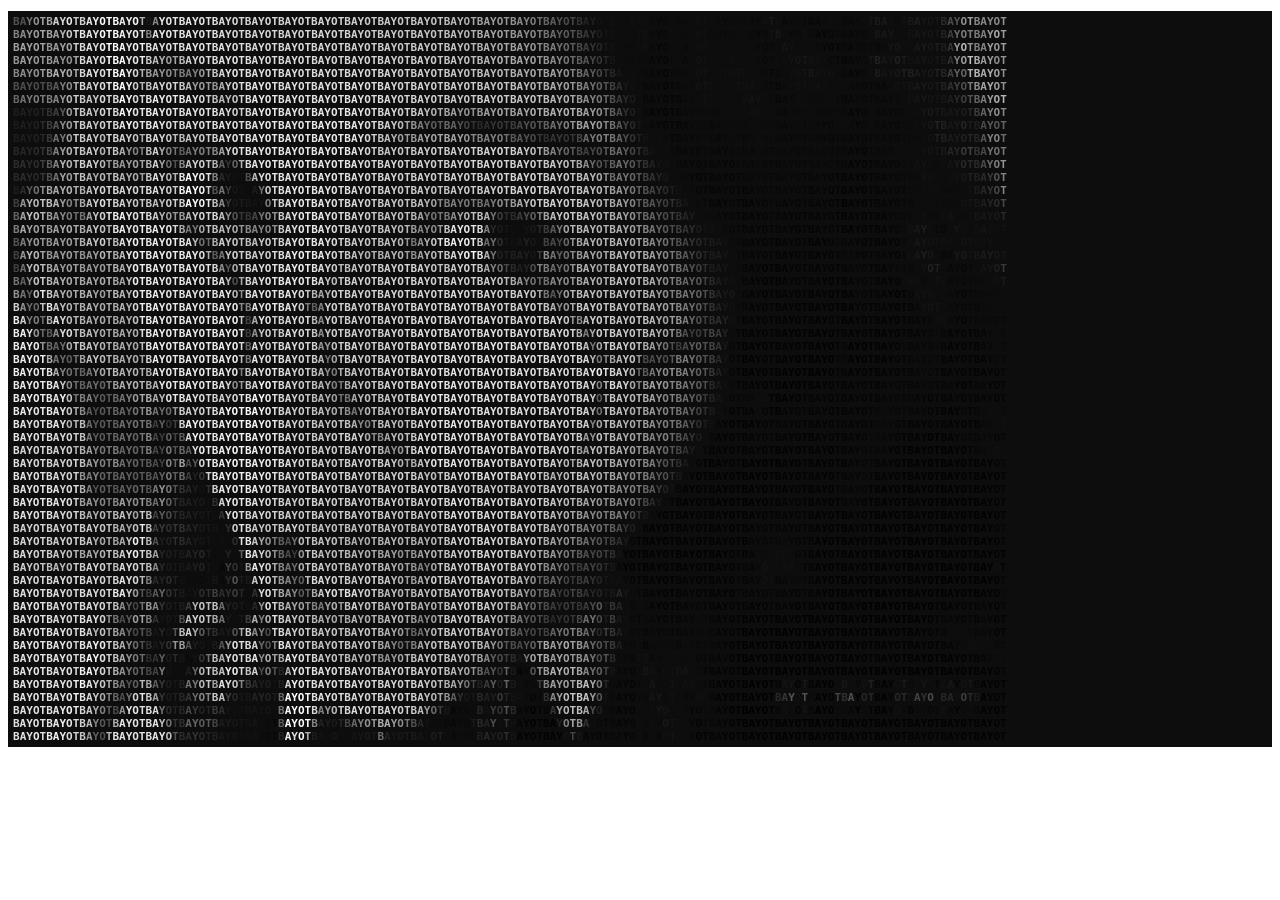
==== index.html @ ec2cb219 "Add files via upload" ====
<!DOCTYPE html>
<html lang="en">
<head>
  <meta charset="UTF-8">
  <meta name="viewport" content="width=device-width, initial-scale=1.0">
  <title>Document</title>
   <link rel="stylesheet" href="style.css">
</head>
<body>
  <pre id="tiresult" style="font-size: 11px; background-color: #0d0d0d; font-weight: bold; padding: 4px 5px; --fs: 11px;"><b style="color:#525252">B</b><b style="color:#515151">A</b><b style="color:#747474">Y</b><b style="color:#909090">O</b><b style="color:#9F9F9F">T</b><b style="color:#A5A5A5">B</b><b style="color:#D4D4D4">A</b><b style="color:#D8D8D8">Y</b><b style="color:#E9E9E9">O</b><b style="color:#CBCBCB">T</b><b style="color:#D2D2D2">B</b><b style="color:#E3E3E3">A</b><b style="color:#F0F0F0">Y</b><b style="color:#FFFFFF">OT</b><b style="color:#FBFBFB">B</b><b style="color:#EAEAEA">A</b><b style="color:#EEEEEE">Y</b><b style="color:#F7F7F7">O</b><b style="color:#AEAEAE">T</b><b style="color:#191919">B</b><b style="color:#878787">A</b><b style="color:#E6E6E6">Y</b><b style="color:#E7E7E7">O</b><b style="color:#E5E5E5">T</b><b style="color:#E4E4E4">BA</b><b style="color:#E3E3E3">YO</b><b style="color:#E0E0E0">T</b><b style="color:#DEDEDE">B</b><b style="color:#DADADA">A</b><b style="color:#D8D8D8">Y</b><b style="color:#D7D7D7">O</b><b style="color:#D5D5D5">TBAYO</b><b style="color:#D6D6D6">T</b><b style="color:#D5D5D5">BAYO</b><b style="color:#D8D8D8">TB</b><b style="color:#D7D7D7">A</b><b style="color:#D6D6D6">Y</b><b style="color:#D5D5D5">O</b><b style="color:#D4D4D4">T</b><b style="color:#D2D2D2">B</b><b style="color:#D0D0D0">A</b><b style="color:#CECECE">Y</b><b style="color:#CCCCCC">O</b><b style="color:#CBCBCB">T</b><b style="color:#CACACA">BAYO</b><b style="color:#C7C7C7">T</b><b style="color:#C6C6C6">BA</b><b style="color:#C5C5C5">Y</b><b style="color:#C3C3C3">O</b><b style="color:#C1C1C1">T</b><b style="color:#BDBDBD">B</b><b style="color:#B8B8B8">A</b><b style="color:#B6B6B6">Y</b><b style="color:#AEAEAE">O</b><b style="color:#A8A8A8">T</b><b style="color:#A4A4A4">B</b><b style="color:#A1A1A1">A</b><b style="color:#9E9E9E">Y</b><b style="color:#999999">O</b><b style="color:#969696">T</b><b style="color:#929292">B</b><b style="color:#8B8B8B">A</b><b style="color:#858585">Y</b><b style="color:#7A7A7A">O</b><b style="color:#6F6F6F">T</b><b style="color:#676767">B</b><b style="color:#5E5E5E">A</b><b style="color:#555555">Y</b><b style="color:#4B4B4B">O</b><b style="color:#454545">T</b><b style="color:#333333">B</b><b style="color:#232323">A</b><b style="color:#1E1E1E">Y</b><b style="color:#121212">O</b><b style="color:#101010">T</b><b style="color:#111111">B</b><b style="color:#0F0F0F">A</b><b style="color:#0D0D0D">Y</b><b style="color:#111111">OT</b><b style="color:#101010">B</b><b style="color:#0B0B0B">A</b><b style="color:#090909">Y</b><b style="color:#0B0B0B">O</b><b style="color:#0D0D0D">T</b><b style="color:#0C0C0C">BA</b><b style="color:#0E0E0E">Y</b><b style="color:#111111">OT</b><b style="color:#0E0E0E">B</b><b style="color:#0C0C0C">A</b><b style="color:#0A0A0A">Y</b><b style="color:#0C0C0C">OTB</b><b style="color:#0A0A0A">AY</b><b style="color:#111111">O</b><b style="color:#181818">T</b><b style="color:#111111">B</b><b style="color:#090909">A</b><b style="color:#0A0A0A">Y</b><b style="color:#0C0C0C">O</b><b style="color:#0A0A0A">T</b><b style="color:#080808">BA</b><b style="color:#0C0C0C">Y</b><b style="color:#0E0E0E">O</b><b style="color:#0C0C0C">T</b><b style="color:#090909">BA</b><b style="color:#0A0A0A">Y</b><b style="color:#0E0E0E">O</b><b style="color:#151515">T</b><b style="color:#1B1B1B">B</b><b style="color:#1A1A1A">A</b><b style="color:#101010">Y</b><b style="color:#0C0C0C">O</b><b style="color:#121212">T</b><b style="color:#191919">B</b><b style="color:#1D1D1D">A</b><b style="color:#171717">Y</b><b style="color:#161616">O</b><b style="color:#171717">T</b><b style="color:#2B2B2B">B</b><b style="color:#4B4B4B">A</b><b style="color:#545454">Y</b><b style="color:#8E8E8E">O</b><b style="color:#A1A1A1">T</b><b style="color:#878787">BA</b><b style="color:#8A8A8A">YO</b><b style="color:#939393">T</b>
<b style="color:#828282">B</b><b style="color:#8A8A8A">A</b><b style="color:#959595">Y</b><b style="color:#9E9E9E">O</b><b style="color:#A8A8A8">T</b><b style="color:#A4A4A4">B</b><b style="color:#A1A1A1">A</b><b style="color:#B3B3B3">Y</b><b style="color:#CCCCCC">O</b><b style="color:#DDDDDD">T</b><b style="color:#E8E8E8">B</b><b style="color:#E5E5E5">A</b><b style="color:#E3E3E3">Y</b><b style="color:#FEFEFE">O</b><b style="color:#FFFFFF">T</b><b style="color:#FDFDFD">B</b><b style="color:#F0F0F0">A</b><b style="color:#E8E8E8">Y</b><b style="color:#EDEDED">O</b><b style="color:#DADADA">T</b><b style="color:#828282">B</b><b style="color:#E0E0E0">A</b><b style="color:#EAEAEA">Y</b><b style="color:#E8E8E8">O</b><b style="color:#E6E6E6">T</b><b style="color:#E3E3E3">BA</b><b style="color:#E4E4E4">Y</b><b style="color:#E3E3E3">O</b><b style="color:#E2E2E2">T</b><b style="color:#DFDFDF">B</b><b style="color:#DDDDDD">A</b><b style="color:#DADADA">Y</b><b style="color:#D9D9D9">O</b><b style="color:#D7D7D7">TB</b><b style="color:#D6D6D6">A</b><b style="color:#D7D7D7">Y</b><b style="color:#D6D6D6">OTBA</b><b style="color:#D7D7D7">YOT</b><b style="color:#D8D8D8">BAY</b><b style="color:#D6D6D6">O</b><b style="color:#D5D5D5">T</b><b style="color:#D4D4D4">B</b><b style="color:#D1D1D1">A</b><b style="color:#CFCFCF">Y</b><b style="color:#CECECE">O</b><b style="color:#CBCBCB">TB</b><b style="color:#CACACA">AYO</b><b style="color:#C9C9C9">TBA</b><b style="color:#C6C6C6">YO</b><b style="color:#C3C3C3">T</b><b style="color:#BFBFBF">B</b><b style="color:#BEBEBE">A</b><b style="color:#BABABA">Y</b><b style="color:#B4B4B4">O</b><b style="color:#B1B1B1">T</b><b style="color:#B0B0B0">B</b><b style="color:#AAAAAA">A</b><b style="color:#A5A5A5">Y</b><b style="color:#A1A1A1">O</b><b style="color:#9C9C9C">T</b><b style="color:#989898">B</b><b style="color:#929292">A</b><b style="color:#8D8D8D">Y</b><b style="color:#888888">O</b><b style="color:#7F7F7F">T</b><b style="color:#757575">B</b><b style="color:#6D6D6D">A</b><b style="color:#616161">Y</b><b style="color:#5B5B5B">O</b><b style="color:#545454">T</b><b style="color:#454545">B</b><b style="color:#383838">A</b><b style="color:#2E2E2E">Y</b><b style="color:#1D1D1D">O</b><b style="color:#131313">T</b><b style="color:#111111">B</b><b style="color:#0E0E0E">A</b><b style="color:#0D0D0D">Y</b><b style="color:#0E0E0E">O</b><b style="color:#111111">TB</b><b style="color:#0B0B0B">A</b><b style="color:#080808">Y</b><b style="color:#0A0A0A">O</b><b style="color:#101010">T</b><b style="color:#0E0E0E">B</b><b style="color:#0C0C0C">A</b><b style="color:#0F0F0F">Y</b><b style="color:#111111">OT</b><b style="color:#0E0E0E">B</b><b style="color:#0C0C0C">A</b><b style="color:#0B0B0B">Y</b><b style="color:#0C0C0C">O</b><b style="color:#0E0E0E">TB</b><b style="color:#0B0B0B">A</b><b style="color:#080808">Y</b><b style="color:#0A0A0A">O</b><b style="color:#121212">T</b><b style="color:#171717">B</b><b style="color:#0E0E0E">A</b><b style="color:#090909">Y</b><b style="color:#0B0B0B">O</b><b style="color:#111111">T</b><b style="color:#0B0B0B">B</b><b style="color:#070707">A</b><b style="color:#060606">Y</b><b style="color:#080808">O</b><b style="color:#0A0A0A">TB</b><b style="color:#080808">A</b><b style="color:#090909">Y</b><b style="color:#0A0A0A">O</b><b style="color:#0E0E0E">T</b><b style="color:#171717">B</b><b style="color:#181818">A</b><b style="color:#161616">Y</b><b style="color:#0E0E0E">OT</b><b style="color:#131313">B</b><b style="color:#171717">AY</b><b style="color:#161616">O</b><b style="color:#151515">T</b><b style="color:#232323">B</b><b style="color:#3C3C3C">A</b><b style="color:#666666">Y</b><b style="color:#7D7D7D">O</b><b style="color:#7F7F7F">T</b><b style="color:#7C7C7C">B</b><b style="color:#7F7F7F">A</b><b style="color:#9B9B9B">Y</b><b style="color:#A8A8A8">O</b><b style="color:#9C9C9C">T</b>
<b style="color:#9F9F9F">B</b><b style="color:#A4A4A4">A</b><b style="color:#A5A5A5">Y</b><b style="color:#A4A4A4">O</b><b style="color:#A1A1A1">T</b><b style="color:#959595">B</b><b style="color:#9C9C9C">A</b><b style="color:#A1A1A1">Y</b><b style="color:#ABABAB">O</b><b style="color:#CFCFCF">T</b><b style="color:#DADADA">B</b><b style="color:#E0E0E0">A</b><b style="color:#D7D7D7">Y</b><b style="color:#F5F5F5">O</b><b style="color:#FFFFFF">TB</b><b style="color:#F6F6F6">A</b><b style="color:#E4E4E4">Y</b><b style="color:#F4F4F4">O</b><b style="color:#F3F3F3">T</b><b style="color:#E2E2E2">BA</b><b style="color:#E1E1E1">Y</b><b style="color:#E2E2E2">O</b><b style="color:#E4E4E4">TB</b><b style="color:#E5E5E5">A</b><b style="color:#E6E6E6">Y</b><b style="color:#E5E5E5">O</b><b style="color:#E4E4E4">T</b><b style="color:#E1E1E1">BAY</b><b style="color:#DFDFDF">O</b><b style="color:#DCDCDC">T</b><b style="color:#D9D9D9">BAY</b><b style="color:#D8D8D8">OTBA</b><b style="color:#D9D9D9">YOTBAY</b><b style="color:#D7D7D7">O</b><b style="color:#D4D4D4">T</b><b style="color:#D2D2D2">B</b><b style="color:#D1D1D1">A</b><b style="color:#D0D0D0">YOT</b><b style="color:#CFCFCF">B</b><b style="color:#CECECE">A</b><b style="color:#CCCCCC">Y</b><b style="color:#CBCBCB">OT</b><b style="color:#CCCCCC">B</b><b style="color:#CBCBCB">A</b><b style="color:#CACACA">Y</b><b style="color:#C7C7C7">O</b><b style="color:#C6C6C6">T</b><b style="color:#C3C3C3">BA</b><b style="color:#C1C1C1">Y</b><b style="color:#BBBBBB">O</b><b style="color:#B7B7B7">T</b><b style="color:#B3B3B3">BA</b><b style="color:#ADADAD">Y</b><b style="color:#AAAAAA">O</b><b style="color:#A7A7A7">T</b><b style="color:#A2A2A2">B</b><b style="color:#9C9C9C">A</b><b style="color:#999999">Y</b><b style="color:#939393">O</b><b style="color:#8A8A8A">T</b><b style="color:#828282">B</b><b style="color:#7C7C7C">A</b><b style="color:#757575">Y</b><b style="color:#6A6A6A">O</b><b style="color:#5B5B5B">T</b><b style="color:#4C4C4C">B</b><b style="color:#3E3E3E">A</b><b style="color:#343434">Y</b><b style="color:#282828">O</b><b style="color:#191919">T</b><b style="color:#121212">B</b><b style="color:#0E0E0E">A</b><b style="color:#0C0C0C">YO</b><b style="color:#0E0E0E">T</b><b style="color:#111111">B</b><b style="color:#0A0A0A">A</b><b style="color:#060606">Y</b><b style="color:#080808">O</b><b style="color:#0E0E0E">TB</b><b style="color:#0A0A0A">A</b><b style="color:#0E0E0E">Y</b><b style="color:#111111">OT</b><b style="color:#0E0E0E">B</b><b style="color:#0D0D0D">A</b><b style="color:#0E0E0E">YOTB</b><b style="color:#0D0D0D">A</b><b style="color:#0A0A0A">Y</b><b style="color:#090909">O</b><b style="color:#0A0A0A">T</b><b style="color:#0E0E0E">B</b><b style="color:#141414">A</b><b style="color:#111111">Y</b><b style="color:#0C0C0C">O</b><b style="color:#0D0D0D">T</b><b style="color:#0F0F0F">B</b><b style="color:#0C0C0C">A</b><b style="color:#080808">Y</b><b style="color:#060606">OT</b><b style="color:#090909">B</b><b style="color:#080808">A</b><b style="color:#090909">Y</b><b style="color:#0A0A0A">O</b><b style="color:#0B0B0B">T</b><b style="color:#090909">B</b><b style="color:#0C0C0C">A</b><b style="color:#161616">Y</b><b style="color:#171717">O</b><b style="color:#0F0F0F">T</b><b style="color:#101010">B</b><b style="color:#181818">A</b><b style="color:#1B1B1B">Y</b><b style="color:#171717">O</b><b style="color:#1D1D1D">T</b><b style="color:#1E1E1E">B</b><b style="color:#343434">A</b><b style="color:#969696">Y</b><b style="color:#B6B6B6">O</b><b style="color:#959595">T</b><b style="color:#7F7F7F">B</b><b style="color:#828282">A</b><b style="color:#A1A1A1">Y</b><b style="color:#989898">O</b><b style="color:#9E9E9E">T</b>
<b style="color:#969696">B</b><b style="color:#9E9E9E">A</b><b style="color:#9F9F9F">Y</b><b style="color:#989898">O</b><b style="color:#959595">T</b><b style="color:#999999">B</b><b style="color:#959595">A</b><b style="color:#8E8E8E">Y</b><b style="color:#909090">O</b><b style="color:#A5A5A5">T</b><b style="color:#D9D9D9">B</b><b style="color:#DFDFDF">A</b><b style="color:#DADADA">Y</b><b style="color:#E4E4E4">O</b><b style="color:#FDFDFD">T</b><b style="color:#FFFFFF">B</b><b style="color:#FBFBFB">A</b><b style="color:#E8E8E8">YO</b><b style="color:#EAEAEA">T</b><b style="color:#CBCBCB">B</b><b style="color:#BBBBBB">A</b><b style="color:#B0B0B0">Y</b><b style="color:#9F9F9F">O</b><b style="color:#A4A4A4">T</b><b style="color:#B8B8B8">B</b><b style="color:#CACACA">A</b><b style="color:#D5D5D5">Y</b><b style="color:#DADADA">O</b><b style="color:#DDDDDD">TB</b><b style="color:#E0E0E0">A</b><b style="color:#E4E4E4">Y</b><b style="color:#E3E3E3">O</b><b style="color:#E0E0E0">T</b><b style="color:#DEDEDE">B</b><b style="color:#DDDDDD">A</b><b style="color:#DADADA">YOTB</b><b style="color:#D9D9D9">A</b><b style="color:#DCDCDC">YO</b><b style="color:#DADADA">T</b><b style="color:#D8D8D8">BA</b><b style="color:#D9D9D9">Y</b><b style="color:#D8D8D8">O</b><b style="color:#D6D6D6">TB</b><b style="color:#D5D5D5">A</b><b style="color:#D6D6D6">YO</b><b style="color:#D4D4D4">TB</b><b style="color:#D2D2D2">A</b><b style="color:#D1D1D1">Y</b><b style="color:#CFCFCF">O</b><b style="color:#CECECE">TBAYO</b><b style="color:#C9C9C9">T</b><b style="color:#C5C5C5">BA</b><b style="color:#C3C3C3">Y</b><b style="color:#BFBFBF">O</b><b style="color:#BDBDBD">T</b><b style="color:#BBBBBB">B</b><b style="color:#B7B7B7">A</b><b style="color:#B4B4B4">Y</b><b style="color:#B3B3B3">O</b><b style="color:#AEAEAE">T</b><b style="color:#ABABAB">B</b><b style="color:#A8A8A8">A</b><b style="color:#A4A4A4">Y</b><b style="color:#A1A1A1">O</b><b style="color:#9B9B9B">T</b><b style="color:#959595">B</b><b style="color:#8D8D8D">A</b><b style="color:#878787">Y</b><b style="color:#777777">O</b><b style="color:#6A6A6A">T</b><b style="color:#606060">B</b><b style="color:#555555">A</b><b style="color:#484848">Y</b><b style="color:#363636">O</b><b style="color:#262626">T</b><b style="color:#161616">B</b><b style="color:#0E0E0E">A</b><b style="color:#0C0C0C">YO</b><b style="color:#0D0D0D">TB</b><b style="color:#080808">A</b><b style="color:#070707">YO</b><b style="color:#0C0C0C">T</b><b style="color:#0E0E0E">B</b><b style="color:#0A0A0A">A</b><b style="color:#0E0E0E">Y</b><b style="color:#121212">O</b><b style="color:#111111">T</b><b style="color:#0E0E0E">BA</b><b style="color:#0F0F0F">Y</b><b style="color:#101010">O</b><b style="color:#0F0F0F">T</b><b style="color:#0E0E0E">BA</b><b style="color:#0C0C0C">Y</b><b style="color:#090909">O</b><b style="color:#0A0A0A">T</b><b style="color:#0D0D0D">B</b><b style="color:#0E0E0E">A</b><b style="color:#131313">Y</b><b style="color:#151515">O</b><b style="color:#161616">T</b><b style="color:#121212">B</b><b style="color:#101010">AY</b><b style="color:#0B0B0B">O</b><b style="color:#070707">T</b><b style="color:#060606">B</b><b style="color:#080808">A</b><b style="color:#090909">Y</b><b style="color:#0C0C0C">O</b><b style="color:#161616">T</b><b style="color:#212121">B</b><b style="color:#171717">A</b><b style="color:#161616">Y</b><b style="color:#202020">O</b><b style="color:#1A1A1A">T</b><b style="color:#121212">B</b><b style="color:#131313">A</b><b style="color:#171717">Y</b><b style="color:#131313">O</b><b style="color:#161616">T</b><b style="color:#191919">B</b><b style="color:#303030">A</b><b style="color:#7F7F7F">Y</b><b style="color:#9C9C9C">O</b><b style="color:#C2C2C2">T</b><b style="color:#B0B0B0">B</b><b style="color:#999999">A</b><b style="color:#9F9F9F">Y</b><b style="color:#8D8D8D">O</b><b style="color:#939393">T</b>
<b style="color:#878787">B</b><b style="color:#8B8B8B">A</b><b style="color:#8D8D8D">Y</b><b style="color:#939393">O</b><b style="color:#9C9C9C">T</b><b style="color:#A5A5A5">B</b><b style="color:#B4B4B4">A</b><b style="color:#B1B1B1">Y</b><b style="color:#B0B0B0">O</b><b style="color:#A7A7A7">T</b><b style="color:#D6D6D6">B</b><b style="color:#E0E0E0">A</b><b style="color:#E4E4E4">Y</b><b style="color:#E0E0E0">O</b><b style="color:#F8F8F8">T</b><b style="color:#FFFFFF">B</b><b style="color:#FCFCFC">A</b><b style="color:#EAEAEA">Y</b><b style="color:#D5D5D5">O</b><b style="color:#B3B3B3">T</b><b style="color:#A2A2A2">B</b><b style="color:#969696">A</b><b style="color:#929292">Y</b><b style="color:#8B8B8B">O</b><b style="color:#858585">T</b><b style="color:#7F7F7F">B</b><b style="color:#7A7A7A">A</b><b style="color:#7F7F7F">Y</b><b style="color:#999999">O</b><b style="color:#B3B3B3">T</b><b style="color:#C7C7C7">B</b><b style="color:#D6D6D6">A</b><b style="color:#DEDEDE">Y</b><b style="color:#E4E4E4">O</b><b style="color:#E5E5E5">T</b><b style="color:#E2E2E2">B</b><b style="color:#E1E1E1">A</b><b style="color:#E0E0E0">Y</b><b style="color:#DFDFDF">O</b><b style="color:#DEDEDE">T</b><b style="color:#DDDDDD">B</b><b style="color:#DCDCDC">AYOT</b><b style="color:#DADADA">B</b><b style="color:#DDDDDD">A</b><b style="color:#DEDEDE">Y</b><b style="color:#DDDDDD">O</b><b style="color:#DADADA">T</b><b style="color:#DCDCDC">B</b><b style="color:#DDDDDD">A</b><b style="color:#DCDCDC">Y</b><b style="color:#DADADA">O</b><b style="color:#D9D9D9">T</b><b style="color:#D7D7D7">B</b><b style="color:#D6D6D6">A</b><b style="color:#D4D4D4">Y</b><b style="color:#D2D2D2">O</b><b style="color:#D1D1D1">T</b><b style="color:#D0D0D0">B</b><b style="color:#CFCFCF">AY</b><b style="color:#CCCCCC">O</b><b style="color:#CACACA">T</b><b style="color:#C9C9C9">B</b><b style="color:#C7C7C7">A</b><b style="color:#C6C6C6">Y</b><b style="color:#C5C5C5">O</b><b style="color:#C2C2C2">T</b><b style="color:#C1C1C1">B</b><b style="color:#BEBEBE">A</b><b style="color:#BBBBBB">Y</b><b style="color:#BABABA">O</b><b style="color:#B6B6B6">T</b><b style="color:#B3B3B3">B</b><b style="color:#AEAEAE">A</b><b style="color:#ADADAD">Y</b><b style="color:#A8A8A8">O</b><b style="color:#A4A4A4">TB</b><b style="color:#A1A1A1">A</b><b style="color:#9E9E9E">Y</b><b style="color:#929292">O</b><b style="color:#838383">T</b><b style="color:#747474">B</b><b style="color:#646464">A</b><b style="color:#5A5A5A">Y</b><b style="color:#484848">O</b><b style="color:#363636">T</b><b style="color:#272727">B</b><b style="color:#161616">A</b><b style="color:#0E0E0E">Y</b><b style="color:#0F0F0F">O</b><b style="color:#0C0C0C">T</b><b style="color:#0B0B0B">B</b><b style="color:#090909">A</b><b style="color:#080808">Y</b><b style="color:#060606">O</b><b style="color:#0A0A0A">T</b><b style="color:#0C0C0C">BA</b><b style="color:#0D0D0D">Y</b><b style="color:#121212">OT</b><b style="color:#0E0E0E">B</b><b style="color:#0F0F0F">A</b><b style="color:#111111">YOT</b><b style="color:#101010">B</b><b style="color:#0F0F0F">A</b><b style="color:#0D0D0D">Y</b><b style="color:#0B0B0B">O</b><b style="color:#080808">T</b><b style="color:#0A0A0A">B</b><b style="color:#0D0D0D">A</b><b style="color:#101010">Y</b><b style="color:#121212">O</b><b style="color:#141414">T</b><b style="color:#171717">B</b><b style="color:#121212">A</b><b style="color:#101010">Y</b><b style="color:#121212">O</b><b style="color:#0E0E0E">T</b><b style="color:#090909">B</b><b style="color:#080808">AY</b><b style="color:#0A0A0A">O</b><b style="color:#101010">T</b><b style="color:#1B1B1B">B</b><b style="color:#151515">AY</b><b style="color:#191919">O</b><b style="color:#1F1F1F">T</b><b style="color:#212121">B</b><b style="color:#1A1A1A">A</b><b style="color:#161616">Y</b><b style="color:#191919">O</b><b style="color:#212121">T</b><b style="color:#262626">B</b><b style="color:#404040">A</b><b style="color:#606060">Y</b><b style="color:#666666">O</b><b style="color:#B0B0B0">T</b><b style="color:#B7B7B7">B</b><b style="color:#AAAAAA">A</b><b style="color:#B1B1B1">Y</b><b style="color:#9F9F9F">O</b><b style="color:#8E8E8E">T</b>
<b style="color:#4F4F4F">B</b><b style="color:#4E4E4E">AY</b><b style="color:#4C4C4C">O</b><b style="color:#4B4B4B">T</b><b style="color:#4E4E4E">B</b><b style="color:#5B5B5B">A</b><b style="color:#7A7A7A">Y</b><b style="color:#8A8A8A">O</b><b style="color:#B4B4B4">T</b><b style="color:#DADADA">B</b><b style="color:#C7C7C7">A</b><b style="color:#D6D6D6">Y</b><b style="color:#DDDDDD">O</b><b style="color:#EAEAEA">T</b><b style="color:#F7F7F7">B</b><b style="color:#FEFEFE">A</b><b style="color:#EFEFEF">Y</b><b style="color:#CCCCCC">O</b><b style="color:#B8B8B8">T</b><b style="color:#C3C3C3">B</b><b style="color:#CFCFCF">A</b><b style="color:#D5D5D5">Y</b><b style="color:#D7D7D7">O</b><b style="color:#D5D5D5">T</b><b style="color:#CBCBCB">B</b><b style="color:#B4B4B4">A</b><b style="color:#999999">Y</b><b style="color:#9C9C9C">O</b><b style="color:#999999">T</b><b style="color:#969696">B</b><b style="color:#AEAEAE">A</b><b style="color:#C9C9C9">Y</b><b style="color:#D9D9D9">O</b><b style="color:#DEDEDE">T</b><b style="color:#E2E2E2">B</b><b style="color:#E5E5E5">AY</b><b style="color:#E3E3E3">O</b><b style="color:#DFDFDF">T</b><b style="color:#DEDEDE">BAY</b><b style="color:#DFDFDF">OTB</b><b style="color:#E0E0E0">A</b><b style="color:#E1E1E1">Y</b><b style="color:#E0E0E0">OT</b><b style="color:#E2E2E2">B</b><b style="color:#E1E1E1">A</b><b style="color:#DEDEDE">Y</b><b style="color:#DDDDDD">O</b><b style="color:#DCDCDC">TB</b><b style="color:#D9D9D9">A</b><b style="color:#D7D7D7">Y</b><b style="color:#D5D5D5">OTB</b><b style="color:#D2D2D2">A</b><b style="color:#D1D1D1">Y</b><b style="color:#CFCFCF">O</b><b style="color:#CECECE">T</b><b style="color:#CCCCCC">B</b><b style="color:#CBCBCB">AYOT</b><b style="color:#CACACA">B</b><b style="color:#C7C7C7">A</b><b style="color:#C6C6C6">Y</b><b style="color:#C5C5C5">O</b><b style="color:#C3C3C3">T</b><b style="color:#C2C2C2">B</b><b style="color:#BFBFBF">A</b><b style="color:#BABABA">Y</b><b style="color:#B4B4B4">OT</b><b style="color:#B0B0B0">B</b><b style="color:#ADADAD">A</b><b style="color:#A7A7A7">Y</b><b style="color:#9F9F9F">O</b><b style="color:#959595">T</b><b style="color:#8A8A8A">B</b><b style="color:#7D7D7D">A</b><b style="color:#717171">Y</b><b style="color:#616161">O</b><b style="color:#545454">T</b><b style="color:#414141">B</b><b style="color:#2D2D2D">A</b><b style="color:#181818">Y</b><b style="color:#111111">O</b><b style="color:#0D0D0D">T</b><b style="color:#090909">BA</b><b style="color:#080808">Y</b><b style="color:#060606">O</b><b style="color:#080808">T</b><b style="color:#0A0A0A">B</b><b style="color:#0C0C0C">AY</b><b style="color:#121212">O</b><b style="color:#141414">T</b><b style="color:#101010">B</b><b style="color:#0E0E0E">A</b><b style="color:#0F0F0F">Y</b><b style="color:#0E0E0E">O</b><b style="color:#111111">T</b><b style="color:#121212">B</b><b style="color:#111111">A</b><b style="color:#0F0F0F">Y</b><b style="color:#0C0C0C">O</b><b style="color:#090909">T</b><b style="color:#080808">B</b><b style="color:#0B0B0B">A</b><b style="color:#101010">Y</b><b style="color:#121212">O</b><b style="color:#111111">T</b><b style="color:#101010">B</b><b style="color:#111111">AY</b><b style="color:#0E0E0E">OT</b><b style="color:#0D0D0D">B</b><b style="color:#0A0A0A">A</b><b style="color:#090909">YO</b><b style="color:#0A0A0A">T</b><b style="color:#090909">BA</b><b style="color:#0D0D0D">Y</b><b style="color:#121212">O</b><b style="color:#141414">T</b><b style="color:#151515">B</b><b style="color:#191919">A</b><b style="color:#181818">Y</b><b style="color:#171717">O</b><b style="color:#191919">T</b><b style="color:#222222">B</b><b style="color:#2F2F2F">A</b><b style="color:#414141">Y</b><b style="color:#4F4F4F">O</b><b style="color:#7A7A7A">T</b><b style="color:#8E8E8E">B</b><b style="color:#A1A1A1">A</b><b style="color:#AEAEAE">Y</b><b style="color:#9B9B9B">O</b><b style="color:#909090">T</b>
<b style="color:#676767">B</b><b style="color:#727272">A</b><b style="color:#7A7A7A">Y</b><b style="color:#7D7D7D">OT</b><b style="color:#7F7F7F">B</b><b style="color:#858585">A</b><b style="color:#959595">Y</b><b style="color:#B3B3B3">O</b><b style="color:#CFCFCF">T</b><b style="color:#CBCBCB">B</b><b style="color:#C2C2C2">A</b><b style="color:#C6C6C6">Y</b><b style="color:#DDDDDD">O</b><b style="color:#D8D8D8">T</b><b style="color:#DDDDDD">B</b><b style="color:#FDFDFD">A</b><b style="color:#F7F7F7">Y</b><b style="color:#DCDCDC">O</b><b style="color:#D8D8D8">T</b><b style="color:#E5E5E5">B</b><b style="color:#ECECEC">AY</b><b style="color:#E9E9E9">O</b><b style="color:#E8E8E8">T</b><b style="color:#E7E7E7">B</b><b style="color:#E4E4E4">A</b><b style="color:#DFDFDF">Y</b><b style="color:#D8D8D8">O</b><b style="color:#CFCFCF">T</b><b style="color:#C2C2C2">B</b><b style="color:#B8B8B8">A</b><b style="color:#BBBBBB">Y</b><b style="color:#C7C7C7">O</b><b style="color:#D4D4D4">T</b><b style="color:#DFDFDF">B</b><b style="color:#E7E7E7">A</b><b style="color:#E8E8E8">Y</b><b style="color:#E6E6E6">O</b><b style="color:#E5E5E5">T</b><b style="color:#E1E1E1">B</b><b style="color:#E0E0E0">A</b><b style="color:#E2E2E2">Y</b><b style="color:#E1E1E1">OT</b><b style="color:#E3E3E3">B</b><b style="color:#E5E5E5">AY</b><b style="color:#E6E6E6">O</b><b style="color:#E5E5E5">T</b><b style="color:#E6E6E6">B</b><b style="color:#E4E4E4">A</b><b style="color:#E1E1E1">Y</b><b style="color:#DEDEDE">OTB</b><b style="color:#D9D9D9">A</b><b style="color:#D7D7D7">Y</b><b style="color:#D5D5D5">OTB</b><b style="color:#D1D1D1">A</b><b style="color:#CFCFCF">Y</b><b style="color:#CCCCCC">OT</b><b style="color:#CBCBCB">B</b><b style="color:#CACACA">A</b><b style="color:#C9C9C9">Y</b><b style="color:#CACACA">O</b><b style="color:#CECECE">T</b><b style="color:#CFCFCF">B</b><b style="color:#CECECE">A</b><b style="color:#CCCCCC">Y</b><b style="color:#CECECE">O</b><b style="color:#CCCCCC">T</b><b style="color:#C9C9C9">B</b><b style="color:#C6C6C6">A</b><b style="color:#C3C3C3">Y</b><b style="color:#C2C2C2">OT</b><b style="color:#BEBEBE">B</b><b style="color:#B8B8B8">A</b><b style="color:#B4B4B4">Y</b><b style="color:#B0B0B0">O</b><b style="color:#A7A7A7">T</b><b style="color:#9B9B9B">B</b><b style="color:#8E8E8E">A</b><b style="color:#828282">Y</b><b style="color:#787878">O</b><b style="color:#696969">T</b><b style="color:#525252">B</b><b style="color:#3A3A3A">A</b><b style="color:#292929">Y</b><b style="color:#1A1A1A">O</b><b style="color:#0E0E0E">T</b><b style="color:#080808">B</b><b style="color:#070707">A</b><b style="color:#080808">Y</b><b style="color:#060606">O</b><b style="color:#070707">T</b><b style="color:#080808">B</b><b style="color:#0B0B0B">A</b><b style="color:#0C0C0C">Y</b><b style="color:#0F0F0F">O</b><b style="color:#111111">T</b><b style="color:#0F0F0F">B</b><b style="color:#0E0E0E">A</b><b style="color:#0F0F0F">Y</b><b style="color:#0E0E0E">O</b><b style="color:#0D0D0D">T</b><b style="color:#111111">B</b><b style="color:#141414">A</b><b style="color:#131313">Y</b><b style="color:#0E0E0E">O</b><b style="color:#0B0B0B">T</b><b style="color:#080808">B</b><b style="color:#090909">A</b><b style="color:#0B0B0B">Y</b><b style="color:#0E0E0E">OT</b><b style="color:#0D0D0D">B</b><b style="color:#0C0C0C">A</b><b style="color:#0E0E0E">YO</b><b style="color:#0A0A0A">T</b><b style="color:#080808">BA</b><b style="color:#090909">YO</b><b style="color:#0A0A0A">TB</b><b style="color:#090909">AY</b><b style="color:#0C0C0C">O</b><b style="color:#0F0F0F">T</b><b style="color:#111111">B</b><b style="color:#151515">A</b><b style="color:#181818">Y</b><b style="color:#151515">O</b><b style="color:#141414">T</b><b style="color:#171717">B</b><b style="color:#1F1F1F">A</b><b style="color:#292929">Y</b><b style="color:#3E3E3E">O</b><b style="color:#525252">T</b><b style="color:#636363">B</b><b style="color:#7C7C7C">A</b><b style="color:#9B9B9B">Y</b><b style="color:#ADADAD">O</b><b style="color:#B6B6B6">T</b>
<b style="color:#1E1E1E">B</b><b style="color:#212121">AY</b><b style="color:#202020">O</b><b style="color:#282828">T</b><b style="color:#343434">B</b><b style="color:#404040">A</b><b style="color:#5A5A5A">Y</b><b style="color:#999999">O</b><b style="color:#C6C6C6">T</b><b style="color:#CACACA">B</b><b style="color:#C7C7C7">A</b><b style="color:#BEBEBE">Y</b><b style="color:#D8D8D8">O</b><b style="color:#DDDDDD">T</b><b style="color:#D9D9D9">B</b><b style="color:#F9F9F9">A</b><b style="color:#FDFDFD">Y</b><b style="color:#E5E5E5">O</b><b style="color:#E6E6E6">T</b><b style="color:#EEEEEE">BA</b><b style="color:#E9E9E9">Y</b><b style="color:#E6E6E6">O</b><b style="color:#E3E3E3">T</b><b style="color:#E1E1E1">B</b><b style="color:#E0E0E0">A</b><b style="color:#E1E1E1">YOTB</b><b style="color:#DCDCDC">A</b><b style="color:#D7D7D7">Y</b><b style="color:#CFCFCF">OT</b><b style="color:#D9D9D9">B</b><b style="color:#E4E4E4">A</b><b style="color:#E9E9E9">YO</b><b style="color:#E8E8E8">T</b><b style="color:#E5E5E5">B</b><b style="color:#E4E4E4">AYOT</b><b style="color:#E6E6E6">B</b><b style="color:#E8E8E8">AYOTB</b><b style="color:#E4E4E4">A</b><b style="color:#E2E2E2">Y</b><b style="color:#E0E0E0">O</b><b style="color:#DDDDDD">T</b><b style="color:#DADADA">B</b><b style="color:#D9D9D9">A</b><b style="color:#D6D6D6">Y</b><b style="color:#D4D4D4">O</b><b style="color:#D2D2D2">T</b><b style="color:#CFCFCF">B</b><b style="color:#C6C6C6">A</b><b style="color:#BFBFBF">Y</b><b style="color:#B3B3B3">O</b><b style="color:#AEAEAE">T</b><b style="color:#A8A8A8">B</b><b style="color:#9F9F9F">A</b><b style="color:#969696">Y</b><b style="color:#939393">OT</b><b style="color:#999999">B</b><b style="color:#A1A1A1">A</b><b style="color:#9F9F9F">Y</b><b style="color:#A5A5A5">O</b><b style="color:#A2A2A2">TB</b><b style="color:#A5A5A5">A</b><b style="color:#A8A8A8">Y</b><b style="color:#AEAEAE">O</b><b style="color:#B0B0B0">T</b><b style="color:#AEAEAE">B</b><b style="color:#B3B3B3">A</b><b style="color:#B4B4B4">Y</b><b style="color:#B6B6B6">OT</b><b style="color:#ADADAD">B</b><b style="color:#A2A2A2">A</b><b style="color:#9B9B9B">Y</b><b style="color:#8E8E8E">O</b><b style="color:#7C7C7C">T</b><b style="color:#636363">B</b><b style="color:#4B4B4B">A</b><b style="color:#313131">Y</b><b style="color:#1E1E1E">O</b><b style="color:#111111">T</b><b style="color:#090909">B</b><b style="color:#060606">AY</b><b style="color:#050505">O</b><b style="color:#060606">T</b><b style="color:#080808">B</b><b style="color:#0A0A0A">A</b><b style="color:#0B0B0B">Y</b><b style="color:#0C0C0C">O</b><b style="color:#0D0D0D">T</b><b style="color:#0C0C0C">BA</b><b style="color:#0E0E0E">YO</b><b style="color:#0D0D0D">T</b><b style="color:#0F0F0F">B</b><b style="color:#111111">AY</b><b style="color:#101010">O</b><b style="color:#0D0D0D">T</b><b style="color:#0A0A0A">B</b><b style="color:#090909">A</b><b style="color:#0C0C0C">YOT</b><b style="color:#0E0E0E">B</b><b style="color:#0C0C0C">A</b><b style="color:#0B0B0B">Y</b><b style="color:#0C0C0C">OT</b><b style="color:#0A0A0A">B</b><b style="color:#070707">A</b><b style="color:#060606">Y</b><b style="color:#090909">O</b><b style="color:#0E0E0E">T</b><b style="color:#0A0A0A">B</b><b style="color:#090909">AY</b><b style="color:#0A0A0A">O</b><b style="color:#0C0C0C">T</b><b style="color:#0E0E0E">B</b><b style="color:#101010">A</b><b style="color:#171717">Y</b><b style="color:#1A1A1A">O</b><b style="color:#171717">TBA</b><b style="color:#1A1A1A">Y</b><b style="color:#1D1D1D">O</b><b style="color:#272727">T</b><b style="color:#3D3D3D">B</b><b style="color:#646464">A</b><b style="color:#808080">Y</b><b style="color:#8D8D8D">O</b><b style="color:#878787">T</b>
<b style="color:#1C1C1C">B</b><b style="color:#1F1F1F">AY</b><b style="color:#212121">O</b><b style="color:#2B2B2B">T</b><b style="color:#3E3E3E">B</b><b style="color:#555555">A</b><b style="color:#8A8A8A">Y</b><b style="color:#9C9C9C">O</b><b style="color:#BEBEBE">T</b><b style="color:#CECECE">B</b><b style="color:#CCCCCC">A</b><b style="color:#C1C1C1">Y</b><b style="color:#D1D1D1">O</b><b style="color:#DEDEDE">T</b><b style="color:#D8D8D8">B</b><b style="color:#E6E6E6">A</b><b style="color:#FAFAFA">Y</b><b style="color:#E4E4E4">O</b><b style="color:#E1E1E1">T</b><b style="color:#E8E8E8">B</b><b style="color:#E6E6E6">A</b><b style="color:#E0E0E0">Y</b><b style="color:#DDDDDD">O</b><b style="color:#DCDCDC">T</b><b style="color:#DADADA">BA</b><b style="color:#DDDDDD">Y</b><b style="color:#DEDEDE">OT</b><b style="color:#DFDFDF">B</b><b style="color:#E2E2E2">AY</b><b style="color:#DFDFDF">O</b><b style="color:#DADADA">T</b><b style="color:#DCDCDC">B</b><b style="color:#E2E2E2">A</b><b style="color:#E8E8E8">Y</b><b style="color:#E9E9E9">OT</b><b style="color:#E8E8E8">B</b><b style="color:#E7E7E7">A</b><b style="color:#E6E6E6">YOT</b><b style="color:#E8E8E8">B</b><b style="color:#E9E9E9">A</b><b style="color:#EAEAEA">Y</b><b style="color:#EBEBEB">O</b><b style="color:#EAEAEA">T</b><b style="color:#E8E8E8">B</b><b style="color:#E6E6E6">A</b><b style="color:#E3E3E3">Y</b><b style="color:#DEDEDE">O</b><b style="color:#D9D9D9">T</b><b style="color:#D5D5D5">B</b><b style="color:#CFCFCF">A</b><b style="color:#CACACA">Y</b><b style="color:#BFBFBF">O</b><b style="color:#A8A8A8">T</b><b style="color:#959595">B</b><b style="color:#7D7D7D">A</b><b style="color:#6F6F6F">Y</b><b style="color:#5D5D5D">OT</b><b style="color:#6A6A6A">B</b><b style="color:#616161">A</b><b style="color:#555555">Y</b><b style="color:#424242">O</b><b style="color:#343434">T</b><b style="color:#2A2A2A">B</b><b style="color:#2D2D2D">A</b><b style="color:#343434">Y</b><b style="color:#393939">O</b><b style="color:#383838">T</b><b style="color:#3D3D3D">B</b><b style="color:#484848">A</b><b style="color:#515151">Y</b><b style="color:#545454">O</b><b style="color:#5A5A5A">T</b><b style="color:#636363">B</b><b style="color:#6F6F6F">A</b><b style="color:#757575">Y</b><b style="color:#808080">O</b><b style="color:#939393">T</b><b style="color:#A2A2A2">BA</b><b style="color:#A1A1A1">Y</b><b style="color:#989898">O</b><b style="color:#878787">T</b><b style="color:#717171">B</b><b style="color:#585858">A</b><b style="color:#404040">Y</b><b style="color:#292929">O</b><b style="color:#171717">T</b><b style="color:#0C0C0C">B</b><b style="color:#090909">A</b><b style="color:#080808">Y</b><b style="color:#060606">OTB</b><b style="color:#090909">A</b><b style="color:#0A0A0A">Y</b><b style="color:#0C0C0C">OT</b><b style="color:#090909">B</b><b style="color:#0A0A0A">A</b><b style="color:#0C0C0C">Y</b><b style="color:#0D0D0D">O</b><b style="color:#0C0C0C">TB</b><b style="color:#0E0E0E">A</b><b style="color:#0D0D0D">YO</b><b style="color:#0C0C0C">T</b><b style="color:#0A0A0A">B</b><b style="color:#090909">A</b><b style="color:#0A0A0A">Y</b><b style="color:#0C0C0C">O</b><b style="color:#0A0A0A">T</b><b style="color:#0C0C0C">B</b><b style="color:#0A0A0A">A</b><b style="color:#090909">YO</b><b style="color:#0C0C0C">T</b><b style="color:#0E0E0E">B</b><b style="color:#0B0B0B">A</b><b style="color:#070707">Y</b><b style="color:#0A0A0A">O</b><b style="color:#0E0E0E">T</b><b style="color:#0A0A0A">B</b><b style="color:#090909">AYO</b><b style="color:#0C0C0C">TB</b><b style="color:#0E0E0E">A</b><b style="color:#131313">Y</b><b style="color:#171717">O</b><b style="color:#222222">T</b><b style="color:#212121">B</b><b style="color:#171717">A</b><b style="color:#1A1A1A">Y</b><b style="color:#252525">O</b><b style="color:#1C1C1C">T</b><b style="color:#1E1E1E">B</b><b style="color:#484848">A</b><b style="color:#585858">Y</b><b style="color:#545454">O</b><b style="color:#646464">T</b>
<b style="color:#1E1E1E">B</b><b style="color:#1F1F1F">AY</b><b style="color:#212121">O</b><b style="color:#272727">T</b><b style="color:#3A3A3A">B</b><b style="color:#6F6F6F">A</b><b style="color:#757575">Y</b><b style="color:#9F9F9F">O</b><b style="color:#CECECE">T</b><b style="color:#CBCBCB">B</b><b style="color:#CACACA">A</b><b style="color:#C7C7C7">Y</b><b style="color:#BBBBBB">O</b><b style="color:#D9D9D9">T</b><b style="color:#D5D5D5">B</b><b style="color:#D0D0D0">AY</b><b style="color:#C7C7C7">O</b><b style="color:#B0B0B0">T</b><b style="color:#D8D8D8">B</b><b style="color:#DADADA">A</b><b style="color:#D5D5D5">Y</b><b style="color:#CBCBCB">O</b><b style="color:#BFBFBF">T</b><b style="color:#BEBEBE">B</b><b style="color:#C2C2C2">A</b><b style="color:#C7C7C7">Y</b><b style="color:#CBCBCB">O</b><b style="color:#D1D1D1">T</b><b style="color:#D6D6D6">B</b><b style="color:#DCDCDC">A</b><b style="color:#E1E1E1">Y</b><b style="color:#E4E4E4">O</b><b style="color:#E5E5E5">T</b><b style="color:#E4E4E4">BA</b><b style="color:#E6E6E6">Y</b><b style="color:#E8E8E8">OTB</b><b style="color:#E7E7E7">A</b><b style="color:#E6E6E6">YOT</b><b style="color:#E8E8E8">B</b><b style="color:#E9E9E9">A</b><b style="color:#EBEBEB">YOT</b><b style="color:#E9E9E9">B</b><b style="color:#E7E7E7">A</b><b style="color:#E2E2E2">Y</b><b style="color:#D9D9D9">O</b><b style="color:#D0D0D0">T</b><b style="color:#C7C7C7">B</b><b style="color:#BFBFBF">A</b><b style="color:#B3B3B3">Y</b><b style="color:#A4A4A4">O</b><b style="color:#9B9B9B">T</b><b style="color:#999999">B</b><b style="color:#9E9E9E">A</b><b style="color:#A4A4A4">Y</b><b style="color:#A5A5A5">O</b><b style="color:#A8A8A8">T</b><b style="color:#AAAAAA">B</b><b style="color:#A2A2A2">A</b><b style="color:#A1A1A1">Y</b><b style="color:#969696">O</b><b style="color:#8A8A8A">T</b><b style="color:#828282">B</b><b style="color:#7F7F7F">A</b><b style="color:#838383">Y</b><b style="color:#808080">O</b><b style="color:#6F6F6F">T</b><b style="color:#5B5B5B">B</b><b style="color:#575757">A</b><b style="color:#525252">Y</b><b style="color:#494949">O</b><b style="color:#393939">T</b><b style="color:#2F2F2F">B</b><b style="color:#353535">A</b><b style="color:#3C3C3C">Y</b><b style="color:#353535">O</b><b style="color:#363636">T</b><b style="color:#474747">B</b><b style="color:#6A6A6A">A</b><b style="color:#787878">Y</b><b style="color:#828282">O</b><b style="color:#858585">T</b><b style="color:#757575">B</b><b style="color:#636363">A</b><b style="color:#4E4E4E">Y</b><b style="color:#353535">O</b><b style="color:#212121">T</b><b style="color:#131313">B</b><b style="color:#0E0E0E">AY</b><b style="color:#0B0B0B">O</b><b style="color:#080808">TB</b><b style="color:#090909">AY</b><b style="color:#0B0B0B">O</b><b style="color:#0C0C0C">T</b><b style="color:#0A0A0A">B</b><b style="color:#080808">A</b><b style="color:#0A0A0A">Y</b><b style="color:#0C0C0C">OT</b><b style="color:#0A0A0A">B</b><b style="color:#0C0C0C">A</b><b style="color:#0E0E0E">Y</b><b style="color:#0B0B0B">O</b><b style="color:#0C0C0C">T</b><b style="color:#0A0A0A">B</b><b style="color:#090909">AY</b><b style="color:#0A0A0A">OT</b><b style="color:#0B0B0B">B</b><b style="color:#0A0A0A">A</b><b style="color:#090909">Y</b><b style="color:#080808">O</b><b style="color:#090909">T</b><b style="color:#0A0A0A">B</b><b style="color:#090909">A</b><b style="color:#080808">Y</b><b style="color:#090909">OT</b><b style="color:#0A0A0A">BA</b><b style="color:#090909">YO</b><b style="color:#0B0B0B">T</b><b style="color:#0C0C0C">BA</b><b style="color:#111111">Y</b><b style="color:#131313">O</b><b style="color:#212121">TB</b><b style="color:#1A1A1A">A</b><b style="color:#1C1C1C">Y</b><b style="color:#232323">O</b><b style="color:#252525">TB</b><b style="color:#545454">A</b><b style="color:#7F7F7F">Y</b><b style="color:#838383">O</b><b style="color:#6D6D6D">T</b>
<b style="color:#282828">B</b><b style="color:#272727">AY</b><b style="color:#2B2B2B">O</b><b style="color:#333333">T</b><b style="color:#474747">B</b><b style="color:#828282">A</b><b style="color:#9C9C9C">Y</b><b style="color:#B4B4B4">O</b><b style="color:#C7C7C7">T</b><b style="color:#C6C6C6">B</b><b style="color:#C9C9C9">AY</b><b style="color:#B3B3B3">O</b><b style="color:#C7C7C7">TB</b><b style="color:#AEAEAE">A</b><b style="color:#929292">Y</b><b style="color:#828282">OT</b><b style="color:#BFBFBF">B</b><b style="color:#D1D1D1">A</b><b style="color:#ADADAD">Y</b><b style="color:#828282">O</b><b style="color:#717171">T</b><b style="color:#606060">B</b><b style="color:#6D6D6D">A</b><b style="color:#7D7D7D">Y</b><b style="color:#7F7F7F">O</b><b style="color:#838383">T</b><b style="color:#8B8B8B">B</b><b style="color:#A2A2A2">A</b><b style="color:#C7C7C7">Y</b><b style="color:#DDDDDD">O</b><b style="color:#E3E3E3">T</b><b style="color:#E6E6E6">B</b><b style="color:#E8E8E8">AYOTB</b><b style="color:#E7E7E7">A</b><b style="color:#E6E6E6">Y</b><b style="color:#E7E7E7">O</b><b style="color:#E8E8E8">TB</b><b style="color:#E9E9E9">A</b><b style="color:#EBEBEB">Y</b><b style="color:#EAEAEA">OT</b><b style="color:#E8E8E8">B</b><b style="color:#E4E4E4">A</b><b style="color:#DFDFDF">Y</b><b style="color:#D8D8D8">O</b><b style="color:#CFCFCF">T</b><b style="color:#CACACA">B</b><b style="color:#C6C6C6">AY</b><b style="color:#C7C7C7">O</b><b style="color:#CACACA">T</b><b style="color:#C9C9C9">B</b><b style="color:#CECECE">A</b><b style="color:#D0D0D0">Y</b><b style="color:#CCCCCC">OT</b><b style="color:#CACACA">BA</b><b style="color:#CCCCCC">Y</b><b style="color:#CFCFCF">O</b><b style="color:#D0D0D0">T</b><b style="color:#D2D2D2">B</b><b style="color:#D4D4D4">A</b><b style="color:#D6D6D6">Y</b><b style="color:#D5D5D5">O</b><b style="color:#D2D2D2">T</b><b style="color:#D0D0D0">B</b><b style="color:#CCCCCC">A</b><b style="color:#C5C5C5">Y</b><b style="color:#BDBDBD">O</b><b style="color:#B0B0B0">T</b><b style="color:#9B9B9B">B</b><b style="color:#838383">A</b><b style="color:#717171">Y</b><b style="color:#666666">O</b><b style="color:#5B5B5B">T</b><b style="color:#4B4B4B">B</b><b style="color:#404040">A</b><b style="color:#454545">Y</b><b style="color:#4F4F4F">O</b><b style="color:#5B5B5B">T</b><b style="color:#6D6D6D">B</b><b style="color:#6A6A6A">A</b><b style="color:#5B5B5B">Y</b><b style="color:#454545">O</b><b style="color:#333333">T</b><b style="color:#202020">B</b><b style="color:#121212">A</b><b style="color:#0F0F0F">YO</b><b style="color:#0A0A0A">T</b><b style="color:#090909">BAYO</b><b style="color:#0A0A0A">TB</b><b style="color:#080808">AY</b><b style="color:#0A0A0A">O</b><b style="color:#0B0B0B">T</b><b style="color:#090909">B</b><b style="color:#0A0A0A">A</b><b style="color:#0E0E0E">Y</b><b style="color:#0A0A0A">O</b><b style="color:#090909">T</b><b style="color:#0A0A0A">BA</b><b style="color:#090909">YOT</b><b style="color:#0A0A0A">BAY</b><b style="color:#090909">OTB</b><b style="color:#060606">AYO</b><b style="color:#0A0A0A">TBA</b><b style="color:#090909">Y</b><b style="color:#0C0C0C">O</b><b style="color:#0E0E0E">T</b><b style="color:#0D0D0D">B</b><b style="color:#0E0E0E">A</b><b style="color:#121212">Y</b><b style="color:#141414">O</b><b style="color:#161616">T</b><b style="color:#191919">B</b><b style="color:#252525">AY</b><b style="color:#3A3A3A">O</b><b style="color:#404040">T</b><b style="color:#333333">B</b><b style="color:#474747">A</b><b style="color:#727272">Y</b><b style="color:#717171">O</b><b style="color:#757575">T</b>
<b style="color:#2D2D2D">BA</b><b style="color:#2B2B2B">Y</b><b style="color:#2E2E2E">O</b><b style="color:#414141">T</b><b style="color:#5E5E5E">B</b><b style="color:#858585">A</b><b style="color:#B6B6B6">Y</b><b style="color:#B4B4B4">O</b><b style="color:#C1C1C1">T</b><b style="color:#D1D1D1">B</b><b style="color:#D2D2D2">A</b><b style="color:#CACACA">Y</b><b style="color:#B7B7B7">O</b><b style="color:#9B9B9B">T</b><b style="color:#9E9E9E">B</b><b style="color:#969696">A</b><b style="color:#9F9F9F">Y</b><b style="color:#A2A2A2">O</b><b style="color:#A4A4A4">T</b><b style="color:#B4B4B4">B</b><b style="color:#D1D1D1">A</b><b style="color:#A2A2A2">Y</b><b style="color:#6C6C6C">O</b><b style="color:#515151">T</b><b style="color:#888888">B</b><b style="color:#C3C3C3">A</b><b style="color:#D2D2D2">Y</b><b style="color:#D0D0D0">O</b><b style="color:#C9C9C9">T</b><b style="color:#B3B3B3">B</b><b style="color:#606060">A</b><b style="color:#363636">Y</b><b style="color:#646464">O</b><b style="color:#B1B1B1">T</b><b style="color:#DDDDDD">B</b><b style="color:#E4E4E4">A</b><b style="color:#E5E5E5">Y</b><b style="color:#E7E7E7">O</b><b style="color:#E8E8E8">TBAYOTB</b><b style="color:#E9E9E9">AY</b><b style="color:#E8E8E8">O</b><b style="color:#E7E7E7">T</b><b style="color:#E5E5E5">B</b><b style="color:#E1E1E1">A</b><b style="color:#DDDDDD">Y</b><b style="color:#D8D8D8">O</b><b style="color:#D5D5D5">TB</b><b style="color:#D4D4D4">A</b><b style="color:#D6D6D6">YO</b><b style="color:#D5D5D5">T</b><b style="color:#D4D4D4">B</b><b style="color:#D2D2D2">A</b><b style="color:#D1D1D1">YO</b><b style="color:#D0D0D0">T</b><b style="color:#D1D1D1">BA</b><b style="color:#D4D4D4">Y</b><b style="color:#D5D5D5">O</b><b style="color:#D6D6D6">TBAY</b><b style="color:#D5D5D5">OT</b><b style="color:#D4D4D4">B</b><b style="color:#D2D2D2">AY</b><b style="color:#CFCFCF">O</b><b style="color:#CCCCCC">T</b><b style="color:#CACACA">BA</b><b style="color:#C3C3C3">Y</b><b style="color:#BDBDBD">O</b><b style="color:#B7B7B7">T</b><b style="color:#AAAAAA">B</b><b style="color:#8D8D8D">A</b><b style="color:#6D6D6D">Y</b><b style="color:#555555">O</b><b style="color:#474747">T</b><b style="color:#616161">B</b><b style="color:#727272">A</b><b style="color:#676767">Y</b><b style="color:#575757">O</b><b style="color:#424242">T</b><b style="color:#313131">B</b><b style="color:#212121">A</b><b style="color:#131313">Y</b><b style="color:#111111">O</b><b style="color:#0D0D0D">T</b><b style="color:#0A0A0A">B</b><b style="color:#090909">A</b><b style="color:#070707">Y</b><b style="color:#080808">OT</b><b style="color:#090909">BA</b><b style="color:#060606">Y</b><b style="color:#070707">O</b><b style="color:#0A0A0A">TB</b><b style="color:#090909">A</b><b style="color:#0B0B0B">Y</b><b style="color:#0A0A0A">O</b><b style="color:#090909">TB</b><b style="color:#0A0A0A">A</b><b style="color:#090909">YOT</b><b style="color:#0A0A0A">BA</b><b style="color:#0B0B0B">YO</b><b style="color:#090909">TB</b><b style="color:#060606">A</b><b style="color:#050505">YO</b><b style="color:#070707">T</b><b style="color:#090909">B</b><b style="color:#080808">AY</b><b style="color:#090909">O</b><b style="color:#0B0B0B">T</b><b style="color:#0D0D0D">B</b><b style="color:#111111">A</b><b style="color:#131313">Y</b><b style="color:#0F0F0F">O</b><b style="color:#0C0C0C">T</b><b style="color:#0F0F0F">B</b><b style="color:#141414">A</b><b style="color:#1C1C1C">Y</b><b style="color:#292929">OT</b><b style="color:#2A2A2A">B</b><b style="color:#484848">A</b><b style="color:#696969">Y</b><b style="color:#7D7D7D">O</b><b style="color:#939393">T</b>
<b style="color:#2A2A2A">B</b><b style="color:#2D2D2D">A</b><b style="color:#2A2A2A">YO</b><b style="color:#363636">T</b><b style="color:#515151">B</b><b style="color:#717171">A</b><b style="color:#A2A2A2">Y</b><b style="color:#9F9F9F">O</b><b style="color:#B7B7B7">T</b><b style="color:#C2C2C2">B</b><b style="color:#B1B1B1">A</b><b style="color:#ABABAB">Y</b><b style="color:#B8B8B8">O</b><b style="color:#B1B1B1">T</b><b style="color:#C1C1C1">B</b><b style="color:#B3B3B3">A</b><b style="color:#B0B0B0">Y</b><b style="color:#ADADAD">O</b><b style="color:#9F9F9F">T</b><b style="color:#CCCCCC">B</b><b style="color:#DEDEDE">A</b><b style="color:#CECECE">Y</b><b style="color:#B7B7B7">O</b><b style="color:#B4B4B4">T</b><b style="color:#E5E5E5">B</b><b style="color:#FAFAFA">A</b><b style="color:#F2F2F2">Y</b><b style="color:#ECECEC">O</b><b style="color:#E0E0E0">T</b><b style="color:#858585">B</b><b style="color:#2A2A2A">A</b><b style="color:#1B1B1B">Y</b><b style="color:#121212">O</b><b style="color:#131313">T</b><b style="color:#4F4F4F">B</b><b style="color:#BABABA">A</b><b style="color:#DEDEDE">Y</b><b style="color:#E1E1E1">O</b><b style="color:#E6E6E6">T</b><b style="color:#E8E8E8">B</b><b style="color:#E7E7E7">A</b><b style="color:#E8E8E8">YOTBAY</b><b style="color:#E6E6E6">O</b><b style="color:#E4E4E4">T</b><b style="color:#E0E0E0">B</b><b style="color:#DEDEDE">A</b><b style="color:#DCDCDC">Y</b><b style="color:#D9D9D9">O</b><b style="color:#D7D7D7">T</b><b style="color:#D6D6D6">B</b><b style="color:#D5D5D5">AY</b><b style="color:#D2D2D2">O</b><b style="color:#D1D1D1">TB</b><b style="color:#D0D0D0">A</b><b style="color:#CFCFCF">YOT</b><b style="color:#D0D0D0">B</b><b style="color:#D2D2D2">AY</b><b style="color:#D5D5D5">O</b><b style="color:#D6D6D6">TB</b><b style="color:#D7D7D7">AY</b><b style="color:#D6D6D6">OT</b><b style="color:#D5D5D5">BAY</b><b style="color:#D4D4D4">O</b><b style="color:#D1D1D1">T</b><b style="color:#CFCFCF">BA</b><b style="color:#CBCBCB">Y</b><b style="color:#C9C9C9">O</b><b style="color:#C6C6C6">T</b><b style="color:#C1C1C1">B</b><b style="color:#BDBDBD">A</b><b style="color:#B7B7B7">Y</b><b style="color:#ADADAD">O</b><b style="color:#8E8E8E">T</b><b style="color:#6C6C6C">B</b><b style="color:#747474">A</b><b style="color:#727272">Y</b><b style="color:#676767">O</b><b style="color:#575757">T</b><b style="color:#414141">B</b><b style="color:#333333">A</b><b style="color:#262626">Y</b><b style="color:#171717">O</b><b style="color:#0F0F0F">T</b><b style="color:#0D0D0D">B</b><b style="color:#0C0C0C">A</b><b style="color:#080808">Y</b><b style="color:#060606">O</b><b style="color:#070707">T</b><b style="color:#080808">B</b><b style="color:#090909">A</b><b style="color:#070707">Y</b><b style="color:#060606">O</b><b style="color:#070707">T</b><b style="color:#090909">BA</b><b style="color:#0A0A0A">YO</b><b style="color:#090909">TBA</b><b style="color:#0A0A0A">Y</b><b style="color:#090909">O</b><b style="color:#080808">T</b><b style="color:#090909">BA</b><b style="color:#080808">Y</b><b style="color:#070707">O</b><b style="color:#060606">TBA</b><b style="color:#040404">Y</b><b style="color:#050505">O</b><b style="color:#070707">T</b><b style="color:#080808">B</b><b style="color:#070707">A</b><b style="color:#080808">Y</b><b style="color:#090909">O</b><b style="color:#0A0A0A">T</b><b style="color:#0B0B0B">B</b><b style="color:#0D0D0D">A</b><b style="color:#131313">Y</b><b style="color:#111111">O</b><b style="color:#0E0E0E">T</b><b style="color:#0C0C0C">B</b><b style="color:#0E0E0E">A</b><b style="color:#121212">Y</b><b style="color:#181818">O</b><b style="color:#212121">T</b><b style="color:#202020">B</b><b style="color:#2A2A2A">A</b><b style="color:#393939">Y</b><b style="color:#525252">O</b><b style="color:#828282">T</b>
<b style="color:#1D1D1D">B</b><b style="color:#2B2B2B">A</b><b style="color:#5B5B5B">Y</b><b style="color:#6F6F6F">O</b><b style="color:#8D8D8D">T</b><b style="color:#A5A5A5">B</b><b style="color:#AAAAAA">A</b><b style="color:#ADADAD">Y</b><b style="color:#B3B3B3">O</b><b style="color:#B0B0B0">TB</b><b style="color:#BFBFBF">A</b><b style="color:#D0D0D0">Y</b><b style="color:#D7D7D7">OT</b><b style="color:#D8D8D8">B</b><b style="color:#D2D2D2">A</b><b style="color:#D6D6D6">Y</b><b style="color:#D5D5D5">O</b><b style="color:#D4D4D4">T</b><b style="color:#DFDFDF">B</b><b style="color:#DCDCDC">A</b><b style="color:#D5D5D5">Y</b><b style="color:#D0D0D0">O</b><b style="color:#C9C9C9">T</b><b style="color:#EFEFEF">B</b><b style="color:#FFFFFF">A</b><b style="color:#FEFEFE">Y</b><b style="color:#F1F1F1">O</b><b style="color:#D0D0D0">T</b><b style="color:#555555">B</b><b style="color:#757575">A</b><b style="color:#3D3D3D">Y</b><b style="color:#171717">O</b><b style="color:#121212">T</b><b style="color:#0E0E0E">B</b><b style="color:#1B1B1B">A</b><b style="color:#6F6F6F">Y</b><b style="color:#CACACA">O</b><b style="color:#DCDCDC">T</b><b style="color:#E2E2E2">B</b><b style="color:#E7E7E7">A</b><b style="color:#E8E8E8">YOT</b><b style="color:#E7E7E7">B</b><b style="color:#E6E6E6">A</b><b style="color:#E4E4E4">Y</b><b style="color:#E3E3E3">O</b><b style="color:#E0E0E0">T</b><b style="color:#DDDDDD">B</b><b style="color:#DADADA">A</b><b style="color:#D8D8D8">Y</b><b style="color:#D7D7D7">O</b><b style="color:#D5D5D5">T</b><b style="color:#D2D2D2">B</b><b style="color:#CFCFCF">A</b><b style="color:#CECECE">Y</b><b style="color:#CBCBCB">O</b><b style="color:#CACACA">T</b><b style="color:#C9C9C9">BA</b><b style="color:#C7C7C7">Y</b><b style="color:#C6C6C6">O</b><b style="color:#C3C3C3">TB</b><b style="color:#C5C5C5">A</b><b style="color:#C6C6C6">Y</b><b style="color:#C9C9C9">OT</b><b style="color:#CBCBCB">B</b><b style="color:#CCCCCC">A</b><b style="color:#CFCFCF">Y</b><b style="color:#D1D1D1">O</b><b style="color:#D4D4D4">T</b><b style="color:#D5D5D5">B</b><b style="color:#D6D6D6">AY</b><b style="color:#D5D5D5">O</b><b style="color:#D4D4D4">T</b><b style="color:#D1D1D1">B</b><b style="color:#D0D0D0">A</b><b style="color:#CECECE">Y</b><b style="color:#CBCBCB">O</b><b style="color:#CACACA">T</b><b style="color:#C9C9C9">B</b><b style="color:#C5C5C5">A</b><b style="color:#BFBFBF">Y</b><b style="color:#B8B8B8">O</b><b style="color:#AEAEAE">T</b><b style="color:#9F9F9F">B</b><b style="color:#989898">A</b><b style="color:#8A8A8A">Y</b><b style="color:#777777">O</b><b style="color:#646464">T</b><b style="color:#545454">B</b><b style="color:#444444">A</b><b style="color:#3A3A3A">Y</b><b style="color:#2B2B2B">O</b><b style="color:#1C1C1C">T</b><b style="color:#111111">B</b><b style="color:#0E0E0E">A</b><b style="color:#0C0C0C">Y</b><b style="color:#080808">OT</b><b style="color:#070707">B</b><b style="color:#080808">A</b><b style="color:#090909">Y</b><b style="color:#070707">O</b><b style="color:#060606">TB</b><b style="color:#080808">A</b><b style="color:#090909">YOTBA</b><b style="color:#080808">Y</b><b style="color:#090909">O</b><b style="color:#080808">T</b><b style="color:#070707">B</b><b style="color:#090909">A</b><b style="color:#080808">Y</b><b style="color:#060606">O</b><b style="color:#050505">TB</b><b style="color:#060606">A</b><b style="color:#040404">Y</b><b style="color:#050505">O</b><b style="color:#060606">TB</b><b style="color:#070707">A</b><b style="color:#080808">YOT</b><b style="color:#0C0C0C">B</b><b style="color:#0D0D0D">A</b><b style="color:#101010">YO</b><b style="color:#0E0E0E">T</b><b style="color:#0C0C0C">BAY</b><b style="color:#0F0F0F">O</b><b style="color:#121212">T</b><b style="color:#1B1B1B">B</b><b style="color:#272727">A</b><b style="color:#333333">Y</b><b style="color:#474747">O</b><b style="color:#858585">T</b>
<b style="color:#414141">B</b><b style="color:#929292">A</b><b style="color:#B6B6B6">YO</b><b style="color:#C3C3C3">TB</b><b style="color:#B8B8B8">A</b><b style="color:#9C9C9C">Y</b><b style="color:#838383">O</b><b style="color:#8B8B8B">T</b><b style="color:#AAAAAA">B</b><b style="color:#C1C1C1">A</b><b style="color:#D2D2D2">Y</b><b style="color:#E3E3E3">O</b><b style="color:#DDDDDD">T</b><b style="color:#D2D2D2">B</b><b style="color:#CECECE">A</b><b style="color:#C9C9C9">Y</b><b style="color:#C6C6C6">O</b><b style="color:#C7C7C7">T</b><b style="color:#C6C6C6">B</b><b style="color:#BDBDBD">AY</b><b style="color:#CCCCCC">O</b><b style="color:#D1D1D1">T</b><b style="color:#CFCFCF">B</b><b style="color:#F8F8F8">A</b><b style="color:#FBFBFB">Y</b><b style="color:#F2F2F2">O</b><b style="color:#EBEBEB">T</b><b style="color:#C3C3C3">B</b><b style="color:#8B8B8B">A</b><b style="color:#393939">Y</b><b style="color:#191919">O</b><b style="color:#1C1C1C">T</b><b style="color:#181818">B</b><b style="color:#131313">A</b><b style="color:#161616">Y</b><b style="color:#7A7A7A">O</b><b style="color:#CBCBCB">T</b><b style="color:#D7D7D7">B</b><b style="color:#E2E2E2">A</b><b style="color:#E8E8E8">Y</b><b style="color:#E9E9E9">O</b><b style="color:#E8E8E8">TB</b><b style="color:#E5E5E5">A</b><b style="color:#E2E2E2">Y</b><b style="color:#E0E0E0">O</b><b style="color:#DDDDDD">T</b><b style="color:#D8D8D8">B</b><b style="color:#D6D6D6">A</b><b style="color:#D5D5D5">Y</b><b style="color:#D1D1D1">O</b><b style="color:#CECECE">T</b><b style="color:#CACACA">B</b><b style="color:#C7C7C7">A</b><b style="color:#C6C6C6">Y</b><b style="color:#C5C5C5">O</b><b style="color:#C2C2C2">T</b><b style="color:#C1C1C1">B</b><b style="color:#BFBFBF">A</b><b style="color:#B6B6B6">Y</b><b style="color:#A2A2A2">O</b><b style="color:#8A8A8A">T</b><b style="color:#808080">B</b><b style="color:#7F7F7F">A</b><b style="color:#7A7A7A">YO</b><b style="color:#7D7D7D">T</b><b style="color:#757575">B</b><b style="color:#6D6D6D">A</b><b style="color:#7C7C7C">Y</b><b style="color:#8B8B8B">O</b><b style="color:#909090">T</b><b style="color:#9C9C9C">B</b><b style="color:#ABABAB">A</b><b style="color:#BABABA">Y</b><b style="color:#C6C6C6">O</b><b style="color:#CFCFCF">T</b><b style="color:#D1D1D1">BA</b><b style="color:#CFCFCF">Y</b><b style="color:#CECECE">O</b><b style="color:#CCCCCC">T</b><b style="color:#CBCBCB">B</b><b style="color:#C5C5C5">A</b><b style="color:#C1C1C1">Y</b><b style="color:#BABABA">O</b><b style="color:#B3B3B3">T</b><b style="color:#AAAAAA">B</b><b style="color:#A4A4A4">A</b><b style="color:#999999">Y</b><b style="color:#858585">O</b><b style="color:#636363">T</b><b style="color:#5B5B5B">B</b><b style="color:#545454">A</b><b style="color:#484848">Y</b><b style="color:#3D3D3D">O</b><b style="color:#303030">T</b><b style="color:#212121">B</b><b style="color:#161616">A</b><b style="color:#0E0E0E">Y</b><b style="color:#0B0B0B">O</b><b style="color:#090909">T</b><b style="color:#070707">B</b><b style="color:#060606">A</b><b style="color:#070707">Y</b><b style="color:#080808">O</b><b style="color:#070707">T</b><b style="color:#060606">BA</b><b style="color:#070707">Y</b><b style="color:#080808">O</b><b style="color:#090909">T</b><b style="color:#080808">B</b><b style="color:#070707">A</b><b style="color:#080808">Y</b><b style="color:#060606">O</b><b style="color:#080808">T</b><b style="color:#070707">B</b><b style="color:#080808">AY</b><b style="color:#060606">O</b><b style="color:#040404">T</b><b style="color:#030303">B</b><b style="color:#050505">AYO</b><b style="color:#060606">T</b><b style="color:#070707">B</b><b style="color:#060606">A</b><b style="color:#070707">YO</b><b style="color:#080808">T</b><b style="color:#0A0A0A">B</b><b style="color:#0E0E0E">AY</b><b style="color:#0D0D0D">O</b><b style="color:#0C0C0C">T</b><b style="color:#0B0B0B">B</b><b style="color:#0C0C0C">A</b><b style="color:#0D0D0D">Y</b><b style="color:#131313">O</b><b style="color:#151515">T</b><b style="color:#171717">B</b><b style="color:#1D1D1D">A</b><b style="color:#252525">Y</b><b style="color:#2A2A2A">O</b><b style="color:#484848">T</b>
<b style="color:#636363">B</b><b style="color:#A2A2A2">A</b><b style="color:#C6C6C6">Y</b><b style="color:#C3C3C3">O</b><b style="color:#B6B6B6">T</b><b style="color:#9E9E9E">B</b><b style="color:#929292">A</b><b style="color:#888888">Y</b><b style="color:#7A7A7A">O</b><b style="color:#6C6C6C">T</b><b style="color:#757575">B</b><b style="color:#9F9F9F">A</b><b style="color:#C3C3C3">Y</b><b style="color:#D1D1D1">O</b><b style="color:#E6E6E6">T</b><b style="color:#EEEEEE">BA</b><b style="color:#E5E5E5">Y</b><b style="color:#E1E1E1">O</b><b style="color:#E6E6E6">T</b><b style="color:#DADADA">B</b><b style="color:#CACACA">A</b><b style="color:#B1B1B1">Y</b><b style="color:#9C9C9C">O</b><b style="color:#989898">T</b><b style="color:#9B9B9B">B</b><b style="color:#B3B3B3">A</b><b style="color:#D0D0D0">Y</b><b style="color:#D5D5D5">O</b><b style="color:#D6D6D6">T</b><b style="color:#D9D9D9">B</b><b style="color:#BFBFBF">A</b><b style="color:#8B8B8B">Y</b><b style="color:#545454">O</b><b style="color:#383838">T</b><b style="color:#343434">B</b><b style="color:#454545">A</b><b style="color:#747474">Y</b><b style="color:#878787">O</b><b style="color:#929292">T</b><b style="color:#CCCCCC">B</b><b style="color:#D8D8D8">A</b><b style="color:#E2E2E2">Y</b><b style="color:#E9E9E9">O</b><b style="color:#EBEBEB">T</b><b style="color:#E8E8E8">B</b><b style="color:#E5E5E5">A</b><b style="color:#E1E1E1">Y</b><b style="color:#DDDDDD">O</b><b style="color:#D9D9D9">T</b><b style="color:#D6D6D6">B</b><b style="color:#D2D2D2">A</b><b style="color:#D0D0D0">Y</b><b style="color:#CCCCCC">O</b><b style="color:#C6C6C6">T</b><b style="color:#C2C2C2">BAYO</b><b style="color:#BFBFBF">T</b><b style="color:#BABABA">B</b><b style="color:#A5A5A5">A</b><b style="color:#838383">Y</b><b style="color:#757575">O</b><b style="color:#777777">T</b><b style="color:#787878">B</b><b style="color:#8A8A8A">A</b><b style="color:#A2A2A2">Y</b><b style="color:#B7B7B7">O</b><b style="color:#C1C1C1">TB</b><b style="color:#B3B3B3">A</b><b style="color:#727272">Y</b><b style="color:#3D3D3D">O</b><b style="color:#2D2D2D">T</b><b style="color:#2B2B2B">B</b><b style="color:#3C3C3C">A</b><b style="color:#4E4E4E">Y</b><b style="color:#616161">O</b><b style="color:#808080">T</b><b style="color:#A5A5A5">B</b><b style="color:#BDBDBD">A</b><b style="color:#C7C7C7">Y</b><b style="color:#CACACA">OT</b><b style="color:#C7C7C7">B</b><b style="color:#C3C3C3">A</b><b style="color:#BEBEBE">Y</b><b style="color:#BABABA">O</b><b style="color:#B4B4B4">T</b><b style="color:#B0B0B0">B</b><b style="color:#AAAAAA">A</b><b style="color:#A1A1A1">Y</b><b style="color:#909090">O</b><b style="color:#757575">T</b><b style="color:#696969">B</b><b style="color:#636363">A</b><b style="color:#575757">Y</b><b style="color:#4B4B4B">O</b><b style="color:#414141">T</b><b style="color:#313131">B</b><b style="color:#262626">A</b><b style="color:#1B1B1B">Y</b><b style="color:#101010">O</b><b style="color:#0D0D0D">T</b><b style="color:#0C0C0C">B</b><b style="color:#090909">A</b><b style="color:#080808">YO</b><b style="color:#070707">T</b><b style="color:#060606">BAY</b><b style="color:#070707">O</b><b style="color:#080808">TB</b><b style="color:#060606">AYOTB</b><b style="color:#070707">A</b><b style="color:#080808">Y</b><b style="color:#070707">O</b><b style="color:#040404">TB</b><b style="color:#050505">AYOT</b><b style="color:#060606">BA</b><b style="color:#080808">Y</b><b style="color:#090909">OT</b><b style="color:#0C0C0C">B</b><b style="color:#0F0F0F">A</b><b style="color:#111111">Y</b><b style="color:#0C0C0C">O</b><b style="color:#0B0B0B">T</b><b style="color:#0F0F0F">B</b><b style="color:#121212">A</b><b style="color:#0D0D0D">Y</b><b style="color:#0C0C0C">O</b><b style="color:#111111">T</b><b style="color:#161616">B</b><b style="color:#171717">AY</b><b style="color:#1A1A1A">O</b><b style="color:#292929">T</b>
<b style="color:#7D7D7D">B</b><b style="color:#AAAAAA">A</b><b style="color:#A5A5A5">Y</b><b style="color:#A1A1A1">O</b><b style="color:#9E9E9E">T</b><b style="color:#9C9C9C">B</b><b style="color:#A2A2A2">A</b><b style="color:#ABABAB">Y</b><b style="color:#ADADAD">O</b><b style="color:#ABABAB">T</b><b style="color:#AEAEAE">B</b><b style="color:#B7B7B7">A</b><b style="color:#C7C7C7">Y</b><b style="color:#C2C2C2">O</b><b style="color:#B8B8B8">T</b><b style="color:#E4E4E4">B</b><b style="color:#ECECEC">A</b><b style="color:#E3E3E3">Y</b><b style="color:#E9E9E9">O</b><b style="color:#EFEFEF">T</b><b style="color:#EBEBEB">BA</b><b style="color:#ECECEC">Y</b><b style="color:#E9E9E9">O</b><b style="color:#D7D7D7">T</b><b style="color:#ADADAD">B</b><b style="color:#7A7A7A">A</b><b style="color:#787878">Y</b><b style="color:#A8A8A8">O</b><b style="color:#C5C5C5">T</b><b style="color:#C3C3C3">B</b><b style="color:#BBBBBB">A</b><b style="color:#B8B8B8">Y</b><b style="color:#ABABAB">O</b><b style="color:#969696">T</b><b style="color:#8A8A8A">B</b><b style="color:#838383">AYO</b><b style="color:#8D8D8D">T</b><b style="color:#CACACA">B</b><b style="color:#D7D7D7">A</b><b style="color:#DEDEDE">Y</b><b style="color:#E7E7E7">O</b><b style="color:#EBEBEB">T</b><b style="color:#E9E9E9">B</b><b style="color:#E6E6E6">A</b><b style="color:#E0E0E0">Y</b><b style="color:#D9D9D9">O</b><b style="color:#D6D6D6">T</b><b style="color:#D1D1D1">B</b><b style="color:#CFCFCF">A</b><b style="color:#CCCCCC">Y</b><b style="color:#CACACA">O</b><b style="color:#C6C6C6">T</b><b style="color:#C5C5C5">B</b><b style="color:#C2C2C2">A</b><b style="color:#C1C1C1">Y</b><b style="color:#BEBEBE">O</b><b style="color:#B8B8B8">T</b><b style="color:#9E9E9E">B</b><b style="color:#858585">A</b><b style="color:#878787">Y</b><b style="color:#8A8A8A">O</b><b style="color:#9E9E9E">T</b><b style="color:#C6C6C6">B</b><b style="color:#E0E0E0">A</b><b style="color:#E8E8E8">YO</b><b style="color:#E6E6E6">T</b><b style="color:#DADADA">B</b><b style="color:#808080">A</b><b style="color:#292929">Y</b><b style="color:#1B1B1B">O</b><b style="color:#151515">T</b><b style="color:#101010">B</b><b style="color:#0E0E0E">A</b><b style="color:#141414">Y</b><b style="color:#1A1A1A">O</b><b style="color:#292929">T</b><b style="color:#3E3E3E">B</b><b style="color:#5A5A5A">A</b><b style="color:#7C7C7C">Y</b><b style="color:#A4A4A4">O</b><b style="color:#B8B8B8">T</b><b style="color:#BABABA">BA</b><b style="color:#B7B7B7">Y</b><b style="color:#B4B4B4">O</b><b style="color:#B3B3B3">TB</b><b style="color:#B0B0B0">A</b><b style="color:#AAAAAA">Y</b><b style="color:#A2A2A2">O</b><b style="color:#969696">T</b><b style="color:#858585">B</b><b style="color:#757575">A</b><b style="color:#666666">Y</b><b style="color:#5B5B5B">O</b><b style="color:#4C4C4C">T</b><b style="color:#404040">B</b><b style="color:#343434">A</b><b style="color:#2D2D2D">Y</b><b style="color:#1B1B1B">O</b><b style="color:#131313">T</b><b style="color:#111111">B</b><b style="color:#0E0E0E">A</b><b style="color:#0B0B0B">Y</b><b style="color:#080808">OT</b><b style="color:#070707">B</b><b style="color:#060606">AYOT</b><b style="color:#070707">B</b><b style="color:#080808">A</b><b style="color:#060606">YOT</b><b style="color:#050505">B</b><b style="color:#060606">A</b><b style="color:#070707">Y</b><b style="color:#080808">O</b><b style="color:#060606">T</b><b style="color:#040404">BA</b><b style="color:#050505">YOTB</b><b style="color:#060606">A</b><b style="color:#070707">Y</b><b style="color:#090909">O</b><b style="color:#0C0C0C">T</b><b style="color:#121212">B</b><b style="color:#171717">A</b><b style="color:#1D1D1D">Y</b><b style="color:#101010">O</b><b style="color:#0A0A0A">T</b><b style="color:#090909">B</b><b style="color:#0E0E0E">A</b><b style="color:#151515">Y</b><b style="color:#101010">O</b><b style="color:#0E0E0E">T</b><b style="color:#111111">B</b><b style="color:#151515">A</b><b style="color:#111111">YO</b><b style="color:#141414">T</b>
<b style="color:#545454">B</b><b style="color:#7D7D7D">A</b><b style="color:#939393">Y</b><b style="color:#9B9B9B">O</b><b style="color:#959595">TB</b><b style="color:#9B9B9B">A</b><b style="color:#999999">Y</b><b style="color:#9C9C9C">O</b><b style="color:#A1A1A1">T</b><b style="color:#B3B3B3">B</b><b style="color:#BFBFBF">A</b><b style="color:#C6C6C6">Y</b><b style="color:#CFCFCF">O</b><b style="color:#BABABA">T</b><b style="color:#BBBBBB">B</b><b style="color:#DCDCDC">A</b><b style="color:#ECECEC">Y</b><b style="color:#F0F0F0">O</b><b style="color:#EEEEEE">T</b><b style="color:#EAEAEA">BA</b><b style="color:#ECECEC">Y</b><b style="color:#EEEEEE">O</b><b style="color:#ECECEC">T</b><b style="color:#E8E8E8">B</b><b style="color:#DFDFDF">A</b><b style="color:#B6B6B6">Y</b><b style="color:#727272">O</b><b style="color:#6A6A6A">T</b><b style="color:#B0B0B0">B</b><b style="color:#D1D1D1">A</b><b style="color:#CACACA">Y</b><b style="color:#C5C5C5">O</b><b style="color:#C1C1C1">T</b><b style="color:#BEBEBE">BA</b><b style="color:#C5C5C5">Y</b><b style="color:#CACACA">O</b><b style="color:#CECECE">T</b><b style="color:#D4D4D4">B</b><b style="color:#DEDEDE">A</b><b style="color:#E4E4E4">Y</b><b style="color:#E8E8E8">O</b><b style="color:#ECECEC">TB</b><b style="color:#E8E8E8">A</b><b style="color:#DFDFDF">Y</b><b style="color:#D9D9D9">O</b><b style="color:#D4D4D4">T</b><b style="color:#CFCFCF">B</b><b style="color:#CACACA">A</b><b style="color:#C9C9C9">Y</b><b style="color:#C7C7C7">O</b><b style="color:#C5C5C5">T</b><b style="color:#C1C1C1">B</b><b style="color:#BEBEBE">AY</b><b style="color:#B8B8B8">O</b><b style="color:#959595">T</b><b style="color:#787878">B</b><b style="color:#909090">A</b><b style="color:#AEAEAE">Y</b><b style="color:#C6C6C6">O</b><b style="color:#DFDFDF">T</b><b style="color:#E8E8E8">B</b><b style="color:#EDEDED">A</b><b style="color:#EBEBEB">Y</b><b style="color:#EEEEEE">OT</b><b style="color:#C3C3C3">B</b><b style="color:#6A6A6A">A</b><b style="color:#6C6C6C">Y</b><b style="color:#2E2E2E">O</b><b style="color:#161616">T</b><b style="color:#111111">B</b><b style="color:#161616">A</b><b style="color:#222222">Y</b><b style="color:#171717">O</b><b style="color:#101010">T</b><b style="color:#454545">B</b><b style="color:#494949">A</b><b style="color:#484848">Y</b><b style="color:#696969">O</b><b style="color:#969696">T</b><b style="color:#A7A7A7">B</b><b style="color:#B1B1B1">A</b><b style="color:#B3B3B3">YOT</b><b style="color:#B4B4B4">B</b><b style="color:#B6B6B6">A</b><b style="color:#B4B4B4">Y</b><b style="color:#AEAEAE">O</b><b style="color:#A8A8A8">T</b><b style="color:#999999">B</b><b style="color:#8A8A8A">A</b><b style="color:#7C7C7C">Y</b><b style="color:#717171">O</b><b style="color:#606060">T</b><b style="color:#525252">B</b><b style="color:#424242">A</b><b style="color:#343434">Y</b><b style="color:#292929">O</b><b style="color:#1D1D1D">T</b><b style="color:#1B1B1B">B</b><b style="color:#171717">A</b><b style="color:#121212">Y</b><b style="color:#0C0C0C">O</b><b style="color:#090909">T</b><b style="color:#080808">B</b><b style="color:#070707">A</b><b style="color:#060606">YOTBAYOT</b><b style="color:#050505">B</b><b style="color:#040404">A</b><b style="color:#050505">Y</b><b style="color:#070707">O</b><b style="color:#090909">TB</b><b style="color:#070707">A</b><b style="color:#060606">YO</b><b style="color:#050505">TBAY</b><b style="color:#060606">O</b><b style="color:#090909">T</b><b style="color:#101010">B</b><b style="color:#161616">AY</b><b style="color:#131313">OT</b><b style="color:#111111">BA</b><b style="color:#0F0F0F">Y</b><b style="color:#131313">O</b><b style="color:#121212">T</b><b style="color:#101010">B</b><b style="color:#111111">A</b><b style="color:#131313">Y</b><b style="color:#0F0F0F">O</b><b style="color:#0D0D0D">T</b>
<b style="color:#424242">B</b><b style="color:#969696">A</b><b style="color:#BDBDBD">Y</b><b style="color:#B6B6B6">O</b><b style="color:#A1A1A1">T</b><b style="color:#969696">B</b><b style="color:#989898">A</b><b style="color:#9B9B9B">Y</b><b style="color:#9C9C9C">O</b><b style="color:#929292">TB</b><b style="color:#959595">A</b><b style="color:#9E9E9E">Y</b><b style="color:#B6B6B6">O</b><b style="color:#BBBBBB">T</b><b style="color:#ABABAB">B</b><b style="color:#BDBDBD">A</b><b style="color:#E8E8E8">Y</b><b style="color:#F1F1F1">O</b><b style="color:#EFEFEF">T</b><b style="color:#EBEBEB">B</b><b style="color:#E9E9E9">AY</b><b style="color:#EAEAEA">O</b><b style="color:#EBEBEB">T</b><b style="color:#E8E8E8">B</b><b style="color:#E6E6E6">AY</b><b style="color:#DFDFDF">O</b><b style="color:#AEAEAE">T</b><b style="color:#5E5E5E">B</b><b style="color:#757575">A</b><b style="color:#C6C6C6">Y</b><b style="color:#D4D4D4">O</b><b style="color:#CFCFCF">T</b><b style="color:#CECECE">B</b><b style="color:#CCCCCC">AY</b><b style="color:#D0D0D0">O</b><b style="color:#D7D7D7">T</b><b style="color:#E0E0E0">B</b><b style="color:#E5E5E5">A</b><b style="color:#ECECEC">Y</b><b style="color:#F0F0F0">O</b><b style="color:#EEEEEE">T</b><b style="color:#EBEBEB">B</b><b style="color:#E6E6E6">A</b><b style="color:#DDDDDD">Y</b><b style="color:#D6D6D6">O</b><b style="color:#D2D2D2">T</b><b style="color:#CACACA">B</b><b style="color:#C1C1C1">A</b><b style="color:#B8B8B8">Y</b><b style="color:#B3B3B3">O</b><b style="color:#B1B1B1">T</b><b style="color:#B0B0B0">B</b><b style="color:#B1B1B1">A</b><b style="color:#B6B6B6">Y</b><b style="color:#B4B4B4">O</b><b style="color:#9B9B9B">T</b><b style="color:#909090">B</b><b style="color:#A1A1A1">A</b><b style="color:#B8B8B8">Y</b><b style="color:#BABABA">O</b><b style="color:#C3C3C3">T</b><b style="color:#CACACA">B</b><b style="color:#D4D4D4">A</b><b style="color:#DADADA">Y</b><b style="color:#F1F1F1">O</b><b style="color:#F9F9F9">T</b><b style="color:#E5E5E5">B</b><b style="color:#B0B0B0">A</b><b style="color:#727272">Y</b><b style="color:#222222">O</b><b style="color:#1F1F1F">T</b><b style="color:#202020">B</b><b style="color:#212121">A</b><b style="color:#202020">Y</b><b style="color:#171717">O</b><b style="color:#393939">T</b><b style="color:#8D8D8D">B</b><b style="color:#727272">A</b><b style="color:#646464">Y</b><b style="color:#6F6F6F">O</b><b style="color:#888888">T</b><b style="color:#989898">B</b><b style="color:#A1A1A1">A</b><b style="color:#A4A4A4">Y</b><b style="color:#A2A2A2">O</b><b style="color:#ABABAB">T</b><b style="color:#B6B6B6">B</b><b style="color:#BBBBBB">A</b><b style="color:#BDBDBD">Y</b><b style="color:#B8B8B8">O</b><b style="color:#B4B4B4">T</b><b style="color:#AAAAAA">B</b><b style="color:#9F9F9F">A</b><b style="color:#959595">Y</b><b style="color:#878787">O</b><b style="color:#777777">T</b><b style="color:#666666">B</b><b style="color:#585858">A</b><b style="color:#444444">Y</b><b style="color:#313131">O</b><b style="color:#232323">T</b><b style="color:#1D1D1D">B</b><b style="color:#1B1B1B">A</b><b style="color:#141414">Y</b><b style="color:#0E0E0E">O</b><b style="color:#0A0A0A">T</b><b style="color:#080808">B</b><b style="color:#060606">AYOTB</b><b style="color:#050505">AY</b><b style="color:#060606">OTB</b><b style="color:#050505">AY</b><b style="color:#060606">O</b><b style="color:#070707">T</b><b style="color:#090909">B</b><b style="color:#0A0A0A">A</b><b style="color:#070707">Y</b><b style="color:#060606">O</b><b style="color:#070707">T</b><b style="color:#080808">BA</b><b style="color:#060606">Y</b><b style="color:#050505">O</b><b style="color:#080808">T</b><b style="color:#0F0F0F">B</b><b style="color:#171717">A</b><b style="color:#1E1E1E">Y</b><b style="color:#161616">O</b><b style="color:#0C0C0C">T</b><b style="color:#080808">B</b><b style="color:#0A0A0A">A</b><b style="color:#191919">Y</b><b style="color:#1A1A1A">O</b><b style="color:#131313">T</b><b style="color:#171717">B</b><b style="color:#1B1B1B">A</b><b style="color:#1D1D1D">Y</b><b style="color:#181818">O</b><b style="color:#161616">T</b>
<b style="color:#414141">B</b><b style="color:#6F6F6F">A</b><b style="color:#BBBBBB">Y</b><b style="color:#C6C6C6">O</b><b style="color:#BDBDBD">T</b><b style="color:#ADADAD">B</b><b style="color:#A4A4A4">A</b><b style="color:#9B9B9B">Y</b><b style="color:#9F9F9F">OT</b><b style="color:#9B9B9B">B</b><b style="color:#929292">A</b><b style="color:#959595">Y</b><b style="color:#9C9C9C">O</b><b style="color:#A4A4A4">T</b><b style="color:#B1B1B1">B</b><b style="color:#ABABAB">A</b><b style="color:#CCCCCC">Y</b><b style="color:#F2F2F2">O</b><b style="color:#EFEFEF">T</b><b style="color:#ECECEC">B</b><b style="color:#E9E9E9">A</b><b style="color:#E8E8E8">YOTB</b><b style="color:#E7E7E7">A</b><b style="color:#E6E6E6">Y</b><b style="color:#E3E3E3">OT</b><b style="color:#D9D9D9">B</b><b style="color:#8E8E8E">A</b><b style="color:#585858">Y</b><b style="color:#B0B0B0">O</b><b style="color:#D7D7D7">T</b><b style="color:#D6D6D6">B</b><b style="color:#D7D7D7">A</b><b style="color:#D9D9D9">Y</b><b style="color:#DFDFDF">O</b><b style="color:#E1E1E1">T</b><b style="color:#E4E4E4">B</b><b style="color:#E8E8E8">A</b><b style="color:#EEEEEE">YO</b><b style="color:#E9E9E9">T</b><b style="color:#E3E3E3">B</b><b style="color:#DCDCDC">A</b><b style="color:#D7D7D7">Y</b><b style="color:#CFCFCF">O</b><b style="color:#BDBDBD">TB</b><b style="color:#C5C5C5">A</b><b style="color:#CACACA">Y</b><b style="color:#CCCCCC">O</b><b style="color:#CECECE">T</b><b style="color:#D0D0D0">B</b><b style="color:#D1D1D1">A</b><b style="color:#D0D0D0">Y</b><b style="color:#D5D5D5">O</b><b style="color:#D7D7D7">T</b><b style="color:#D4D4D4">B</b><b style="color:#CECECE">A</b><b style="color:#C9C9C9">Y</b><b style="color:#C6C6C6">O</b><b style="color:#C2C2C2">T</b><b style="color:#C5C5C5">B</b><b style="color:#CACACA">A</b><b style="color:#CFCFCF">Y</b><b style="color:#D5D5D5">O</b><b style="color:#CFCFCF">T</b><b style="color:#C7C7C7">B</b><b style="color:#A8A8A8">A</b><b style="color:#838383">Y</b><b style="color:#6D6D6D">O</b><b style="color:#494949">T</b><b style="color:#2B2B2B">B</b><b style="color:#1F1F1F">A</b><b style="color:#252525">Y</b><b style="color:#4E4E4E">O</b><b style="color:#858585">T</b><b style="color:#7D7D7D">B</b><b style="color:#6C6C6C">A</b><b style="color:#6A6A6A">Y</b><b style="color:#747474">O</b><b style="color:#939393">T</b><b style="color:#AEAEAE">B</b><b style="color:#B4B4B4">A</b><b style="color:#B0B0B0">Y</b><b style="color:#A1A1A1">O</b><b style="color:#A7A7A7">T</b><b style="color:#B8B8B8">B</b><b style="color:#C2C2C2">A</b><b style="color:#C3C3C3">Y</b><b style="color:#C1C1C1">O</b><b style="color:#BDBDBD">T</b><b style="color:#B7B7B7">B</b><b style="color:#ABABAB">A</b><b style="color:#9C9C9C">Y</b><b style="color:#909090">O</b><b style="color:#828282">T</b><b style="color:#717171">B</b><b style="color:#5E5E5E">A</b><b style="color:#515151">Y</b><b style="color:#404040">O</b><b style="color:#2E2E2E">T</b><b style="color:#1E1E1E">B</b><b style="color:#1A1A1A">A</b><b style="color:#161616">Y</b><b style="color:#0F0F0F">O</b><b style="color:#0A0A0A">T</b><b style="color:#070707">B</b><b style="color:#060606">A</b><b style="color:#050505">Y</b><b style="color:#040404">OTB</b><b style="color:#050505">A</b><b style="color:#060606">Y</b><b style="color:#050505">OT</b><b style="color:#060606">B</b><b style="color:#050505">AYOT</b><b style="color:#060606">B</b><b style="color:#080808">A</b><b style="color:#090909">Y</b><b style="color:#080808">O</b><b style="color:#060606">TBA</b><b style="color:#080808">Y</b><b style="color:#0A0A0A">OT</b><b style="color:#0B0B0B">B</b><b style="color:#0E0E0E">A</b><b style="color:#131313">Y</b><b style="color:#202020">O</b><b style="color:#1F1F1F">T</b><b style="color:#0E0E0E">B</b><b style="color:#090909">A</b><b style="color:#0B0B0B">Y</b><b style="color:#080808">O</b><b style="color:#090909">T</b><b style="color:#0E0E0E">B</b><b style="color:#131313">A</b><b style="color:#171717">Y</b><b style="color:#1F1F1F">O</b><b style="color:#383838">T</b>
<b style="color:#747474">B</b><b style="color:#616161">A</b><b style="color:#909090">Y</b><b style="color:#C5C5C5">O</b><b style="color:#CCCCCC">T</b><b style="color:#BBBBBB">B</b><b style="color:#B4B4B4">A</b><b style="color:#B1B1B1">Y</b><b style="color:#ABABAB">O</b><b style="color:#A7A7A7">T</b><b style="color:#A8A8A8">B</b><b style="color:#AAAAAA">A</b><b style="color:#A5A5A5">Y</b><b style="color:#AEAEAE">O</b><b style="color:#B3B3B3">T</b><b style="color:#A7A7A7">B</b><b style="color:#A4A4A4">A</b><b style="color:#BEBEBE">Y</b><b style="color:#EEEEEE">O</b><b style="color:#EFEFEF">T</b><b style="color:#EEEEEE">B</b><b style="color:#EAEAEA">A</b><b style="color:#E7E7E7">YO</b><b style="color:#E6E6E6">T</b><b style="color:#E5E5E5">B</b><b style="color:#E4E4E4">AYO</b><b style="color:#E2E2E2">T</b><b style="color:#E1E1E1">B</b><b style="color:#E3E3E3">A</b><b style="color:#BABABA">Y</b><b style="color:#4F4F4F">O</b><b style="color:#ABABAB">T</b><b style="color:#D7D7D7">B</b><b style="color:#D6D6D6">A</b><b style="color:#E2E2E2">Y</b><b style="color:#E4E4E4">O</b><b style="color:#E5E5E5">T</b><b style="color:#E8E8E8">B</b><b style="color:#EBEBEB">A</b><b style="color:#E9E9E9">Y</b><b style="color:#E7E7E7">O</b><b style="color:#E4E4E4">T</b><b style="color:#E2E2E2">B</b><b style="color:#DADADA">A</b><b style="color:#C1C1C1">Y</b><b style="color:#BABABA">O</b><b style="color:#CBCBCB">T</b><b style="color:#D1D1D1">B</b><b style="color:#D0D0D0">AY</b><b style="color:#D2D2D2">O</b><b style="color:#D0D0D0">TB</b><b style="color:#D2D2D2">AY</b><b style="color:#D5D5D5">O</b><b style="color:#D7D7D7">T</b><b style="color:#D6D6D6">B</b><b style="color:#D2D2D2">A</b><b style="color:#D0D0D0">YO</b><b style="color:#D2D2D2">TB</b><b style="color:#D4D4D4">A</b><b style="color:#D5D5D5">Y</b><b style="color:#D4D4D4">O</b><b style="color:#D0D0D0">T</b><b style="color:#CECECE">B</b><b style="color:#CFCFCF">A</b><b style="color:#C9C9C9">Y</b><b style="color:#C1C1C1">O</b><b style="color:#BBBBBB">T</b><b style="color:#AEAEAE">B</b><b style="color:#9B9B9B">A</b><b style="color:#828282">Y</b><b style="color:#727272">O</b><b style="color:#676767">T</b><b style="color:#757575">B</b><b style="color:#888888">A</b><b style="color:#8B8B8B">YO</b><b style="color:#989898">T</b><b style="color:#A5A5A5">B</b><b style="color:#AEAEAE">A</b><b style="color:#B1B1B1">Y</b><b style="color:#ADADAD">O</b><b style="color:#B1B1B1">T</b><b style="color:#BBBBBB">B</b><b style="color:#C2C2C2">A</b><b style="color:#C3C3C3">Y</b><b style="color:#C1C1C1">O</b><b style="color:#BBBBBB">T</b><b style="color:#B4B4B4">B</b><b style="color:#ADADAD">A</b><b style="color:#9E9E9E">Y</b><b style="color:#8D8D8D">O</b><b style="color:#808080">T</b><b style="color:#747474">B</b><b style="color:#666666">A</b><b style="color:#5E5E5E">Y</b><b style="color:#555555">O</b><b style="color:#404040">T</b><b style="color:#2B2B2B">B</b><b style="color:#1D1D1D">A</b><b style="color:#151515">Y</b><b style="color:#111111">O</b><b style="color:#0C0C0C">T</b><b style="color:#080808">B</b><b style="color:#060606">A</b><b style="color:#050505">Y</b><b style="color:#030303">OT</b><b style="color:#040404">B</b><b style="color:#050505">A</b><b style="color:#060606">YO</b><b style="color:#050505">T</b><b style="color:#060606">BA</b><b style="color:#050505">Y</b><b style="color:#040404">OT</b><b style="color:#050505">B</b><b style="color:#060606">A</b><b style="color:#080808">YOT</b><b style="color:#060606">B</b><b style="color:#050505">A</b><b style="color:#040404">Y</b><b style="color:#060606">O</b><b style="color:#0E0E0E">T</b><b style="color:#121212">B</b><b style="color:#101010">A</b><b style="color:#0B0B0B">Y</b><b style="color:#0E0E0E">O</b><b style="color:#121212">T</b><b style="color:#101010">B</b><b style="color:#0A0A0A">AY</b><b style="color:#090909">O</b><b style="color:#0A0A0A">T</b><b style="color:#0C0C0C">BA</b><b style="color:#0D0D0D">Y</b><b style="color:#121212">O</b><b style="color:#1B1B1B">T</b>
<b style="color:#929292">B</b><b style="color:#747474">A</b><b style="color:#606060">Y</b><b style="color:#C1C1C1">O</b><b style="color:#E7E7E7">T</b><b style="color:#CACACA">B</b><b style="color:#B8B8B8">A</b><b style="color:#B1B1B1">Y</b><b style="color:#AAAAAA">OT</b><b style="color:#B1B1B1">B</b><b style="color:#B3B3B3">A</b><b style="color:#A2A2A2">Y</b><b style="color:#9E9E9E">O</b><b style="color:#AAAAAA">T</b><b style="color:#B8B8B8">B</b><b style="color:#B7B7B7">A</b><b style="color:#B6B6B6">Y</b><b style="color:#E8E8E8">O</b><b style="color:#F0F0F0">T</b><b style="color:#EEEEEE">B</b><b style="color:#ECECEC">A</b><b style="color:#E8E8E8">Y</b><b style="color:#E6E6E6">O</b><b style="color:#E4E4E4">T</b><b style="color:#E3E3E3">B</b><b style="color:#E2E2E2">AYOTB</b><b style="color:#E4E4E4">A</b><b style="color:#E8E8E8">Y</b><b style="color:#B8B8B8">O</b><b style="color:#8A8A8A">T</b><b style="color:#DFDFDF">B</b><b style="color:#E1E1E1">A</b><b style="color:#E5E5E5">YOT</b><b style="color:#E6E6E6">B</b><b style="color:#E5E5E5">A</b><b style="color:#E1E1E1">Y</b><b style="color:#DDDDDD">O</b><b style="color:#C5C5C5">T</b><b style="color:#B7B7B7">B</b><b style="color:#A5A5A5">A</b><b style="color:#B0B0B0">Y</b><b style="color:#D4D4D4">OT</b><b style="color:#D1D1D1">B</b><b style="color:#D0D0D0">A</b><b style="color:#D1D1D1">Y</b><b style="color:#D2D2D2">OTB</b><b style="color:#D5D5D5">A</b><b style="color:#D6D6D6">YO</b><b style="color:#D8D8D8">TB</b><b style="color:#D5D5D5">A</b><b style="color:#D1D1D1">Y</b><b style="color:#D2D2D2">O</b><b style="color:#D6D6D6">T</b><b style="color:#D9D9D9">B</b><b style="color:#DADADA">A</b><b style="color:#DCDCDC">Y</b><b style="color:#D9D9D9">O</b><b style="color:#D8D8D8">T</b><b style="color:#D6D6D6">B</b><b style="color:#D5D5D5">A</b><b style="color:#D2D2D2">Y</b><b style="color:#D0D0D0">O</b><b style="color:#CFCFCF">T</b><b style="color:#CECECE">BA</b><b style="color:#CACACA">Y</b><b style="color:#C1C1C1">O</b><b style="color:#A7A7A7">T</b><b style="color:#787878">B</b><b style="color:#575757">A</b><b style="color:#6F6F6F">Y</b><b style="color:#9F9F9F">O</b><b style="color:#B8B8B8">T</b><b style="color:#BEBEBE">B</b><b style="color:#BFBFBF">AY</b><b style="color:#BDBDBD">OT</b><b style="color:#BEBEBE">B</b><b style="color:#C2C2C2">AY</b><b style="color:#BFBFBF">O</b><b style="color:#BBBBBB">T</b><b style="color:#B4B4B4">B</b><b style="color:#ABABAB">A</b><b style="color:#9E9E9E">Y</b><b style="color:#909090">O</b><b style="color:#808080">T</b><b style="color:#787878">B</b><b style="color:#757575">A</b><b style="color:#6D6D6D">Y</b><b style="color:#606060">O</b><b style="color:#4C4C4C">T</b><b style="color:#343434">B</b><b style="color:#212121">A</b><b style="color:#181818">Y</b><b style="color:#171717">O</b><b style="color:#0C0C0C">T</b><b style="color:#070707">B</b><b style="color:#050505">AY</b><b style="color:#040404">OT</b><b style="color:#050505">BAY</b><b style="color:#040404">OTB</b><b style="color:#050505">AY</b><b style="color:#040404">OT</b><b style="color:#030303">B</b><b style="color:#050505">A</b><b style="color:#080808">YO</b><b style="color:#060606">T</b><b style="color:#070707">B</b><b style="color:#060606">A</b><b style="color:#040404">Y</b><b style="color:#030303">O</b><b style="color:#040404">T</b><b style="color:#090909">B</b><b style="color:#111111">A</b><b style="color:#131313">Y</b><b style="color:#111111">O</b><b style="color:#0E0E0E">TB</b><b style="color:#0B0B0B">A</b><b style="color:#080808">Y</b><b style="color:#060606">O</b><b style="color:#090909">T</b><b style="color:#0B0B0B">B</b><b style="color:#0C0C0C">AYO</b><b style="color:#0E0E0E">T</b>
<b style="color:#D1D1D1">B</b><b style="color:#909090">A</b><b style="color:#6D6D6D">Y</b><b style="color:#666666">O</b><b style="color:#C3C3C3">T</b><b style="color:#E8E8E8">B</b><b style="color:#CBCBCB">A</b><b style="color:#BDBDBD">Y</b><b style="color:#B4B4B4">O</b><b style="color:#AAAAAA">T</b><b style="color:#B1B1B1">B</b><b style="color:#B3B3B3">A</b><b style="color:#A8A8A8">Y</b><b style="color:#ABABAB">O</b><b style="color:#AAAAAA">T</b><b style="color:#AEAEAE">B</b><b style="color:#B3B3B3">A</b><b style="color:#B4B4B4">Y</b><b style="color:#DADADA">O</b><b style="color:#EFEFEF">T</b><b style="color:#EEEEEE">B</b><b style="color:#ECECEC">A</b><b style="color:#E9E9E9">Y</b><b style="color:#E7E7E7">O</b><b style="color:#E6E6E6">T</b><b style="color:#E4E4E4">B</b><b style="color:#E3E3E3">AYO</b><b style="color:#E4E4E4">T</b><b style="color:#E5E5E5">B</b><b style="color:#E7E7E7">A</b><b style="color:#E8E8E8">Y</b><b style="color:#E9E9E9">O</b><b style="color:#8A8A8A">T</b><b style="color:#828282">B</b><b style="color:#E8E8E8">A</b><b style="color:#DEDEDE">Y</b><b style="color:#E8E8E8">O</b><b style="color:#E5E5E5">T</b><b style="color:#E7E7E7">B</b><b style="color:#E2E2E2">A</b><b style="color:#DFDFDF">Y</b><b style="color:#C9C9C9">O</b><b style="color:#7A7A7A">T</b><b style="color:#616161">B</b><b style="color:#828282">A</b><b style="color:#D2D2D2">Y</b><b style="color:#D4D4D4">O</b><b style="color:#D0D0D0">TBAYO</b><b style="color:#D1D1D1">TB</b><b style="color:#D4D4D4">A</b><b style="color:#D5D5D5">Y</b><b style="color:#D6D6D6">O</b><b style="color:#D8D8D8">TBA</b><b style="color:#D7D7D7">Y</b><b style="color:#D6D6D6">OT</b><b style="color:#D9D9D9">B</b><b style="color:#DCDCDC">A</b><b style="color:#DDDDDD">YO</b><b style="color:#DADADA">TB</b><b style="color:#D8D8D8">A</b><b style="color:#D6D6D6">Y</b><b style="color:#D4D4D4">O</b><b style="color:#D1D1D1">T</b><b style="color:#CFCFCF">B</b><b style="color:#CECECE">A</b><b style="color:#CFCFCF">Y</b><b style="color:#CCCCCC">O</b><b style="color:#CBCBCB">T</b><b style="color:#C6C6C6">B</b><b style="color:#B4B4B4">A</b><b style="color:#8D8D8D">Y</b><b style="color:#959595">O</b><b style="color:#AEAEAE">T</b><b style="color:#C9C9C9">B</b><b style="color:#CECECE">A</b><b style="color:#CBCBCB">Y</b><b style="color:#C9C9C9">O</b><b style="color:#C6C6C6">T</b><b style="color:#C3C3C3">B</b><b style="color:#C1C1C1">A</b><b style="color:#BFBFBF">Y</b><b style="color:#BDBDBD">O</b><b style="color:#BBBBBB">T</b><b style="color:#B7B7B7">B</b><b style="color:#B0B0B0">A</b><b style="color:#A8A8A8">Y</b><b style="color:#A2A2A2">O</b><b style="color:#989898">T</b><b style="color:#878787">B</b><b style="color:#787878">A</b><b style="color:#6F6F6F">Y</b><b style="color:#5E5E5E">O</b><b style="color:#484848">T</b><b style="color:#343434">B</b><b style="color:#202020">A</b><b style="color:#171717">Y</b><b style="color:#111111">O</b><b style="color:#0B0B0B">T</b><b style="color:#080808">B</b><b style="color:#050505">AYOT</b><b style="color:#040404">BAY</b><b style="color:#030303">OT</b><b style="color:#040404">BA</b><b style="color:#050505">YO</b><b style="color:#030303">TBA</b><b style="color:#060606">YO</b><b style="color:#050505">T</b><b style="color:#060606">BA</b><b style="color:#040404">Y</b><b style="color:#030303">O</b><b style="color:#040404">T</b><b style="color:#060606">B</b><b style="color:#0A0A0A">A</b><b style="color:#131313">Y</b><b style="color:#141414">O</b><b style="color:#131313">T</b><b style="color:#0E0E0E">B</b><b style="color:#0A0A0A">A</b><b style="color:#090909">YOTB</b><b style="color:#0C0C0C">A</b><b style="color:#0D0D0D">Y</b><b style="color:#0E0E0E">OT</b>
<b style="color:#F2F2F2">B</b><b style="color:#CFCFCF">A</b><b style="color:#7C7C7C">Y</b><b style="color:#7D7D7D">O</b><b style="color:#6D6D6D">T</b><b style="color:#B0B0B0">B</b><b style="color:#E8E8E8">A</b><b style="color:#D6D6D6">Y</b><b style="color:#BEBEBE">O</b><b style="color:#BABABA">T</b><b style="color:#B1B1B1">B</b><b style="color:#ADADAD">A</b><b style="color:#A8A8A8">Y</b><b style="color:#AAAAAA">OT</b><b style="color:#A8A8A8">B</b><b style="color:#AAAAAA">A</b><b style="color:#AEAEAE">Y</b><b style="color:#C5C5C5">O</b><b style="color:#ECECEC">T</b><b style="color:#EEEEEE">BA</b><b style="color:#EBEBEB">Y</b><b style="color:#E8E8E8">OT</b><b style="color:#E7E7E7">B</b><b style="color:#E6E6E6">A</b><b style="color:#E5E5E5">Y</b><b style="color:#E6E6E6">OT</b><b style="color:#E8E8E8">B</b><b style="color:#E9E9E9">AY</b><b style="color:#EDEDED">O</b><b style="color:#C7C7C7">T</b><b style="color:#424242">B</b><b style="color:#ABABAB">A</b><b style="color:#E6E6E6">Y</b><b style="color:#E0E0E0">O</b><b style="color:#CECECE">T</b><b style="color:#D4D4D4">B</b><b style="color:#DADADA">A</b><b style="color:#DCDCDC">Y</b><b style="color:#D8D8D8">OT</b><b style="color:#B8B8B8">B</b><b style="color:#8B8B8B">A</b><b style="color:#D1D1D1">YO</b><b style="color:#CCCCCC">T</b><b style="color:#CBCBCB">B</b><b style="color:#CFCFCF">AYOTB</b><b style="color:#D1D1D1">A</b><b style="color:#D4D4D4">Y</b><b style="color:#D6D6D6">O</b><b style="color:#DADADA">TB</b><b style="color:#DCDCDC">AYOT</b><b style="color:#DADADA">BA</b><b style="color:#DCDCDC">YOTBA</b><b style="color:#DADADA">Y</b><b style="color:#D8D8D8">O</b><b style="color:#D7D7D7">T</b><b style="color:#D6D6D6">BA</b><b style="color:#D5D5D5">YO</b><b style="color:#D4D4D4">T</b><b style="color:#D5D5D5">B</b><b style="color:#D6D6D6">A</b><b style="color:#D5D5D5">Y</b><b style="color:#C6C6C6">O</b><b style="color:#989898">T</b><b style="color:#8B8B8B">B</b><b style="color:#BBBBBB">A</b><b style="color:#CFCFCF">Y</b><b style="color:#CECECE">O</b><b style="color:#CACACA">T</b><b style="color:#C6C6C6">B</b><b style="color:#C2C2C2">A</b><b style="color:#C3C3C3">YO</b><b style="color:#C2C2C2">T</b><b style="color:#BFBFBF">B</b><b style="color:#B8B8B8">A</b><b style="color:#AEAEAE">Y</b><b style="color:#A5A5A5">O</b><b style="color:#9E9E9E">T</b><b style="color:#939393">B</b><b style="color:#7C7C7C">A</b><b style="color:#666666">Y</b><b style="color:#4F4F4F">O</b><b style="color:#404040">T</b><b style="color:#313131">B</b><b style="color:#2F2F2F">A</b><b style="color:#222222">Y</b><b style="color:#111111">O</b><b style="color:#090909">T</b><b style="color:#060606">BA</b><b style="color:#050505">YOTB</b><b style="color:#040404">A</b><b style="color:#030303">Y</b><b style="color:#040404">OTB</b><b style="color:#030303">AY</b><b style="color:#060606">OT</b><b style="color:#030303">BA</b><b style="color:#040404">Y</b><b style="color:#050505">OTB</b><b style="color:#040404">A</b><b style="color:#030303">YO</b><b style="color:#050505">T</b><b style="color:#060606">BA</b><b style="color:#080808">Y</b><b style="color:#0A0A0A">O</b><b style="color:#0F0F0F">T</b><b style="color:#111111">B</b><b style="color:#0A0A0A">A</b><b style="color:#070707">Y</b><b style="color:#060606">O</b><b style="color:#090909">TB</b><b style="color:#0A0A0A">AYOT</b>
<b style="color:#EEEEEE">B</b><b style="color:#F0F0F0">A</b><b style="color:#E2E2E2">Y</b><b style="color:#959595">O</b><b style="color:#6D6D6D">T</b><b style="color:#5D5D5D">B</b><b style="color:#8B8B8B">A</b><b style="color:#DCDCDC">YO</b><b style="color:#C5C5C5">T</b><b style="color:#BEBEBE">B</b><b style="color:#BABABA">A</b><b style="color:#B3B3B3">Y</b><b style="color:#AEAEAE">O</b><b style="color:#A8A8A8">T</b><b style="color:#AAAAAA">B</b><b style="color:#A8A8A8">A</b><b style="color:#AAAAAA">Y</b><b style="color:#AEAEAE">O</b><b style="color:#DFDFDF">T</b><b style="color:#EFEFEF">B</b><b style="color:#EEEEEE">A</b><b style="color:#ECECEC">Y</b><b style="color:#EBEBEB">O</b><b style="color:#EAEAEA">T</b><b style="color:#E9E9E9">B</b><b style="color:#E8E8E8">A</b><b style="color:#E7E7E7">Y</b><b style="color:#E8E8E8">O</b><b style="color:#E9E9E9">TB</b><b style="color:#EAEAEA">A</b><b style="color:#EBEBEB">Y</b><b style="color:#EDEDED">O</b><b style="color:#DEDEDE">T</b><b style="color:#3D3D3D">B</b><b style="color:#909090">A</b><b style="color:#C2C2C2">Y</b><b style="color:#CBCBCB">O</b><b style="color:#C2C2C2">T</b><b style="color:#CCCCCC">B</b><b style="color:#DCDCDC">A</b><b style="color:#D9D9D9">Y</b><b style="color:#D8D8D8">O</b><b style="color:#D7D7D7">T</b><b style="color:#C7C7C7">B</b><b style="color:#8D8D8D">A</b><b style="color:#CBCBCB">Y</b><b style="color:#D0D0D0">OT</b><b style="color:#CCCCCC">B</b><b style="color:#CBCBCB">A</b><b style="color:#D0D0D0">Y</b><b style="color:#CFCFCF">O</b><b style="color:#CECECE">T</b><b style="color:#CFCFCF">B</b><b style="color:#D0D0D0">A</b><b style="color:#D4D4D4">Y</b><b style="color:#D7D7D7">O</b><b style="color:#DADADA">T</b><b style="color:#DDDDDD">B</b><b style="color:#DFDFDF">AY</b><b style="color:#DEDEDE">OTBAY</b><b style="color:#DFDFDF">OTBAYOT</b><b style="color:#DEDEDE">B</b><b style="color:#DCDCDC">AY</b><b style="color:#DADADA">OT</b><b style="color:#D9D9D9">BAYO</b><b style="color:#D6D6D6">T</b><b style="color:#B0B0B0">B</b><b style="color:#7D7D7D">A</b><b style="color:#ABABAB">Y</b><b style="color:#D0D0D0">O</b><b style="color:#CFCFCF">T</b><b style="color:#CCCCCC">B</b><b style="color:#C9C9C9">A</b><b style="color:#C7C7C7">Y</b><b style="color:#C6C6C6">O</b><b style="color:#C3C3C3">T</b><b style="color:#BFBFBF">B</b><b style="color:#B7B7B7">A</b><b style="color:#B0B0B0">Y</b><b style="color:#A7A7A7">O</b><b style="color:#959595">T</b><b style="color:#6F6F6F">B</b><b style="color:#4E4E4E">A</b><b style="color:#3C3C3C">YO</b><b style="color:#414141">T</b><b style="color:#454545">B</b><b style="color:#393939">A</b><b style="color:#222222">Y</b><b style="color:#0C0C0C">O</b><b style="color:#060606">T</b><b style="color:#050505">B</b><b style="color:#040404">AY</b><b style="color:#050505">OTB</b><b style="color:#030303">AYO</b><b style="color:#040404">TB</b><b style="color:#020202">A</b><b style="color:#030303">Y</b><b style="color:#040404">O</b><b style="color:#060606">TB</b><b style="color:#030303">AY</b><b style="color:#050505">O</b><b style="color:#040404">T</b><b style="color:#030303">BAY</b><b style="color:#040404">O</b><b style="color:#060606">TBA</b><b style="color:#080808">Y</b><b style="color:#090909">O</b><b style="color:#0C0C0C">T</b><b style="color:#090909">B</b><b style="color:#060606">AYOTB</b><b style="color:#070707">A</b><b style="color:#0A0A0A">Y</b><b style="color:#0F0F0F">O</b><b style="color:#0A0A0A">T</b>
<b style="color:#EEEEEE">B</b><b style="color:#EDEDED">A</b><b style="color:#EFEFEF">Y</b><b style="color:#E5E5E5">O</b><b style="color:#969696">T</b><b style="color:#6C6C6C">B</b><b style="color:#646464">A</b><b style="color:#6A6A6A">Y</b><b style="color:#ABABAB">O</b><b style="color:#D0D0D0">T</b><b style="color:#C7C7C7">B</b><b style="color:#C1C1C1">A</b><b style="color:#BBBBBB">Y</b><b style="color:#B4B4B4">O</b><b style="color:#B1B1B1">T</b><b style="color:#ABABAB">B</b><b style="color:#AAAAAA">A</b><b style="color:#A8A8A8">Y</b><b style="color:#A7A7A7">O</b><b style="color:#BFBFBF">T</b><b style="color:#EAEAEA">B</b><b style="color:#EEEEEE">A</b><b style="color:#ECECEC">Y</b><b style="color:#EBEBEB">O</b><b style="color:#EAEAEA">TBA</b><b style="color:#E9E9E9">Y</b><b style="color:#EAEAEA">O</b><b style="color:#EBEBEB">TBAY</b><b style="color:#EDEDED">O</b><b style="color:#D9D9D9">T</b><b style="color:#616161">B</b><b style="color:#DEDEDE">A</b><b style="color:#D6D6D6">Y</b><b style="color:#D0D0D0">O</b><b style="color:#D7D7D7">T</b><b style="color:#DADADA">BA</b><b style="color:#D9D9D9">Y</b><b style="color:#D6D6D6">O</b><b style="color:#D2D2D2">T</b><b style="color:#D0D0D0">B</b><b style="color:#969696">AY</b><b style="color:#C3C3C3">O</b><b style="color:#CCCCCC">T</b><b style="color:#D2D2D2">B</b><b style="color:#D6D6D6">A</b><b style="color:#CACACA">Y</b><b style="color:#C7C7C7">O</b><b style="color:#CCCCCC">T</b><b style="color:#CFCFCF">B</b><b style="color:#D1D1D1">A</b><b style="color:#D6D6D6">Y</b><b style="color:#D9D9D9">O</b><b style="color:#DADADA">T</b><b style="color:#DEDEDE">B</b><b style="color:#E0E0E0">A</b><b style="color:#E1E1E1">YO</b><b style="color:#E0E0E0">T</b><b style="color:#DFDFDF">B</b><b style="color:#DEDEDE">AY</b><b style="color:#E0E0E0">O</b><b style="color:#E2E2E2">T</b><b style="color:#E3E3E3">BA</b><b style="color:#E5E5E5">YO</b><b style="color:#E3E3E3">T</b><b style="color:#E2E2E2">B</b><b style="color:#E1E1E1">A</b><b style="color:#E0E0E0">Y</b><b style="color:#DFDFDF">O</b><b style="color:#DEDEDE">T</b><b style="color:#DCDCDC">B</b><b style="color:#DADADA">AY</b><b style="color:#D9D9D9">O</b><b style="color:#D8D8D8">TB</b><b style="color:#BFBFBF">A</b><b style="color:#747474">Y</b><b style="color:#A8A8A8">O</b><b style="color:#D1D1D1">T</b><b style="color:#CFCFCF">B</b><b style="color:#CBCBCB">A</b><b style="color:#C9C9C9">Y</b><b style="color:#C6C6C6">O</b><b style="color:#C1C1C1">T</b><b style="color:#ADADAD">B</b><b style="color:#9C9C9C">A</b><b style="color:#888888">Y</b><b style="color:#727272">O</b><b style="color:#4F4F4F">T</b><b style="color:#3C3C3C">B</b><b style="color:#494949">A</b><b style="color:#5E5E5E">YO</b><b style="color:#515151">T</b><b style="color:#454545">B</b><b style="color:#343434">A</b><b style="color:#191919">Y</b><b style="color:#090909">O</b><b style="color:#050505">T</b><b style="color:#030303">BAY</b><b style="color:#040404">OTBAYO</b><b style="color:#030303">TB</b><b style="color:#020202">A</b><b style="color:#030303">YO</b><b style="color:#050505">T</b><b style="color:#090909">B</b><b style="color:#030303">AYOT</b><b style="color:#040404">BAY</b><b style="color:#060606">O</b><b style="color:#0A0A0A">T</b><b style="color:#080808">BA</b><b style="color:#090909">YO</b><b style="color:#0B0B0B">T</b><b style="color:#070707">B</b><b style="color:#030303">A</b><b style="color:#040404">Y</b><b style="color:#050505">O</b><b style="color:#040404">T</b><b style="color:#050505">B</b><b style="color:#070707">A</b><b style="color:#090909">Y</b><b style="color:#0E0E0E">O</b><b style="color:#090909">T</b>
<b style="color:#EEEEEE">B</b><b style="color:#EDEDED">AY</b><b style="color:#EFEFEF">O</b><b style="color:#ECECEC">T</b><b style="color:#AEAEAE">B</b><b style="color:#747474">A</b><b style="color:#6A6A6A">Y</b><b style="color:#5E5E5E">O</b><b style="color:#727272">T</b><b style="color:#A4A4A4">B</b><b style="color:#BDBDBD">A</b><b style="color:#C3C3C3">Y</b><b style="color:#BBBBBB">O</b><b style="color:#B6B6B6">T</b><b style="color:#B3B3B3">B</b><b style="color:#ABABAB">A</b><b style="color:#AEAEAE">Y</b><b style="color:#ADADAD">O</b><b style="color:#A8A8A8">T</b><b style="color:#D2D2D2">B</b><b style="color:#ECECEC">A</b><b style="color:#EBEBEB">Y</b><b style="color:#E9E9E9">OTBA</b><b style="color:#EAEAEA">YOTB</b><b style="color:#E9E9E9">AY</b><b style="color:#ECECEC">O</b><b style="color:#BEBEBE">T</b><b style="color:#777777">B</b><b style="color:#E7E7E7">A</b><b style="color:#DEDEDE">YO</b><b style="color:#E2E2E2">T</b><b style="color:#DEDEDE">B</b><b style="color:#D9D9D9">A</b><b style="color:#D7D7D7">Y</b><b style="color:#D4D4D4">O</b><b style="color:#CFCFCF">T</b><b style="color:#CCCCCC">B</b><b style="color:#B8B8B8">A</b><b style="color:#727272">Y</b><b style="color:#A4A4A4">O</b><b style="color:#CACACA">T</b><b style="color:#D2D2D2">B</b><b style="color:#D4D4D4">A</b><b style="color:#C9C9C9">Y</b><b style="color:#CCCCCC">O</b><b style="color:#CFCFCF">T</b><b style="color:#D0D0D0">B</b><b style="color:#D2D2D2">A</b><b style="color:#D6D6D6">Y</b><b style="color:#DADADA">O</b><b style="color:#DDDDDD">T</b><b style="color:#DFDFDF">B</b><b style="color:#E2E2E2">A</b><b style="color:#E4E4E4">Y</b><b style="color:#E5E5E5">O</b><b style="color:#E3E3E3">T</b><b style="color:#E2E2E2">B</b><b style="color:#E1E1E1">A</b><b style="color:#E0E0E0">YOTB</b><b style="color:#E2E2E2">A</b><b style="color:#E3E3E3">Y</b><b style="color:#E2E2E2">OTB</b><b style="color:#E1E1E1">A</b><b style="color:#E0E0E0">Y</b><b style="color:#DFDFDF">O</b><b style="color:#DEDEDE">TB</b><b style="color:#DDDDDD">A</b><b style="color:#DCDCDC">Y</b><b style="color:#DADADA">O</b><b style="color:#D9D9D9">T</b><b style="color:#D8D8D8">B</b><b style="color:#D9D9D9">A</b><b style="color:#B7B7B7">Y</b><b style="color:#787878">O</b><b style="color:#8B8B8B">T</b><b style="color:#A5A5A5">B</b><b style="color:#B6B6B6">A</b><b style="color:#C3C3C3">YO</b><b style="color:#959595">T</b><b style="color:#4B4B4B">B</b><b style="color:#4C4C4C">A</b><b style="color:#5A5A5A">Y</b><b style="color:#4E4E4E">O</b><b style="color:#5A5A5A">T</b><b style="color:#7A7A7A">B</b><b style="color:#7C7C7C">A</b><b style="color:#717171">Y</b><b style="color:#5D5D5D">O</b><b style="color:#515151">T</b><b style="color:#404040">B</b><b style="color:#292929">A</b><b style="color:#141414">Y</b><b style="color:#080808">O</b><b style="color:#040404">T</b><b style="color:#030303">BA</b><b style="color:#040404">Y</b><b style="color:#050505">OT</b><b style="color:#040404">B</b><b style="color:#030303">AY</b><b style="color:#020202">OTBAYO</b><b style="color:#060606">T</b><b style="color:#090909">B</b><b style="color:#030303">A</b><b style="color:#020202">Y</b><b style="color:#030303">OT</b><b style="color:#040404">B</b><b style="color:#030303">AY</b><b style="color:#060606">OT</b><b style="color:#080808">B</b><b style="color:#0A0A0A">A</b><b style="color:#090909">Y</b><b style="color:#0A0A0A">O</b><b style="color:#090909">T</b><b style="color:#060606">B</b><b style="color:#040404">A</b><b style="color:#050505">YO</b><b style="color:#040404">TB</b><b style="color:#050505">A</b><b style="color:#060606">Y</b><b style="color:#0A0A0A">O</b><b style="color:#090909">T</b>
<b style="color:#EDEDED">BA</b><b style="color:#EAEAEA">Y</b><b style="color:#E9E9E9">O</b><b style="color:#EBEBEB">T</b><b style="color:#E5E5E5">B</b><b style="color:#AEAEAE">A</b><b style="color:#828282">Y</b><b style="color:#717171">O</b><b style="color:#6C6C6C">T</b><b style="color:#676767">B</b><b style="color:#757575">A</b><b style="color:#929292">Y</b><b style="color:#AAAAAA">O</b><b style="color:#BBBBBB">TB</b><b style="color:#B3B3B3">A</b><b style="color:#B4B4B4">Y</b><b style="color:#B3B3B3">O</b><b style="color:#AEAEAE">TB</b><b style="color:#DFDFDF">A</b><b style="color:#EAEAEA">Y</b><b style="color:#E8E8E8">OTBAYOT</b><b style="color:#E7E7E7">B</b><b style="color:#E5E5E5">A</b><b style="color:#E6E6E6">Y</b><b style="color:#E1E1E1">O</b><b style="color:#808080">T</b><b style="color:#C2C2C2">B</b><b style="color:#E0E0E0">A</b><b style="color:#DFDFDF">Y</b><b style="color:#E8E8E8">O</b><b style="color:#E6E6E6">T</b><b style="color:#DFDFDF">B</b><b style="color:#D7D7D7">A</b><b style="color:#D2D2D2">Y</b><b style="color:#D0D0D0">O</b><b style="color:#CBCBCB">T</b><b style="color:#C3C3C3">B</b><b style="color:#BABABA">A</b><b style="color:#909090">Y</b><b style="color:#7A7A7A">O</b><b style="color:#B3B3B3">T</b><b style="color:#C1C1C1">B</b><b style="color:#C5C5C5">A</b><b style="color:#C9C9C9">YO</b><b style="color:#CBCBCB">T</b><b style="color:#CFCFCF">B</b><b style="color:#D4D4D4">A</b><b style="color:#D7D7D7">Y</b><b style="color:#D9D9D9">O</b><b style="color:#DDDDDD">T</b><b style="color:#DFDFDF">B</b><b style="color:#E2E2E2">A</b><b style="color:#E4E4E4">Y</b><b style="color:#E6E6E6">O</b><b style="color:#E5E5E5">T</b><b style="color:#E4E4E4">B</b><b style="color:#E3E3E3">A</b><b style="color:#E2E2E2">Y</b><b style="color:#E1E1E1">OT</b><b style="color:#E0E0E0">BA</b><b style="color:#E1E1E1">YO</b><b style="color:#E2E2E2">T</b><b style="color:#E1E1E1">BA</b><b style="color:#E0E0E0">Y</b><b style="color:#DFDFDF">O</b><b style="color:#DEDEDE">T</b><b style="color:#DDDDDD">B</b><b style="color:#DCDCDC">AY</b><b style="color:#DADADA">O</b><b style="color:#D9D9D9">T</b><b style="color:#D7D7D7">B</b><b style="color:#D8D8D8">A</b><b style="color:#F0F0F0">YO</b><b style="color:#DDDDDD">T</b><b style="color:#D5D5D5">B</b><b style="color:#D1D1D1">A</b><b style="color:#CBCBCB">Y</b><b style="color:#ADADAD">O</b><b style="color:#6A6A6A">T</b><b style="color:#5D5D5D">B</b><b style="color:#747474">A</b><b style="color:#888888">Y</b><b style="color:#8D8D8D">O</b><b style="color:#939393">T</b><b style="color:#828282">B</b><b style="color:#7C7C7C">A</b><b style="color:#6F6F6F">Y</b><b style="color:#606060">O</b><b style="color:#545454">T</b><b style="color:#383838">B</b><b style="color:#212121">A</b><b style="color:#121212">Y</b><b style="color:#080808">O</b><b style="color:#040404">T</b><b style="color:#030303">BA</b><b style="color:#040404">YOT</b><b style="color:#030303">B</b><b style="color:#020202">AYOTBAY</b><b style="color:#030303">O</b><b style="color:#060606">T</b><b style="color:#070707">B</b><b style="color:#040404">AY</b><b style="color:#050505">O</b><b style="color:#040404">TB</b><b style="color:#050505">A</b><b style="color:#060606">YOT</b><b style="color:#070707">B</b><b style="color:#090909">A</b><b style="color:#0A0A0A">YO</b><b style="color:#070707">T</b><b style="color:#060606">BA</b><b style="color:#050505">YOT</b><b style="color:#040404">BA</b><b style="color:#050505">Y</b><b style="color:#060606">O</b><b style="color:#080808">T</b>
<b style="color:#E9E9E9">BAYO</b><b style="color:#EAEAEA">T</b><b style="color:#E9E9E9">B</b><b style="color:#E1E1E1">A</b><b style="color:#C5C5C5">Y</b><b style="color:#878787">O</b><b style="color:#6D6D6D">T</b><b style="color:#646464">B</b><b style="color:#6A6A6A">A</b><b style="color:#6C6C6C">Y</b><b style="color:#666666">O</b><b style="color:#828282">T</b><b style="color:#A1A1A1">B</b><b style="color:#ADADAD">A</b><b style="color:#B3B3B3">Y</b><b style="color:#B6B6B6">OT</b><b style="color:#B1B1B1">B</b><b style="color:#B4B4B4">A</b><b style="color:#E3E3E3">Y</b><b style="color:#EAEAEA">O</b><b style="color:#E8E8E8">T</b><b style="color:#E7E7E7">BAY</b><b style="color:#E6E6E6">OT</b><b style="color:#E4E4E4">B</b><b style="color:#E3E3E3">A</b><b style="color:#D4D4D4">Y</b><b style="color:#8D8D8D">O</b><b style="color:#969696">T</b><b style="color:#CCCCCC">B</b><b style="color:#D7D7D7">A</b><b style="color:#F2F2F2">Y</b><b style="color:#F3F3F3">O</b><b style="color:#E3E3E3">T</b><b style="color:#DCDCDC">B</b><b style="color:#D7D7D7">A</b><b style="color:#D2D2D2">Y</b><b style="color:#CCCCCC">O</b><b style="color:#C7C7C7">T</b><b style="color:#BFBFBF">B</b><b style="color:#B6B6B6">A</b><b style="color:#ADADAD">Y</b><b style="color:#808080">O</b><b style="color:#7A7A7A">T</b><b style="color:#AEAEAE">B</b><b style="color:#BEBEBE">A</b><b style="color:#C3C3C3">Y</b><b style="color:#C7C7C7">O</b><b style="color:#CACACA">T</b><b style="color:#CECECE">B</b><b style="color:#D1D1D1">A</b><b style="color:#D6D6D6">Y</b><b style="color:#D8D8D8">O</b><b style="color:#DCDCDC">T</b><b style="color:#E0E0E0">B</b><b style="color:#E3E3E3">A</b><b style="color:#E6E6E6">Y</b><b style="color:#E7E7E7">O</b><b style="color:#E8E8E8">T</b><b style="color:#E7E7E7">B</b><b style="color:#E3E3E3">A</b><b style="color:#E2E2E2">Y</b><b style="color:#E3E3E3">OT</b><b style="color:#E2E2E2">B</b><b style="color:#E0E0E0">A</b><b style="color:#E1E1E1">YOTBA</b><b style="color:#E0E0E0">Y</b><b style="color:#DEDEDE">O</b><b style="color:#DDDDDD">T</b><b style="color:#DCDCDC">B</b><b style="color:#D9D9D9">AY</b><b style="color:#D8D8D8">OTB</b><b style="color:#D7D7D7">A</b><b style="color:#CECECE">Y</b><b style="color:#838383">O</b><b style="color:#BABABA">T</b><b style="color:#D8D8D8">B</b><b style="color:#D5D5D5">A</b><b style="color:#D0D0D0">Y</b><b style="color:#A8A8A8">O</b><b style="color:#858585">T</b><b style="color:#999999">B</b><b style="color:#A5A5A5">A</b><b style="color:#A4A4A4">Y</b><b style="color:#959595">O</b><b style="color:#838383">T</b><b style="color:#808080">B</b><b style="color:#747474">A</b><b style="color:#676767">Y</b><b style="color:#5D5D5D">O</b><b style="color:#4E4E4E">T</b><b style="color:#2A2A2A">B</b><b style="color:#1A1A1A">A</b><b style="color:#111111">Y</b><b style="color:#0A0A0A">O</b><b style="color:#060606">TB</b><b style="color:#050505">A</b><b style="color:#040404">Y</b><b style="color:#030303">OTB</b><b style="color:#020202">AYOT</b><b style="color:#030303">BA</b><b style="color:#040404">Y</b><b style="color:#050505">O</b><b style="color:#060606">TB</b><b style="color:#050505">A</b><b style="color:#060606">YO</b><b style="color:#050505">TB</b><b style="color:#060606">A</b><b style="color:#070707">Y</b><b style="color:#080808">OTBA</b><b style="color:#0A0A0A">Y</b><b style="color:#090909">O</b><b style="color:#070707">T</b><b style="color:#080808">BA</b><b style="color:#050505">Y</b><b style="color:#030303">O</b><b style="color:#050505">T</b><b style="color:#090909">B</b><b style="color:#080808">A</b><b style="color:#050505">YOT</b>
<b style="color:#EDEDED">B</b><b style="color:#EEEEEE">AY</b><b style="color:#ECECEC">O</b><b style="color:#EDEDED">TB</b><b style="color:#E2E2E2">A</b><b style="color:#F0F0F0">Y</b><b style="color:#C1C1C1">O</b><b style="color:#777777">T</b><b style="color:#828282">B</b><b style="color:#808080">A</b><b style="color:#636363">Y</b><b style="color:#5B5B5B">O</b><b style="color:#5A5A5A">T</b><b style="color:#6A6A6A">B</b><b style="color:#727272">A</b><b style="color:#7F7F7F">Y</b><b style="color:#9C9C9C">O</b><b style="color:#ABABAB">T</b><b style="color:#B0B0B0">B</b><b style="color:#ABABAB">A</b><b style="color:#BABABA">Y</b><b style="color:#E7E7E7">O</b><b style="color:#EAEAEA">T</b><b style="color:#E6E6E6">B</b><b style="color:#E3E3E3">A</b><b style="color:#DFDFDF">Y</b><b style="color:#DCDCDC">O</b><b style="color:#D6D6D6">T</b><b style="color:#D5D5D5">B</b><b style="color:#CECECE">A</b><b style="color:#CACACA">Y</b><b style="color:#DADADA">O</b><b style="color:#E6E6E6">T</b><b style="color:#E9E9E9">B</b><b style="color:#F8F8F8">A</b><b style="color:#F9F9F9">Y</b><b style="color:#E9E9E9">O</b><b style="color:#DFDFDF">T</b><b style="color:#D8D8D8">B</b><b style="color:#D5D5D5">A</b><b style="color:#D0D0D0">Y</b><b style="color:#CCCCCC">O</b><b style="color:#C6C6C6">T</b><b style="color:#BFBFBF">B</b><b style="color:#B8B8B8">A</b><b style="color:#B0B0B0">Y</b><b style="color:#9F9F9F">O</b><b style="color:#717171">T</b><b style="color:#757575">B</b><b style="color:#AAAAAA">A</b><b style="color:#BABABA">Y</b><b style="color:#C2C2C2">O</b><b style="color:#C5C5C5">T</b><b style="color:#C3C3C3">B</b><b style="color:#C5C5C5">A</b><b style="color:#CACACA">Y</b><b style="color:#D2D2D2">O</b><b style="color:#D8D8D8">T</b><b style="color:#DDDDDD">B</b><b style="color:#E2E2E2">A</b><b style="color:#E7E7E7">Y</b><b style="color:#E8E8E8">OTB</b><b style="color:#E7E7E7">A</b><b style="color:#E6E6E6">YO</b><b style="color:#E4E4E4">T</b><b style="color:#E3E3E3">B</b><b style="color:#E2E2E2">AYOT</b><b style="color:#E0E0E0">B</b><b style="color:#DEDEDE">A</b><b style="color:#DDDDDD">YO</b><b style="color:#DCDCDC">T</b><b style="color:#DADADA">B</b><b style="color:#D8D8D8">A</b><b style="color:#D9D9D9">Y</b><b style="color:#D7D7D7">O</b><b style="color:#D6D6D6">TBA</b><b style="color:#CACACA">Y</b><b style="color:#5D5D5D">O</b><b style="color:#B1B1B1">T</b><b style="color:#C9C9C9">B</b><b style="color:#C2C2C2">A</b><b style="color:#BDBDBD">Y</b><b style="color:#B8B8B8">OT</b><b style="color:#AEAEAE">B</b><b style="color:#A2A2A2">A</b><b style="color:#959595">Y</b><b style="color:#878787">O</b><b style="color:#828282">T</b><b style="color:#777777">B</b><b style="color:#6D6D6D">A</b><b style="color:#636363">Y</b><b style="color:#525252">O</b><b style="color:#3A3A3A">T</b><b style="color:#252525">B</b><b style="color:#151515">A</b><b style="color:#0D0D0D">Y</b><b style="color:#080808">OT</b><b style="color:#0A0A0A">BA</b><b style="color:#0E0E0E">Y</b><b style="color:#0F0F0F">O</b><b style="color:#030303">T</b><b style="color:#020202">BA</b><b style="color:#030303">Y</b><b style="color:#040404">O</b><b style="color:#050505">T</b><b style="color:#060606">BAYOTBAYOTB</b><b style="color:#080808">A</b><b style="color:#0A0A0A">Y</b><b style="color:#090909">O</b><b style="color:#080808">TB</b><b style="color:#070707">A</b><b style="color:#060606">Y</b><b style="color:#050505">O</b><b style="color:#060606">T</b><b style="color:#050505">B</b><b style="color:#060606">A</b><b style="color:#080808">Y</b><b style="color:#060606">OTB</b><b style="color:#070707">AY</b><b style="color:#060606">OT</b>
<b style="color:#EBEBEB">B</b><b style="color:#EAEAEA">A</b><b style="color:#E7E7E7">Y</b><b style="color:#E6E6E6">O</b><b style="color:#E8E8E8">T</b><b style="color:#EAEAEA">B</b><b style="color:#E9E9E9">A</b><b style="color:#E4E4E4">Y</b><b style="color:#C7C7C7">O</b><b style="color:#ABABAB">T</b><b style="color:#8D8D8D">B</b><b style="color:#5D5D5D">A</b><b style="color:#4B4B4B">Y</b><b style="color:#5A5A5A">O</b><b style="color:#616161">T</b><b style="color:#666666">B</b><b style="color:#676767">A</b><b style="color:#616161">Y</b><b style="color:#757575">O</b><b style="color:#8A8A8A">T</b><b style="color:#969696">B</b><b style="color:#727272">A</b><b style="color:#6A6A6A">YO</b><b style="color:#989898">T</b><b style="color:#CCCCCC">B</b><b style="color:#CACACA">A</b><b style="color:#CCCCCC">Y</b><b style="color:#D0D0D0">O</b><b style="color:#D5D5D5">T</b><b style="color:#DADADA">B</b><b style="color:#E4E4E4">A</b><b style="color:#FAFAFA">YO</b><b style="color:#F9F9F9">T</b><b style="color:#FEFEFE">BA</b><b style="color:#F2F2F2">Y</b><b style="color:#E8E8E8">O</b><b style="color:#DFDFDF">T</b><b style="color:#D9D9D9">B</b><b style="color:#D4D4D4">A</b><b style="color:#CFCFCF">Y</b><b style="color:#CBCBCB">O</b><b style="color:#C6C6C6">T</b><b style="color:#C1C1C1">B</b><b style="color:#BEBEBE">A</b><b style="color:#B4B4B4">Y</b><b style="color:#ABABAB">O</b><b style="color:#A7A7A7">T</b><b style="color:#8D8D8D">B</b><b style="color:#777777">A</b><b style="color:#959595">Y</b><b style="color:#B8B8B8">O</b><b style="color:#C2C2C2">T</b><b style="color:#BFBFBF">B</b><b style="color:#BEBEBE">A</b><b style="color:#BDBDBD">Y</b><b style="color:#C1C1C1">O</b><b style="color:#CCCCCC">T</b><b style="color:#D6D6D6">B</b><b style="color:#DCDCDC">A</b><b style="color:#E2E2E2">Y</b><b style="color:#E6E6E6">O</b><b style="color:#E7E7E7">T</b><b style="color:#E8E8E8">BAY</b><b style="color:#E7E7E7">O</b><b style="color:#E6E6E6">T</b><b style="color:#E5E5E5">B</b><b style="color:#E3E3E3">A</b><b style="color:#E2E2E2">YO</b><b style="color:#E0E0E0">T</b><b style="color:#DFDFDF">B</b><b style="color:#DDDDDD">AY</b><b style="color:#DCDCDC">O</b><b style="color:#D9D9D9">TB</b><b style="color:#D8D8D8">A</b><b style="color:#D7D7D7">Y</b><b style="color:#D6D6D6">O</b><b style="color:#D5D5D5">T</b><b style="color:#D2D2D2">B</b><b style="color:#D5D5D5">A</b><b style="color:#B4B4B4">Y</b><b style="color:#6F6F6F">O</b><b style="color:#C6C6C6">T</b><b style="color:#C5C5C5">B</b><b style="color:#BFBFBF">A</b><b style="color:#BABABA">Y</b><b style="color:#B1B1B1">O</b><b style="color:#ABABAB">T</b><b style="color:#A2A2A2">B</b><b style="color:#999999">A</b><b style="color:#878787">Y</b><b style="color:#828282">O</b><b style="color:#787878">T</b><b style="color:#727272">B</b><b style="color:#666666">A</b><b style="color:#585858">Y</b><b style="color:#414141">O</b><b style="color:#2E2E2E">T</b><b style="color:#1B1B1B">B</b><b style="color:#0F0F0F">A</b><b style="color:#090909">Y</b><b style="color:#050505">O</b><b style="color:#040404">T</b><b style="color:#060606">BA</b><b style="color:#0D0D0D">Y</b><b style="color:#070707">O</b><b style="color:#030303">TB</b><b style="color:#060606">AY</b><b style="color:#070707">OT</b><b style="color:#060606">BAY</b><b style="color:#050505">O</b><b style="color:#040404">T</b><b style="color:#050505">B</b><b style="color:#060606">A</b><b style="color:#050505">Y</b><b style="color:#060606">O</b><b style="color:#070707">T</b><b style="color:#090909">B</b><b style="color:#0C0C0C">A</b><b style="color:#0A0A0A">Y</b><b style="color:#090909">OT</b><b style="color:#080808">BA</b><b style="color:#070707">Y</b><b style="color:#050505">OT</b><b style="color:#040404">B</b><b style="color:#030303">A</b><b style="color:#040404">Y</b><b style="color:#080808">O</b><b style="color:#060606">T</b><b style="color:#080808">B</b><b style="color:#0C0C0C">A</b><b style="color:#111111">Y</b><b style="color:#0F0F0F">O</b><b style="color:#0A0A0A">T</b>
<b style="color:#E8E8E8">B</b><b style="color:#E1E1E1">A</b><b style="color:#DDDDDD">Y</b><b style="color:#DFDFDF">O</b><b style="color:#E0E0E0">T</b><b style="color:#E3E3E3">B</b><b style="color:#E9E9E9">A</b><b style="color:#DADADA">Y</b><b style="color:#B3B3B3">O</b><b style="color:#BBBBBB">T</b><b style="color:#BEBEBE">B</b><b style="color:#6A6A6A">A</b><b style="color:#575757">Y</b><b style="color:#5A5A5A">O</b><b style="color:#606060">T</b><b style="color:#616161">B</b><b style="color:#6F6F6F">A</b><b style="color:#6C6C6C">Y</b><b style="color:#727272">O</b><b style="color:#777777">T</b><b style="color:#717171">B</b><b style="color:#3D3D3D">A</b><b style="color:#5E5E5E">Y</b><b style="color:#333333">O</b><b style="color:#414141">T</b><b style="color:#D2D2D2">B</b><b style="color:#F1F1F1">A</b><b style="color:#EEEEEE">Y</b><b style="color:#EBEBEB">O</b><b style="color:#E8E8E8">T</b><b style="color:#E6E6E6">B</b><b style="color:#E7E7E7">A</b><b style="color:#EEEEEE">Y</b><b style="color:#F1F1F1">O</b><b style="color:#F3F3F3">T</b><b style="color:#F9F9F9">B</b><b style="color:#F7F7F7">A</b><b style="color:#EEEEEE">Y</b><b style="color:#EAEAEA">O</b><b style="color:#E5E5E5">T</b><b style="color:#DCDCDC">B</b><b style="color:#D5D5D5">A</b><b style="color:#D1D1D1">Y</b><b style="color:#CFCFCF">O</b><b style="color:#CBCBCB">T</b><b style="color:#C6C6C6">B</b><b style="color:#C3C3C3">A</b><b style="color:#C1C1C1">Y</b><b style="color:#C3C3C3">O</b><b style="color:#C5C5C5">T</b><b style="color:#C3C3C3">B</b><b style="color:#B0B0B0">A</b><b style="color:#878787">Y</b><b style="color:#7F7F7F">O</b><b style="color:#A4A4A4">T</b><b style="color:#C1C1C1">B</b><b style="color:#C2C2C2">A</b><b style="color:#BDBDBD">Y</b><b style="color:#BBBBBB">O</b><b style="color:#C1C1C1">T</b><b style="color:#CECECE">B</b><b style="color:#D7D7D7">A</b><b style="color:#DEDEDE">Y</b><b style="color:#E0E0E0">O</b><b style="color:#E3E3E3">T</b><b style="color:#E5E5E5">BAY</b><b style="color:#E6E6E6">O</b><b style="color:#E5E5E5">T</b><b style="color:#E4E4E4">B</b><b style="color:#E2E2E2">A</b><b style="color:#E1E1E1">Y</b><b style="color:#E0E0E0">O</b><b style="color:#DFDFDF">T</b><b style="color:#DDDDDD">B</b><b style="color:#DCDCDC">AY</b><b style="color:#D9D9D9">O</b><b style="color:#D8D8D8">T</b><b style="color:#D7D7D7">BA</b><b style="color:#D5D5D5">YO</b><b style="color:#D2D2D2">T</b><b style="color:#D1D1D1">B</b><b style="color:#CFCFCF">A</b><b style="color:#828282">Y</b><b style="color:#A7A7A7">O</b><b style="color:#C5C5C5">T</b><b style="color:#BDBDBD">B</b><b style="color:#B8B8B8">A</b><b style="color:#B1B1B1">Y</b><b style="color:#ABABAB">O</b><b style="color:#A2A2A2">T</b><b style="color:#9E9E9E">B</b><b style="color:#8E8E8E">A</b><b style="color:#7C7C7C">Y</b><b style="color:#7F7F7F">O</b><b style="color:#787878">T</b><b style="color:#6D6D6D">B</b><b style="color:#5A5A5A">A</b><b style="color:#474747">Y</b><b style="color:#2F2F2F">O</b><b style="color:#1C1C1C">T</b><b style="color:#111111">B</b><b style="color:#080808">A</b><b style="color:#040404">Y</b><b style="color:#030303">O</b><b style="color:#020202">T</b><b style="color:#030303">BA</b><b style="color:#040404">Y</b><b style="color:#050505">O</b><b style="color:#070707">TBA</b><b style="color:#060606">Y</b><b style="color:#050505">OTB</b><b style="color:#040404">AY</b><b style="color:#050505">O</b><b style="color:#060606">TB</b><b style="color:#050505">AY</b><b style="color:#060606">O</b><b style="color:#070707">T</b><b style="color:#0B0B0B">BA</b><b style="color:#0A0A0A">Y</b><b style="color:#060606">OT</b><b style="color:#050505">BA</b><b style="color:#040404">Y</b><b style="color:#050505">O</b><b style="color:#060606">T</b><b style="color:#050505">B</b><b style="color:#040404">A</b><b style="color:#030303">Y</b><b style="color:#040404">OT</b><b style="color:#050505">B</b><b style="color:#0A0A0A">A</b><b style="color:#0C0C0C">Y</b><b style="color:#0F0F0F">O</b><b style="color:#111111">T</b>
<b style="color:#E6E6E6">B</b><b style="color:#E1E1E1">A</b><b style="color:#E0E0E0">Y</b><b style="color:#E1E1E1">O</b><b style="color:#E0E0E0">T</b><b style="color:#DFDFDF">B</b><b style="color:#DDDDDD">A</b><b style="color:#DADADA">YO</b><b style="color:#D0D0D0">T</b><b style="color:#C3C3C3">B</b><b style="color:#757575">A</b><b style="color:#5A5A5A">YO</b><b style="color:#616161">T</b><b style="color:#676767">B</b><b style="color:#6F6F6F">A</b><b style="color:#717171">Y</b><b style="color:#646464">O</b><b style="color:#757575">T</b><b style="color:#878787">B</b><b style="color:#454545">A</b><b style="color:#3C3C3C">Y</b><b style="color:#616161">O</b><b style="color:#424242">T</b><b style="color:#606060">B</b><b style="color:#D6D6D6">A</b><b style="color:#F0F0F0">Y</b><b style="color:#EDEDED">O</b><b style="color:#EAEAEA">T</b><b style="color:#E8E8E8">B</b><b style="color:#EAEAEA">A</b><b style="color:#EEEEEE">Y</b><b style="color:#F2F2F2">O</b><b style="color:#F4F4F4">T</b><b style="color:#F1F1F1">B</b><b style="color:#EEEEEE">A</b><b style="color:#ECECEC">Y</b><b style="color:#EAEAEA">O</b><b style="color:#E6E6E6">T</b><b style="color:#DFDFDF">B</b><b style="color:#D9D9D9">A</b><b style="color:#D6D6D6">Y</b><b style="color:#D4D4D4">O</b><b style="color:#CFCFCF">T</b><b style="color:#CCCCCC">B</b><b style="color:#CBCBCB">A</b><b style="color:#CCCCCC">Y</b><b style="color:#D1D1D1">O</b><b style="color:#D4D4D4">TB</b><b style="color:#D2D2D2">A</b><b style="color:#CCCCCC">Y</b><b style="color:#B1B1B1">O</b><b style="color:#8D8D8D">TB</b><b style="color:#A7A7A7">A</b><b style="color:#BDBDBD">Y</b><b style="color:#BFBFBF">O</b><b style="color:#C1C1C1">T</b><b style="color:#CCCCCC">B</b><b style="color:#D9D9D9">A</b><b style="color:#E1E1E1">Y</b><b style="color:#E3E3E3">O</b><b style="color:#E1E1E1">T</b><b style="color:#E0E0E0">B</b><b style="color:#E2E2E2">A</b><b style="color:#E3E3E3">Y</b><b style="color:#E2E2E2">OTB</b><b style="color:#E0E0E0">AY</b><b style="color:#DFDFDF">O</b><b style="color:#DEDEDE">T</b><b style="color:#DCDCDC">BA</b><b style="color:#DADADA">Y</b><b style="color:#D8D8D8">O</b><b style="color:#D7D7D7">T</b><b style="color:#D6D6D6">BA</b><b style="color:#D5D5D5">Y</b><b style="color:#D4D4D4">O</b><b style="color:#D0D0D0">TB</b><b style="color:#9C9C9C">A</b><b style="color:#909090">Y</b><b style="color:#C3C3C3">O</b><b style="color:#BBBBBB">T</b><b style="color:#B7B7B7">B</b><b style="color:#B1B1B1">A</b><b style="color:#ADADAD">Y</b><b style="color:#A4A4A4">O</b><b style="color:#9F9F9F">T</b><b style="color:#969696">B</b><b style="color:#838383">A</b><b style="color:#7F7F7F">Y</b><b style="color:#828282">O</b><b style="color:#6D6D6D">T</b><b style="color:#585858">B</b><b style="color:#484848">A</b><b style="color:#343434">Y</b><b style="color:#1C1C1C">O</b><b style="color:#0E0E0E">T</b><b style="color:#090909">B</b><b style="color:#040404">A</b><b style="color:#030303">Y</b><b style="color:#040404">O</b><b style="color:#050505">TBA</b><b style="color:#060606">YO</b><b style="color:#070707">T</b><b style="color:#050505">BA</b><b style="color:#040404">YO</b><b style="color:#030303">TB</b><b style="color:#040404">A</b><b style="color:#050505">Y</b><b style="color:#060606">O</b><b style="color:#050505">T</b><b style="color:#060606">BA</b><b style="color:#050505">Y</b><b style="color:#070707">O</b><b style="color:#0A0A0A">TB</b><b style="color:#090909">A</b><b style="color:#070707">Y</b><b style="color:#060606">O</b><b style="color:#040404">TBA</b><b style="color:#030303">Y</b><b style="color:#020202">OT</b><b style="color:#030303">B</b><b style="color:#040404">A</b><b style="color:#060606">Y</b><b style="color:#080808">OTB</b><b style="color:#0A0A0A">A</b><b style="color:#090909">Y</b><b style="color:#060606">O</b><b style="color:#070707">T</b>
<b style="color:#E0E0E0">B</b><b style="color:#D6D6D6">A</b><b style="color:#D4D4D4">Y</b><b style="color:#D7D7D7">O</b><b style="color:#D4D4D4">T</b><b style="color:#D5D5D5">B</b><b style="color:#D2D2D2">A</b><b style="color:#CECECE">Y</b><b style="color:#D1D1D1">O</b><b style="color:#B3B3B3">T</b><b style="color:#B4B4B4">B</b><b style="color:#9F9F9F">A</b><b style="color:#838383">Y</b><b style="color:#777777">OT</b><b style="color:#7C7C7C">B</b><b style="color:#666666">A</b><b style="color:#6A6A6A">Y</b><b style="color:#646464">O</b><b style="color:#6D6D6D">T</b><b style="color:#7F7F7F">B</b><b style="color:#484848">A</b><b style="color:#454545">Y</b><b style="color:#777777">O</b><b style="color:#555555">T</b><b style="color:#6C6C6C">B</b><b style="color:#5A5A5A">A</b><b style="color:#D7D7D7">Y</b><b style="color:#F0F0F0">O</b><b style="color:#ECECEC">T</b><b style="color:#EAEAEA">B</b><b style="color:#EDEDED">A</b><b style="color:#F1F1F1">Y</b><b style="color:#F5F5F5">O</b><b style="color:#F6F6F6">T</b><b style="color:#F3F3F3">B</b><b style="color:#EFEFEF">A</b><b style="color:#EDEDED">Y</b><b style="color:#EAEAEA">O</b><b style="color:#E6E6E6">T</b><b style="color:#DFDFDF">B</b><b style="color:#D9D9D9">A</b><b style="color:#D6D6D6">Y</b><b style="color:#D4D4D4">O</b><b style="color:#D0D0D0">T</b><b style="color:#CBCBCB">BA</b><b style="color:#CCCCCC">YO</b><b style="color:#CECECE">TB</b><b style="color:#D0D0D0">A</b><b style="color:#D5D5D5">Y</b><b style="color:#D7D7D7">O</b><b style="color:#D2D2D2">T</b><b style="color:#BEBEBE">B</b><b style="color:#9B9B9B">A</b><b style="color:#8E8E8E">Y</b><b style="color:#9B9B9B">O</b><b style="color:#BBBBBB">T</b><b style="color:#D1D1D1">B</b><b style="color:#DEDEDE">A</b><b style="color:#E6E6E6">Y</b><b style="color:#E8E8E8">O</b><b style="color:#E6E6E6">T</b><b style="color:#E3E3E3">B</b><b style="color:#E1E1E1">A</b><b style="color:#E0E0E0">YO</b><b style="color:#DFDFDF">TB</b><b style="color:#DEDEDE">AY</b><b style="color:#DDDDDD">O</b><b style="color:#DCDCDC">T</b><b style="color:#DADADA">BA</b><b style="color:#D9D9D9">Y</b><b style="color:#D7D7D7">O</b><b style="color:#D5D5D5">T</b><b style="color:#D4D4D4">B</b><b style="color:#D2D2D2">A</b><b style="color:#D0D0D0">YO</b><b style="color:#CACACA">T</b><b style="color:#A7A7A7">B</b><b style="color:#9E9E9E">A</b><b style="color:#BEBEBE">Y</b><b style="color:#BBBBBB">O</b><b style="color:#B7B7B7">T</b><b style="color:#B3B3B3">B</b><b style="color:#ADADAD">A</b><b style="color:#AAAAAA">Y</b><b style="color:#A1A1A1">O</b><b style="color:#939393">T</b><b style="color:#8E8E8E">B</b><b style="color:#838383">A</b><b style="color:#7A7A7A">Y</b><b style="color:#696969">O</b><b style="color:#545454">T</b><b style="color:#474747">B</b><b style="color:#303030">A</b><b style="color:#1B1B1B">Y</b><b style="color:#101010">O</b><b style="color:#080808">T</b><b style="color:#050505">BAYOTBAY</b><b style="color:#040404">O</b><b style="color:#030303">T</b><b style="color:#020202">B</b><b style="color:#030303">AYOT</b><b style="color:#040404">BAY</b><b style="color:#030303">O</b><b style="color:#050505">TB</b><b style="color:#060606">AY</b><b style="color:#090909">OTB</b><b style="color:#080808">A</b><b style="color:#050505">Y</b><b style="color:#040404">OT</b><b style="color:#030303">BAYO</b><b style="color:#020202">TBA</b><b style="color:#030303">Y</b><b style="color:#040404">O</b><b style="color:#060606">T</b><b style="color:#090909">B</b><b style="color:#0B0B0B">A</b><b style="color:#0E0E0E">Y</b><b style="color:#111111">O</b><b style="color:#0E0E0E">T</b>
<b style="color:#E1E1E1">B</b><b style="color:#DDDDDD">A</b><b style="color:#D9D9D9">Y</b><b style="color:#D8D8D8">O</b><b style="color:#D6D6D6">T</b><b style="color:#D5D5D5">B</b><b style="color:#D1D1D1">A</b><b style="color:#CECECE">Y</b><b style="color:#D5D5D5">OT</b><b style="color:#C1C1C1">B</b><b style="color:#9F9F9F">A</b><b style="color:#999999">Y</b><b style="color:#828282">O</b><b style="color:#808080">T</b><b style="color:#8D8D8D">B</b><b style="color:#6D6D6D">A</b><b style="color:#676767">Y</b><b style="color:#636363">O</b><b style="color:#5B5B5B">TB</b><b style="color:#4C4C4C">A</b><b style="color:#414141">Y</b><b style="color:#858585">O</b><b style="color:#696969">T</b><b style="color:#A1A1A1">B</b><b style="color:#484848">A</b><b style="color:#585858">Y</b><b style="color:#D6D6D6">O</b><b style="color:#F0F0F0">T</b><b style="color:#EAEAEA">B</b><b style="color:#ECECEC">A</b><b style="color:#F2F2F2">Y</b><b style="color:#F5F5F5">O</b><b style="color:#F4F4F4">T</b><b style="color:#F1F1F1">B</b><b style="color:#EEEEEE">A</b><b style="color:#EDEDED">Y</b><b style="color:#EBEBEB">O</b><b style="color:#E8E8E8">T</b><b style="color:#E4E4E4">B</b><b style="color:#DFDFDF">A</b><b style="color:#DADADA">Y</b><b style="color:#D7D7D7">O</b><b style="color:#D4D4D4">T</b><b style="color:#CECECE">BA</b><b style="color:#CFCFCF">Y</b><b style="color:#CBCBCB">O</b><b style="color:#CCCCCC">T</b><b style="color:#CECECE">B</b><b style="color:#CFCFCF">A</b><b style="color:#D1D1D1">Y</b><b style="color:#D2D2D2">O</b><b style="color:#D0D0D0">TB</b><b style="color:#CFCFCF">A</b><b style="color:#C7C7C7">Y</b><b style="color:#B4B4B4">O</b><b style="color:#A5A5A5">T</b><b style="color:#B0B0B0">B</b><b style="color:#BFBFBF">A</b><b style="color:#D5D5D5">Y</b><b style="color:#E3E3E3">O</b><b style="color:#E8E8E8">TB</b><b style="color:#E5E5E5">A</b><b style="color:#E4E4E4">Y</b><b style="color:#E3E3E3">O</b><b style="color:#E1E1E1">T</b><b style="color:#DEDEDE">B</b><b style="color:#DDDDDD">A</b><b style="color:#DCDCDC">Y</b><b style="color:#DADADA">O</b><b style="color:#D9D9D9">T</b><b style="color:#D8D8D8">B</b><b style="color:#D7D7D7">A</b><b style="color:#D6D6D6">YO</b><b style="color:#D5D5D5">T</b><b style="color:#D4D4D4">B</b><b style="color:#D1D1D1">A</b><b style="color:#C9C9C9">Y</b><b style="color:#BABABA">O</b><b style="color:#A5A5A5">T</b><b style="color:#B4B4B4">B</b><b style="color:#C6C6C6">A</b><b style="color:#C1C1C1">Y</b><b style="color:#BABABA">O</b><b style="color:#B3B3B3">T</b><b style="color:#ADADAD">B</b><b style="color:#A8A8A8">A</b><b style="color:#9F9F9F">Y</b><b style="color:#969696">O</b><b style="color:#8E8E8E">T</b><b style="color:#888888">B</b><b style="color:#7C7C7C">A</b><b style="color:#606060">Y</b><b style="color:#525252">O</b><b style="color:#454545">T</b><b style="color:#2D2D2D">B</b><b style="color:#1A1A1A">A</b><b style="color:#0C0C0C">Y</b><b style="color:#060606">O</b><b style="color:#030303">TBA</b><b style="color:#040404">Y</b><b style="color:#050505">O</b><b style="color:#040404">T</b><b style="color:#030303">B</b><b style="color:#020202">AYOTB</b><b style="color:#030303">A</b><b style="color:#020202">Y</b><b style="color:#030303">O</b><b style="color:#050505">T</b><b style="color:#040404">B</b><b style="color:#030303">A</b><b style="color:#040404">YOTB</b><b style="color:#060606">AY</b><b style="color:#080808">O</b><b style="color:#090909">T</b><b style="color:#060606">B</b><b style="color:#050505">A</b><b style="color:#040404">Y</b><b style="color:#030303">OTB</b><b style="color:#020202">AYOTBAYO</b><b style="color:#030303">TB</b><b style="color:#040404">AY</b><b style="color:#060606">O</b><b style="color:#080808">T</b>
<b style="color:#E4E4E4">B</b><b style="color:#E3E3E3">A</b><b style="color:#E0E0E0">Y</b><b style="color:#DFDFDF">O</b><b style="color:#DEDEDE">TB</b><b style="color:#DADADA">A</b><b style="color:#D1D1D1">Y</b><b style="color:#D4D4D4">O</b><b style="color:#D2D2D2">T</b><b style="color:#939393">B</b><b style="color:#7A7A7A">A</b><b style="color:#838383">Y</b><b style="color:#616161">O</b><b style="color:#666666">T</b><b style="color:#606060">B</b><b style="color:#616161">A</b><b style="color:#606060">Y</b><b style="color:#5A5A5A">OTB</b><b style="color:#545454">A</b><b style="color:#606060">Y</b><b style="color:#7A7A7A">O</b><b style="color:#606060">T</b><b style="color:#6D6D6D">B</b><b style="color:#3C3C3C">A</b><b style="color:#212121">Y</b><b style="color:#343434">O</b><b style="color:#D1D1D1">T</b><b style="color:#EEEEEE">B</b><b style="color:#EBEBEB">A</b><b style="color:#EDEDED">Y</b><b style="color:#F0F0F0">OT</b><b style="color:#EEEEEE">B</b><b style="color:#EBEBEB">A</b><b style="color:#EAEAEA">Y</b><b style="color:#E8E8E8">O</b><b style="color:#E3E3E3">T</b><b style="color:#DEDEDE">B</b><b style="color:#DCDCDC">A</b><b style="color:#D9D9D9">Y</b><b style="color:#DCDCDC">O</b><b style="color:#DEDEDE">TB</b><b style="color:#DADADA">A</b><b style="color:#D8D8D8">Y</b><b style="color:#D4D4D4">O</b><b style="color:#D2D2D2">T</b><b style="color:#D1D1D1">B</b><b style="color:#D0D0D0">A</b><b style="color:#CFCFCF">Y</b><b style="color:#CECECE">OT</b><b style="color:#D0D0D0">B</b><b style="color:#D1D1D1">A</b><b style="color:#D2D2D2">Y</b><b style="color:#D4D4D4">OT</b><b style="color:#CFCFCF">B</b><b style="color:#C3C3C3">A</b><b style="color:#C1C1C1">YO</b><b style="color:#C6C6C6">T</b><b style="color:#CFCFCF">B</b><b style="color:#D2D2D2">A</b><b style="color:#D8D8D8">Y</b><b style="color:#DDDDDD">O</b><b style="color:#DFDFDF">TB</b><b style="color:#DEDEDE">A</b><b style="color:#DDDDDD">Y</b><b style="color:#DCDCDC">O</b><b style="color:#DADADA">T</b><b style="color:#D8D8D8">B</b><b style="color:#D6D6D6">A</b><b style="color:#D1D1D1">Y</b><b style="color:#CECECE">O</b><b style="color:#C7C7C7">T</b><b style="color:#BDBDBD">B</b><b style="color:#B3B3B3">A</b><b style="color:#B6B6B6">Y</b><b style="color:#BBBBBB">O</b><b style="color:#C6C6C6">T</b><b style="color:#C5C5C5">B</b><b style="color:#BEBEBE">A</b><b style="color:#BABABA">Y</b><b style="color:#B3B3B3">O</b><b style="color:#ABABAB">T</b><b style="color:#A5A5A5">B</b><b style="color:#9E9E9E">A</b><b style="color:#8E8E8E">Y</b><b style="color:#888888">O</b><b style="color:#858585">T</b><b style="color:#7C7C7C">B</b><b style="color:#666666">A</b><b style="color:#575757">Y</b><b style="color:#4E4E4E">O</b><b style="color:#2E2E2E">T</b><b style="color:#181818">B</b><b style="color:#0A0A0A">A</b><b style="color:#040404">Y</b><b style="color:#030303">OTBAYO</b><b style="color:#020202">TBAYO</b><b style="color:#030303">TBAY</b><b style="color:#040404">OTBA</b><b style="color:#030303">Y</b><b style="color:#040404">O</b><b style="color:#050505">T</b><b style="color:#060606">B</b><b style="color:#080808">A</b><b style="color:#060606">Y</b><b style="color:#090909">O</b><b style="color:#080808">T</b><b style="color:#050505">B</b><b style="color:#040404">A</b><b style="color:#030303">YO</b><b style="color:#020202">TBA</b><b style="color:#030303">Y</b><b style="color:#020202">OTBAY</b><b style="color:#030303">OTBAYO</b><b style="color:#040404">T</b>
<b style="color:#E1E1E1">B</b><b style="color:#E2E2E2">AYO</b><b style="color:#E3E3E3">T</b><b style="color:#E4E4E4">BA</b><b style="color:#D0D0D0">Y</b><b style="color:#DDDDDD">O</b><b style="color:#DFDFDF">T</b><b style="color:#B1B1B1">B</b><b style="color:#7C7C7C">A</b><b style="color:#515151">Y</b><b style="color:#5E5E5E">O</b><b style="color:#5D5D5D">T</b><b style="color:#575757">B</b><b style="color:#606060">A</b><b style="color:#5E5E5E">Y</b><b style="color:#646464">O</b><b style="color:#6A6A6A">T</b><b style="color:#555555">B</b><b style="color:#777777">A</b><b style="color:#959595">Y</b><b style="color:#787878">O</b><b style="color:#545454">T</b><b style="color:#353535">B</b><b style="color:#292929">A</b><b style="color:#1D1D1D">Y</b><b style="color:#121212">O</b><b style="color:#2E2E2E">T</b><b style="color:#D2D2D2">B</b><b style="color:#ECECEC">A</b><b style="color:#E6E6E6">Y</b><b style="color:#ECECEC">O</b><b style="color:#EEEEEE">T</b><b style="color:#EDEDED">B</b><b style="color:#E9E9E9">A</b><b style="color:#E6E6E6">Y</b><b style="color:#E0E0E0">O</b><b style="color:#D9D9D9">T</b><b style="color:#D5D5D5">BA</b><b style="color:#D6D6D6">Y</b><b style="color:#D8D8D8">O</b><b style="color:#DCDCDC">T</b><b style="color:#DDDDDD">B</b><b style="color:#D9D9D9">A</b><b style="color:#D7D7D7">Y</b><b style="color:#D4D4D4">O</b><b style="color:#D1D1D1">T</b><b style="color:#D0D0D0">BA</b><b style="color:#CECECE">Y</b><b style="color:#CFCFCF">OT</b><b style="color:#D0D0D0">BAYO</b><b style="color:#D1D1D1">T</b><b style="color:#D2D2D2">B</b><b style="color:#D4D4D4">A</b><b style="color:#D6D6D6">Y</b><b style="color:#D7D7D7">O</b><b style="color:#D6D6D6">TB</b><b style="color:#D5D5D5">A</b><b style="color:#D1D1D1">Y</b><b style="color:#CFCFCF">O</b><b style="color:#CCCCCC">T</b><b style="color:#CBCBCB">B</b><b style="color:#CACACA">AY</b><b style="color:#C9C9C9">O</b><b style="color:#C6C6C6">TB</b><b style="color:#C2C2C2">A</b><b style="color:#BFBFBF">Y</b><b style="color:#C1C1C1">O</b><b style="color:#C2C2C2">T</b><b style="color:#C5C5C5">B</b><b style="color:#CACACA">A</b><b style="color:#CBCBCB">Y</b><b style="color:#C6C6C6">O</b><b style="color:#BEBEBE">T</b><b style="color:#B7B7B7">B</b><b style="color:#B3B3B3">A</b><b style="color:#AEAEAE">Y</b><b style="color:#A7A7A7">O</b><b style="color:#9E9E9E">T</b><b style="color:#929292">B</b><b style="color:#888888">A</b><b style="color:#828282">Y</b><b style="color:#808080">O</b><b style="color:#7A7A7A">T</b><b style="color:#696969">B</b><b style="color:#5B5B5B">A</b><b style="color:#3D3D3D">Y</b><b style="color:#212121">O</b><b style="color:#111111">T</b><b style="color:#070707">B</b><b style="color:#030303">A</b><b style="color:#020202">Y</b><b style="color:#030303">OT</b><b style="color:#040404">B</b><b style="color:#030303">A</b><b style="color:#020202">YOTBAYO</b><b style="color:#030303">T</b><b style="color:#040404">B</b><b style="color:#030303">A</b><b style="color:#040404">YO</b><b style="color:#030303">TB</b><b style="color:#040404">AYO</b><b style="color:#060606">T</b><b style="color:#080808">BA</b><b style="color:#090909">Y</b><b style="color:#080808">O</b><b style="color:#040404">T</b><b style="color:#030303">B</b><b style="color:#020202">AYOTB</b><b style="color:#030303">AY</b><b style="color:#020202">OTBAYO</b><b style="color:#030303">TB</b><b style="color:#040404">A</b><b style="color:#050505">YO</b><b style="color:#060606">T</b>
<b style="color:#E6E6E6">BAYO</b><b style="color:#E7E7E7">T</b><b style="color:#E9E9E9">B</b><b style="color:#E7E7E7">A</b><b style="color:#E6E6E6">Y</b><b style="color:#DFDFDF">O</b><b style="color:#CFCFCF">T</b><b style="color:#A1A1A1">B</b><b style="color:#9C9C9C">A</b><b style="color:#8E8E8E">Y</b><b style="color:#858585">O</b><b style="color:#7A7A7A">T</b><b style="color:#8A8A8A">B</b><b style="color:#A1A1A1">A</b><b style="color:#909090">Y</b><b style="color:#8E8E8E">O</b><b style="color:#9B9B9B">T</b><b style="color:#7F7F7F">B</b><b style="color:#6C6C6C">A</b><b style="color:#909090">Y</b><b style="color:#616161">O</b><b style="color:#404040">T</b><b style="color:#252525">B</b><b style="color:#202020">A</b><b style="color:#1C1C1C">Y</b><b style="color:#191919">O</b><b style="color:#111111">T</b><b style="color:#303030">B</b><b style="color:#D4D4D4">A</b><b style="color:#E8E8E8">Y</b><b style="color:#E5E5E5">O</b><b style="color:#E7E7E7">T</b><b style="color:#E6E6E6">B</b><b style="color:#E2E2E2">A</b><b style="color:#DDDDDD">Y</b><b style="color:#D9D9D9">O</b><b style="color:#D6D6D6">T</b><b style="color:#D2D2D2">B</b><b style="color:#CECECE">A</b><b style="color:#CCCCCC">Y</b><b style="color:#CECECE">O</b><b style="color:#D2D2D2">T</b><b style="color:#D5D5D5">B</b><b style="color:#D2D2D2">A</b><b style="color:#D1D1D1">Y</b><b style="color:#CFCFCF">OT</b><b style="color:#CECECE">BA</b><b style="color:#CCCCCC">YO</b><b style="color:#CECECE">TBAY</b><b style="color:#CBCBCB">O</b><b style="color:#CCCCCC">T</b><b style="color:#CECECE">B</b><b style="color:#CFCFCF">A</b><b style="color:#D1D1D1">Y</b><b style="color:#D4D4D4">O</b><b style="color:#D6D6D6">T</b><b style="color:#DADADA">B</b><b style="color:#DFDFDF">A</b><b style="color:#E2E2E2">Y</b><b style="color:#E3E3E3">O</b><b style="color:#E2E2E2">T</b><b style="color:#DFDFDF">B</b><b style="color:#DDDDDD">A</b><b style="color:#DADADA">Y</b><b style="color:#D9D9D9">O</b><b style="color:#D7D7D7">T</b><b style="color:#D6D6D6">BA</b><b style="color:#D5D5D5">Y</b><b style="color:#D2D2D2">O</b><b style="color:#D0D0D0">T</b><b style="color:#CCCCCC">B</b><b style="color:#C7C7C7">A</b><b style="color:#C2C2C2">Y</b><b style="color:#BDBDBD">O</b><b style="color:#B4B4B4">T</b><b style="color:#ADADAD">B</b><b style="color:#A5A5A5">A</b><b style="color:#9F9F9F">Y</b><b style="color:#959595">O</b><b style="color:#8B8B8B">T</b><b style="color:#878787">B</b><b style="color:#7F7F7F">A</b><b style="color:#808080">Y</b><b style="color:#777777">O</b><b style="color:#5D5D5D">T</b><b style="color:#474747">B</b><b style="color:#2A2A2A">A</b><b style="color:#181818">Y</b><b style="color:#0B0B0B">O</b><b style="color:#050505">T</b><b style="color:#030303">B</b><b style="color:#020202">AY</b><b style="color:#030303">OTBA</b><b style="color:#020202">YOTBA</b><b style="color:#030303">Y</b><b style="color:#020202">O</b><b style="color:#040404">TBA</b><b style="color:#050505">YO</b><b style="color:#040404">T</b><b style="color:#030303">B</b><b style="color:#040404">AYOT</b><b style="color:#060606">B</b><b style="color:#090909">A</b><b style="color:#060606">Y</b><b style="color:#040404">O</b><b style="color:#030303">TB</b><b style="color:#020202">AYOT</b><b style="color:#030303">B</b><b style="color:#040404">A</b><b style="color:#020202">YOTBAYOTB</b><b style="color:#030303">A</b><b style="color:#040404">Y</b><b style="color:#050505">O</b><b style="color:#040404">T</b>
<b style="color:#E2E2E2">B</b><b style="color:#E0E0E0">AY</b><b style="color:#DEDEDE">OT</b><b style="color:#E0E0E0">B</b><b style="color:#D9D9D9">A</b><b style="color:#D5D5D5">YO</b><b style="color:#D4D4D4">T</b><b style="color:#BEBEBE">B</b><b style="color:#AAAAAA">A</b><b style="color:#ADADAD">Y</b><b style="color:#B7B7B7">O</b><b style="color:#AEAEAE">T</b><b style="color:#B8B8B8">B</b><b style="color:#C3C3C3">A</b><b style="color:#BBBBBB">Y</b><b style="color:#A2A2A2">O</b><b style="color:#CCCCCC">T</b><b style="color:#BFBFBF">B</b><b style="color:#414141">A</b><b style="color:#5B5B5B">Y</b><b style="color:#4C4C4C">O</b><b style="color:#333333">T</b><b style="color:#252525">B</b><b style="color:#212121">A</b><b style="color:#1D1D1D">Y</b><b style="color:#171717">OT</b><b style="color:#111111">B</b><b style="color:#333333">A</b><b style="color:#D1D1D1">Y</b><b style="color:#E8E8E8">O</b><b style="color:#DADADA">T</b><b style="color:#D7D7D7">B</b><b style="color:#D8D8D8">A</b><b style="color:#D7D7D7">Y</b><b style="color:#D4D4D4">O</b><b style="color:#D2D2D2">TB</b><b style="color:#D0D0D0">A</b><b style="color:#CCCCCC">Y</b><b style="color:#CACACA">O</b><b style="color:#CCCCCC">T</b><b style="color:#CFCFCF">B</b><b style="color:#CECECE">A</b><b style="color:#CBCBCB">YOTBA</b><b style="color:#CACACA">YO</b><b style="color:#CBCBCB">TB</b><b style="color:#C9C9C9">A</b><b style="color:#C7C7C7">Y</b><b style="color:#C6C6C6">OT</b><b style="color:#C9C9C9">B</b><b style="color:#C7C7C7">A</b><b style="color:#C9C9C9">Y</b><b style="color:#CCCCCC">O</b><b style="color:#D1D1D1">T</b><b style="color:#D6D6D6">B</b><b style="color:#DADADA">A</b><b style="color:#DEDEDE">YOT</b><b style="color:#DDDDDD">B</b><b style="color:#DCDCDC">A</b><b style="color:#D9D9D9">Y</b><b style="color:#D8D8D8">O</b><b style="color:#D6D6D6">T</b><b style="color:#D5D5D5">B</b><b style="color:#D2D2D2">A</b><b style="color:#D0D0D0">Y</b><b style="color:#CFCFCF">O</b><b style="color:#CBCBCB">T</b><b style="color:#C6C6C6">B</b><b style="color:#BEBEBE">A</b><b style="color:#B7B7B7">Y</b><b style="color:#B0B0B0">O</b><b style="color:#A8A8A8">T</b><b style="color:#9E9E9E">B</b><b style="color:#909090">A</b><b style="color:#888888">Y</b><b style="color:#838383">O</b><b style="color:#7D7D7D">T</b><b style="color:#7C7C7C">BA</b><b style="color:#717171">Y</b><b style="color:#4C4C4C">O</b><b style="color:#333333">T</b><b style="color:#171717">B</b><b style="color:#0B0B0B">A</b><b style="color:#050505">Y</b><b style="color:#030303">OTB</b><b style="color:#020202">A</b><b style="color:#030303">Y</b><b style="color:#040404">O</b><b style="color:#030303">TBA</b><b style="color:#020202">YOTB</b><b style="color:#030303">A</b><b style="color:#040404">YO</b><b style="color:#050505">TBAY</b><b style="color:#060606">O</b><b style="color:#050505">T</b><b style="color:#040404">B</b><b style="color:#030303">AYO</b><b style="color:#020202">T</b><b style="color:#030303">B</b><b style="color:#040404">A</b><b style="color:#050505">Y</b><b style="color:#040404">O</b><b style="color:#030303">T</b><b style="color:#020202">BAYOTB</b><b style="color:#030303">AY</b><b style="color:#020202">OTBAYOTB</b><b style="color:#030303">AY</b><b style="color:#040404">O</b><b style="color:#030303">T</b>
<b style="color:#D5D5D5">B</b><b style="color:#D1D1D1">AY</b><b style="color:#D2D2D2">OT</b><b style="color:#D1D1D1">BA</b><b style="color:#D0D0D0">Y</b><b style="color:#D1D1D1">O</b><b style="color:#CFCFCF">T</b><b style="color:#CECECE">B</b><b style="color:#C6C6C6">A</b><b style="color:#C3C3C3">Y</b><b style="color:#C9C9C9">O</b><b style="color:#C5C5C5">T</b><b style="color:#B3B3B3">B</b><b style="color:#ABABAB">A</b><b style="color:#A7A7A7">Y</b><b style="color:#C5C5C5">O</b><b style="color:#ECECEC">T</b><b style="color:#BEBEBE">B</b><b style="color:#3D3D3D">A</b><b style="color:#393939">Y</b><b style="color:#303030">O</b><b style="color:#363636">T</b><b style="color:#343434">B</b><b style="color:#252525">A</b><b style="color:#232323">Y</b><b style="color:#1A1A1A">O</b><b style="color:#171717">T</b><b style="color:#141414">B</b><b style="color:#0E0E0E">A</b><b style="color:#2D2D2D">Y</b><b style="color:#CFCFCF">O</b><b style="color:#E9E9E9">T</b><b style="color:#DADADA">B</b><b style="color:#C9C9C9">A</b><b style="color:#C5C5C5">YO</b><b style="color:#C3C3C3">T</b><b style="color:#CACACA">B</b><b style="color:#D0D0D0">A</b><b style="color:#D1D1D1">Y</b><b style="color:#C6C6C6">O</b><b style="color:#C3C3C3">T</b><b style="color:#C5C5C5">B</b><b style="color:#C3C3C3">A</b><b style="color:#C1C1C1">YO</b><b style="color:#BFBFBF">T</b><b style="color:#C1C1C1">BA</b><b style="color:#C2C2C2">Y</b><b style="color:#C5C5C5">OT</b><b style="color:#C3C3C3">B</b><b style="color:#C1C1C1">A</b><b style="color:#C2C2C2">YO</b><b style="color:#BFBFBF">T</b><b style="color:#BEBEBE">B</b><b style="color:#BBBBBB">A</b><b style="color:#BEBEBE">Y</b><b style="color:#C3C3C3">O</b><b style="color:#C9C9C9">T</b><b style="color:#CFCFCF">B</b><b style="color:#D6D6D6">A</b><b style="color:#DADADA">Y</b><b style="color:#DCDCDC">OTB</b><b style="color:#DADADA">A</b><b style="color:#D8D8D8">Y</b><b style="color:#D6D6D6">O</b><b style="color:#D5D5D5">T</b><b style="color:#D4D4D4">B</b><b style="color:#D0D0D0">A</b><b style="color:#CCCCCC">Y</b><b style="color:#CACACA">O</b><b style="color:#C3C3C3">T</b><b style="color:#BEBEBE">B</b><b style="color:#B3B3B3">A</b><b style="color:#A8A8A8">Y</b><b style="color:#A1A1A1">O</b><b style="color:#969696">T</b><b style="color:#8B8B8B">B</b><b style="color:#808080">A</b><b style="color:#7A7A7A">Y</b><b style="color:#727272">O</b><b style="color:#6A6A6A">T</b><b style="color:#606060">B</b><b style="color:#4F4F4F">A</b><b style="color:#353535">Y</b><b style="color:#1E1E1E">O</b><b style="color:#0C0C0C">T</b><b style="color:#050505">B</b><b style="color:#020202">AYO</b><b style="color:#030303">TBAYOTBAY</b><b style="color:#020202">OT</b><b style="color:#030303">B</b><b style="color:#050505">A</b><b style="color:#060606">YOT</b><b style="color:#070707">B</b><b style="color:#060606">A</b><b style="color:#050505">Y</b><b style="color:#060606">OT</b><b style="color:#050505">B</b><b style="color:#030303">A</b><b style="color:#020202">Y</b><b style="color:#030303">O</b><b style="color:#020202">TB</b><b style="color:#030303">A</b><b style="color:#040404">YO</b><b style="color:#030303">T</b><b style="color:#020202">BAYO</b><b style="color:#010101">T</b><b style="color:#020202">BAY</b><b style="color:#030303">O</b><b style="color:#020202">TBAYOTB</b><b style="color:#030303">A</b><b style="color:#040404">Y</b><b style="color:#060606">OT</b>
<b style="color:#D9D9D9">B</b><b style="color:#D7D7D7">A</b><b style="color:#D5D5D5">Y</b><b style="color:#D4D4D4">O</b><b style="color:#D1D1D1">T</b><b style="color:#D0D0D0">B</b><b style="color:#CECECE">A</b><b style="color:#CFCFCF">Y</b><b style="color:#D1D1D1">O</b><b style="color:#CFCFCF">T</b><b style="color:#CCCCCC">B</b><b style="color:#C5C5C5">A</b><b style="color:#B0B0B0">Y</b><b style="color:#A8A8A8">O</b><b style="color:#A7A7A7">T</b><b style="color:#A4A4A4">B</b><b style="color:#AAAAAA">A</b><b style="color:#C3C3C3">Y</b><b style="color:#F1F1F1">O</b><b style="color:#E6E6E6">T</b><b style="color:#B7B7B7">B</b><b style="color:#525252">A</b><b style="color:#1D1D1D">Y</b><b style="color:#222222">O</b><b style="color:#2E2E2E">T</b><b style="color:#2D2D2D">B</b><b style="color:#232323">A</b><b style="color:#1A1A1A">Y</b><b style="color:#161616">O</b><b style="color:#151515">T</b><b style="color:#0F0F0F">B</b><b style="color:#101010">A</b><b style="color:#0D0D0D">Y</b><b style="color:#2E2E2E">O</b><b style="color:#E1E1E1">T</b><b style="color:#E8E8E8">B</b><b style="color:#C7C7C7">A</b><b style="color:#A7A7A7">Y</b><b style="color:#929292">O</b><b style="color:#777777">T</b><b style="color:#636363">B</b><b style="color:#515151">A</b><b style="color:#6F6F6F">Y</b><b style="color:#BBBBBB">O</b><b style="color:#C5C5C5">T</b><b style="color:#C1C1C1">BA</b><b style="color:#C5C5C5">Y</b><b style="color:#BFBFBF">O</b><b style="color:#BABABA">T</b><b style="color:#B3B3B3">B</b><b style="color:#AEAEAE">A</b><b style="color:#ADADAD">YO</b><b style="color:#B1B1B1">T</b><b style="color:#B4B4B4">B</b><b style="color:#B7B7B7">AYO</b><b style="color:#B3B3B3">T</b><b style="color:#B0B0B0">B</b><b style="color:#AEAEAE">A</b><b style="color:#B0B0B0">Y</b><b style="color:#B4B4B4">O</b><b style="color:#BBBBBB">T</b><b style="color:#C5C5C5">B</b><b style="color:#D0D0D0">A</b><b style="color:#D4D4D4">Y</b><b style="color:#D7D7D7">O</b><b style="color:#D9D9D9">TB</b><b style="color:#D8D8D8">A</b><b style="color:#D6D6D6">Y</b><b style="color:#D5D5D5">O</b><b style="color:#D2D2D2">T</b><b style="color:#D0D0D0">B</b><b style="color:#CCCCCC">A</b><b style="color:#CBCBCB">Y</b><b style="color:#C5C5C5">O</b><b style="color:#B8B8B8">T</b><b style="color:#ADADAD">B</b><b style="color:#A4A4A4">A</b><b style="color:#999999">Y</b><b style="color:#929292">O</b><b style="color:#878787">T</b><b style="color:#787878">B</b><b style="color:#6D6D6D">A</b><b style="color:#606060">Y</b><b style="color:#545454">O</b><b style="color:#474747">T</b><b style="color:#3C3C3C">B</b><b style="color:#2F2F2F">A</b><b style="color:#1A1A1A">Y</b><b style="color:#080808">O</b><b style="color:#030303">TB</b><b style="color:#020202">AY</b><b style="color:#030303">OTBAY</b><b style="color:#020202">O</b><b style="color:#030303">TBAYOTB</b><b style="color:#070707">A</b><b style="color:#080808">YO</b><b style="color:#090909">TB</b><b style="color:#0B0B0B">A</b><b style="color:#080808">Y</b><b style="color:#060606">OTB</b><b style="color:#030303">A</b><b style="color:#020202">Y</b><b style="color:#030303">O</b><b style="color:#020202">TB</b><b style="color:#030303">A</b><b style="color:#020202">Y</b><b style="color:#030303">OT</b><b style="color:#020202">BAYO</b><b style="color:#010101">TBAY</b><b style="color:#020202">OTBAYOTB</b><b style="color:#030303">AY</b><b style="color:#040404">O</b><b style="color:#060606">T</b>
<b style="color:#DADADA">BA</b><b style="color:#D7D7D7">Y</b><b style="color:#D2D2D2">O</b><b style="color:#D0D0D0">T</b><b style="color:#CFCFCF">B</b><b style="color:#CACACA">A</b><b style="color:#C5C5C5">Y</b><b style="color:#BFBFBF">O</b><b style="color:#B4B4B4">T</b><b style="color:#A8A8A8">B</b><b style="color:#AAAAAA">A</b><b style="color:#A8A8A8">Y</b><b style="color:#B4B4B4">O</b><b style="color:#C3C3C3">T</b><b style="color:#BDBDBD">B</b><b style="color:#CCCCCC">A</b><b style="color:#EBEBEB">Y</b><b style="color:#EEEEEE">O</b><b style="color:#D9D9D9">T</b><b style="color:#C5C5C5">B</b><b style="color:#9F9F9F">A</b><b style="color:#272727">Y</b><b style="color:#1E1E1E">O</b><b style="color:#1B1B1B">T</b><b style="color:#1A1A1A">B</b><b style="color:#222222">A</b><b style="color:#232323">Y</b><b style="color:#282828">O</b><b style="color:#181818">T</b><b style="color:#0D0D0D">B</b><b style="color:#0E0E0E">A</b><b style="color:#232323">Y</b><b style="color:#101010">O</b><b style="color:#5E5E5E">T</b><b style="color:#ECECEC">B</b><b style="color:#DDDDDD">A</b><b style="color:#CFCFCF">Y</b><b style="color:#B8B8B8">O</b><b style="color:#939393">T</b><b style="color:#6C6C6C">B</b><b style="color:#4B4B4B">A</b><b style="color:#383838">Y</b><b style="color:#969696">O</b><b style="color:#C7C7C7">T</b><b style="color:#C6C6C6">B</b><b style="color:#BDBDBD">A</b><b style="color:#B8B8B8">Y</b><b style="color:#BBBBBB">O</b><b style="color:#BDBDBD">T</b><b style="color:#B8B8B8">B</b><b style="color:#B7B7B7">A</b><b style="color:#B3B3B3">Y</b><b style="color:#B0B0B0">O</b><b style="color:#AAAAAA">T</b><b style="color:#A5A5A5">B</b><b style="color:#A4A4A4">A</b><b style="color:#9E9E9E">Y</b><b style="color:#939393">O</b><b style="color:#929292">T</b><b style="color:#959595">B</b><b style="color:#9E9E9E">A</b><b style="color:#AAAAAA">Y</b><b style="color:#B6B6B6">O</b><b style="color:#BABABA">T</b><b style="color:#C2C2C2">B</b><b style="color:#C9C9C9">A</b><b style="color:#CFCFCF">Y</b><b style="color:#D1D1D1">O</b><b style="color:#D7D7D7">T</b><b style="color:#D8D8D8">B</b><b style="color:#D6D6D6">A</b><b style="color:#D5D5D5">Y</b><b style="color:#D4D4D4">O</b><b style="color:#D0D0D0">T</b><b style="color:#CECECE">B</b><b style="color:#CACACA">A</b><b style="color:#C3C3C3">Y</b><b style="color:#BBBBBB">O</b><b style="color:#B0B0B0">T</b><b style="color:#A4A4A4">B</b><b style="color:#999999">A</b><b style="color:#8B8B8B">Y</b><b style="color:#7A7A7A">O</b><b style="color:#6D6D6D">T</b><b style="color:#5E5E5E">B</b><b style="color:#4E4E4E">A</b><b style="color:#454545">Y</b><b style="color:#444444">O</b><b style="color:#3D3D3D">T</b><b style="color:#303030">B</b><b style="color:#131313">A</b><b style="color:#040404">Y</b><b style="color:#030303">OTB</b><b style="color:#020202">AY</b><b style="color:#030303">OT</b><b style="color:#020202">B</b><b style="color:#030303">AY</b><b style="color:#020202">O</b><b style="color:#030303">TB</b><b style="color:#020202">A</b><b style="color:#030303">Y</b><b style="color:#060606">OT</b><b style="color:#050505">B</b><b style="color:#070707">A</b><b style="color:#0D0D0D">Y</b><b style="color:#0C0C0C">O</b><b style="color:#0D0D0D">T</b><b style="color:#0F0F0F">B</b><b style="color:#101010">A</b><b style="color:#0E0E0E">Y</b><b style="color:#080808">O</b><b style="color:#060606">T</b><b style="color:#050505">B</b><b style="color:#030303">A</b><b style="color:#020202">Y</b><b style="color:#030303">OTB</b><b style="color:#020202">AY</b><b style="color:#030303">OT</b><b style="color:#020202">BAYO</b><b style="color:#010101">TBAYO</b><b style="color:#020202">TBAYO</b><b style="color:#030303">TBAY</b><b style="color:#040404">OT</b>
<b style="color:#D0D0D0">B</b><b style="color:#CFCFCF">A</b><b style="color:#C9C9C9">Y</b><b style="color:#C6C6C6">O</b><b style="color:#C3C3C3">T</b><b style="color:#BEBEBE">B</b><b style="color:#BABABA">AY</b><b style="color:#BBBBBB">O</b><b style="color:#CBCBCB">T</b><b style="color:#CCCCCC">B</b><b style="color:#D0D0D0">A</b><b style="color:#D4D4D4">Y</b><b style="color:#D0D0D0">O</b><b style="color:#C1C1C1">T</b><b style="color:#BBBBBB">B</b><b style="color:#D9D9D9">A</b><b style="color:#DDDDDD">Y</b><b style="color:#D6D6D6">O</b><b style="color:#CACACA">T</b><b style="color:#BFBFBF">B</b><b style="color:#878787">A</b><b style="color:#2A2A2A">Y</b><b style="color:#1A1A1A">O</b><b style="color:#171717">TB</b><b style="color:#1A1A1A">A</b><b style="color:#1F1F1F">Y</b><b style="color:#232323">O</b><b style="color:#141414">T</b><b style="color:#101010">B</b><b style="color:#090909">A</b><b style="color:#404040">Y</b><b style="color:#313131">O</b><b style="color:#161616">T</b><b style="color:#9B9B9B">B</b><b style="color:#EBEBEB">A</b><b style="color:#DDDDDD">Y</b><b style="color:#D2D2D2">O</b><b style="color:#ADADAD">T</b><b style="color:#8B8B8B">B</b><b style="color:#717171">A</b><b style="color:#6C6C6C">Y</b><b style="color:#B3B3B3">O</b><b style="color:#C9C9C9">T</b><b style="color:#CCCCCC">B</b><b style="color:#CBCBCB">A</b><b style="color:#C5C5C5">Y</b><b style="color:#C2C2C2">O</b><b style="color:#C1C1C1">T</b><b style="color:#BEBEBE">B</b><b style="color:#BDBDBD">A</b><b style="color:#C2C2C2">Y</b><b style="color:#C5C5C5">O</b><b style="color:#C2C2C2">T</b><b style="color:#BDBDBD">B</b><b style="color:#B8B8B8">A</b><b style="color:#B1B1B1">Y</b><b style="color:#A7A7A7">O</b><b style="color:#9E9E9E">T</b><b style="color:#959595">B</b><b style="color:#828282">A</b><b style="color:#7C7C7C">Y</b><b style="color:#A7A7A7">O</b><b style="color:#C9C9C9">T</b><b style="color:#C7C7C7">B</b><b style="color:#CBCBCB">A</b><b style="color:#CECECE">Y</b><b style="color:#D2D2D2">O</b><b style="color:#D8D8D8">TB</b><b style="color:#D5D5D5">A</b><b style="color:#D4D4D4">Y</b><b style="color:#D0D0D0">O</b><b style="color:#CCCCCC">T</b><b style="color:#CACACA">B</b><b style="color:#C3C3C3">A</b><b style="color:#BABABA">Y</b><b style="color:#AEAEAE">O</b><b style="color:#9F9F9F">T</b><b style="color:#8A8A8A">B</b><b style="color:#808080">A</b><b style="color:#757575">Y</b><b style="color:#606060">O</b><b style="color:#494949">T</b><b style="color:#3E3E3E">B</b><b style="color:#454545">A</b><b style="color:#424242">Y</b><b style="color:#383838">O</b><b style="color:#282828">T</b><b style="color:#171717">B</b><b style="color:#080808">A</b><b style="color:#030303">YO</b><b style="color:#040404">T</b><b style="color:#030303">BA</b><b style="color:#020202">Y</b><b style="color:#030303">O</b><b style="color:#040404">T</b><b style="color:#030303">BA</b><b style="color:#040404">Y</b><b style="color:#030303">OTBAY</b><b style="color:#050505">O</b><b style="color:#060606">T</b><b style="color:#070707">B</b><b style="color:#060606">A</b><b style="color:#0A0A0A">Y</b><b style="color:#131313">O</b><b style="color:#0D0D0D">TB</b><b style="color:#101010">A</b><b style="color:#111111">Y</b><b style="color:#0C0C0C">O</b><b style="color:#060606">T</b><b style="color:#050505">B</b><b style="color:#030303">A</b><b style="color:#020202">YOTB</b><b style="color:#030303">AYO</b><b style="color:#020202">TBAY</b><b style="color:#010101">OTB</b><b style="color:#020202">AYOTBAYOTB</b><b style="color:#010101">A</b><b style="color:#030303">Y</b><b style="color:#111111">O</b><b style="color:#030303">T</b>
<b style="color:#DDDDDD">B</b><b style="color:#DCDCDC">A</b><b style="color:#D7D7D7">YO</b><b style="color:#D9D9D9">T</b><b style="color:#DADADA">BA</b><b style="color:#DCDCDC">Y</b><b style="color:#D6D6D6">O</b><b style="color:#DCDCDC">T</b><b style="color:#DADADA">B</b><b style="color:#D5D5D5">A</b><b style="color:#D8D8D8">Y</b><b style="color:#D6D6D6">O</b><b style="color:#C7C7C7">T</b><b style="color:#D2D2D2">B</b><b style="color:#E5E5E5">A</b><b style="color:#DDDDDD">Y</b><b style="color:#D6D6D6">O</b><b style="color:#B8B8B8">T</b><b style="color:#808080">B</b><b style="color:#2A2A2A">A</b><b style="color:#222222">Y</b><b style="color:#2B2B2B">O</b><b style="color:#1E1E1E">T</b><b style="color:#111111">B</b><b style="color:#0D0D0D">A</b><b style="color:#0B0B0B">YO</b><b style="color:#101010">T</b><b style="color:#161616">B</b><b style="color:#0A0A0A">A</b><b style="color:#292929">Y</b><b style="color:#525252">O</b><b style="color:#1B1B1B">T</b><b style="color:#1A1A1A">B</b><b style="color:#CBCBCB">A</b><b style="color:#E6E6E6">Y</b><b style="color:#D9D9D9">O</b><b style="color:#BABABA">T</b><b style="color:#999999">B</b><b style="color:#888888">A</b><b style="color:#6A6A6A">Y</b><b style="color:#5E5E5E">O</b><b style="color:#C2C2C2">T</b><b style="color:#DADADA">B</b><b style="color:#D6D6D6">AY</b><b style="color:#D2D2D2">O</b><b style="color:#CFCFCF">T</b><b style="color:#CBCBCB">B</b><b style="color:#C7C7C7">A</b><b style="color:#CECECE">Y</b><b style="color:#D4D4D4">O</b><b style="color:#D1D1D1">T</b><b style="color:#CBCBCB">B</b><b style="color:#C5C5C5">A</b><b style="color:#BEBEBE">Y</b><b style="color:#B4B4B4">O</b><b style="color:#A1A1A1">T</b><b style="color:#9E9E9E">B</b><b style="color:#A8A8A8">A</b><b style="color:#B6B6B6">Y</b><b style="color:#CFCFCF">O</b><b style="color:#D2D2D2">T</b><b style="color:#CBCBCB">BA</b><b style="color:#CFCFCF">Y</b><b style="color:#D4D4D4">O</b><b style="color:#D7D7D7">TB</b><b style="color:#D4D4D4">A</b><b style="color:#D0D0D0">Y</b><b style="color:#CBCBCB">O</b><b style="color:#C5C5C5">T</b><b style="color:#C1C1C1">B</b><b style="color:#B8B8B8">A</b><b style="color:#AAAAAA">Y</b><b style="color:#8E8E8E">O</b><b style="color:#646464">T</b><b style="color:#606060">B</b><b style="color:#666666">A</b><b style="color:#606060">Y</b><b style="color:#444444">O</b><b style="color:#383838">T</b><b style="color:#3D3D3D">B</b><b style="color:#3E3E3E">A</b><b style="color:#333333">Y</b><b style="color:#252525">O</b><b style="color:#171717">T</b><b style="color:#111111">B</b><b style="color:#101010">A</b><b style="color:#090909">Y</b><b style="color:#050505">OTBA</b><b style="color:#030303">YOT</b><b style="color:#050505">BAY</b><b style="color:#040404">OTBA</b><b style="color:#030303">Y</b><b style="color:#040404">O</b><b style="color:#080808">T</b><b style="color:#060606">B</b><b style="color:#090909">A</b><b style="color:#080808">Y</b><b style="color:#111111">O</b><b style="color:#101010">T</b><b style="color:#080808">BA</b><b style="color:#0A0A0A">Y</b><b style="color:#0B0B0B">O</b><b style="color:#090909">T</b><b style="color:#060606">B</b><b style="color:#040404">A</b><b style="color:#030303">Y</b><b style="color:#020202">OTBA</b><b style="color:#030303">Y</b><b style="color:#020202">OTBAYOTBAYOT</b><b style="color:#010101">BAY</b><b style="color:#020202">OTBAY</b><b style="color:#040404">O</b><b style="color:#080808">T</b>
<b style="color:#E2E2E2">B</b><b style="color:#E1E1E1">A</b><b style="color:#E0E0E0">YO</b><b style="color:#DEDEDE">T</b><b style="color:#E0E0E0">B</b><b style="color:#DEDEDE">A</b><b style="color:#DCDCDC">Y</b><b style="color:#D0D0D0">O</b><b style="color:#D9D9D9">T</b><b style="color:#DDDDDD">B</b><b style="color:#DCDCDC">A</b><b style="color:#DADADA">Y</b><b style="color:#D6D6D6">O</b><b style="color:#DADADA">T</b><b style="color:#EBEBEB">B</b><b style="color:#E8E8E8">A</b><b style="color:#CFCFCF">Y</b><b style="color:#9C9C9C">O</b><b style="color:#555555">T</b><b style="color:#3D3D3D">B</b><b style="color:#585858">A</b><b style="color:#666666">Y</b><b style="color:#333333">O</b><b style="color:#272727">T</b><b style="color:#1B1B1B">B</b><b style="color:#111111">A</b><b style="color:#171717">Y</b><b style="color:#2D2D2D">O</b><b style="color:#2F2F2F">T</b><b style="color:#414141">B</b><b style="color:#2D2D2D">A</b><b style="color:#303030">Y</b><b style="color:#3D3D3D">O</b><b style="color:#282828">T</b><b style="color:#0E0E0E">B</b><b style="color:#313131">A</b><b style="color:#DCDCDC">Y</b><b style="color:#DFDFDF">O</b><b style="color:#C7C7C7">T</b><b style="color:#ADADAD">B</b><b style="color:#999999">A</b><b style="color:#858585">Y</b><b style="color:#5B5B5B">O</b><b style="color:#666666">T</b><b style="color:#ABABAB">B</b><b style="color:#C7C7C7">A</b><b style="color:#E2E2E2">Y</b><b style="color:#DFDFDF">O</b><b style="color:#D8D8D8">T</b><b style="color:#E3E3E3">B</b><b style="color:#D9D9D9">A</b><b style="color:#CFCFCF">YO</b><b style="color:#CCCCCC">T</b><b style="color:#BEBEBE">B</b><b style="color:#B6B6B6">A</b><b style="color:#BFBFBF">Y</b><b style="color:#B8B8B8">O</b><b style="color:#B0B0B0">T</b><b style="color:#BBBBBB">B</b><b style="color:#C2C2C2">A</b><b style="color:#BDBDBD">Y</b><b style="color:#C9C9C9">O</b><b style="color:#C1C1C1">T</b><b style="color:#C2C2C2">B</b><b style="color:#CACACA">A</b><b style="color:#D0D0D0">Y</b><b style="color:#D1D1D1">O</b><b style="color:#D5D5D5">TB</b><b style="color:#D0D0D0">A</b><b style="color:#CBCBCB">Y</b><b style="color:#C6C6C6">O</b><b style="color:#BEBEBE">T</b><b style="color:#B3B3B3">B</b><b style="color:#A7A7A7">A</b><b style="color:#989898">Y</b><b style="color:#787878">O</b><b style="color:#636363">T</b><b style="color:#5B5B5B">B</b><b style="color:#555555">A</b><b style="color:#3C3C3C">Y</b><b style="color:#393939">O</b><b style="color:#454545">T</b><b style="color:#414141">B</b><b style="color:#333333">A</b><b style="color:#272727">Y</b><b style="color:#252525">O</b><b style="color:#171717">T</b><b style="color:#181818">B</b><b style="color:#282828">A</b><b style="color:#171717">Y</b><b style="color:#0C0C0C">O</b><b style="color:#090909">T</b><b style="color:#070707">B</b><b style="color:#060606">A</b><b style="color:#040404">Y</b><b style="color:#030303">OT</b><b style="color:#050505">B</b><b style="color:#060606">AY</b><b style="color:#050505">OT</b><b style="color:#040404">BAYO</b><b style="color:#090909">T</b><b style="color:#070707">B</b><b style="color:#060606">AY</b><b style="color:#080808">O</b><b style="color:#090909">T</b><b style="color:#080808">B</b><b style="color:#060606">AYO</b><b style="color:#070707">T</b><b style="color:#060606">B</b><b style="color:#050505">A</b><b style="color:#030303">Y</b><b style="color:#020202">OTB</b><b style="color:#030303">A</b><b style="color:#020202">YO</b><b style="color:#010101">T</b><b style="color:#020202">B</b><b style="color:#010101">AY</b><b style="color:#020202">OTBAYOTBAYOTB</b><b style="color:#030303">AY</b><b style="color:#040404">O</b><b style="color:#0A0A0A">T</b>
<b style="color:#E4E4E4">B</b><b style="color:#E5E5E5">AY</b><b style="color:#E4E4E4">O</b><b style="color:#E3E3E3">T</b><b style="color:#DEDEDE">B</b><b style="color:#D9D9D9">A</b><b style="color:#DEDEDE">Y</b><b style="color:#D4D4D4">O</b><b style="color:#D8D8D8">T</b><b style="color:#DCDCDC">B</b><b style="color:#D8D8D8">A</b><b style="color:#D7D7D7">YO</b><b style="color:#CFCFCF">T</b><b style="color:#C1C1C1">B</b><b style="color:#8D8D8D">A</b><b style="color:#616161">Y</b><b style="color:#444444">O</b><b style="color:#727272">T</b><b style="color:#9B9B9B">B</b><b style="color:#838383">A</b><b style="color:#343434">Y</b><b style="color:#1D1D1D">O</b><b style="color:#171717">T</b><b style="color:#1E1E1E">B</b><b style="color:#3A3A3A">A</b><b style="color:#B1B1B1">Y</b><b style="color:#C6C6C6">O</b><b style="color:#BEBEBE">T</b><b style="color:#C2C2C2">B</b><b style="color:#6D6D6D">A</b><b style="color:#252525">Y</b><b style="color:#1E1E1E">O</b><b style="color:#181818">T</b><b style="color:#111111">B</b><b style="color:#272727">A</b><b style="color:#939393">Y</b><b style="color:#E1E1E1">O</b><b style="color:#D5D5D5">T</b><b style="color:#BEBEBE">B</b><b style="color:#AEAEAE">A</b><b style="color:#A7A7A7">Y</b><b style="color:#A1A1A1">O</b><b style="color:#939393">T</b><b style="color:#838383">B</b><b style="color:#777777">A</b><b style="color:#9F9F9F">Y</b><b style="color:#B3B3B3">O</b><b style="color:#9E9E9E">T</b><b style="color:#C3C3C3">B</b><b style="color:#D2D2D2">A</b><b style="color:#BBBBBB">Y</b><b style="color:#C3C3C3">O</b><b style="color:#C9C9C9">T</b><b style="color:#BDBDBD">B</b><b style="color:#B0B0B0">A</b><b style="color:#BFBFBF">Y</b><b style="color:#C5C5C5">O</b><b style="color:#C6C6C6">T</b><b style="color:#B8B8B8">B</b><b style="color:#ADADAD">AY</b><b style="color:#AEAEAE">OT</b><b style="color:#C1C1C1">B</b><b style="color:#CACACA">A</b><b style="color:#CFCFCF">YOTB</b><b style="color:#CCCCCC">A</b><b style="color:#C9C9C9">Y</b><b style="color:#BFBFBF">O</b><b style="color:#B4B4B4">T</b><b style="color:#A4A4A4">B</b><b style="color:#939393">A</b><b style="color:#7C7C7C">Y</b><b style="color:#666666">O</b><b style="color:#585858">T</b><b style="color:#4C4C4C">B</b><b style="color:#3D3D3D">A</b><b style="color:#343434">Y</b><b style="color:#3D3D3D">O</b><b style="color:#3A3A3A">T</b><b style="color:#353535">B</b><b style="color:#3C3C3C">A</b><b style="color:#4C4C4C">Y</b><b style="color:#585858">O</b><b style="color:#1A1A1A">T</b><b style="color:#343434">B</b><b style="color:#262626">A</b><b style="color:#0E0E0E">Y</b><b style="color:#0B0B0B">O</b><b style="color:#0E0E0E">T</b><b style="color:#0B0B0B">B</b><b style="color:#060606">A</b><b style="color:#040404">YO</b><b style="color:#030303">T</b><b style="color:#050505">B</b><b style="color:#060606">A</b><b style="color:#090909">YO</b><b style="color:#060606">T</b><b style="color:#050505">B</b><b style="color:#030303">A</b><b style="color:#040404">Y</b><b style="color:#060606">O</b><b style="color:#050505">T</b><b style="color:#060606">B</b><b style="color:#040404">A</b><b style="color:#030303">Y</b><b style="color:#050505">O</b><b style="color:#060606">TBA</b><b style="color:#050505">Y</b><b style="color:#030303">OT</b><b style="color:#040404">BA</b><b style="color:#030303">Y</b><b style="color:#020202">OTB</b><b style="color:#030303">A</b><b style="color:#020202">Y</b><b style="color:#010101">OTBAYO</b><b style="color:#020202">TBAYO</b><b style="color:#030303">T</b><b style="color:#040404">BA</b><b style="color:#050505">Y</b><b style="color:#060606">O</b><b style="color:#040404">T</b><b style="color:#060606">B</b><b style="color:#080808">A</b><b style="color:#050505">YO</b><b style="color:#060606">T</b>
<b style="color:#E1E1E1">BA</b><b style="color:#E0E0E0">Y</b><b style="color:#DFDFDF">O</b><b style="color:#E1E1E1">T</b><b style="color:#E0E0E0">B</b><b style="color:#DEDEDE">A</b><b style="color:#DDDDDD">Y</b><b style="color:#D4D4D4">OT</b><b style="color:#E2E2E2">B</b><b style="color:#DDDDDD">A</b><b style="color:#DFDFDF">Y</b><b style="color:#D2D2D2">O</b><b style="color:#939393">T</b><b style="color:#757575">B</b><b style="color:#4B4B4B">A</b><b style="color:#5B5B5B">Y</b><b style="color:#9C9C9C">O</b><b style="color:#A4A4A4">T</b><b style="color:#7F7F7F">B</b><b style="color:#313131">A</b><b style="color:#151515">Y</b><b style="color:#171717">O</b><b style="color:#151515">T</b><b style="color:#515151">B</b><b style="color:#BFBFBF">A</b><b style="color:#D2D2D2">Y</b><b style="color:#CCCCCC">O</b><b style="color:#C2C2C2">T</b><b style="color:#AAAAAA">B</b><b style="color:#717171">A</b><b style="color:#191919">Y</b><b style="color:#111111">O</b><b style="color:#191919">T</b><b style="color:#414141">B</b><b style="color:#B1B1B1">A</b><b style="color:#808080">Y</b><b style="color:#B4B4B4">O</b><b style="color:#DFDFDF">T</b><b style="color:#D1D1D1">B</b><b style="color:#C9C9C9">A</b><b style="color:#C5C5C5">Y</b><b style="color:#C1C1C1">O</b><b style="color:#BABABA">T</b><b style="color:#B6B6B6">B</b><b style="color:#AEAEAE">A</b><b style="color:#AAAAAA">Y</b><b style="color:#A8A8A8">O</b><b style="color:#A5A5A5">T</b><b style="color:#ABABAB">B</b><b style="color:#B7B7B7">A</b><b style="color:#ABABAB">Y</b><b style="color:#ADADAD">O</b><b style="color:#B6B6B6">T</b><b style="color:#B1B1B1">B</b><b style="color:#B8B8B8">A</b><b style="color:#BFBFBF">Y</b><b style="color:#B8B8B8">O</b><b style="color:#AEAEAE">T</b><b style="color:#9C9C9C">B</b><b style="color:#808080">A</b><b style="color:#888888">Y</b><b style="color:#9E9E9E">O</b><b style="color:#B8B8B8">T</b><b style="color:#CACACA">B</b><b style="color:#CCCCCC">AY</b><b style="color:#CECECE">O</b><b style="color:#CBCBCB">T</b><b style="color:#CACACA">B</b><b style="color:#C6C6C6">A</b><b style="color:#BFBFBF">Y</b><b style="color:#AEAEAE">O</b><b style="color:#9E9E9E">T</b><b style="color:#8E8E8E">B</b><b style="color:#787878">A</b><b style="color:#606060">Y</b><b style="color:#545454">O</b><b style="color:#4C4C4C">T</b><b style="color:#3E3E3E">B</b><b style="color:#292929">A</b><b style="color:#333333">Y</b><b style="color:#353535">O</b><b style="color:#363636">T</b><b style="color:#484848">B</b><b style="color:#6D6D6D">A</b><b style="color:#747474">Y</b><b style="color:#484848">O</b><b style="color:#1D1D1D">T</b><b style="color:#3C3C3C">B</b><b style="color:#181818">A</b><b style="color:#121212">Y</b><b style="color:#0A0A0A">O</b><b style="color:#080808">T</b><b style="color:#0C0C0C">B</b><b style="color:#090909">A</b><b style="color:#060606">YOT</b><b style="color:#070707">B</b><b style="color:#080808">A</b><b style="color:#090909">Y</b><b style="color:#0C0C0C">O</b><b style="color:#0B0B0B">T</b><b style="color:#080808">B</b><b style="color:#050505">AYOT</b><b style="color:#040404">B</b><b style="color:#030303">A</b><b style="color:#020202">Y</b><b style="color:#030303">OTBA</b><b style="color:#040404">Y</b><b style="color:#030303">O</b><b style="color:#020202">TBAYOTBAYO</b><b style="color:#010101">TBAYOT</b><b style="color:#020202">BA</b><b style="color:#030303">Y</b><b style="color:#040404">O</b><b style="color:#050505">T</b><b style="color:#070707">B</b><b style="color:#080808">A</b><b style="color:#060606">YO</b><b style="color:#080808">T</b><b style="color:#060606">B</b><b style="color:#080808">A</b><b style="color:#060606">Y</b><b style="color:#050505">OT</b>
<b style="color:#E2E2E2">BA</b><b style="color:#E4E4E4">Y</b><b style="color:#E5E5E5">O</b><b style="color:#E3E3E3">T</b><b style="color:#E5E5E5">BA</b><b style="color:#E4E4E4">Y</b><b style="color:#DADADA">O</b><b style="color:#D4D4D4">T</b><b style="color:#E3E3E3">B</b><b style="color:#CACACA">A</b><b style="color:#B6B6B6">Y</b><b style="color:#C3C3C3">O</b><b style="color:#A8A8A8">T</b><b style="color:#A1A1A1">B</b><b style="color:#888888">A</b><b style="color:#636363">Y</b><b style="color:#474747">O</b><b style="color:#575757">T</b><b style="color:#414141">B</b><b style="color:#161616">A</b><b style="color:#282828">Y</b><b style="color:#161616">O</b><b style="color:#545454">T</b><b style="color:#BDBDBD">B</b><b style="color:#D2D2D2">A</b><b style="color:#A8A8A8">Y</b><b style="color:#5D5D5D">O</b><b style="color:#3D3D3D">T</b><b style="color:#2F2F2F">B</b><b style="color:#1A1A1A">A</b><b style="color:#1C1C1C">Y</b><b style="color:#545454">O</b><b style="color:#ABABAB">T</b><b style="color:#D4D4D4">B</b><b style="color:#8B8B8B">A</b><b style="color:#7C7C7C">Y</b><b style="color:#4B4B4B">O</b><b style="color:#D8D8D8">T</b><b style="color:#DCDCDC">B</b><b style="color:#D1D1D1">A</b><b style="color:#CECECE">Y</b><b style="color:#CBCBCB">OT</b><b style="color:#C6C6C6">B</b><b style="color:#C5C5C5">AYO</b><b style="color:#C6C6C6">T</b><b style="color:#C2C2C2">BA</b><b style="color:#C9C9C9">YO</b><b style="color:#C2C2C2">T</b><b style="color:#BBBBBB">B</b><b style="color:#B1B1B1">A</b><b style="color:#A8A8A8">Y</b><b style="color:#9F9F9F">O</b><b style="color:#808080">T</b><b style="color:#666666">B</b><b style="color:#6C6C6C">A</b><b style="color:#929292">Y</b><b style="color:#B7B7B7">O</b><b style="color:#C6C6C6">T</b><b style="color:#CBCBCB">B</b><b style="color:#CACACA">A</b><b style="color:#C9C9C9">YOT</b><b style="color:#C6C6C6">B</b><b style="color:#BEBEBE">A</b><b style="color:#B0B0B0">Y</b><b style="color:#9B9B9B">O</b><b style="color:#808080">T</b><b style="color:#666666">B</b><b style="color:#575757">A</b><b style="color:#4C4C4C">Y</b><b style="color:#454545">O</b><b style="color:#404040">T</b><b style="color:#424242">B</b><b style="color:#636363">A</b><b style="color:#747474">YO</b><b style="color:#858585">T</b><b style="color:#7C7C7C">B</b><b style="color:#6A6A6A">A</b><b style="color:#515151">Y</b><b style="color:#2B2B2B">O</b><b style="color:#424242">T</b><b style="color:#363636">B</b><b style="color:#202020">A</b><b style="color:#111111">Y</b><b style="color:#0A0A0A">OT</b><b style="color:#080808">B</b><b style="color:#0A0A0A">A</b><b style="color:#080808">Y</b><b style="color:#090909">O</b><b style="color:#070707">T</b><b style="color:#080808">B</b><b style="color:#090909">AY</b><b style="color:#0B0B0B">O</b><b style="color:#0D0D0D">T</b><b style="color:#0A0A0A">B</b><b style="color:#060606">A</b><b style="color:#050505">Y</b><b style="color:#060606">O</b><b style="color:#050505">T</b><b style="color:#020202">BAYOTBAYOT</b><b style="color:#010101">B</b><b style="color:#020202">AYOTBAYOTBAY</b><b style="color:#030303">OTBA</b><b style="color:#040404">Y</b><b style="color:#050505">O</b><b style="color:#060606">T</b><b style="color:#090909">B</b><b style="color:#0E0E0E">AYO</b><b style="color:#0B0B0B">T</b><b style="color:#090909">BA</b><b style="color:#080808">Y</b><b style="color:#050505">OT</b>
<b style="color:#E4E4E4">BAYOT</b><b style="color:#E5E5E5">B</b><b style="color:#E4E4E4">AY</b><b style="color:#DFDFDF">O</b><b style="color:#CECECE">T</b><b style="color:#E4E4E4">B</b><b style="color:#E0E0E0">A</b><b style="color:#F1F1F1">Y</b><b style="color:#EBEBEB">O</b><b style="color:#D7D7D7">T</b><b style="color:#C7C7C7">B</b><b style="color:#B0B0B0">A</b><b style="color:#8D8D8D">Y</b><b style="color:#6C6C6C">O</b><b style="color:#515151">T</b><b style="color:#313131">B</b><b style="color:#191919">A</b><b style="color:#272727">Y</b><b style="color:#333333">O</b><b style="color:#969696">T</b><b style="color:#9E9E9E">B</b><b style="color:#4F4F4F">A</b><b style="color:#1E1E1E">Y</b><b style="color:#151515">O</b><b style="color:#0F0F0F">T</b><b style="color:#1B1B1B">B</b><b style="color:#545454">A</b><b style="color:#9B9B9B">Y</b><b style="color:#E1E1E1">O</b><b style="color:#DEDEDE">TB</b><b style="color:#D2D2D2">A</b><b style="color:#696969">Y</b><b style="color:#525252">O</b><b style="color:#838383">T</b><b style="color:#E8E8E8">B</b><b style="color:#DEDEDE">A</b><b style="color:#D2D2D2">Y</b><b style="color:#CCCCCC">O</b><b style="color:#C9C9C9">T</b><b style="color:#C3C3C3">B</b><b style="color:#C1C1C1">A</b><b style="color:#BEBEBE">Y</b><b style="color:#C9C9C9">O</b><b style="color:#CACACA">T</b><b style="color:#CCCCCC">B</b><b style="color:#C1C1C1">A</b><b style="color:#C5C5C5">YO</b><b style="color:#BDBDBD">T</b><b style="color:#AAAAAA">B</b><b style="color:#9C9C9C">A</b><b style="color:#828282">Y</b><b style="color:#6D6D6D">O</b><b style="color:#676767">T</b><b style="color:#7F7F7F">B</b><b style="color:#A5A5A5">A</b><b style="color:#BDBDBD">Y</b><b style="color:#C5C5C5">O</b><b style="color:#C9C9C9">TB</b><b style="color:#C6C6C6">A</b><b style="color:#C3C3C3">Y</b><b style="color:#C2C2C2">O</b><b style="color:#C3C3C3">T</b><b style="color:#BDBDBD">B</b><b style="color:#B0B0B0">A</b><b style="color:#959595">Y</b><b style="color:#747474">O</b><b style="color:#585858">T</b><b style="color:#4E4E4E">B</b><b style="color:#494949">A</b><b style="color:#515151">Y</b><b style="color:#616161">O</b><b style="color:#858585">T</b><b style="color:#ABABAB">B</b><b style="color:#9C9C9C">AY</b><b style="color:#ABABAB">O</b><b style="color:#9F9F9F">T</b><b style="color:#999999">B</b><b style="color:#828282">A</b><b style="color:#696969">Y</b><b style="color:#545454">O</b><b style="color:#484848">T</b><b style="color:#3A3A3A">B</b><b style="color:#1D1D1D">A</b><b style="color:#0A0A0A">Y</b><b style="color:#090909">O</b><b style="color:#0E0E0E">T</b><b style="color:#070707">B</b><b style="color:#0B0B0B">A</b><b style="color:#0C0C0C">YO</b><b style="color:#0B0B0B">T</b><b style="color:#090909">B</b><b style="color:#0C0C0C">AY</b><b style="color:#090909">O</b><b style="color:#0A0A0A">T</b><b style="color:#090909">B</b><b style="color:#080808">A</b><b style="color:#060606">Y</b><b style="color:#050505">O</b><b style="color:#030303">T</b><b style="color:#020202">BAYOTB</b><b style="color:#010101">A</b><b style="color:#020202">YO</b><b style="color:#010101">TBAY</b><b style="color:#020202">OTBAY</b><b style="color:#030303">OTBAYOT</b><b style="color:#040404">B</b><b style="color:#030303">AYO</b><b style="color:#040404">T</b><b style="color:#050505">B</b><b style="color:#060606">A</b><b style="color:#090909">Y</b><b style="color:#0D0D0D">O</b><b style="color:#101010">T</b><b style="color:#0F0F0F">B</b><b style="color:#0E0E0E">A</b><b style="color:#0D0D0D">Y</b><b style="color:#0A0A0A">O</b><b style="color:#090909">T</b>
<b style="color:#E3E3E3">B</b><b style="color:#E2E2E2">AY</b><b style="color:#E3E3E3">O</b><b style="color:#E4E4E4">T</b><b style="color:#E3E3E3">BAY</b><b style="color:#E2E2E2">O</b><b style="color:#D6D6D6">T</b><b style="color:#E2E2E2">B</b><b style="color:#F3F3F3">A</b><b style="color:#F5F5F5">Y</b><b style="color:#E2E2E2">O</b><b style="color:#D2D2D2">T</b><b style="color:#C3C3C3">B</b><b style="color:#ADADAD">A</b><b style="color:#969696">Y</b><b style="color:#7C7C7C">O</b><b style="color:#6C6C6C">T</b><b style="color:#2D2D2D">B</b><b style="color:#343434">A</b><b style="color:#5E5E5E">Y</b><b style="color:#1C1C1C">O</b><b style="color:#2A2A2A">T</b><b style="color:#161616">B</b><b style="color:#0B0B0B">A</b><b style="color:#131313">Y</b><b style="color:#353535">O</b><b style="color:#727272">T</b><b style="color:#BEBEBE">B</b><b style="color:#ADADAD">A</b><b style="color:#DDDDDD">Y</b><b style="color:#DFDFDF">O</b><b style="color:#D6D6D6">T</b><b style="color:#DCDCDC">B</b><b style="color:#E7E7E7">A</b><b style="color:#8A8A8A">Y</b><b style="color:#B1B1B1">O</b><b style="color:#A2A2A2">T</b><b style="color:#AAAAAA">B</b><b style="color:#E9E9E9">A</b><b style="color:#E4E4E4">Y</b><b style="color:#E0E0E0">O</b><b style="color:#D9D9D9">T</b><b style="color:#D4D4D4">B</b><b style="color:#CACACA">A</b><b style="color:#C5C5C5">Y</b><b style="color:#C6C6C6">O</b><b style="color:#BEBEBE">T</b><b style="color:#BFBFBF">B</b><b style="color:#B7B7B7">A</b><b style="color:#B6B6B6">Y</b><b style="color:#B1B1B1">O</b><b style="color:#ABABAB">T</b><b style="color:#969696">B</b><b style="color:#909090">A</b><b style="color:#989898">Y</b><b style="color:#A7A7A7">O</b><b style="color:#B7B7B7">T</b><b style="color:#C2C2C2">B</b><b style="color:#C7C7C7">A</b><b style="color:#CACACA">YO</b><b style="color:#C6C6C6">T</b><b style="color:#C3C3C3">B</b><b style="color:#C2C2C2">A</b><b style="color:#BBBBBB">Y</b><b style="color:#B8B8B8">O</b><b style="color:#B1B1B1">T</b><b style="color:#A4A4A4">B</b><b style="color:#888888">A</b><b style="color:#616161">Y</b><b style="color:#4E4E4E">O</b><b style="color:#3D3D3D">T</b><b style="color:#2E2E2E">B</b><b style="color:#171717">A</b><b style="color:#777777">Y</b><b style="color:#A2A2A2">O</b><b style="color:#B3B3B3">T</b><b style="color:#ADADAD">B</b><b style="color:#9C9C9C">A</b><b style="color:#AAAAAA">Y</b><b style="color:#A1A1A1">O</b><b style="color:#959595">TB</b><b style="color:#8D8D8D">A</b><b style="color:#757575">Y</b><b style="color:#4C4C4C">O</b><b style="color:#545454">T</b><b style="color:#2B2B2B">B</b><b style="color:#0C0C0C">A</b><b style="color:#090909">YO</b><b style="color:#111111">T</b><b style="color:#101010">B</b><b style="color:#0A0A0A">A</b><b style="color:#0B0B0B">Y</b><b style="color:#0E0E0E">OTB</b><b style="color:#0C0C0C">A</b><b style="color:#0E0E0E">Y</b><b style="color:#090909">O</b><b style="color:#080808">TB</b><b style="color:#070707">A</b><b style="color:#080808">Y</b><b style="color:#040404">O</b><b style="color:#020202">TBAYOTBA</b><b style="color:#010101">YOTB</b><b style="color:#020202">AYOTBA</b><b style="color:#030303">Y</b><b style="color:#040404">OTBA</b><b style="color:#030303">Y</b><b style="color:#020202">OTBAYOTBA</b><b style="color:#030303">Y</b><b style="color:#040404">O</b><b style="color:#050505">TB</b><b style="color:#070707">A</b><b style="color:#0A0A0A">Y</b><b style="color:#0D0D0D">O</b><b style="color:#0C0C0C">T</b>
<b style="color:#E3E3E3">BAY</b><b style="color:#E4E4E4">OT</b><b style="color:#E3E3E3">BAY</b><b style="color:#E4E4E4">O</b><b style="color:#D7D7D7">T</b><b style="color:#F1F1F1">B</b><b style="color:#F5F5F5">A</b><b style="color:#E5E5E5">Y</b><b style="color:#D7D7D7">O</b><b style="color:#C5C5C5">T</b><b style="color:#B0B0B0">B</b><b style="color:#929292">A</b><b style="color:#787878">Y</b><b style="color:#636363">OT</b><b style="color:#484848">B</b><b style="color:#444444">A</b><b style="color:#7D7D7D">Y</b><b style="color:#121212">O</b><b style="color:#0E0E0E">T</b><b style="color:#0F0F0F">B</b><b style="color:#1E1E1E">A</b><b style="color:#676767">Y</b><b style="color:#B4B4B4">O</b><b style="color:#D7D7D7">T</b><b style="color:#BEBEBE">B</b><b style="color:#C1C1C1">A</b><b style="color:#EEEEEE">Y</b><b style="color:#E8E8E8">O</b><b style="color:#D8D8D8">T</b><b style="color:#C3C3C3">B</b><b style="color:#D1D1D1">A</b><b style="color:#4B4B4B">Y</b><b style="color:#7C7C7C">O</b><b style="color:#545454">T</b><b style="color:#272727">B</b><b style="color:#B1B1B1">A</b><b style="color:#E7E7E7">Y</b><b style="color:#E2E2E2">O</b><b style="color:#E3E3E3">T</b><b style="color:#E1E1E1">B</b><b style="color:#DFDFDF">A</b><b style="color:#DDDDDD">Y</b><b style="color:#D9D9D9">OT</b><b style="color:#D7D7D7">B</b><b style="color:#D5D5D5">A</b><b style="color:#D2D2D2">Y</b><b style="color:#D1D1D1">O</b><b style="color:#CFCFCF">TB</b><b style="color:#D0D0D0">AYO</b><b style="color:#D1D1D1">T</b><b style="color:#D0D0D0">B</b><b style="color:#CECECE">A</b><b style="color:#CCCCCC">Y</b><b style="color:#C9C9C9">O</b><b style="color:#C3C3C3">T</b><b style="color:#BDBDBD">B</b><b style="color:#B6B6B6">A</b><b style="color:#AEAEAE">Y</b><b style="color:#A5A5A5">O</b><b style="color:#939393">T</b><b style="color:#717171">B</b><b style="color:#515151">A</b><b style="color:#575757">Y</b><b style="color:#363636">O</b><b style="color:#646464">T</b><b style="color:#1A1A1A">B</b><b style="color:#060606">A</b><b style="color:#0A0A0A">Y</b><b style="color:#555555">O</b><b style="color:#939393">T</b><b style="color:#9F9F9F">B</b><b style="color:#B1B1B1">A</b><b style="color:#B6B6B6">Y</b><b style="color:#ABABAB">O</b><b style="color:#B7B7B7">T</b><b style="color:#A5A5A5">B</b><b style="color:#858585">A</b><b style="color:#6F6F6F">Y</b><b style="color:#606060">O</b><b style="color:#444444">T</b><b style="color:#151515">B</b><b style="color:#090909">A</b><b style="color:#070707">Y</b><b style="color:#080808">O</b><b style="color:#0C0C0C">T</b><b style="color:#151515">B</b><b style="color:#111111">A</b><b style="color:#0B0B0B">Y</b><b style="color:#101010">O</b><b style="color:#111111">T</b><b style="color:#131313">B</b><b style="color:#141414">A</b><b style="color:#0D0D0D">Y</b><b style="color:#0C0C0C">O</b><b style="color:#070707">T</b><b style="color:#060606">B</b><b style="color:#050505">AYO</b><b style="color:#030303">T</b><b style="color:#020202">BAYOT</b><b style="color:#010101">BA</b><b style="color:#000000">Y</b><b style="color:#010101">OT</b><b style="color:#020202">BAYO</b><b style="color:#010101">TBA</b><b style="color:#020202">YO</b><b style="color:#010101">T</b><b style="color:#020202">BAY</b><b style="color:#010101">OT</b><b style="color:#020202">B</b><b style="color:#010101">A</b><b style="color:#020202">YOTBAYOT</b><b style="color:#030303">BAY</b><b style="color:#050505">O</b><b style="color:#070707">T</b>
<b style="color:#E3E3E3">BAYO</b><b style="color:#E4E4E4">TBA</b><b style="color:#E3E3E3">Y</b><b style="color:#E1E1E1">O</b><b style="color:#EEEEEE">T</b><b style="color:#F7F7F7">B</b><b style="color:#E6E6E6">A</b><b style="color:#D6D6D6">Y</b><b style="color:#CACACA">O</b><b style="color:#B1B1B1">T</b><b style="color:#8D8D8D">B</b><b style="color:#6D6D6D">A</b><b style="color:#575757">Y</b><b style="color:#606060">O</b><b style="color:#BBBBBB">T</b><b style="color:#A7A7A7">B</b><b style="color:#5D5D5D">A</b><b style="color:#383838">Y</b><b style="color:#1D1D1D">O</b><b style="color:#161616">T</b><b style="color:#212121">B</b><b style="color:#717171">A</b><b style="color:#787878">Y</b><b style="color:#B7B7B7">O</b><b style="color:#C7C7C7">T</b><b style="color:#A1A1A1">B</b><b style="color:#E2E2E2">A</b><b style="color:#DEDEDE">Y</b><b style="color:#C5C5C5">O</b><b style="color:#888888">T</b><b style="color:#3D3D3D">B</b><b style="color:#2B2B2B">A</b><b style="color:#1E1E1E">YO</b><b style="color:#121212">T</b><b style="color:#212121">B</b><b style="color:#D8D8D8">A</b><b style="color:#F4F4F4">Y</b><b style="color:#E8E8E8">O</b><b style="color:#E0E0E0">TBA</b><b style="color:#DEDEDE">YO</b><b style="color:#DFDFDF">TB</b><b style="color:#DDDDDD">A</b><b style="color:#DCDCDC">Y</b><b style="color:#D9D9D9">O</b><b style="color:#D7D7D7">T</b><b style="color:#D6D6D6">B</b><b style="color:#D2D2D2">AYO</b><b style="color:#D5D5D5">T</b><b style="color:#D4D4D4">B</b><b style="color:#CFCFCF">A</b><b style="color:#C9C9C9">Y</b><b style="color:#C2C2C2">O</b><b style="color:#BABABA">T</b><b style="color:#B0B0B0">B</b><b style="color:#A7A7A7">A</b><b style="color:#969696">Y</b><b style="color:#717171">O</b><b style="color:#444444">T</b><b style="color:#222222">B</b><b style="color:#3A3A3A">A</b><b style="color:#5B5B5B">Y</b><b style="color:#1E1E1E">O</b><b style="color:#646464">T</b><b style="color:#1A1A1A">B</b><b style="color:#0E0E0E">A</b><b style="color:#090909">Y</b><b style="color:#0C0C0C">O</b><b style="color:#3E3E3E">T</b><b style="color:#838383">B</b><b style="color:#9E9E9E">A</b><b style="color:#9F9F9F">YO</b><b style="color:#A2A2A2">T</b><b style="color:#BABABA">B</b><b style="color:#BFBFBF">A</b><b style="color:#A8A8A8">Y</b><b style="color:#747474">O</b><b style="color:#272727">T</b><b style="color:#0C0C0C">B</b><b style="color:#070707">A</b><b style="color:#050505">Y</b><b style="color:#060606">O</b><b style="color:#0B0B0B">T</b><b style="color:#0E0E0E">B</b><b style="color:#161616">A</b><b style="color:#0D0D0D">Y</b><b style="color:#0C0C0C">O</b><b style="color:#121212">T</b><b style="color:#0E0E0E">B</b><b style="color:#111111">AY</b><b style="color:#0D0D0D">O</b><b style="color:#090909">T</b><b style="color:#060606">B</b><b style="color:#040404">A</b><b style="color:#020202">YO</b><b style="color:#030303">T</b><b style="color:#020202">B</b><b style="color:#010101">A</b><b style="color:#020202">Y</b><b style="color:#010101">OT</b><b style="color:#060606">B</b><b style="color:#141414">A</b><b style="color:#151515">Y</b><b style="color:#050505">O</b><b style="color:#171717">T</b><b style="color:#040404">B</b><b style="color:#020202">AYO</b><b style="color:#0D0D0D">T</b><b style="color:#161616">B</b><b style="color:#0E0E0E">A</b><b style="color:#080808">Y</b><b style="color:#111111">O</b><b style="color:#1F1F1F">T</b><b style="color:#060606">B</b><b style="color:#020202">A</b><b style="color:#040404">Y</b><b style="color:#101010">O</b><b style="color:#1A1A1A">T</b><b style="color:#0B0B0B">B</b><b style="color:#0E0E0E">A</b><b style="color:#171717">Y</b><b style="color:#0E0E0E">O</b><b style="color:#060606">T</b><b style="color:#111111">B</b><b style="color:#171717">A</b><b style="color:#060606">Y</b><b style="color:#121212">O</b><b style="color:#161616">T</b><b style="color:#080808">B</b><b style="color:#030303">A</b><b style="color:#040404">YO</b><b style="color:#030303">T</b>
<b style="color:#E3E3E3">BAYO</b><b style="color:#E4E4E4">T</b><b style="color:#E3E3E3">BA</b><b style="color:#E1E1E1">Y</b><b style="color:#EAEAEA">O</b><b style="color:#F6F6F6">T</b><b style="color:#E6E6E6">B</b><b style="color:#D5D5D5">A</b><b style="color:#C7C7C7">Y</b><b style="color:#ADADAD">O</b><b style="color:#878787">T</b><b style="color:#696969">B</b><b style="color:#4C4C4C">A</b><b style="color:#6F6F6F">Y</b><b style="color:#D4D4D4">O</b><b style="color:#E7E7E7">T</b><b style="color:#CECECE">B</b><b style="color:#9F9F9F">A</b><b style="color:#343434">Y</b><b style="color:#1B1B1B">O</b><b style="color:#1E1E1E">T</b><b style="color:#292929">B</b><b style="color:#353535">A</b><b style="color:#676767">Y</b><b style="color:#888888">OT</b><b style="color:#C7C7C7">B</b><b style="color:#C5C5C5">A</b><b style="color:#444444">Y</b><b style="color:#292929">O</b><b style="color:#181818">T</b><b style="color:#171717">B</b><b style="color:#232323">A</b><b style="color:#262626">Y</b><b style="color:#232323">O</b><b style="color:#1C1C1C">T</b><b style="color:#696969">B</b><b style="color:#FFFFFF">AYO</b><b style="color:#F5F5F5">T</b><b style="color:#E3E3E3">B</b><b style="color:#E0E0E0">A</b><b style="color:#E2E2E2">Y</b><b style="color:#E0E0E0">O</b><b style="color:#DEDEDE">T</b><b style="color:#DADADA">B</b><b style="color:#D9D9D9">A</b><b style="color:#D8D8D8">Y</b><b style="color:#D7D7D7">O</b><b style="color:#D5D5D5">TBAY</b><b style="color:#D6D6D6">O</b><b style="color:#D5D5D5">T</b><b style="color:#D1D1D1">B</b><b style="color:#CACACA">A</b><b style="color:#C1C1C1">Y</b><b style="color:#B7B7B7">O</b><b style="color:#ABABAB">T</b><b style="color:#929292">B</b><b style="color:#5E5E5E">A</b><b style="color:#303030">Y</b><b style="color:#171717">OT</b><b style="color:#2B2B2B">B</b><b style="color:#202020">A</b><b style="color:#1F1F1F">Y</b><b style="color:#383838">O</b><b style="color:#252525">T</b><b style="color:#141414">B</b><b style="color:#111111">A</b><b style="color:#0C0C0C">Y</b><b style="color:#070707">O</b><b style="color:#0A0A0A">T</b><b style="color:#313131">B</b><b style="color:#878787">A</b><b style="color:#A1A1A1">Y</b><b style="color:#BFBFBF">O</b><b style="color:#C5C5C5">T</b><b style="color:#CCCCCC">B</b><b style="color:#C2C2C2">A</b><b style="color:#9B9B9B">Y</b><b style="color:#545454">O</b><b style="color:#141414">T</b><b style="color:#0A0A0A">B</b><b style="color:#060606">A</b><b style="color:#050505">Y</b><b style="color:#060606">O</b><b style="color:#0B0B0B">T</b><b style="color:#0C0C0C">B</b><b style="color:#151515">A</b><b style="color:#171717">Y</b><b style="color:#0B0B0B">O</b><b style="color:#111111">T</b><b style="color:#0D0D0D">B</b><b style="color:#090909">A</b><b style="color:#0B0B0B">Y</b><b style="color:#111111">O</b><b style="color:#0E0E0E">T</b><b style="color:#090909">B</b><b style="color:#040404">A</b><b style="color:#020202">YOTBA</b><b style="color:#010101">YO</b><b style="color:#000000">T</b><b style="color:#272727">B</b><b style="color:#343434">A</b><b style="color:#545454">Y</b><b style="color:#101010">O</b><b style="color:#515151">T</b><b style="color:#0B0B0B">B</b><b style="color:#020202">AY</b><b style="color:#040404">O</b><b style="color:#424242">T</b><b style="color:#303030">B</b><b style="color:#4E4E4E">A</b><b style="color:#020202">Y</b><b style="color:#272727">O</b><b style="color:#252525">T</b><b style="color:#030303">B</b><b style="color:#020202">A</b><b style="color:#060606">Y</b><b style="color:#262626">O</b><b style="color:#292929">T</b><b style="color:#111111">B</b><b style="color:#424242">A</b><b style="color:#303030">Y</b><b style="color:#4B4B4B">O</b><b style="color:#0E0E0E">T</b><b style="color:#272727">B</b><b style="color:#262626">A</b><b style="color:#121212">Y</b><b style="color:#3E3E3E">O</b><b style="color:#2A2A2A">T</b><b style="color:#1A1A1A">B</b><b style="color:#020202">A</b><b style="color:#030303">Y</b><b style="color:#040404">O</b><b style="color:#030303">T</b>
<b style="color:#E2E2E2">B</b><b style="color:#E3E3E3">A</b><b style="color:#E2E2E2">Y</b><b style="color:#E3E3E3">O</b><b style="color:#E4E4E4">T</b><b style="color:#E3E3E3">B</b><b style="color:#E2E2E2">A</b><b style="color:#EAEAEA">Y</b><b style="color:#F3F3F3">O</b><b style="color:#E7E7E7">T</b><b style="color:#D6D6D6">B</b><b style="color:#CACACA">A</b><b style="color:#AEAEAE">Y</b><b style="color:#7F7F7F">O</b><b style="color:#5E5E5E">T</b><b style="color:#4B4B4B">B</b><b style="color:#8E8E8E">A</b><b style="color:#E2E2E2">Y</b><b style="color:#E7E7E7">O</b><b style="color:#E1E1E1">TB</b><b style="color:#D8D8D8">A</b><b style="color:#717171">Y</b><b style="color:#2D2D2D">O</b><b style="color:#212121">T</b><b style="color:#282828">B</b><b style="color:#474747">A</b><b style="color:#393939">Y</b><b style="color:#222222">O</b><b style="color:#232323">T</b><b style="color:#3A3A3A">B</b><b style="color:#2D2D2D">A</b><b style="color:#151515">Y</b><b style="color:#111111">OT</b><b style="color:#141414">BA</b><b style="color:#131313">Y</b><b style="color:#161616">O</b><b style="color:#0F0F0F">T</b><b style="color:#727272">B</b><b style="color:#FFFFFF">A</b><b style="color:#FEFEFE">Y</b><b style="color:#FFFFFF">O</b><b style="color:#FCFCFC">T</b><b style="color:#DADADA">B</b><b style="color:#808080">A</b><b style="color:#969696">Y</b><b style="color:#B7B7B7">O</b><b style="color:#D1D1D1">T</b><b style="color:#DADADA">B</b><b style="color:#DDDDDD">AY</b><b style="color:#DADADA">O</b><b style="color:#D7D7D7">T</b><b style="color:#D4D4D4">B</b><b style="color:#D5D5D5">A</b><b style="color:#D7D7D7">YO</b><b style="color:#D2D2D2">T</b><b style="color:#CACACA">B</b><b style="color:#BBBBBB">A</b><b style="color:#9C9C9C">Y</b><b style="color:#6C6C6C">O</b><b style="color:#3A3A3A">T</b><b style="color:#171717">B</b><b style="color:#060606">A</b><b style="color:#0A0A0A">Y</b><b style="color:#0B0B0B">O</b><b style="color:#0D0D0D">T</b><b style="color:#262626">B</b><b style="color:#121212">A</b><b style="color:#3D3D3D">Y</b><b style="color:#343434">O</b><b style="color:#555555">T</b><b style="color:#2A2A2A">B</b><b style="color:#080808">A</b><b style="color:#060606">Y</b><b style="color:#030303">O</b><b style="color:#060606">T</b><b style="color:#070707">B</b><b style="color:#333333">A</b><b style="color:#A4A4A4">Y</b><b style="color:#BABABA">O</b><b style="color:#C3C3C3">T</b><b style="color:#C2C2C2">B</b><b style="color:#AAAAAA">A</b><b style="color:#4C4C4C">Y</b><b style="color:#202020">O</b><b style="color:#0B0B0B">T</b><b style="color:#090909">B</b><b style="color:#060606">AYO</b><b style="color:#0E0E0E">TB</b><b style="color:#0F0F0F">A</b><b style="color:#171717">Y</b><b style="color:#141414">O</b><b style="color:#0D0D0D">T</b><b style="color:#0F0F0F">B</b><b style="color:#0C0C0C">A</b><b style="color:#060606">Y</b><b style="color:#080808">O</b><b style="color:#0C0C0C">T</b><b style="color:#0B0B0B">B</b><b style="color:#060606">A</b><b style="color:#040404">Y</b><b style="color:#020202">OT</b><b style="color:#010101">BAYO</b><b style="color:#020202">T</b><b style="color:#080808">B</b><b style="color:#101010">A</b><b style="color:#0E0E0E">Y</b><b style="color:#050505">O</b><b style="color:#131313">T</b><b style="color:#080808">B</b><b style="color:#010101">A</b><b style="color:#020202">YO</b><b style="color:#0B0B0B">T</b><b style="color:#0C0C0C">B</b><b style="color:#090909">A</b><b style="color:#020202">Y</b><b style="color:#0C0C0C">O</b><b style="color:#060606">T</b><b style="color:#020202">BA</b><b style="color:#050505">Y</b><b style="color:#111111">O</b><b style="color:#0A0A0A">T</b><b style="color:#050505">B</b><b style="color:#0C0C0C">A</b><b style="color:#0D0D0D">Y</b><b style="color:#090909">O</b><b style="color:#0A0A0A">T</b><b style="color:#111111">B</b><b style="color:#090909">A</b><b style="color:#040404">Y</b><b style="color:#0C0C0C">O</b><b style="color:#0E0E0E">T</b><b style="color:#090909">B</b><b style="color:#030303">AY</b><b style="color:#040404">O</b><b style="color:#030303">T</b>
<b style="color:#E2E2E2">BA</b><b style="color:#E3E3E3">YO</b><b style="color:#E4E4E4">T</b><b style="color:#E5E5E5">B</b><b style="color:#F0F0F0">A</b><b style="color:#F3F3F3">Y</b><b style="color:#E8E8E8">O</b><b style="color:#DADADA">T</b><b style="color:#CFCFCF">B</b><b style="color:#BABABA">A</b><b style="color:#828282">Y</b><b style="color:#5A5A5A">O</b><b style="color:#4C4C4C">T</b><b style="color:#B0B0B0">B</b><b style="color:#E7E7E7">A</b><b style="color:#E4E4E4">YO</b><b style="color:#E3E3E3">T</b><b style="color:#E4E4E4">B</b><b style="color:#E6E6E6">A</b><b style="color:#BFBFBF">Y</b><b style="color:#6F6F6F">O</b><b style="color:#333333">T</b><b style="color:#303030">B</b><b style="color:#636363">A</b><b style="color:#676767">Y</b><b style="color:#5B5B5B">O</b><b style="color:#5A5A5A">T</b><b style="color:#454545">B</b><b style="color:#1B1B1B">AY</b><b style="color:#171717">O</b><b style="color:#161616">T</b><b style="color:#131313">B</b><b style="color:#141414">A</b><b style="color:#101010">Y</b><b style="color:#0B0B0B">O</b><b style="color:#080808">T</b><b style="color:#5B5B5B">B</b><b style="color:#FFFFFF">A</b><b style="color:#FBFBFB">Y</b><b style="color:#FEFEFE">O</b><b style="color:#FDFDFD">T</b><b style="color:#858585">B</b><b style="color:#222222">A</b><b style="color:#1E1E1E">Y</b><b style="color:#1B1B1B">O</b><b style="color:#282828">T</b><b style="color:#474747">B</b><b style="color:#676767">A</b><b style="color:#7F7F7F">Y</b><b style="color:#929292">O</b><b style="color:#969696">T</b><b style="color:#B0B0B0">B</b><b style="color:#ADADAD">A</b><b style="color:#9B9B9B">Y</b><b style="color:#8D8D8D">O</b><b style="color:#757575">T</b><b style="color:#515151">B</b><b style="color:#282828">A</b><b style="color:#131313">Y</b><b style="color:#0C0C0C">O</b><b style="color:#0B0B0B">T</b><b style="color:#090909">B</b><b style="color:#080808">A</b><b style="color:#0A0A0A">YO</b><b style="color:#1A1A1A">T</b><b style="color:#2B2B2B">B</b><b style="color:#212121">A</b><b style="color:#4E4E4E">Y</b><b style="color:#111111">O</b><b style="color:#343434">T</b><b style="color:#111111">B</b><b style="color:#060606">A</b><b style="color:#040404">Y</b><b style="color:#030303">O</b><b style="color:#050505">T</b><b style="color:#030303">B</b><b style="color:#020202">A</b><b style="color:#222222">Y</b><b style="color:#808080">O</b><b style="color:#A8A8A8">T</b><b style="color:#959595">B</b><b style="color:#313131">A</b><b style="color:#0E0E0E">Y</b><b style="color:#090909">O</b><b style="color:#070707">T</b><b style="color:#090909">B</b><b style="color:#070707">A</b><b style="color:#060606">Y</b><b style="color:#090909">O</b><b style="color:#0F0F0F">T</b><b style="color:#0B0B0B">B</b><b style="color:#0E0E0E">A</b><b style="color:#0C0C0C">Y</b><b style="color:#181818">O</b><b style="color:#131313">T</b><b style="color:#0F0F0F">B</b><b style="color:#0E0E0E">A</b><b style="color:#080808">Y</b><b style="color:#050505">O</b><b style="color:#080808">T</b><b style="color:#090909">B</b><b style="color:#060606">AY</b><b style="color:#040404">O</b><b style="color:#020202">TB</b><b style="color:#010101">AY</b><b style="color:#020202">O</b><b style="color:#030303">T</b><b style="color:#020202">BAYO</b><b style="color:#010101">TBA</b><b style="color:#020202">YO</b><b style="color:#010101">T</b><b style="color:#020202">BAYOTBAYOTBAYOTBAYOT</b><b style="color:#030303">BAYOT</b>
<b style="color:#E3E3E3">B</b><b style="color:#E2E2E2">A</b><b style="color:#E3E3E3">Y</b><b style="color:#ECECEC">O</b><b style="color:#DFDFDF">T</b><b style="color:#EDEDED">B</b><b style="color:#F3F3F3">A</b><b style="color:#EBEBEB">Y</b><b style="color:#DCDCDC">O</b><b style="color:#D2D2D2">T</b><b style="color:#C6C6C6">B</b><b style="color:#929292">A</b><b style="color:#606060">Y</b><b style="color:#4F4F4F">O</b><b style="color:#B6B6B6">T</b><b style="color:#E8E8E8">B</b><b style="color:#E3E3E3">A</b><b style="color:#E4E4E4">YOTBA</b><b style="color:#E5E5E5">Y</b><b style="color:#BFBFBF">O</b><b style="color:#525252">T</b><b style="color:#2B2B2B">B</b><b style="color:#2A2A2A">A</b><b style="color:#363636">Y</b><b style="color:#2A2A2A">O</b><b style="color:#232323">T</b><b style="color:#212121">B</b><b style="color:#171717">A</b><b style="color:#151515">Y</b><b style="color:#141414">O</b><b style="color:#101010">T</b><b style="color:#111111">B</b><b style="color:#121212">A</b><b style="color:#0C0C0C">Y</b><b style="color:#090909">O</b><b style="color:#080808">T</b><b style="color:#232323">B</b><b style="color:#F7F7F7">A</b><b style="color:#E0E0E0">Y</b><b style="color:#F8F8F8">O</b><b style="color:#B0B0B0">T</b><b style="color:#1C1C1C">B</b><b style="color:#121212">A</b><b style="color:#101010">Y</b><b style="color:#161616">O</b><b style="color:#0F0F0F">TB</b><b style="color:#151515">A</b><b style="color:#171717">Y</b><b style="color:#1A1A1A">O</b><b style="color:#181818">T</b><b style="color:#6D6D6D">B</b><b style="color:#232323">A</b><b style="color:#171717">Y</b><b style="color:#191919">OT</b><b style="color:#1A1A1A">B</b><b style="color:#161616">A</b><b style="color:#0F0F0F">Y</b><b style="color:#1C1C1C">O</b><b style="color:#1E1E1E">T</b><b style="color:#0D0D0D">B</b><b style="color:#090909">A</b><b style="color:#0C0C0C">YOT</b><b style="color:#1E1E1E">B</b><b style="color:#272727">A</b><b style="color:#1D1D1D">Y</b><b style="color:#202020">O</b><b style="color:#2E2E2E">T</b><b style="color:#151515">B</b><b style="color:#040404">A</b><b style="color:#030303">YO</b><b style="color:#040404">T</b><b style="color:#030303">BAY</b><b style="color:#131313">O</b><b style="color:#424242">T</b><b style="color:#161616">B</b><b style="color:#060606">A</b><b style="color:#090909">Y</b><b style="color:#070707">O</b><b style="color:#080808">T</b><b style="color:#090909">BA</b><b style="color:#060606">Y</b><b style="color:#080808">O</b><b style="color:#0F0F0F">T</b><b style="color:#090909">B</b><b style="color:#0E0E0E">A</b><b style="color:#090909">Y</b><b style="color:#101010">O</b><b style="color:#141414">T</b><b style="color:#0F0F0F">B</b><b style="color:#0E0E0E">A</b><b style="color:#0A0A0A">Y</b><b style="color:#030303">OT</b><b style="color:#060606">BA</b><b style="color:#040404">Y</b><b style="color:#030303">O</b><b style="color:#040404">T</b><b style="color:#030303">B</b><b style="color:#020202">AYOT</b><b style="color:#030303">B</b><b style="color:#020202">AY</b><b style="color:#010101">OTB</b><b style="color:#020202">AYOTB</b><b style="color:#030303">A</b><b style="color:#020202">Y</b><b style="color:#030303">OT</b><b style="color:#020202">BAYOT</b><b style="color:#030303">BAYO</b><b style="color:#040404">TB</b><b style="color:#030303">AYOTBAYOT</b>
</pre>
 <script src="script.js"></script>
</body>
</html>
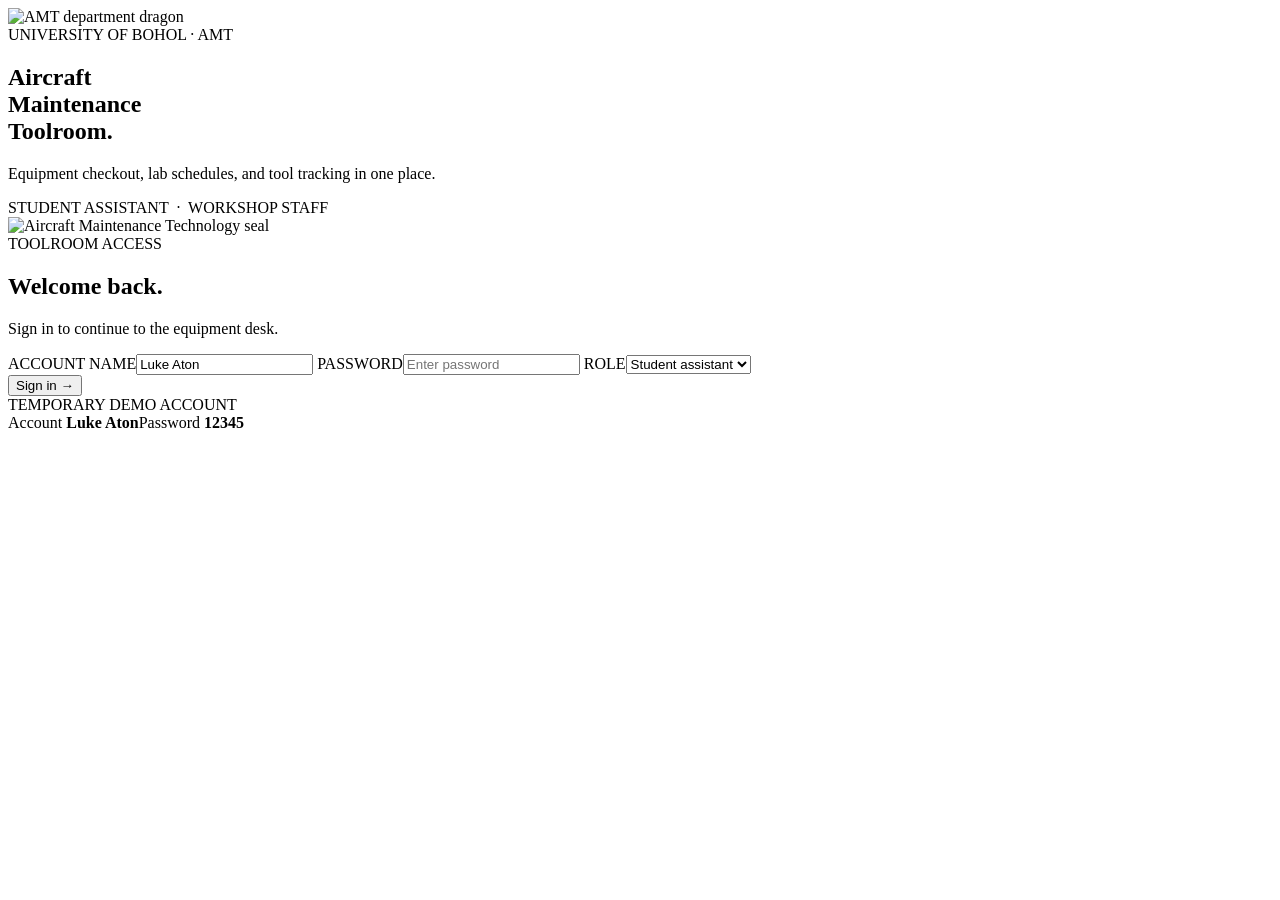
==== commit 1fde8e10: "Add files via upload" ====
--- a/index.html
+++ b/index.html
@@ -1,69 +1,41 @@
-<!DOCTYPE html>
-<html lang="en">
-<head>
-  <meta charset="UTF-8">
-  <meta name="viewport" content="width=device-width, initial-scale=1.0">
-  <title>Document</title>
-   <link rel="stylesheet" href="style.css">
-</head>
-<body>
-  <pre id="tiresult" style="font-size: 11px; background-color: #0d0d0d; font-weight: bold; padding: 4px 5px; --fs: 11px;"><b style="color:#525252">B</b><b style="color:#515151">A</b><b style="color:#747474">Y</b><b style="color:#909090">O</b><b style="color:#9F9F9F">T</b><b style="color:#A5A5A5">B</b><b style="color:#D4D4D4">A</b><b style="color:#D8D8D8">Y</b><b style="color:#E9E9E9">O</b><b style="color:#CBCBCB">T</b><b style="color:#D2D2D2">B</b><b style="color:#E3E3E3">A</b><b style="color:#F0F0F0">Y</b><b style="color:#FFFFFF">OT</b><b style="color:#FBFBFB">B</b><b style="color:#EAEAEA">A</b><b style="color:#EEEEEE">Y</b><b style="color:#F7F7F7">O</b><b style="color:#AEAEAE">T</b><b style="color:#191919">B</b><b style="color:#878787">A</b><b style="color:#E6E6E6">Y</b><b style="color:#E7E7E7">O</b><b style="color:#E5E5E5">T</b><b style="color:#E4E4E4">BA</b><b style="color:#E3E3E3">YO</b><b style="color:#E0E0E0">T</b><b style="color:#DEDEDE">B</b><b style="color:#DADADA">A</b><b style="color:#D8D8D8">Y</b><b style="color:#D7D7D7">O</b><b style="color:#D5D5D5">TBAYO</b><b style="color:#D6D6D6">T</b><b style="color:#D5D5D5">BAYO</b><b style="color:#D8D8D8">TB</b><b style="color:#D7D7D7">A</b><b style="color:#D6D6D6">Y</b><b style="color:#D5D5D5">O</b><b style="color:#D4D4D4">T</b><b style="color:#D2D2D2">B</b><b style="color:#D0D0D0">A</b><b style="color:#CECECE">Y</b><b style="color:#CCCCCC">O</b><b style="color:#CBCBCB">T</b><b style="color:#CACACA">BAYO</b><b style="color:#C7C7C7">T</b><b style="color:#C6C6C6">BA</b><b style="color:#C5C5C5">Y</b><b style="color:#C3C3C3">O</b><b style="color:#C1C1C1">T</b><b style="color:#BDBDBD">B</b><b style="color:#B8B8B8">A</b><b style="color:#B6B6B6">Y</b><b style="color:#AEAEAE">O</b><b style="color:#A8A8A8">T</b><b style="color:#A4A4A4">B</b><b style="color:#A1A1A1">A</b><b style="color:#9E9E9E">Y</b><b style="color:#999999">O</b><b style="color:#969696">T</b><b style="color:#929292">B</b><b style="color:#8B8B8B">A</b><b style="color:#858585">Y</b><b style="color:#7A7A7A">O</b><b style="color:#6F6F6F">T</b><b style="color:#676767">B</b><b style="color:#5E5E5E">A</b><b style="color:#555555">Y</b><b style="color:#4B4B4B">O</b><b style="color:#454545">T</b><b style="color:#333333">B</b><b style="color:#232323">A</b><b style="color:#1E1E1E">Y</b><b style="color:#121212">O</b><b style="color:#101010">T</b><b style="color:#111111">B</b><b style="color:#0F0F0F">A</b><b style="color:#0D0D0D">Y</b><b style="color:#111111">OT</b><b style="color:#101010">B</b><b style="color:#0B0B0B">A</b><b style="color:#090909">Y</b><b style="color:#0B0B0B">O</b><b style="color:#0D0D0D">T</b><b style="color:#0C0C0C">BA</b><b style="color:#0E0E0E">Y</b><b style="color:#111111">OT</b><b style="color:#0E0E0E">B</b><b style="color:#0C0C0C">A</b><b style="color:#0A0A0A">Y</b><b style="color:#0C0C0C">OTB</b><b style="color:#0A0A0A">AY</b><b style="color:#111111">O</b><b style="color:#181818">T</b><b style="color:#111111">B</b><b style="color:#090909">A</b><b style="color:#0A0A0A">Y</b><b style="color:#0C0C0C">O</b><b style="color:#0A0A0A">T</b><b style="color:#080808">BA</b><b style="color:#0C0C0C">Y</b><b style="color:#0E0E0E">O</b><b style="color:#0C0C0C">T</b><b style="color:#090909">BA</b><b style="color:#0A0A0A">Y</b><b style="color:#0E0E0E">O</b><b style="color:#151515">T</b><b style="color:#1B1B1B">B</b><b style="color:#1A1A1A">A</b><b style="color:#101010">Y</b><b style="color:#0C0C0C">O</b><b style="color:#121212">T</b><b style="color:#191919">B</b><b style="color:#1D1D1D">A</b><b style="color:#171717">Y</b><b style="color:#161616">O</b><b style="color:#171717">T</b><b style="color:#2B2B2B">B</b><b style="color:#4B4B4B">A</b><b style="color:#545454">Y</b><b style="color:#8E8E8E">O</b><b style="color:#A1A1A1">T</b><b style="color:#878787">BA</b><b style="color:#8A8A8A">YO</b><b style="color:#939393">T</b>
-<b style="color:#828282">B</b><b style="color:#8A8A8A">A</b><b style="color:#959595">Y</b><b style="color:#9E9E9E">O</b><b style="color:#A8A8A8">T</b><b style="color:#A4A4A4">B</b><b style="color:#A1A1A1">A</b><b style="color:#B3B3B3">Y</b><b style="color:#CCCCCC">O</b><b style="color:#DDDDDD">T</b><b style="color:#E8E8E8">B</b><b style="color:#E5E5E5">A</b><b style="color:#E3E3E3">Y</b><b style="color:#FEFEFE">O</b><b style="color:#FFFFFF">T</b><b style="color:#FDFDFD">B</b><b style="color:#F0F0F0">A</b><b style="color:#E8E8E8">Y</b><b style="color:#EDEDED">O</b><b style="color:#DADADA">T</b><b style="color:#828282">B</b><b style="color:#E0E0E0">A</b><b style="color:#EAEAEA">Y</b><b style="color:#E8E8E8">O</b><b style="color:#E6E6E6">T</b><b style="color:#E3E3E3">BA</b><b style="color:#E4E4E4">Y</b><b style="color:#E3E3E3">O</b><b style="color:#E2E2E2">T</b><b style="color:#DFDFDF">B</b><b style="color:#DDDDDD">A</b><b style="color:#DADADA">Y</b><b style="color:#D9D9D9">O</b><b style="color:#D7D7D7">TB</b><b style="color:#D6D6D6">A</b><b style="color:#D7D7D7">Y</b><b style="color:#D6D6D6">OTBA</b><b style="color:#D7D7D7">YOT</b><b style="color:#D8D8D8">BAY</b><b style="color:#D6D6D6">O</b><b style="color:#D5D5D5">T</b><b style="color:#D4D4D4">B</b><b style="color:#D1D1D1">A</b><b style="color:#CFCFCF">Y</b><b style="color:#CECECE">O</b><b style="color:#CBCBCB">TB</b><b style="color:#CACACA">AYO</b><b style="color:#C9C9C9">TBA</b><b style="color:#C6C6C6">YO</b><b style="color:#C3C3C3">T</b><b style="color:#BFBFBF">B</b><b style="color:#BEBEBE">A</b><b style="color:#BABABA">Y</b><b style="color:#B4B4B4">O</b><b style="color:#B1B1B1">T</b><b style="color:#B0B0B0">B</b><b style="color:#AAAAAA">A</b><b style="color:#A5A5A5">Y</b><b style="color:#A1A1A1">O</b><b style="color:#9C9C9C">T</b><b style="color:#989898">B</b><b style="color:#929292">A</b><b style="color:#8D8D8D">Y</b><b style="color:#888888">O</b><b style="color:#7F7F7F">T</b><b style="color:#757575">B</b><b style="color:#6D6D6D">A</b><b style="color:#616161">Y</b><b style="color:#5B5B5B">O</b><b style="color:#545454">T</b><b style="color:#454545">B</b><b style="color:#383838">A</b><b style="color:#2E2E2E">Y</b><b style="color:#1D1D1D">O</b><b style="color:#131313">T</b><b style="color:#111111">B</b><b style="color:#0E0E0E">A</b><b style="color:#0D0D0D">Y</b><b style="color:#0E0E0E">O</b><b style="color:#111111">TB</b><b style="color:#0B0B0B">A</b><b style="color:#080808">Y</b><b style="color:#0A0A0A">O</b><b style="color:#101010">T</b><b style="color:#0E0E0E">B</b><b style="color:#0C0C0C">A</b><b style="color:#0F0F0F">Y</b><b style="color:#111111">OT</b><b style="color:#0E0E0E">B</b><b style="color:#0C0C0C">A</b><b style="color:#0B0B0B">Y</b><b style="color:#0C0C0C">O</b><b style="color:#0E0E0E">TB</b><b style="color:#0B0B0B">A</b><b style="color:#080808">Y</b><b style="color:#0A0A0A">O</b><b style="color:#121212">T</b><b style="color:#171717">B</b><b style="color:#0E0E0E">A</b><b style="color:#090909">Y</b><b style="color:#0B0B0B">O</b><b style="color:#111111">T</b><b style="color:#0B0B0B">B</b><b style="color:#070707">A</b><b style="color:#060606">Y</b><b style="color:#080808">O</b><b style="color:#0A0A0A">TB</b><b style="color:#080808">A</b><b style="color:#090909">Y</b><b style="color:#0A0A0A">O</b><b style="color:#0E0E0E">T</b><b style="color:#171717">B</b><b style="color:#181818">A</b><b style="color:#161616">Y</b><b style="color:#0E0E0E">OT</b><b style="color:#131313">B</b><b style="color:#171717">AY</b><b style="color:#161616">O</b><b style="color:#151515">T</b><b style="color:#232323">B</b><b style="color:#3C3C3C">A</b><b style="color:#666666">Y</b><b style="color:#7D7D7D">O</b><b style="color:#7F7F7F">T</b><b style="color:#7C7C7C">B</b><b style="color:#7F7F7F">A</b><b style="color:#9B9B9B">Y</b><b style="color:#A8A8A8">O</b><b style="color:#9C9C9C">T</b>
-<b style="color:#9F9F9F">B</b><b style="color:#A4A4A4">A</b><b style="color:#A5A5A5">Y</b><b style="color:#A4A4A4">O</b><b style="color:#A1A1A1">T</b><b style="color:#959595">B</b><b style="color:#9C9C9C">A</b><b style="color:#A1A1A1">Y</b><b style="color:#ABABAB">O</b><b style="color:#CFCFCF">T</b><b style="color:#DADADA">B</b><b style="color:#E0E0E0">A</b><b style="color:#D7D7D7">Y</b><b style="color:#F5F5F5">O</b><b style="color:#FFFFFF">TB</b><b style="color:#F6F6F6">A</b><b style="color:#E4E4E4">Y</b><b style="color:#F4F4F4">O</b><b style="color:#F3F3F3">T</b><b style="color:#E2E2E2">BA</b><b style="color:#E1E1E1">Y</b><b style="color:#E2E2E2">O</b><b style="color:#E4E4E4">TB</b><b style="color:#E5E5E5">A</b><b style="color:#E6E6E6">Y</b><b style="color:#E5E5E5">O</b><b style="color:#E4E4E4">T</b><b style="color:#E1E1E1">BAY</b><b style="color:#DFDFDF">O</b><b style="color:#DCDCDC">T</b><b style="color:#D9D9D9">BAY</b><b style="color:#D8D8D8">OTBA</b><b style="color:#D9D9D9">YOTBAY</b><b style="color:#D7D7D7">O</b><b style="color:#D4D4D4">T</b><b style="color:#D2D2D2">B</b><b style="color:#D1D1D1">A</b><b style="color:#D0D0D0">YOT</b><b style="color:#CFCFCF">B</b><b style="color:#CECECE">A</b><b style="color:#CCCCCC">Y</b><b style="color:#CBCBCB">OT</b><b style="color:#CCCCCC">B</b><b style="color:#CBCBCB">A</b><b style="color:#CACACA">Y</b><b style="color:#C7C7C7">O</b><b style="color:#C6C6C6">T</b><b style="color:#C3C3C3">BA</b><b style="color:#C1C1C1">Y</b><b style="color:#BBBBBB">O</b><b style="color:#B7B7B7">T</b><b style="color:#B3B3B3">BA</b><b style="color:#ADADAD">Y</b><b style="color:#AAAAAA">O</b><b style="color:#A7A7A7">T</b><b style="color:#A2A2A2">B</b><b style="color:#9C9C9C">A</b><b style="color:#999999">Y</b><b style="color:#939393">O</b><b style="color:#8A8A8A">T</b><b style="color:#828282">B</b><b style="color:#7C7C7C">A</b><b style="color:#757575">Y</b><b style="color:#6A6A6A">O</b><b style="color:#5B5B5B">T</b><b style="color:#4C4C4C">B</b><b style="color:#3E3E3E">A</b><b style="color:#343434">Y</b><b style="color:#282828">O</b><b style="color:#191919">T</b><b style="color:#121212">B</b><b style="color:#0E0E0E">A</b><b style="color:#0C0C0C">YO</b><b style="color:#0E0E0E">T</b><b style="color:#111111">B</b><b style="color:#0A0A0A">A</b><b style="color:#060606">Y</b><b style="color:#080808">O</b><b style="color:#0E0E0E">TB</b><b style="color:#0A0A0A">A</b><b style="color:#0E0E0E">Y</b><b style="color:#111111">OT</b><b style="color:#0E0E0E">B</b><b style="color:#0D0D0D">A</b><b style="color:#0E0E0E">YOTB</b><b style="color:#0D0D0D">A</b><b style="color:#0A0A0A">Y</b><b style="color:#090909">O</b><b style="color:#0A0A0A">T</b><b style="color:#0E0E0E">B</b><b style="color:#141414">A</b><b style="color:#111111">Y</b><b style="color:#0C0C0C">O</b><b style="color:#0D0D0D">T</b><b style="color:#0F0F0F">B</b><b style="color:#0C0C0C">A</b><b style="color:#080808">Y</b><b style="color:#060606">OT</b><b style="color:#090909">B</b><b style="color:#080808">A</b><b style="color:#090909">Y</b><b style="color:#0A0A0A">O</b><b style="color:#0B0B0B">T</b><b style="color:#090909">B</b><b style="color:#0C0C0C">A</b><b style="color:#161616">Y</b><b style="color:#171717">O</b><b style="color:#0F0F0F">T</b><b style="color:#101010">B</b><b style="color:#181818">A</b><b style="color:#1B1B1B">Y</b><b style="color:#171717">O</b><b style="color:#1D1D1D">T</b><b style="color:#1E1E1E">B</b><b style="color:#343434">A</b><b style="color:#969696">Y</b><b style="color:#B6B6B6">O</b><b style="color:#959595">T</b><b style="color:#7F7F7F">B</b><b style="color:#828282">A</b><b style="color:#A1A1A1">Y</b><b style="color:#989898">O</b><b style="color:#9E9E9E">T</b>
-<b style="color:#969696">B</b><b style="color:#9E9E9E">A</b><b style="color:#9F9F9F">Y</b><b style="color:#989898">O</b><b style="color:#959595">T</b><b style="color:#999999">B</b><b style="color:#959595">A</b><b style="color:#8E8E8E">Y</b><b style="color:#909090">O</b><b style="color:#A5A5A5">T</b><b style="color:#D9D9D9">B</b><b style="color:#DFDFDF">A</b><b style="color:#DADADA">Y</b><b style="color:#E4E4E4">O</b><b style="color:#FDFDFD">T</b><b style="color:#FFFFFF">B</b><b style="color:#FBFBFB">A</b><b style="color:#E8E8E8">YO</b><b style="color:#EAEAEA">T</b><b style="color:#CBCBCB">B</b><b style="color:#BBBBBB">A</b><b style="color:#B0B0B0">Y</b><b style="color:#9F9F9F">O</b><b style="color:#A4A4A4">T</b><b style="color:#B8B8B8">B</b><b style="color:#CACACA">A</b><b style="color:#D5D5D5">Y</b><b style="color:#DADADA">O</b><b style="color:#DDDDDD">TB</b><b style="color:#E0E0E0">A</b><b style="color:#E4E4E4">Y</b><b style="color:#E3E3E3">O</b><b style="color:#E0E0E0">T</b><b style="color:#DEDEDE">B</b><b style="color:#DDDDDD">A</b><b style="color:#DADADA">YOTB</b><b style="color:#D9D9D9">A</b><b style="color:#DCDCDC">YO</b><b style="color:#DADADA">T</b><b style="color:#D8D8D8">BA</b><b style="color:#D9D9D9">Y</b><b style="color:#D8D8D8">O</b><b style="color:#D6D6D6">TB</b><b style="color:#D5D5D5">A</b><b style="color:#D6D6D6">YO</b><b style="color:#D4D4D4">TB</b><b style="color:#D2D2D2">A</b><b style="color:#D1D1D1">Y</b><b style="color:#CFCFCF">O</b><b style="color:#CECECE">TBAYO</b><b style="color:#C9C9C9">T</b><b style="color:#C5C5C5">BA</b><b style="color:#C3C3C3">Y</b><b style="color:#BFBFBF">O</b><b style="color:#BDBDBD">T</b><b style="color:#BBBBBB">B</b><b style="color:#B7B7B7">A</b><b style="color:#B4B4B4">Y</b><b style="color:#B3B3B3">O</b><b style="color:#AEAEAE">T</b><b style="color:#ABABAB">B</b><b style="color:#A8A8A8">A</b><b style="color:#A4A4A4">Y</b><b style="color:#A1A1A1">O</b><b style="color:#9B9B9B">T</b><b style="color:#959595">B</b><b style="color:#8D8D8D">A</b><b style="color:#878787">Y</b><b style="color:#777777">O</b><b style="color:#6A6A6A">T</b><b style="color:#606060">B</b><b style="color:#555555">A</b><b style="color:#484848">Y</b><b style="color:#363636">O</b><b style="color:#262626">T</b><b style="color:#161616">B</b><b style="color:#0E0E0E">A</b><b style="color:#0C0C0C">YO</b><b style="color:#0D0D0D">TB</b><b style="color:#080808">A</b><b style="color:#070707">YO</b><b style="color:#0C0C0C">T</b><b style="color:#0E0E0E">B</b><b style="color:#0A0A0A">A</b><b style="color:#0E0E0E">Y</b><b style="color:#121212">O</b><b style="color:#111111">T</b><b style="color:#0E0E0E">BA</b><b style="color:#0F0F0F">Y</b><b style="color:#101010">O</b><b style="color:#0F0F0F">T</b><b style="color:#0E0E0E">BA</b><b style="color:#0C0C0C">Y</b><b style="color:#090909">O</b><b style="color:#0A0A0A">T</b><b style="color:#0D0D0D">B</b><b style="color:#0E0E0E">A</b><b style="color:#131313">Y</b><b style="color:#151515">O</b><b style="color:#161616">T</b><b style="color:#121212">B</b><b style="color:#101010">AY</b><b style="color:#0B0B0B">O</b><b style="color:#070707">T</b><b style="color:#060606">B</b><b style="color:#080808">A</b><b style="color:#090909">Y</b><b style="color:#0C0C0C">O</b><b style="color:#161616">T</b><b style="color:#212121">B</b><b style="color:#171717">A</b><b style="color:#161616">Y</b><b style="color:#202020">O</b><b style="color:#1A1A1A">T</b><b style="color:#121212">B</b><b style="color:#131313">A</b><b style="color:#171717">Y</b><b style="color:#131313">O</b><b style="color:#161616">T</b><b style="color:#191919">B</b><b style="color:#303030">A</b><b style="color:#7F7F7F">Y</b><b style="color:#9C9C9C">O</b><b style="color:#C2C2C2">T</b><b style="color:#B0B0B0">B</b><b style="color:#999999">A</b><b style="color:#9F9F9F">Y</b><b style="color:#8D8D8D">O</b><b style="color:#939393">T</b>
-<b style="color:#878787">B</b><b style="color:#8B8B8B">A</b><b style="color:#8D8D8D">Y</b><b style="color:#939393">O</b><b style="color:#9C9C9C">T</b><b style="color:#A5A5A5">B</b><b style="color:#B4B4B4">A</b><b style="color:#B1B1B1">Y</b><b style="color:#B0B0B0">O</b><b style="color:#A7A7A7">T</b><b style="color:#D6D6D6">B</b><b style="color:#E0E0E0">A</b><b style="color:#E4E4E4">Y</b><b style="color:#E0E0E0">O</b><b style="color:#F8F8F8">T</b><b style="color:#FFFFFF">B</b><b style="color:#FCFCFC">A</b><b style="color:#EAEAEA">Y</b><b style="color:#D5D5D5">O</b><b style="color:#B3B3B3">T</b><b style="color:#A2A2A2">B</b><b style="color:#969696">A</b><b style="color:#929292">Y</b><b style="color:#8B8B8B">O</b><b style="color:#858585">T</b><b style="color:#7F7F7F">B</b><b style="color:#7A7A7A">A</b><b style="color:#7F7F7F">Y</b><b style="color:#999999">O</b><b style="color:#B3B3B3">T</b><b style="color:#C7C7C7">B</b><b style="color:#D6D6D6">A</b><b style="color:#DEDEDE">Y</b><b style="color:#E4E4E4">O</b><b style="color:#E5E5E5">T</b><b style="color:#E2E2E2">B</b><b style="color:#E1E1E1">A</b><b style="color:#E0E0E0">Y</b><b style="color:#DFDFDF">O</b><b style="color:#DEDEDE">T</b><b style="color:#DDDDDD">B</b><b style="color:#DCDCDC">AYOT</b><b style="color:#DADADA">B</b><b style="color:#DDDDDD">A</b><b style="color:#DEDEDE">Y</b><b style="color:#DDDDDD">O</b><b style="color:#DADADA">T</b><b style="color:#DCDCDC">B</b><b style="color:#DDDDDD">A</b><b style="color:#DCDCDC">Y</b><b style="color:#DADADA">O</b><b style="color:#D9D9D9">T</b><b style="color:#D7D7D7">B</b><b style="color:#D6D6D6">A</b><b style="color:#D4D4D4">Y</b><b style="color:#D2D2D2">O</b><b style="color:#D1D1D1">T</b><b style="color:#D0D0D0">B</b><b style="color:#CFCFCF">AY</b><b style="color:#CCCCCC">O</b><b style="color:#CACACA">T</b><b style="color:#C9C9C9">B</b><b style="color:#C7C7C7">A</b><b style="color:#C6C6C6">Y</b><b style="color:#C5C5C5">O</b><b style="color:#C2C2C2">T</b><b style="color:#C1C1C1">B</b><b style="color:#BEBEBE">A</b><b style="color:#BBBBBB">Y</b><b style="color:#BABABA">O</b><b style="color:#B6B6B6">T</b><b style="color:#B3B3B3">B</b><b style="color:#AEAEAE">A</b><b style="color:#ADADAD">Y</b><b style="color:#A8A8A8">O</b><b style="color:#A4A4A4">TB</b><b style="color:#A1A1A1">A</b><b style="color:#9E9E9E">Y</b><b style="color:#929292">O</b><b style="color:#838383">T</b><b style="color:#747474">B</b><b style="color:#646464">A</b><b style="color:#5A5A5A">Y</b><b style="color:#484848">O</b><b style="color:#363636">T</b><b style="color:#272727">B</b><b style="color:#161616">A</b><b style="color:#0E0E0E">Y</b><b style="color:#0F0F0F">O</b><b style="color:#0C0C0C">T</b><b style="color:#0B0B0B">B</b><b style="color:#090909">A</b><b style="color:#080808">Y</b><b style="color:#060606">O</b><b style="color:#0A0A0A">T</b><b style="color:#0C0C0C">BA</b><b style="color:#0D0D0D">Y</b><b style="color:#121212">OT</b><b style="color:#0E0E0E">B</b><b style="color:#0F0F0F">A</b><b style="color:#111111">YOT</b><b style="color:#101010">B</b><b style="color:#0F0F0F">A</b><b style="color:#0D0D0D">Y</b><b style="color:#0B0B0B">O</b><b style="color:#080808">T</b><b style="color:#0A0A0A">B</b><b style="color:#0D0D0D">A</b><b style="color:#101010">Y</b><b style="color:#121212">O</b><b style="color:#141414">T</b><b style="color:#171717">B</b><b style="color:#121212">A</b><b style="color:#101010">Y</b><b style="color:#121212">O</b><b style="color:#0E0E0E">T</b><b style="color:#090909">B</b><b style="color:#080808">AY</b><b style="color:#0A0A0A">O</b><b style="color:#101010">T</b><b style="color:#1B1B1B">B</b><b style="color:#151515">AY</b><b style="color:#191919">O</b><b style="color:#1F1F1F">T</b><b style="color:#212121">B</b><b style="color:#1A1A1A">A</b><b style="color:#161616">Y</b><b style="color:#191919">O</b><b style="color:#212121">T</b><b style="color:#262626">B</b><b style="color:#404040">A</b><b style="color:#606060">Y</b><b style="color:#666666">O</b><b style="color:#B0B0B0">T</b><b style="color:#B7B7B7">B</b><b style="color:#AAAAAA">A</b><b style="color:#B1B1B1">Y</b><b style="color:#9F9F9F">O</b><b style="color:#8E8E8E">T</b>
-<b style="color:#4F4F4F">B</b><b style="color:#4E4E4E">AY</b><b style="color:#4C4C4C">O</b><b style="color:#4B4B4B">T</b><b style="color:#4E4E4E">B</b><b style="color:#5B5B5B">A</b><b style="color:#7A7A7A">Y</b><b style="color:#8A8A8A">O</b><b style="color:#B4B4B4">T</b><b style="color:#DADADA">B</b><b style="color:#C7C7C7">A</b><b style="color:#D6D6D6">Y</b><b style="color:#DDDDDD">O</b><b style="color:#EAEAEA">T</b><b style="color:#F7F7F7">B</b><b style="color:#FEFEFE">A</b><b style="color:#EFEFEF">Y</b><b style="color:#CCCCCC">O</b><b style="color:#B8B8B8">T</b><b style="color:#C3C3C3">B</b><b style="color:#CFCFCF">A</b><b style="color:#D5D5D5">Y</b><b style="color:#D7D7D7">O</b><b style="color:#D5D5D5">T</b><b style="color:#CBCBCB">B</b><b style="color:#B4B4B4">A</b><b style="color:#999999">Y</b><b style="color:#9C9C9C">O</b><b style="color:#999999">T</b><b style="color:#969696">B</b><b style="color:#AEAEAE">A</b><b style="color:#C9C9C9">Y</b><b style="color:#D9D9D9">O</b><b style="color:#DEDEDE">T</b><b style="color:#E2E2E2">B</b><b style="color:#E5E5E5">AY</b><b style="color:#E3E3E3">O</b><b style="color:#DFDFDF">T</b><b style="color:#DEDEDE">BAY</b><b style="color:#DFDFDF">OTB</b><b style="color:#E0E0E0">A</b><b style="color:#E1E1E1">Y</b><b style="color:#E0E0E0">OT</b><b style="color:#E2E2E2">B</b><b style="color:#E1E1E1">A</b><b style="color:#DEDEDE">Y</b><b style="color:#DDDDDD">O</b><b style="color:#DCDCDC">TB</b><b style="color:#D9D9D9">A</b><b style="color:#D7D7D7">Y</b><b style="color:#D5D5D5">OTB</b><b style="color:#D2D2D2">A</b><b style="color:#D1D1D1">Y</b><b style="color:#CFCFCF">O</b><b style="color:#CECECE">T</b><b style="color:#CCCCCC">B</b><b style="color:#CBCBCB">AYOT</b><b style="color:#CACACA">B</b><b style="color:#C7C7C7">A</b><b style="color:#C6C6C6">Y</b><b style="color:#C5C5C5">O</b><b style="color:#C3C3C3">T</b><b style="color:#C2C2C2">B</b><b style="color:#BFBFBF">A</b><b style="color:#BABABA">Y</b><b style="color:#B4B4B4">OT</b><b style="color:#B0B0B0">B</b><b style="color:#ADADAD">A</b><b style="color:#A7A7A7">Y</b><b style="color:#9F9F9F">O</b><b style="color:#959595">T</b><b style="color:#8A8A8A">B</b><b style="color:#7D7D7D">A</b><b style="color:#717171">Y</b><b style="color:#616161">O</b><b style="color:#545454">T</b><b style="color:#414141">B</b><b style="color:#2D2D2D">A</b><b style="color:#181818">Y</b><b style="color:#111111">O</b><b style="color:#0D0D0D">T</b><b style="color:#090909">BA</b><b style="color:#080808">Y</b><b style="color:#060606">O</b><b style="color:#080808">T</b><b style="color:#0A0A0A">B</b><b style="color:#0C0C0C">AY</b><b style="color:#121212">O</b><b style="color:#141414">T</b><b style="color:#101010">B</b><b style="color:#0E0E0E">A</b><b style="color:#0F0F0F">Y</b><b style="color:#0E0E0E">O</b><b style="color:#111111">T</b><b style="color:#121212">B</b><b style="color:#111111">A</b><b style="color:#0F0F0F">Y</b><b style="color:#0C0C0C">O</b><b style="color:#090909">T</b><b style="color:#080808">B</b><b style="color:#0B0B0B">A</b><b style="color:#101010">Y</b><b style="color:#121212">O</b><b style="color:#111111">T</b><b style="color:#101010">B</b><b style="color:#111111">AY</b><b style="color:#0E0E0E">OT</b><b style="color:#0D0D0D">B</b><b style="color:#0A0A0A">A</b><b style="color:#090909">YO</b><b style="color:#0A0A0A">T</b><b style="color:#090909">BA</b><b style="color:#0D0D0D">Y</b><b style="color:#121212">O</b><b style="color:#141414">T</b><b style="color:#151515">B</b><b style="color:#191919">A</b><b style="color:#181818">Y</b><b style="color:#171717">O</b><b style="color:#191919">T</b><b style="color:#222222">B</b><b style="color:#2F2F2F">A</b><b style="color:#414141">Y</b><b style="color:#4F4F4F">O</b><b style="color:#7A7A7A">T</b><b style="color:#8E8E8E">B</b><b style="color:#A1A1A1">A</b><b style="color:#AEAEAE">Y</b><b style="color:#9B9B9B">O</b><b style="color:#909090">T</b>
-<b style="color:#676767">B</b><b style="color:#727272">A</b><b style="color:#7A7A7A">Y</b><b style="color:#7D7D7D">OT</b><b style="color:#7F7F7F">B</b><b style="color:#858585">A</b><b style="color:#959595">Y</b><b style="color:#B3B3B3">O</b><b style="color:#CFCFCF">T</b><b style="color:#CBCBCB">B</b><b style="color:#C2C2C2">A</b><b style="color:#C6C6C6">Y</b><b style="color:#DDDDDD">O</b><b style="color:#D8D8D8">T</b><b style="color:#DDDDDD">B</b><b style="color:#FDFDFD">A</b><b style="color:#F7F7F7">Y</b><b style="color:#DCDCDC">O</b><b style="color:#D8D8D8">T</b><b style="color:#E5E5E5">B</b><b style="color:#ECECEC">AY</b><b style="color:#E9E9E9">O</b><b style="color:#E8E8E8">T</b><b style="color:#E7E7E7">B</b><b style="color:#E4E4E4">A</b><b style="color:#DFDFDF">Y</b><b style="color:#D8D8D8">O</b><b style="color:#CFCFCF">T</b><b style="color:#C2C2C2">B</b><b style="color:#B8B8B8">A</b><b style="color:#BBBBBB">Y</b><b style="color:#C7C7C7">O</b><b style="color:#D4D4D4">T</b><b style="color:#DFDFDF">B</b><b style="color:#E7E7E7">A</b><b style="color:#E8E8E8">Y</b><b style="color:#E6E6E6">O</b><b style="color:#E5E5E5">T</b><b style="color:#E1E1E1">B</b><b style="color:#E0E0E0">A</b><b style="color:#E2E2E2">Y</b><b style="color:#E1E1E1">OT</b><b style="color:#E3E3E3">B</b><b style="color:#E5E5E5">AY</b><b style="color:#E6E6E6">O</b><b style="color:#E5E5E5">T</b><b style="color:#E6E6E6">B</b><b style="color:#E4E4E4">A</b><b style="color:#E1E1E1">Y</b><b style="color:#DEDEDE">OTB</b><b style="color:#D9D9D9">A</b><b style="color:#D7D7D7">Y</b><b style="color:#D5D5D5">OTB</b><b style="color:#D1D1D1">A</b><b style="color:#CFCFCF">Y</b><b style="color:#CCCCCC">OT</b><b style="color:#CBCBCB">B</b><b style="color:#CACACA">A</b><b style="color:#C9C9C9">Y</b><b style="color:#CACACA">O</b><b style="color:#CECECE">T</b><b style="color:#CFCFCF">B</b><b style="color:#CECECE">A</b><b style="color:#CCCCCC">Y</b><b style="color:#CECECE">O</b><b style="color:#CCCCCC">T</b><b style="color:#C9C9C9">B</b><b style="color:#C6C6C6">A</b><b style="color:#C3C3C3">Y</b><b style="color:#C2C2C2">OT</b><b style="color:#BEBEBE">B</b><b style="color:#B8B8B8">A</b><b style="color:#B4B4B4">Y</b><b style="color:#B0B0B0">O</b><b style="color:#A7A7A7">T</b><b style="color:#9B9B9B">B</b><b style="color:#8E8E8E">A</b><b style="color:#828282">Y</b><b style="color:#787878">O</b><b style="color:#696969">T</b><b style="color:#525252">B</b><b style="color:#3A3A3A">A</b><b style="color:#292929">Y</b><b style="color:#1A1A1A">O</b><b style="color:#0E0E0E">T</b><b style="color:#080808">B</b><b style="color:#070707">A</b><b style="color:#080808">Y</b><b style="color:#060606">O</b><b style="color:#070707">T</b><b style="color:#080808">B</b><b style="color:#0B0B0B">A</b><b style="color:#0C0C0C">Y</b><b style="color:#0F0F0F">O</b><b style="color:#111111">T</b><b style="color:#0F0F0F">B</b><b style="color:#0E0E0E">A</b><b style="color:#0F0F0F">Y</b><b style="color:#0E0E0E">O</b><b style="color:#0D0D0D">T</b><b style="color:#111111">B</b><b style="color:#141414">A</b><b style="color:#131313">Y</b><b style="color:#0E0E0E">O</b><b style="color:#0B0B0B">T</b><b style="color:#080808">B</b><b style="color:#090909">A</b><b style="color:#0B0B0B">Y</b><b style="color:#0E0E0E">OT</b><b style="color:#0D0D0D">B</b><b style="color:#0C0C0C">A</b><b style="color:#0E0E0E">YO</b><b style="color:#0A0A0A">T</b><b style="color:#080808">BA</b><b style="color:#090909">YO</b><b style="color:#0A0A0A">TB</b><b style="color:#090909">AY</b><b style="color:#0C0C0C">O</b><b style="color:#0F0F0F">T</b><b style="color:#111111">B</b><b style="color:#151515">A</b><b style="color:#181818">Y</b><b style="color:#151515">O</b><b style="color:#141414">T</b><b style="color:#171717">B</b><b style="color:#1F1F1F">A</b><b style="color:#292929">Y</b><b style="color:#3E3E3E">O</b><b style="color:#525252">T</b><b style="color:#636363">B</b><b style="color:#7C7C7C">A</b><b style="color:#9B9B9B">Y</b><b style="color:#ADADAD">O</b><b style="color:#B6B6B6">T</b>
-<b style="color:#1E1E1E">B</b><b style="color:#212121">AY</b><b style="color:#202020">O</b><b style="color:#282828">T</b><b style="color:#343434">B</b><b style="color:#404040">A</b><b style="color:#5A5A5A">Y</b><b style="color:#999999">O</b><b style="color:#C6C6C6">T</b><b style="color:#CACACA">B</b><b style="color:#C7C7C7">A</b><b style="color:#BEBEBE">Y</b><b style="color:#D8D8D8">O</b><b style="color:#DDDDDD">T</b><b style="color:#D9D9D9">B</b><b style="color:#F9F9F9">A</b><b style="color:#FDFDFD">Y</b><b style="color:#E5E5E5">O</b><b style="color:#E6E6E6">T</b><b style="color:#EEEEEE">BA</b><b style="color:#E9E9E9">Y</b><b style="color:#E6E6E6">O</b><b style="color:#E3E3E3">T</b><b style="color:#E1E1E1">B</b><b style="color:#E0E0E0">A</b><b style="color:#E1E1E1">YOTB</b><b style="color:#DCDCDC">A</b><b style="color:#D7D7D7">Y</b><b style="color:#CFCFCF">OT</b><b style="color:#D9D9D9">B</b><b style="color:#E4E4E4">A</b><b style="color:#E9E9E9">YO</b><b style="color:#E8E8E8">T</b><b style="color:#E5E5E5">B</b><b style="color:#E4E4E4">AYOT</b><b style="color:#E6E6E6">B</b><b style="color:#E8E8E8">AYOTB</b><b style="color:#E4E4E4">A</b><b style="color:#E2E2E2">Y</b><b style="color:#E0E0E0">O</b><b style="color:#DDDDDD">T</b><b style="color:#DADADA">B</b><b style="color:#D9D9D9">A</b><b style="color:#D6D6D6">Y</b><b style="color:#D4D4D4">O</b><b style="color:#D2D2D2">T</b><b style="color:#CFCFCF">B</b><b style="color:#C6C6C6">A</b><b style="color:#BFBFBF">Y</b><b style="color:#B3B3B3">O</b><b style="color:#AEAEAE">T</b><b style="color:#A8A8A8">B</b><b style="color:#9F9F9F">A</b><b style="color:#969696">Y</b><b style="color:#939393">OT</b><b style="color:#999999">B</b><b style="color:#A1A1A1">A</b><b style="color:#9F9F9F">Y</b><b style="color:#A5A5A5">O</b><b style="color:#A2A2A2">TB</b><b style="color:#A5A5A5">A</b><b style="color:#A8A8A8">Y</b><b style="color:#AEAEAE">O</b><b style="color:#B0B0B0">T</b><b style="color:#AEAEAE">B</b><b style="color:#B3B3B3">A</b><b style="color:#B4B4B4">Y</b><b style="color:#B6B6B6">OT</b><b style="color:#ADADAD">B</b><b style="color:#A2A2A2">A</b><b style="color:#9B9B9B">Y</b><b style="color:#8E8E8E">O</b><b style="color:#7C7C7C">T</b><b style="color:#636363">B</b><b style="color:#4B4B4B">A</b><b style="color:#313131">Y</b><b style="color:#1E1E1E">O</b><b style="color:#111111">T</b><b style="color:#090909">B</b><b style="color:#060606">AY</b><b style="color:#050505">O</b><b style="color:#060606">T</b><b style="color:#080808">B</b><b style="color:#0A0A0A">A</b><b style="color:#0B0B0B">Y</b><b style="color:#0C0C0C">O</b><b style="color:#0D0D0D">T</b><b style="color:#0C0C0C">BA</b><b style="color:#0E0E0E">YO</b><b style="color:#0D0D0D">T</b><b style="color:#0F0F0F">B</b><b style="color:#111111">AY</b><b style="color:#101010">O</b><b style="color:#0D0D0D">T</b><b style="color:#0A0A0A">B</b><b style="color:#090909">A</b><b style="color:#0C0C0C">YOT</b><b style="color:#0E0E0E">B</b><b style="color:#0C0C0C">A</b><b style="color:#0B0B0B">Y</b><b style="color:#0C0C0C">OT</b><b style="color:#0A0A0A">B</b><b style="color:#070707">A</b><b style="color:#060606">Y</b><b style="color:#090909">O</b><b style="color:#0E0E0E">T</b><b style="color:#0A0A0A">B</b><b style="color:#090909">AY</b><b style="color:#0A0A0A">O</b><b style="color:#0C0C0C">T</b><b style="color:#0E0E0E">B</b><b style="color:#101010">A</b><b style="color:#171717">Y</b><b style="color:#1A1A1A">O</b><b style="color:#171717">TBA</b><b style="color:#1A1A1A">Y</b><b style="color:#1D1D1D">O</b><b style="color:#272727">T</b><b style="color:#3D3D3D">B</b><b style="color:#646464">A</b><b style="color:#808080">Y</b><b style="color:#8D8D8D">O</b><b style="color:#878787">T</b>
-<b style="color:#1C1C1C">B</b><b style="color:#1F1F1F">AY</b><b style="color:#212121">O</b><b style="color:#2B2B2B">T</b><b style="color:#3E3E3E">B</b><b style="color:#555555">A</b><b style="color:#8A8A8A">Y</b><b style="color:#9C9C9C">O</b><b style="color:#BEBEBE">T</b><b style="color:#CECECE">B</b><b style="color:#CCCCCC">A</b><b style="color:#C1C1C1">Y</b><b style="color:#D1D1D1">O</b><b style="color:#DEDEDE">T</b><b style="color:#D8D8D8">B</b><b style="color:#E6E6E6">A</b><b style="color:#FAFAFA">Y</b><b style="color:#E4E4E4">O</b><b style="color:#E1E1E1">T</b><b style="color:#E8E8E8">B</b><b style="color:#E6E6E6">A</b><b style="color:#E0E0E0">Y</b><b style="color:#DDDDDD">O</b><b style="color:#DCDCDC">T</b><b style="color:#DADADA">BA</b><b style="color:#DDDDDD">Y</b><b style="color:#DEDEDE">OT</b><b style="color:#DFDFDF">B</b><b style="color:#E2E2E2">AY</b><b style="color:#DFDFDF">O</b><b style="color:#DADADA">T</b><b style="color:#DCDCDC">B</b><b style="color:#E2E2E2">A</b><b style="color:#E8E8E8">Y</b><b style="color:#E9E9E9">OT</b><b style="color:#E8E8E8">B</b><b style="color:#E7E7E7">A</b><b style="color:#E6E6E6">YOT</b><b style="color:#E8E8E8">B</b><b style="color:#E9E9E9">A</b><b style="color:#EAEAEA">Y</b><b style="color:#EBEBEB">O</b><b style="color:#EAEAEA">T</b><b style="color:#E8E8E8">B</b><b style="color:#E6E6E6">A</b><b style="color:#E3E3E3">Y</b><b style="color:#DEDEDE">O</b><b style="color:#D9D9D9">T</b><b style="color:#D5D5D5">B</b><b style="color:#CFCFCF">A</b><b style="color:#CACACA">Y</b><b style="color:#BFBFBF">O</b><b style="color:#A8A8A8">T</b><b style="color:#959595">B</b><b style="color:#7D7D7D">A</b><b style="color:#6F6F6F">Y</b><b style="color:#5D5D5D">OT</b><b style="color:#6A6A6A">B</b><b style="color:#616161">A</b><b style="color:#555555">Y</b><b style="color:#424242">O</b><b style="color:#343434">T</b><b style="color:#2A2A2A">B</b><b style="color:#2D2D2D">A</b><b style="color:#343434">Y</b><b style="color:#393939">O</b><b style="color:#383838">T</b><b style="color:#3D3D3D">B</b><b style="color:#484848">A</b><b style="color:#515151">Y</b><b style="color:#545454">O</b><b style="color:#5A5A5A">T</b><b style="color:#636363">B</b><b style="color:#6F6F6F">A</b><b style="color:#757575">Y</b><b style="color:#808080">O</b><b style="color:#939393">T</b><b style="color:#A2A2A2">BA</b><b style="color:#A1A1A1">Y</b><b style="color:#989898">O</b><b style="color:#878787">T</b><b style="color:#717171">B</b><b style="color:#585858">A</b><b style="color:#404040">Y</b><b style="color:#292929">O</b><b style="color:#171717">T</b><b style="color:#0C0C0C">B</b><b style="color:#090909">A</b><b style="color:#080808">Y</b><b style="color:#060606">OTB</b><b style="color:#090909">A</b><b style="color:#0A0A0A">Y</b><b style="color:#0C0C0C">OT</b><b style="color:#090909">B</b><b style="color:#0A0A0A">A</b><b style="color:#0C0C0C">Y</b><b style="color:#0D0D0D">O</b><b style="color:#0C0C0C">TB</b><b style="color:#0E0E0E">A</b><b style="color:#0D0D0D">YO</b><b style="color:#0C0C0C">T</b><b style="color:#0A0A0A">B</b><b style="color:#090909">A</b><b style="color:#0A0A0A">Y</b><b style="color:#0C0C0C">O</b><b style="color:#0A0A0A">T</b><b style="color:#0C0C0C">B</b><b style="color:#0A0A0A">A</b><b style="color:#090909">YO</b><b style="color:#0C0C0C">T</b><b style="color:#0E0E0E">B</b><b style="color:#0B0B0B">A</b><b style="color:#070707">Y</b><b style="color:#0A0A0A">O</b><b style="color:#0E0E0E">T</b><b style="color:#0A0A0A">B</b><b style="color:#090909">AYO</b><b style="color:#0C0C0C">TB</b><b style="color:#0E0E0E">A</b><b style="color:#131313">Y</b><b style="color:#171717">O</b><b style="color:#222222">T</b><b style="color:#212121">B</b><b style="color:#171717">A</b><b style="color:#1A1A1A">Y</b><b style="color:#252525">O</b><b style="color:#1C1C1C">T</b><b style="color:#1E1E1E">B</b><b style="color:#484848">A</b><b style="color:#585858">Y</b><b style="color:#545454">O</b><b style="color:#646464">T</b>
-<b style="color:#1E1E1E">B</b><b style="color:#1F1F1F">AY</b><b style="color:#212121">O</b><b style="color:#272727">T</b><b style="color:#3A3A3A">B</b><b style="color:#6F6F6F">A</b><b style="color:#757575">Y</b><b style="color:#9F9F9F">O</b><b style="color:#CECECE">T</b><b style="color:#CBCBCB">B</b><b style="color:#CACACA">A</b><b style="color:#C7C7C7">Y</b><b style="color:#BBBBBB">O</b><b style="color:#D9D9D9">T</b><b style="color:#D5D5D5">B</b><b style="color:#D0D0D0">AY</b><b style="color:#C7C7C7">O</b><b style="color:#B0B0B0">T</b><b style="color:#D8D8D8">B</b><b style="color:#DADADA">A</b><b style="color:#D5D5D5">Y</b><b style="color:#CBCBCB">O</b><b style="color:#BFBFBF">T</b><b style="color:#BEBEBE">B</b><b style="color:#C2C2C2">A</b><b style="color:#C7C7C7">Y</b><b style="color:#CBCBCB">O</b><b style="color:#D1D1D1">T</b><b style="color:#D6D6D6">B</b><b style="color:#DCDCDC">A</b><b style="color:#E1E1E1">Y</b><b style="color:#E4E4E4">O</b><b style="color:#E5E5E5">T</b><b style="color:#E4E4E4">BA</b><b style="color:#E6E6E6">Y</b><b style="color:#E8E8E8">OTB</b><b style="color:#E7E7E7">A</b><b style="color:#E6E6E6">YOT</b><b style="color:#E8E8E8">B</b><b style="color:#E9E9E9">A</b><b style="color:#EBEBEB">YOT</b><b style="color:#E9E9E9">B</b><b style="color:#E7E7E7">A</b><b style="color:#E2E2E2">Y</b><b style="color:#D9D9D9">O</b><b style="color:#D0D0D0">T</b><b style="color:#C7C7C7">B</b><b style="color:#BFBFBF">A</b><b style="color:#B3B3B3">Y</b><b style="color:#A4A4A4">O</b><b style="color:#9B9B9B">T</b><b style="color:#999999">B</b><b style="color:#9E9E9E">A</b><b style="color:#A4A4A4">Y</b><b style="color:#A5A5A5">O</b><b style="color:#A8A8A8">T</b><b style="color:#AAAAAA">B</b><b style="color:#A2A2A2">A</b><b style="color:#A1A1A1">Y</b><b style="color:#969696">O</b><b style="color:#8A8A8A">T</b><b style="color:#828282">B</b><b style="color:#7F7F7F">A</b><b style="color:#838383">Y</b><b style="color:#808080">O</b><b style="color:#6F6F6F">T</b><b style="color:#5B5B5B">B</b><b style="color:#575757">A</b><b style="color:#525252">Y</b><b style="color:#494949">O</b><b style="color:#393939">T</b><b style="color:#2F2F2F">B</b><b style="color:#353535">A</b><b style="color:#3C3C3C">Y</b><b style="color:#353535">O</b><b style="color:#363636">T</b><b style="color:#474747">B</b><b style="color:#6A6A6A">A</b><b style="color:#787878">Y</b><b style="color:#828282">O</b><b style="color:#858585">T</b><b style="color:#757575">B</b><b style="color:#636363">A</b><b style="color:#4E4E4E">Y</b><b style="color:#353535">O</b><b style="color:#212121">T</b><b style="color:#131313">B</b><b style="color:#0E0E0E">AY</b><b style="color:#0B0B0B">O</b><b style="color:#080808">TB</b><b style="color:#090909">AY</b><b style="color:#0B0B0B">O</b><b style="color:#0C0C0C">T</b><b style="color:#0A0A0A">B</b><b style="color:#080808">A</b><b style="color:#0A0A0A">Y</b><b style="color:#0C0C0C">OT</b><b style="color:#0A0A0A">B</b><b style="color:#0C0C0C">A</b><b style="color:#0E0E0E">Y</b><b style="color:#0B0B0B">O</b><b style="color:#0C0C0C">T</b><b style="color:#0A0A0A">B</b><b style="color:#090909">AY</b><b style="color:#0A0A0A">OT</b><b style="color:#0B0B0B">B</b><b style="color:#0A0A0A">A</b><b style="color:#090909">Y</b><b style="color:#080808">O</b><b style="color:#090909">T</b><b style="color:#0A0A0A">B</b><b style="color:#090909">A</b><b style="color:#080808">Y</b><b style="color:#090909">OT</b><b style="color:#0A0A0A">BA</b><b style="color:#090909">YO</b><b style="color:#0B0B0B">T</b><b style="color:#0C0C0C">BA</b><b style="color:#111111">Y</b><b style="color:#131313">O</b><b style="color:#212121">TB</b><b style="color:#1A1A1A">A</b><b style="color:#1C1C1C">Y</b><b style="color:#232323">O</b><b style="color:#252525">TB</b><b style="color:#545454">A</b><b style="color:#7F7F7F">Y</b><b style="color:#838383">O</b><b style="color:#6D6D6D">T</b>
-<b style="color:#282828">B</b><b style="color:#272727">AY</b><b style="color:#2B2B2B">O</b><b style="color:#333333">T</b><b style="color:#474747">B</b><b style="color:#828282">A</b><b style="color:#9C9C9C">Y</b><b style="color:#B4B4B4">O</b><b style="color:#C7C7C7">T</b><b style="color:#C6C6C6">B</b><b style="color:#C9C9C9">AY</b><b style="color:#B3B3B3">O</b><b style="color:#C7C7C7">TB</b><b style="color:#AEAEAE">A</b><b style="color:#929292">Y</b><b style="color:#828282">OT</b><b style="color:#BFBFBF">B</b><b style="color:#D1D1D1">A</b><b style="color:#ADADAD">Y</b><b style="color:#828282">O</b><b style="color:#717171">T</b><b style="color:#606060">B</b><b style="color:#6D6D6D">A</b><b style="color:#7D7D7D">Y</b><b style="color:#7F7F7F">O</b><b style="color:#838383">T</b><b style="color:#8B8B8B">B</b><b style="color:#A2A2A2">A</b><b style="color:#C7C7C7">Y</b><b style="color:#DDDDDD">O</b><b style="color:#E3E3E3">T</b><b style="color:#E6E6E6">B</b><b style="color:#E8E8E8">AYOTB</b><b style="color:#E7E7E7">A</b><b style="color:#E6E6E6">Y</b><b style="color:#E7E7E7">O</b><b style="color:#E8E8E8">TB</b><b style="color:#E9E9E9">A</b><b style="color:#EBEBEB">Y</b><b style="color:#EAEAEA">OT</b><b style="color:#E8E8E8">B</b><b style="color:#E4E4E4">A</b><b style="color:#DFDFDF">Y</b><b style="color:#D8D8D8">O</b><b style="color:#CFCFCF">T</b><b style="color:#CACACA">B</b><b style="color:#C6C6C6">AY</b><b style="color:#C7C7C7">O</b><b style="color:#CACACA">T</b><b style="color:#C9C9C9">B</b><b style="color:#CECECE">A</b><b style="color:#D0D0D0">Y</b><b style="color:#CCCCCC">OT</b><b style="color:#CACACA">BA</b><b style="color:#CCCCCC">Y</b><b style="color:#CFCFCF">O</b><b style="color:#D0D0D0">T</b><b style="color:#D2D2D2">B</b><b style="color:#D4D4D4">A</b><b style="color:#D6D6D6">Y</b><b style="color:#D5D5D5">O</b><b style="color:#D2D2D2">T</b><b style="color:#D0D0D0">B</b><b style="color:#CCCCCC">A</b><b style="color:#C5C5C5">Y</b><b style="color:#BDBDBD">O</b><b style="color:#B0B0B0">T</b><b style="color:#9B9B9B">B</b><b style="color:#838383">A</b><b style="color:#717171">Y</b><b style="color:#666666">O</b><b style="color:#5B5B5B">T</b><b style="color:#4B4B4B">B</b><b style="color:#404040">A</b><b style="color:#454545">Y</b><b style="color:#4F4F4F">O</b><b style="color:#5B5B5B">T</b><b style="color:#6D6D6D">B</b><b style="color:#6A6A6A">A</b><b style="color:#5B5B5B">Y</b><b style="color:#454545">O</b><b style="color:#333333">T</b><b style="color:#202020">B</b><b style="color:#121212">A</b><b style="color:#0F0F0F">YO</b><b style="color:#0A0A0A">T</b><b style="color:#090909">BAYO</b><b style="color:#0A0A0A">TB</b><b style="color:#080808">AY</b><b style="color:#0A0A0A">O</b><b style="color:#0B0B0B">T</b><b style="color:#090909">B</b><b style="color:#0A0A0A">A</b><b style="color:#0E0E0E">Y</b><b style="color:#0A0A0A">O</b><b style="color:#090909">T</b><b style="color:#0A0A0A">BA</b><b style="color:#090909">YOT</b><b style="color:#0A0A0A">BAY</b><b style="color:#090909">OTB</b><b style="color:#060606">AYO</b><b style="color:#0A0A0A">TBA</b><b style="color:#090909">Y</b><b style="color:#0C0C0C">O</b><b style="color:#0E0E0E">T</b><b style="color:#0D0D0D">B</b><b style="color:#0E0E0E">A</b><b style="color:#121212">Y</b><b style="color:#141414">O</b><b style="color:#161616">T</b><b style="color:#191919">B</b><b style="color:#252525">AY</b><b style="color:#3A3A3A">O</b><b style="color:#404040">T</b><b style="color:#333333">B</b><b style="color:#474747">A</b><b style="color:#727272">Y</b><b style="color:#717171">O</b><b style="color:#757575">T</b>
-<b style="color:#2D2D2D">BA</b><b style="color:#2B2B2B">Y</b><b style="color:#2E2E2E">O</b><b style="color:#414141">T</b><b style="color:#5E5E5E">B</b><b style="color:#858585">A</b><b style="color:#B6B6B6">Y</b><b style="color:#B4B4B4">O</b><b style="color:#C1C1C1">T</b><b style="color:#D1D1D1">B</b><b style="color:#D2D2D2">A</b><b style="color:#CACACA">Y</b><b style="color:#B7B7B7">O</b><b style="color:#9B9B9B">T</b><b style="color:#9E9E9E">B</b><b style="color:#969696">A</b><b style="color:#9F9F9F">Y</b><b style="color:#A2A2A2">O</b><b style="color:#A4A4A4">T</b><b style="color:#B4B4B4">B</b><b style="color:#D1D1D1">A</b><b style="color:#A2A2A2">Y</b><b style="color:#6C6C6C">O</b><b style="color:#515151">T</b><b style="color:#888888">B</b><b style="color:#C3C3C3">A</b><b style="color:#D2D2D2">Y</b><b style="color:#D0D0D0">O</b><b style="color:#C9C9C9">T</b><b style="color:#B3B3B3">B</b><b style="color:#606060">A</b><b style="color:#363636">Y</b><b style="color:#646464">O</b><b style="color:#B1B1B1">T</b><b style="color:#DDDDDD">B</b><b style="color:#E4E4E4">A</b><b style="color:#E5E5E5">Y</b><b style="color:#E7E7E7">O</b><b style="color:#E8E8E8">TBAYOTB</b><b style="color:#E9E9E9">AY</b><b style="color:#E8E8E8">O</b><b style="color:#E7E7E7">T</b><b style="color:#E5E5E5">B</b><b style="color:#E1E1E1">A</b><b style="color:#DDDDDD">Y</b><b style="color:#D8D8D8">O</b><b style="color:#D5D5D5">TB</b><b style="color:#D4D4D4">A</b><b style="color:#D6D6D6">YO</b><b style="color:#D5D5D5">T</b><b style="color:#D4D4D4">B</b><b style="color:#D2D2D2">A</b><b style="color:#D1D1D1">YO</b><b style="color:#D0D0D0">T</b><b style="color:#D1D1D1">BA</b><b style="color:#D4D4D4">Y</b><b style="color:#D5D5D5">O</b><b style="color:#D6D6D6">TBAY</b><b style="color:#D5D5D5">OT</b><b style="color:#D4D4D4">B</b><b style="color:#D2D2D2">AY</b><b style="color:#CFCFCF">O</b><b style="color:#CCCCCC">T</b><b style="color:#CACACA">BA</b><b style="color:#C3C3C3">Y</b><b style="color:#BDBDBD">O</b><b style="color:#B7B7B7">T</b><b style="color:#AAAAAA">B</b><b style="color:#8D8D8D">A</b><b style="color:#6D6D6D">Y</b><b style="color:#555555">O</b><b style="color:#474747">T</b><b style="color:#616161">B</b><b style="color:#727272">A</b><b style="color:#676767">Y</b><b style="color:#575757">O</b><b style="color:#424242">T</b><b style="color:#313131">B</b><b style="color:#212121">A</b><b style="color:#131313">Y</b><b style="color:#111111">O</b><b style="color:#0D0D0D">T</b><b style="color:#0A0A0A">B</b><b style="color:#090909">A</b><b style="color:#070707">Y</b><b style="color:#080808">OT</b><b style="color:#090909">BA</b><b style="color:#060606">Y</b><b style="color:#070707">O</b><b style="color:#0A0A0A">TB</b><b style="color:#090909">A</b><b style="color:#0B0B0B">Y</b><b style="color:#0A0A0A">O</b><b style="color:#090909">TB</b><b style="color:#0A0A0A">A</b><b style="color:#090909">YOT</b><b style="color:#0A0A0A">BA</b><b style="color:#0B0B0B">YO</b><b style="color:#090909">TB</b><b style="color:#060606">A</b><b style="color:#050505">YO</b><b style="color:#070707">T</b><b style="color:#090909">B</b><b style="color:#080808">AY</b><b style="color:#090909">O</b><b style="color:#0B0B0B">T</b><b style="color:#0D0D0D">B</b><b style="color:#111111">A</b><b style="color:#131313">Y</b><b style="color:#0F0F0F">O</b><b style="color:#0C0C0C">T</b><b style="color:#0F0F0F">B</b><b style="color:#141414">A</b><b style="color:#1C1C1C">Y</b><b style="color:#292929">OT</b><b style="color:#2A2A2A">B</b><b style="color:#484848">A</b><b style="color:#696969">Y</b><b style="color:#7D7D7D">O</b><b style="color:#939393">T</b>
-<b style="color:#2A2A2A">B</b><b style="color:#2D2D2D">A</b><b style="color:#2A2A2A">YO</b><b style="color:#363636">T</b><b style="color:#515151">B</b><b style="color:#717171">A</b><b style="color:#A2A2A2">Y</b><b style="color:#9F9F9F">O</b><b style="color:#B7B7B7">T</b><b style="color:#C2C2C2">B</b><b style="color:#B1B1B1">A</b><b style="color:#ABABAB">Y</b><b style="color:#B8B8B8">O</b><b style="color:#B1B1B1">T</b><b style="color:#C1C1C1">B</b><b style="color:#B3B3B3">A</b><b style="color:#B0B0B0">Y</b><b style="color:#ADADAD">O</b><b style="color:#9F9F9F">T</b><b style="color:#CCCCCC">B</b><b style="color:#DEDEDE">A</b><b style="color:#CECECE">Y</b><b style="color:#B7B7B7">O</b><b style="color:#B4B4B4">T</b><b style="color:#E5E5E5">B</b><b style="color:#FAFAFA">A</b><b style="color:#F2F2F2">Y</b><b style="color:#ECECEC">O</b><b style="color:#E0E0E0">T</b><b style="color:#858585">B</b><b style="color:#2A2A2A">A</b><b style="color:#1B1B1B">Y</b><b style="color:#121212">O</b><b style="color:#131313">T</b><b style="color:#4F4F4F">B</b><b style="color:#BABABA">A</b><b style="color:#DEDEDE">Y</b><b style="color:#E1E1E1">O</b><b style="color:#E6E6E6">T</b><b style="color:#E8E8E8">B</b><b style="color:#E7E7E7">A</b><b style="color:#E8E8E8">YOTBAY</b><b style="color:#E6E6E6">O</b><b style="color:#E4E4E4">T</b><b style="color:#E0E0E0">B</b><b style="color:#DEDEDE">A</b><b style="color:#DCDCDC">Y</b><b style="color:#D9D9D9">O</b><b style="color:#D7D7D7">T</b><b style="color:#D6D6D6">B</b><b style="color:#D5D5D5">AY</b><b style="color:#D2D2D2">O</b><b style="color:#D1D1D1">TB</b><b style="color:#D0D0D0">A</b><b style="color:#CFCFCF">YOT</b><b style="color:#D0D0D0">B</b><b style="color:#D2D2D2">AY</b><b style="color:#D5D5D5">O</b><b style="color:#D6D6D6">TB</b><b style="color:#D7D7D7">AY</b><b style="color:#D6D6D6">OT</b><b style="color:#D5D5D5">BAY</b><b style="color:#D4D4D4">O</b><b style="color:#D1D1D1">T</b><b style="color:#CFCFCF">BA</b><b style="color:#CBCBCB">Y</b><b style="color:#C9C9C9">O</b><b style="color:#C6C6C6">T</b><b style="color:#C1C1C1">B</b><b style="color:#BDBDBD">A</b><b style="color:#B7B7B7">Y</b><b style="color:#ADADAD">O</b><b style="color:#8E8E8E">T</b><b style="color:#6C6C6C">B</b><b style="color:#747474">A</b><b style="color:#727272">Y</b><b style="color:#676767">O</b><b style="color:#575757">T</b><b style="color:#414141">B</b><b style="color:#333333">A</b><b style="color:#262626">Y</b><b style="color:#171717">O</b><b style="color:#0F0F0F">T</b><b style="color:#0D0D0D">B</b><b style="color:#0C0C0C">A</b><b style="color:#080808">Y</b><b style="color:#060606">O</b><b style="color:#070707">T</b><b style="color:#080808">B</b><b style="color:#090909">A</b><b style="color:#070707">Y</b><b style="color:#060606">O</b><b style="color:#070707">T</b><b style="color:#090909">BA</b><b style="color:#0A0A0A">YO</b><b style="color:#090909">TBA</b><b style="color:#0A0A0A">Y</b><b style="color:#090909">O</b><b style="color:#080808">T</b><b style="color:#090909">BA</b><b style="color:#080808">Y</b><b style="color:#070707">O</b><b style="color:#060606">TBA</b><b style="color:#040404">Y</b><b style="color:#050505">O</b><b style="color:#070707">T</b><b style="color:#080808">B</b><b style="color:#070707">A</b><b style="color:#080808">Y</b><b style="color:#090909">O</b><b style="color:#0A0A0A">T</b><b style="color:#0B0B0B">B</b><b style="color:#0D0D0D">A</b><b style="color:#131313">Y</b><b style="color:#111111">O</b><b style="color:#0E0E0E">T</b><b style="color:#0C0C0C">B</b><b style="color:#0E0E0E">A</b><b style="color:#121212">Y</b><b style="color:#181818">O</b><b style="color:#212121">T</b><b style="color:#202020">B</b><b style="color:#2A2A2A">A</b><b style="color:#393939">Y</b><b style="color:#525252">O</b><b style="color:#828282">T</b>
-<b style="color:#1D1D1D">B</b><b style="color:#2B2B2B">A</b><b style="color:#5B5B5B">Y</b><b style="color:#6F6F6F">O</b><b style="color:#8D8D8D">T</b><b style="color:#A5A5A5">B</b><b style="color:#AAAAAA">A</b><b style="color:#ADADAD">Y</b><b style="color:#B3B3B3">O</b><b style="color:#B0B0B0">TB</b><b style="color:#BFBFBF">A</b><b style="color:#D0D0D0">Y</b><b style="color:#D7D7D7">OT</b><b style="color:#D8D8D8">B</b><b style="color:#D2D2D2">A</b><b style="color:#D6D6D6">Y</b><b style="color:#D5D5D5">O</b><b style="color:#D4D4D4">T</b><b style="color:#DFDFDF">B</b><b style="color:#DCDCDC">A</b><b style="color:#D5D5D5">Y</b><b style="color:#D0D0D0">O</b><b style="color:#C9C9C9">T</b><b style="color:#EFEFEF">B</b><b style="color:#FFFFFF">A</b><b style="color:#FEFEFE">Y</b><b style="color:#F1F1F1">O</b><b style="color:#D0D0D0">T</b><b style="color:#555555">B</b><b style="color:#757575">A</b><b style="color:#3D3D3D">Y</b><b style="color:#171717">O</b><b style="color:#121212">T</b><b style="color:#0E0E0E">B</b><b style="color:#1B1B1B">A</b><b style="color:#6F6F6F">Y</b><b style="color:#CACACA">O</b><b style="color:#DCDCDC">T</b><b style="color:#E2E2E2">B</b><b style="color:#E7E7E7">A</b><b style="color:#E8E8E8">YOT</b><b style="color:#E7E7E7">B</b><b style="color:#E6E6E6">A</b><b style="color:#E4E4E4">Y</b><b style="color:#E3E3E3">O</b><b style="color:#E0E0E0">T</b><b style="color:#DDDDDD">B</b><b style="color:#DADADA">A</b><b style="color:#D8D8D8">Y</b><b style="color:#D7D7D7">O</b><b style="color:#D5D5D5">T</b><b style="color:#D2D2D2">B</b><b style="color:#CFCFCF">A</b><b style="color:#CECECE">Y</b><b style="color:#CBCBCB">O</b><b style="color:#CACACA">T</b><b style="color:#C9C9C9">BA</b><b style="color:#C7C7C7">Y</b><b style="color:#C6C6C6">O</b><b style="color:#C3C3C3">TB</b><b style="color:#C5C5C5">A</b><b style="color:#C6C6C6">Y</b><b style="color:#C9C9C9">OT</b><b style="color:#CBCBCB">B</b><b style="color:#CCCCCC">A</b><b style="color:#CFCFCF">Y</b><b style="color:#D1D1D1">O</b><b style="color:#D4D4D4">T</b><b style="color:#D5D5D5">B</b><b style="color:#D6D6D6">AY</b><b style="color:#D5D5D5">O</b><b style="color:#D4D4D4">T</b><b style="color:#D1D1D1">B</b><b style="color:#D0D0D0">A</b><b style="color:#CECECE">Y</b><b style="color:#CBCBCB">O</b><b style="color:#CACACA">T</b><b style="color:#C9C9C9">B</b><b style="color:#C5C5C5">A</b><b style="color:#BFBFBF">Y</b><b style="color:#B8B8B8">O</b><b style="color:#AEAEAE">T</b><b style="color:#9F9F9F">B</b><b style="color:#989898">A</b><b style="color:#8A8A8A">Y</b><b style="color:#777777">O</b><b style="color:#646464">T</b><b style="color:#545454">B</b><b style="color:#444444">A</b><b style="color:#3A3A3A">Y</b><b style="color:#2B2B2B">O</b><b style="color:#1C1C1C">T</b><b style="color:#111111">B</b><b style="color:#0E0E0E">A</b><b style="color:#0C0C0C">Y</b><b style="color:#080808">OT</b><b style="color:#070707">B</b><b style="color:#080808">A</b><b style="color:#090909">Y</b><b style="color:#070707">O</b><b style="color:#060606">TB</b><b style="color:#080808">A</b><b style="color:#090909">YOTBA</b><b style="color:#080808">Y</b><b style="color:#090909">O</b><b style="color:#080808">T</b><b style="color:#070707">B</b><b style="color:#090909">A</b><b style="color:#080808">Y</b><b style="color:#060606">O</b><b style="color:#050505">TB</b><b style="color:#060606">A</b><b style="color:#040404">Y</b><b style="color:#050505">O</b><b style="color:#060606">TB</b><b style="color:#070707">A</b><b style="color:#080808">YOT</b><b style="color:#0C0C0C">B</b><b style="color:#0D0D0D">A</b><b style="color:#101010">YO</b><b style="color:#0E0E0E">T</b><b style="color:#0C0C0C">BAY</b><b style="color:#0F0F0F">O</b><b style="color:#121212">T</b><b style="color:#1B1B1B">B</b><b style="color:#272727">A</b><b style="color:#333333">Y</b><b style="color:#474747">O</b><b style="color:#858585">T</b>
-<b style="color:#414141">B</b><b style="color:#929292">A</b><b style="color:#B6B6B6">YO</b><b style="color:#C3C3C3">TB</b><b style="color:#B8B8B8">A</b><b style="color:#9C9C9C">Y</b><b style="color:#838383">O</b><b style="color:#8B8B8B">T</b><b style="color:#AAAAAA">B</b><b style="color:#C1C1C1">A</b><b style="color:#D2D2D2">Y</b><b style="color:#E3E3E3">O</b><b style="color:#DDDDDD">T</b><b style="color:#D2D2D2">B</b><b style="color:#CECECE">A</b><b style="color:#C9C9C9">Y</b><b style="color:#C6C6C6">O</b><b style="color:#C7C7C7">T</b><b style="color:#C6C6C6">B</b><b style="color:#BDBDBD">AY</b><b style="color:#CCCCCC">O</b><b style="color:#D1D1D1">T</b><b style="color:#CFCFCF">B</b><b style="color:#F8F8F8">A</b><b style="color:#FBFBFB">Y</b><b style="color:#F2F2F2">O</b><b style="color:#EBEBEB">T</b><b style="color:#C3C3C3">B</b><b style="color:#8B8B8B">A</b><b style="color:#393939">Y</b><b style="color:#191919">O</b><b style="color:#1C1C1C">T</b><b style="color:#181818">B</b><b style="color:#131313">A</b><b style="color:#161616">Y</b><b style="color:#7A7A7A">O</b><b style="color:#CBCBCB">T</b><b style="color:#D7D7D7">B</b><b style="color:#E2E2E2">A</b><b style="color:#E8E8E8">Y</b><b style="color:#E9E9E9">O</b><b style="color:#E8E8E8">TB</b><b style="color:#E5E5E5">A</b><b style="color:#E2E2E2">Y</b><b style="color:#E0E0E0">O</b><b style="color:#DDDDDD">T</b><b style="color:#D8D8D8">B</b><b style="color:#D6D6D6">A</b><b style="color:#D5D5D5">Y</b><b style="color:#D1D1D1">O</b><b style="color:#CECECE">T</b><b style="color:#CACACA">B</b><b style="color:#C7C7C7">A</b><b style="color:#C6C6C6">Y</b><b style="color:#C5C5C5">O</b><b style="color:#C2C2C2">T</b><b style="color:#C1C1C1">B</b><b style="color:#BFBFBF">A</b><b style="color:#B6B6B6">Y</b><b style="color:#A2A2A2">O</b><b style="color:#8A8A8A">T</b><b style="color:#808080">B</b><b style="color:#7F7F7F">A</b><b style="color:#7A7A7A">YO</b><b style="color:#7D7D7D">T</b><b style="color:#757575">B</b><b style="color:#6D6D6D">A</b><b style="color:#7C7C7C">Y</b><b style="color:#8B8B8B">O</b><b style="color:#909090">T</b><b style="color:#9C9C9C">B</b><b style="color:#ABABAB">A</b><b style="color:#BABABA">Y</b><b style="color:#C6C6C6">O</b><b style="color:#CFCFCF">T</b><b style="color:#D1D1D1">BA</b><b style="color:#CFCFCF">Y</b><b style="color:#CECECE">O</b><b style="color:#CCCCCC">T</b><b style="color:#CBCBCB">B</b><b style="color:#C5C5C5">A</b><b style="color:#C1C1C1">Y</b><b style="color:#BABABA">O</b><b style="color:#B3B3B3">T</b><b style="color:#AAAAAA">B</b><b style="color:#A4A4A4">A</b><b style="color:#999999">Y</b><b style="color:#858585">O</b><b style="color:#636363">T</b><b style="color:#5B5B5B">B</b><b style="color:#545454">A</b><b style="color:#484848">Y</b><b style="color:#3D3D3D">O</b><b style="color:#303030">T</b><b style="color:#212121">B</b><b style="color:#161616">A</b><b style="color:#0E0E0E">Y</b><b style="color:#0B0B0B">O</b><b style="color:#090909">T</b><b style="color:#070707">B</b><b style="color:#060606">A</b><b style="color:#070707">Y</b><b style="color:#080808">O</b><b style="color:#070707">T</b><b style="color:#060606">BA</b><b style="color:#070707">Y</b><b style="color:#080808">O</b><b style="color:#090909">T</b><b style="color:#080808">B</b><b style="color:#070707">A</b><b style="color:#080808">Y</b><b style="color:#060606">O</b><b style="color:#080808">T</b><b style="color:#070707">B</b><b style="color:#080808">AY</b><b style="color:#060606">O</b><b style="color:#040404">T</b><b style="color:#030303">B</b><b style="color:#050505">AYO</b><b style="color:#060606">T</b><b style="color:#070707">B</b><b style="color:#060606">A</b><b style="color:#070707">YO</b><b style="color:#080808">T</b><b style="color:#0A0A0A">B</b><b style="color:#0E0E0E">AY</b><b style="color:#0D0D0D">O</b><b style="color:#0C0C0C">T</b><b style="color:#0B0B0B">B</b><b style="color:#0C0C0C">A</b><b style="color:#0D0D0D">Y</b><b style="color:#131313">O</b><b style="color:#151515">T</b><b style="color:#171717">B</b><b style="color:#1D1D1D">A</b><b style="color:#252525">Y</b><b style="color:#2A2A2A">O</b><b style="color:#484848">T</b>
-<b style="color:#636363">B</b><b style="color:#A2A2A2">A</b><b style="color:#C6C6C6">Y</b><b style="color:#C3C3C3">O</b><b style="color:#B6B6B6">T</b><b style="color:#9E9E9E">B</b><b style="color:#929292">A</b><b style="color:#888888">Y</b><b style="color:#7A7A7A">O</b><b style="color:#6C6C6C">T</b><b style="color:#757575">B</b><b style="color:#9F9F9F">A</b><b style="color:#C3C3C3">Y</b><b style="color:#D1D1D1">O</b><b style="color:#E6E6E6">T</b><b style="color:#EEEEEE">BA</b><b style="color:#E5E5E5">Y</b><b style="color:#E1E1E1">O</b><b style="color:#E6E6E6">T</b><b style="color:#DADADA">B</b><b style="color:#CACACA">A</b><b style="color:#B1B1B1">Y</b><b style="color:#9C9C9C">O</b><b style="color:#989898">T</b><b style="color:#9B9B9B">B</b><b style="color:#B3B3B3">A</b><b style="color:#D0D0D0">Y</b><b style="color:#D5D5D5">O</b><b style="color:#D6D6D6">T</b><b style="color:#D9D9D9">B</b><b style="color:#BFBFBF">A</b><b style="color:#8B8B8B">Y</b><b style="color:#545454">O</b><b style="color:#383838">T</b><b style="color:#343434">B</b><b style="color:#454545">A</b><b style="color:#747474">Y</b><b style="color:#878787">O</b><b style="color:#929292">T</b><b style="color:#CCCCCC">B</b><b style="color:#D8D8D8">A</b><b style="color:#E2E2E2">Y</b><b style="color:#E9E9E9">O</b><b style="color:#EBEBEB">T</b><b style="color:#E8E8E8">B</b><b style="color:#E5E5E5">A</b><b style="color:#E1E1E1">Y</b><b style="color:#DDDDDD">O</b><b style="color:#D9D9D9">T</b><b style="color:#D6D6D6">B</b><b style="color:#D2D2D2">A</b><b style="color:#D0D0D0">Y</b><b style="color:#CCCCCC">O</b><b style="color:#C6C6C6">T</b><b style="color:#C2C2C2">BAYO</b><b style="color:#BFBFBF">T</b><b style="color:#BABABA">B</b><b style="color:#A5A5A5">A</b><b style="color:#838383">Y</b><b style="color:#757575">O</b><b style="color:#777777">T</b><b style="color:#787878">B</b><b style="color:#8A8A8A">A</b><b style="color:#A2A2A2">Y</b><b style="color:#B7B7B7">O</b><b style="color:#C1C1C1">TB</b><b style="color:#B3B3B3">A</b><b style="color:#727272">Y</b><b style="color:#3D3D3D">O</b><b style="color:#2D2D2D">T</b><b style="color:#2B2B2B">B</b><b style="color:#3C3C3C">A</b><b style="color:#4E4E4E">Y</b><b style="color:#616161">O</b><b style="color:#808080">T</b><b style="color:#A5A5A5">B</b><b style="color:#BDBDBD">A</b><b style="color:#C7C7C7">Y</b><b style="color:#CACACA">OT</b><b style="color:#C7C7C7">B</b><b style="color:#C3C3C3">A</b><b style="color:#BEBEBE">Y</b><b style="color:#BABABA">O</b><b style="color:#B4B4B4">T</b><b style="color:#B0B0B0">B</b><b style="color:#AAAAAA">A</b><b style="color:#A1A1A1">Y</b><b style="color:#909090">O</b><b style="color:#757575">T</b><b style="color:#696969">B</b><b style="color:#636363">A</b><b style="color:#575757">Y</b><b style="color:#4B4B4B">O</b><b style="color:#414141">T</b><b style="color:#313131">B</b><b style="color:#262626">A</b><b style="color:#1B1B1B">Y</b><b style="color:#101010">O</b><b style="color:#0D0D0D">T</b><b style="color:#0C0C0C">B</b><b style="color:#090909">A</b><b style="color:#080808">YO</b><b style="color:#070707">T</b><b style="color:#060606">BAY</b><b style="color:#070707">O</b><b style="color:#080808">TB</b><b style="color:#060606">AYOTB</b><b style="color:#070707">A</b><b style="color:#080808">Y</b><b style="color:#070707">O</b><b style="color:#040404">TB</b><b style="color:#050505">AYOT</b><b style="color:#060606">BA</b><b style="color:#080808">Y</b><b style="color:#090909">OT</b><b style="color:#0C0C0C">B</b><b style="color:#0F0F0F">A</b><b style="color:#111111">Y</b><b style="color:#0C0C0C">O</b><b style="color:#0B0B0B">T</b><b style="color:#0F0F0F">B</b><b style="color:#121212">A</b><b style="color:#0D0D0D">Y</b><b style="color:#0C0C0C">O</b><b style="color:#111111">T</b><b style="color:#161616">B</b><b style="color:#171717">AY</b><b style="color:#1A1A1A">O</b><b style="color:#292929">T</b>
-<b style="color:#7D7D7D">B</b><b style="color:#AAAAAA">A</b><b style="color:#A5A5A5">Y</b><b style="color:#A1A1A1">O</b><b style="color:#9E9E9E">T</b><b style="color:#9C9C9C">B</b><b style="color:#A2A2A2">A</b><b style="color:#ABABAB">Y</b><b style="color:#ADADAD">O</b><b style="color:#ABABAB">T</b><b style="color:#AEAEAE">B</b><b style="color:#B7B7B7">A</b><b style="color:#C7C7C7">Y</b><b style="color:#C2C2C2">O</b><b style="color:#B8B8B8">T</b><b style="color:#E4E4E4">B</b><b style="color:#ECECEC">A</b><b style="color:#E3E3E3">Y</b><b style="color:#E9E9E9">O</b><b style="color:#EFEFEF">T</b><b style="color:#EBEBEB">BA</b><b style="color:#ECECEC">Y</b><b style="color:#E9E9E9">O</b><b style="color:#D7D7D7">T</b><b style="color:#ADADAD">B</b><b style="color:#7A7A7A">A</b><b style="color:#787878">Y</b><b style="color:#A8A8A8">O</b><b style="color:#C5C5C5">T</b><b style="color:#C3C3C3">B</b><b style="color:#BBBBBB">A</b><b style="color:#B8B8B8">Y</b><b style="color:#ABABAB">O</b><b style="color:#969696">T</b><b style="color:#8A8A8A">B</b><b style="color:#838383">AYO</b><b style="color:#8D8D8D">T</b><b style="color:#CACACA">B</b><b style="color:#D7D7D7">A</b><b style="color:#DEDEDE">Y</b><b style="color:#E7E7E7">O</b><b style="color:#EBEBEB">T</b><b style="color:#E9E9E9">B</b><b style="color:#E6E6E6">A</b><b style="color:#E0E0E0">Y</b><b style="color:#D9D9D9">O</b><b style="color:#D6D6D6">T</b><b style="color:#D1D1D1">B</b><b style="color:#CFCFCF">A</b><b style="color:#CCCCCC">Y</b><b style="color:#CACACA">O</b><b style="color:#C6C6C6">T</b><b style="color:#C5C5C5">B</b><b style="color:#C2C2C2">A</b><b style="color:#C1C1C1">Y</b><b style="color:#BEBEBE">O</b><b style="color:#B8B8B8">T</b><b style="color:#9E9E9E">B</b><b style="color:#858585">A</b><b style="color:#878787">Y</b><b style="color:#8A8A8A">O</b><b style="color:#9E9E9E">T</b><b style="color:#C6C6C6">B</b><b style="color:#E0E0E0">A</b><b style="color:#E8E8E8">YO</b><b style="color:#E6E6E6">T</b><b style="color:#DADADA">B</b><b style="color:#808080">A</b><b style="color:#292929">Y</b><b style="color:#1B1B1B">O</b><b style="color:#151515">T</b><b style="color:#101010">B</b><b style="color:#0E0E0E">A</b><b style="color:#141414">Y</b><b style="color:#1A1A1A">O</b><b style="color:#292929">T</b><b style="color:#3E3E3E">B</b><b style="color:#5A5A5A">A</b><b style="color:#7C7C7C">Y</b><b style="color:#A4A4A4">O</b><b style="color:#B8B8B8">T</b><b style="color:#BABABA">BA</b><b style="color:#B7B7B7">Y</b><b style="color:#B4B4B4">O</b><b style="color:#B3B3B3">TB</b><b style="color:#B0B0B0">A</b><b style="color:#AAAAAA">Y</b><b style="color:#A2A2A2">O</b><b style="color:#969696">T</b><b style="color:#858585">B</b><b style="color:#757575">A</b><b style="color:#666666">Y</b><b style="color:#5B5B5B">O</b><b style="color:#4C4C4C">T</b><b style="color:#404040">B</b><b style="color:#343434">A</b><b style="color:#2D2D2D">Y</b><b style="color:#1B1B1B">O</b><b style="color:#131313">T</b><b style="color:#111111">B</b><b style="color:#0E0E0E">A</b><b style="color:#0B0B0B">Y</b><b style="color:#080808">OT</b><b style="color:#070707">B</b><b style="color:#060606">AYOT</b><b style="color:#070707">B</b><b style="color:#080808">A</b><b style="color:#060606">YOT</b><b style="color:#050505">B</b><b style="color:#060606">A</b><b style="color:#070707">Y</b><b style="color:#080808">O</b><b style="color:#060606">T</b><b style="color:#040404">BA</b><b style="color:#050505">YOTB</b><b style="color:#060606">A</b><b style="color:#070707">Y</b><b style="color:#090909">O</b><b style="color:#0C0C0C">T</b><b style="color:#121212">B</b><b style="color:#171717">A</b><b style="color:#1D1D1D">Y</b><b style="color:#101010">O</b><b style="color:#0A0A0A">T</b><b style="color:#090909">B</b><b style="color:#0E0E0E">A</b><b style="color:#151515">Y</b><b style="color:#101010">O</b><b style="color:#0E0E0E">T</b><b style="color:#111111">B</b><b style="color:#151515">A</b><b style="color:#111111">YO</b><b style="color:#141414">T</b>
-<b style="color:#545454">B</b><b style="color:#7D7D7D">A</b><b style="color:#939393">Y</b><b style="color:#9B9B9B">O</b><b style="color:#959595">TB</b><b style="color:#9B9B9B">A</b><b style="color:#999999">Y</b><b style="color:#9C9C9C">O</b><b style="color:#A1A1A1">T</b><b style="color:#B3B3B3">B</b><b style="color:#BFBFBF">A</b><b style="color:#C6C6C6">Y</b><b style="color:#CFCFCF">O</b><b style="color:#BABABA">T</b><b style="color:#BBBBBB">B</b><b style="color:#DCDCDC">A</b><b style="color:#ECECEC">Y</b><b style="color:#F0F0F0">O</b><b style="color:#EEEEEE">T</b><b style="color:#EAEAEA">BA</b><b style="color:#ECECEC">Y</b><b style="color:#EEEEEE">O</b><b style="color:#ECECEC">T</b><b style="color:#E8E8E8">B</b><b style="color:#DFDFDF">A</b><b style="color:#B6B6B6">Y</b><b style="color:#727272">O</b><b style="color:#6A6A6A">T</b><b style="color:#B0B0B0">B</b><b style="color:#D1D1D1">A</b><b style="color:#CACACA">Y</b><b style="color:#C5C5C5">O</b><b style="color:#C1C1C1">T</b><b style="color:#BEBEBE">BA</b><b style="color:#C5C5C5">Y</b><b style="color:#CACACA">O</b><b style="color:#CECECE">T</b><b style="color:#D4D4D4">B</b><b style="color:#DEDEDE">A</b><b style="color:#E4E4E4">Y</b><b style="color:#E8E8E8">O</b><b style="color:#ECECEC">TB</b><b style="color:#E8E8E8">A</b><b style="color:#DFDFDF">Y</b><b style="color:#D9D9D9">O</b><b style="color:#D4D4D4">T</b><b style="color:#CFCFCF">B</b><b style="color:#CACACA">A</b><b style="color:#C9C9C9">Y</b><b style="color:#C7C7C7">O</b><b style="color:#C5C5C5">T</b><b style="color:#C1C1C1">B</b><b style="color:#BEBEBE">AY</b><b style="color:#B8B8B8">O</b><b style="color:#959595">T</b><b style="color:#787878">B</b><b style="color:#909090">A</b><b style="color:#AEAEAE">Y</b><b style="color:#C6C6C6">O</b><b style="color:#DFDFDF">T</b><b style="color:#E8E8E8">B</b><b style="color:#EDEDED">A</b><b style="color:#EBEBEB">Y</b><b style="color:#EEEEEE">OT</b><b style="color:#C3C3C3">B</b><b style="color:#6A6A6A">A</b><b style="color:#6C6C6C">Y</b><b style="color:#2E2E2E">O</b><b style="color:#161616">T</b><b style="color:#111111">B</b><b style="color:#161616">A</b><b style="color:#222222">Y</b><b style="color:#171717">O</b><b style="color:#101010">T</b><b style="color:#454545">B</b><b style="color:#494949">A</b><b style="color:#484848">Y</b><b style="color:#696969">O</b><b style="color:#969696">T</b><b style="color:#A7A7A7">B</b><b style="color:#B1B1B1">A</b><b style="color:#B3B3B3">YOT</b><b style="color:#B4B4B4">B</b><b style="color:#B6B6B6">A</b><b style="color:#B4B4B4">Y</b><b style="color:#AEAEAE">O</b><b style="color:#A8A8A8">T</b><b style="color:#999999">B</b><b style="color:#8A8A8A">A</b><b style="color:#7C7C7C">Y</b><b style="color:#717171">O</b><b style="color:#606060">T</b><b style="color:#525252">B</b><b style="color:#424242">A</b><b style="color:#343434">Y</b><b style="color:#292929">O</b><b style="color:#1D1D1D">T</b><b style="color:#1B1B1B">B</b><b style="color:#171717">A</b><b style="color:#121212">Y</b><b style="color:#0C0C0C">O</b><b style="color:#090909">T</b><b style="color:#080808">B</b><b style="color:#070707">A</b><b style="color:#060606">YOTBAYOT</b><b style="color:#050505">B</b><b style="color:#040404">A</b><b style="color:#050505">Y</b><b style="color:#070707">O</b><b style="color:#090909">TB</b><b style="color:#070707">A</b><b style="color:#060606">YO</b><b style="color:#050505">TBAY</b><b style="color:#060606">O</b><b style="color:#090909">T</b><b style="color:#101010">B</b><b style="color:#161616">AY</b><b style="color:#131313">OT</b><b style="color:#111111">BA</b><b style="color:#0F0F0F">Y</b><b style="color:#131313">O</b><b style="color:#121212">T</b><b style="color:#101010">B</b><b style="color:#111111">A</b><b style="color:#131313">Y</b><b style="color:#0F0F0F">O</b><b style="color:#0D0D0D">T</b>
-<b style="color:#424242">B</b><b style="color:#969696">A</b><b style="color:#BDBDBD">Y</b><b style="color:#B6B6B6">O</b><b style="color:#A1A1A1">T</b><b style="color:#969696">B</b><b style="color:#989898">A</b><b style="color:#9B9B9B">Y</b><b style="color:#9C9C9C">O</b><b style="color:#929292">TB</b><b style="color:#959595">A</b><b style="color:#9E9E9E">Y</b><b style="color:#B6B6B6">O</b><b style="color:#BBBBBB">T</b><b style="color:#ABABAB">B</b><b style="color:#BDBDBD">A</b><b style="color:#E8E8E8">Y</b><b style="color:#F1F1F1">O</b><b style="color:#EFEFEF">T</b><b style="color:#EBEBEB">B</b><b style="color:#E9E9E9">AY</b><b style="color:#EAEAEA">O</b><b style="color:#EBEBEB">T</b><b style="color:#E8E8E8">B</b><b style="color:#E6E6E6">AY</b><b style="color:#DFDFDF">O</b><b style="color:#AEAEAE">T</b><b style="color:#5E5E5E">B</b><b style="color:#757575">A</b><b style="color:#C6C6C6">Y</b><b style="color:#D4D4D4">O</b><b style="color:#CFCFCF">T</b><b style="color:#CECECE">B</b><b style="color:#CCCCCC">AY</b><b style="color:#D0D0D0">O</b><b style="color:#D7D7D7">T</b><b style="color:#E0E0E0">B</b><b style="color:#E5E5E5">A</b><b style="color:#ECECEC">Y</b><b style="color:#F0F0F0">O</b><b style="color:#EEEEEE">T</b><b style="color:#EBEBEB">B</b><b style="color:#E6E6E6">A</b><b style="color:#DDDDDD">Y</b><b style="color:#D6D6D6">O</b><b style="color:#D2D2D2">T</b><b style="color:#CACACA">B</b><b style="color:#C1C1C1">A</b><b style="color:#B8B8B8">Y</b><b style="color:#B3B3B3">O</b><b style="color:#B1B1B1">T</b><b style="color:#B0B0B0">B</b><b style="color:#B1B1B1">A</b><b style="color:#B6B6B6">Y</b><b style="color:#B4B4B4">O</b><b style="color:#9B9B9B">T</b><b style="color:#909090">B</b><b style="color:#A1A1A1">A</b><b style="color:#B8B8B8">Y</b><b style="color:#BABABA">O</b><b style="color:#C3C3C3">T</b><b style="color:#CACACA">B</b><b style="color:#D4D4D4">A</b><b style="color:#DADADA">Y</b><b style="color:#F1F1F1">O</b><b style="color:#F9F9F9">T</b><b style="color:#E5E5E5">B</b><b style="color:#B0B0B0">A</b><b style="color:#727272">Y</b><b style="color:#222222">O</b><b style="color:#1F1F1F">T</b><b style="color:#202020">B</b><b style="color:#212121">A</b><b style="color:#202020">Y</b><b style="color:#171717">O</b><b style="color:#393939">T</b><b style="color:#8D8D8D">B</b><b style="color:#727272">A</b><b style="color:#646464">Y</b><b style="color:#6F6F6F">O</b><b style="color:#888888">T</b><b style="color:#989898">B</b><b style="color:#A1A1A1">A</b><b style="color:#A4A4A4">Y</b><b style="color:#A2A2A2">O</b><b style="color:#ABABAB">T</b><b style="color:#B6B6B6">B</b><b style="color:#BBBBBB">A</b><b style="color:#BDBDBD">Y</b><b style="color:#B8B8B8">O</b><b style="color:#B4B4B4">T</b><b style="color:#AAAAAA">B</b><b style="color:#9F9F9F">A</b><b style="color:#959595">Y</b><b style="color:#878787">O</b><b style="color:#777777">T</b><b style="color:#666666">B</b><b style="color:#585858">A</b><b style="color:#444444">Y</b><b style="color:#313131">O</b><b style="color:#232323">T</b><b style="color:#1D1D1D">B</b><b style="color:#1B1B1B">A</b><b style="color:#141414">Y</b><b style="color:#0E0E0E">O</b><b style="color:#0A0A0A">T</b><b style="color:#080808">B</b><b style="color:#060606">AYOTB</b><b style="color:#050505">AY</b><b style="color:#060606">OTB</b><b style="color:#050505">AY</b><b style="color:#060606">O</b><b style="color:#070707">T</b><b style="color:#090909">B</b><b style="color:#0A0A0A">A</b><b style="color:#070707">Y</b><b style="color:#060606">O</b><b style="color:#070707">T</b><b style="color:#080808">BA</b><b style="color:#060606">Y</b><b style="color:#050505">O</b><b style="color:#080808">T</b><b style="color:#0F0F0F">B</b><b style="color:#171717">A</b><b style="color:#1E1E1E">Y</b><b style="color:#161616">O</b><b style="color:#0C0C0C">T</b><b style="color:#080808">B</b><b style="color:#0A0A0A">A</b><b style="color:#191919">Y</b><b style="color:#1A1A1A">O</b><b style="color:#131313">T</b><b style="color:#171717">B</b><b style="color:#1B1B1B">A</b><b style="color:#1D1D1D">Y</b><b style="color:#181818">O</b><b style="color:#161616">T</b>
-<b style="color:#414141">B</b><b style="color:#6F6F6F">A</b><b style="color:#BBBBBB">Y</b><b style="color:#C6C6C6">O</b><b style="color:#BDBDBD">T</b><b style="color:#ADADAD">B</b><b style="color:#A4A4A4">A</b><b style="color:#9B9B9B">Y</b><b style="color:#9F9F9F">OT</b><b style="color:#9B9B9B">B</b><b style="color:#929292">A</b><b style="color:#959595">Y</b><b style="color:#9C9C9C">O</b><b style="color:#A4A4A4">T</b><b style="color:#B1B1B1">B</b><b style="color:#ABABAB">A</b><b style="color:#CCCCCC">Y</b><b style="color:#F2F2F2">O</b><b style="color:#EFEFEF">T</b><b style="color:#ECECEC">B</b><b style="color:#E9E9E9">A</b><b style="color:#E8E8E8">YOTB</b><b style="color:#E7E7E7">A</b><b style="color:#E6E6E6">Y</b><b style="color:#E3E3E3">OT</b><b style="color:#D9D9D9">B</b><b style="color:#8E8E8E">A</b><b style="color:#585858">Y</b><b style="color:#B0B0B0">O</b><b style="color:#D7D7D7">T</b><b style="color:#D6D6D6">B</b><b style="color:#D7D7D7">A</b><b style="color:#D9D9D9">Y</b><b style="color:#DFDFDF">O</b><b style="color:#E1E1E1">T</b><b style="color:#E4E4E4">B</b><b style="color:#E8E8E8">A</b><b style="color:#EEEEEE">YO</b><b style="color:#E9E9E9">T</b><b style="color:#E3E3E3">B</b><b style="color:#DCDCDC">A</b><b style="color:#D7D7D7">Y</b><b style="color:#CFCFCF">O</b><b style="color:#BDBDBD">TB</b><b style="color:#C5C5C5">A</b><b style="color:#CACACA">Y</b><b style="color:#CCCCCC">O</b><b style="color:#CECECE">T</b><b style="color:#D0D0D0">B</b><b style="color:#D1D1D1">A</b><b style="color:#D0D0D0">Y</b><b style="color:#D5D5D5">O</b><b style="color:#D7D7D7">T</b><b style="color:#D4D4D4">B</b><b style="color:#CECECE">A</b><b style="color:#C9C9C9">Y</b><b style="color:#C6C6C6">O</b><b style="color:#C2C2C2">T</b><b style="color:#C5C5C5">B</b><b style="color:#CACACA">A</b><b style="color:#CFCFCF">Y</b><b style="color:#D5D5D5">O</b><b style="color:#CFCFCF">T</b><b style="color:#C7C7C7">B</b><b style="color:#A8A8A8">A</b><b style="color:#838383">Y</b><b style="color:#6D6D6D">O</b><b style="color:#494949">T</b><b style="color:#2B2B2B">B</b><b style="color:#1F1F1F">A</b><b style="color:#252525">Y</b><b style="color:#4E4E4E">O</b><b style="color:#858585">T</b><b style="color:#7D7D7D">B</b><b style="color:#6C6C6C">A</b><b style="color:#6A6A6A">Y</b><b style="color:#747474">O</b><b style="color:#939393">T</b><b style="color:#AEAEAE">B</b><b style="color:#B4B4B4">A</b><b style="color:#B0B0B0">Y</b><b style="color:#A1A1A1">O</b><b style="color:#A7A7A7">T</b><b style="color:#B8B8B8">B</b><b style="color:#C2C2C2">A</b><b style="color:#C3C3C3">Y</b><b style="color:#C1C1C1">O</b><b style="color:#BDBDBD">T</b><b style="color:#B7B7B7">B</b><b style="color:#ABABAB">A</b><b style="color:#9C9C9C">Y</b><b style="color:#909090">O</b><b style="color:#828282">T</b><b style="color:#717171">B</b><b style="color:#5E5E5E">A</b><b style="color:#515151">Y</b><b style="color:#404040">O</b><b style="color:#2E2E2E">T</b><b style="color:#1E1E1E">B</b><b style="color:#1A1A1A">A</b><b style="color:#161616">Y</b><b style="color:#0F0F0F">O</b><b style="color:#0A0A0A">T</b><b style="color:#070707">B</b><b style="color:#060606">A</b><b style="color:#050505">Y</b><b style="color:#040404">OTB</b><b style="color:#050505">A</b><b style="color:#060606">Y</b><b style="color:#050505">OT</b><b style="color:#060606">B</b><b style="color:#050505">AYOT</b><b style="color:#060606">B</b><b style="color:#080808">A</b><b style="color:#090909">Y</b><b style="color:#080808">O</b><b style="color:#060606">TBA</b><b style="color:#080808">Y</b><b style="color:#0A0A0A">OT</b><b style="color:#0B0B0B">B</b><b style="color:#0E0E0E">A</b><b style="color:#131313">Y</b><b style="color:#202020">O</b><b style="color:#1F1F1F">T</b><b style="color:#0E0E0E">B</b><b style="color:#090909">A</b><b style="color:#0B0B0B">Y</b><b style="color:#080808">O</b><b style="color:#090909">T</b><b style="color:#0E0E0E">B</b><b style="color:#131313">A</b><b style="color:#171717">Y</b><b style="color:#1F1F1F">O</b><b style="color:#383838">T</b>
-<b style="color:#747474">B</b><b style="color:#616161">A</b><b style="color:#909090">Y</b><b style="color:#C5C5C5">O</b><b style="color:#CCCCCC">T</b><b style="color:#BBBBBB">B</b><b style="color:#B4B4B4">A</b><b style="color:#B1B1B1">Y</b><b style="color:#ABABAB">O</b><b style="color:#A7A7A7">T</b><b style="color:#A8A8A8">B</b><b style="color:#AAAAAA">A</b><b style="color:#A5A5A5">Y</b><b style="color:#AEAEAE">O</b><b style="color:#B3B3B3">T</b><b style="color:#A7A7A7">B</b><b style="color:#A4A4A4">A</b><b style="color:#BEBEBE">Y</b><b style="color:#EEEEEE">O</b><b style="color:#EFEFEF">T</b><b style="color:#EEEEEE">B</b><b style="color:#EAEAEA">A</b><b style="color:#E7E7E7">YO</b><b style="color:#E6E6E6">T</b><b style="color:#E5E5E5">B</b><b style="color:#E4E4E4">AYO</b><b style="color:#E2E2E2">T</b><b style="color:#E1E1E1">B</b><b style="color:#E3E3E3">A</b><b style="color:#BABABA">Y</b><b style="color:#4F4F4F">O</b><b style="color:#ABABAB">T</b><b style="color:#D7D7D7">B</b><b style="color:#D6D6D6">A</b><b style="color:#E2E2E2">Y</b><b style="color:#E4E4E4">O</b><b style="color:#E5E5E5">T</b><b style="color:#E8E8E8">B</b><b style="color:#EBEBEB">A</b><b style="color:#E9E9E9">Y</b><b style="color:#E7E7E7">O</b><b style="color:#E4E4E4">T</b><b style="color:#E2E2E2">B</b><b style="color:#DADADA">A</b><b style="color:#C1C1C1">Y</b><b style="color:#BABABA">O</b><b style="color:#CBCBCB">T</b><b style="color:#D1D1D1">B</b><b style="color:#D0D0D0">AY</b><b style="color:#D2D2D2">O</b><b style="color:#D0D0D0">TB</b><b style="color:#D2D2D2">AY</b><b style="color:#D5D5D5">O</b><b style="color:#D7D7D7">T</b><b style="color:#D6D6D6">B</b><b style="color:#D2D2D2">A</b><b style="color:#D0D0D0">YO</b><b style="color:#D2D2D2">TB</b><b style="color:#D4D4D4">A</b><b style="color:#D5D5D5">Y</b><b style="color:#D4D4D4">O</b><b style="color:#D0D0D0">T</b><b style="color:#CECECE">B</b><b style="color:#CFCFCF">A</b><b style="color:#C9C9C9">Y</b><b style="color:#C1C1C1">O</b><b style="color:#BBBBBB">T</b><b style="color:#AEAEAE">B</b><b style="color:#9B9B9B">A</b><b style="color:#828282">Y</b><b style="color:#727272">O</b><b style="color:#676767">T</b><b style="color:#757575">B</b><b style="color:#888888">A</b><b style="color:#8B8B8B">YO</b><b style="color:#989898">T</b><b style="color:#A5A5A5">B</b><b style="color:#AEAEAE">A</b><b style="color:#B1B1B1">Y</b><b style="color:#ADADAD">O</b><b style="color:#B1B1B1">T</b><b style="color:#BBBBBB">B</b><b style="color:#C2C2C2">A</b><b style="color:#C3C3C3">Y</b><b style="color:#C1C1C1">O</b><b style="color:#BBBBBB">T</b><b style="color:#B4B4B4">B</b><b style="color:#ADADAD">A</b><b style="color:#9E9E9E">Y</b><b style="color:#8D8D8D">O</b><b style="color:#808080">T</b><b style="color:#747474">B</b><b style="color:#666666">A</b><b style="color:#5E5E5E">Y</b><b style="color:#555555">O</b><b style="color:#404040">T</b><b style="color:#2B2B2B">B</b><b style="color:#1D1D1D">A</b><b style="color:#151515">Y</b><b style="color:#111111">O</b><b style="color:#0C0C0C">T</b><b style="color:#080808">B</b><b style="color:#060606">A</b><b style="color:#050505">Y</b><b style="color:#030303">OT</b><b style="color:#040404">B</b><b style="color:#050505">A</b><b style="color:#060606">YO</b><b style="color:#050505">T</b><b style="color:#060606">BA</b><b style="color:#050505">Y</b><b style="color:#040404">OT</b><b style="color:#050505">B</b><b style="color:#060606">A</b><b style="color:#080808">YOT</b><b style="color:#060606">B</b><b style="color:#050505">A</b><b style="color:#040404">Y</b><b style="color:#060606">O</b><b style="color:#0E0E0E">T</b><b style="color:#121212">B</b><b style="color:#101010">A</b><b style="color:#0B0B0B">Y</b><b style="color:#0E0E0E">O</b><b style="color:#121212">T</b><b style="color:#101010">B</b><b style="color:#0A0A0A">AY</b><b style="color:#090909">O</b><b style="color:#0A0A0A">T</b><b style="color:#0C0C0C">BA</b><b style="color:#0D0D0D">Y</b><b style="color:#121212">O</b><b style="color:#1B1B1B">T</b>
-<b style="color:#929292">B</b><b style="color:#747474">A</b><b style="color:#606060">Y</b><b style="color:#C1C1C1">O</b><b style="color:#E7E7E7">T</b><b style="color:#CACACA">B</b><b style="color:#B8B8B8">A</b><b style="color:#B1B1B1">Y</b><b style="color:#AAAAAA">OT</b><b style="color:#B1B1B1">B</b><b style="color:#B3B3B3">A</b><b style="color:#A2A2A2">Y</b><b style="color:#9E9E9E">O</b><b style="color:#AAAAAA">T</b><b style="color:#B8B8B8">B</b><b style="color:#B7B7B7">A</b><b style="color:#B6B6B6">Y</b><b style="color:#E8E8E8">O</b><b style="color:#F0F0F0">T</b><b style="color:#EEEEEE">B</b><b style="color:#ECECEC">A</b><b style="color:#E8E8E8">Y</b><b style="color:#E6E6E6">O</b><b style="color:#E4E4E4">T</b><b style="color:#E3E3E3">B</b><b style="color:#E2E2E2">AYOTB</b><b style="color:#E4E4E4">A</b><b style="color:#E8E8E8">Y</b><b style="color:#B8B8B8">O</b><b style="color:#8A8A8A">T</b><b style="color:#DFDFDF">B</b><b style="color:#E1E1E1">A</b><b style="color:#E5E5E5">YOT</b><b style="color:#E6E6E6">B</b><b style="color:#E5E5E5">A</b><b style="color:#E1E1E1">Y</b><b style="color:#DDDDDD">O</b><b style="color:#C5C5C5">T</b><b style="color:#B7B7B7">B</b><b style="color:#A5A5A5">A</b><b style="color:#B0B0B0">Y</b><b style="color:#D4D4D4">OT</b><b style="color:#D1D1D1">B</b><b style="color:#D0D0D0">A</b><b style="color:#D1D1D1">Y</b><b style="color:#D2D2D2">OTB</b><b style="color:#D5D5D5">A</b><b style="color:#D6D6D6">YO</b><b style="color:#D8D8D8">TB</b><b style="color:#D5D5D5">A</b><b style="color:#D1D1D1">Y</b><b style="color:#D2D2D2">O</b><b style="color:#D6D6D6">T</b><b style="color:#D9D9D9">B</b><b style="color:#DADADA">A</b><b style="color:#DCDCDC">Y</b><b style="color:#D9D9D9">O</b><b style="color:#D8D8D8">T</b><b style="color:#D6D6D6">B</b><b style="color:#D5D5D5">A</b><b style="color:#D2D2D2">Y</b><b style="color:#D0D0D0">O</b><b style="color:#CFCFCF">T</b><b style="color:#CECECE">BA</b><b style="color:#CACACA">Y</b><b style="color:#C1C1C1">O</b><b style="color:#A7A7A7">T</b><b style="color:#787878">B</b><b style="color:#575757">A</b><b style="color:#6F6F6F">Y</b><b style="color:#9F9F9F">O</b><b style="color:#B8B8B8">T</b><b style="color:#BEBEBE">B</b><b style="color:#BFBFBF">AY</b><b style="color:#BDBDBD">OT</b><b style="color:#BEBEBE">B</b><b style="color:#C2C2C2">AY</b><b style="color:#BFBFBF">O</b><b style="color:#BBBBBB">T</b><b style="color:#B4B4B4">B</b><b style="color:#ABABAB">A</b><b style="color:#9E9E9E">Y</b><b style="color:#909090">O</b><b style="color:#808080">T</b><b style="color:#787878">B</b><b style="color:#757575">A</b><b style="color:#6D6D6D">Y</b><b style="color:#606060">O</b><b style="color:#4C4C4C">T</b><b style="color:#343434">B</b><b style="color:#212121">A</b><b style="color:#181818">Y</b><b style="color:#171717">O</b><b style="color:#0C0C0C">T</b><b style="color:#070707">B</b><b style="color:#050505">AY</b><b style="color:#040404">OT</b><b style="color:#050505">BAY</b><b style="color:#040404">OTB</b><b style="color:#050505">AY</b><b style="color:#040404">OT</b><b style="color:#030303">B</b><b style="color:#050505">A</b><b style="color:#080808">YO</b><b style="color:#060606">T</b><b style="color:#070707">B</b><b style="color:#060606">A</b><b style="color:#040404">Y</b><b style="color:#030303">O</b><b style="color:#040404">T</b><b style="color:#090909">B</b><b style="color:#111111">A</b><b style="color:#131313">Y</b><b style="color:#111111">O</b><b style="color:#0E0E0E">TB</b><b style="color:#0B0B0B">A</b><b style="color:#080808">Y</b><b style="color:#060606">O</b><b style="color:#090909">T</b><b style="color:#0B0B0B">B</b><b style="color:#0C0C0C">AYO</b><b style="color:#0E0E0E">T</b>
-<b style="color:#D1D1D1">B</b><b style="color:#909090">A</b><b style="color:#6D6D6D">Y</b><b style="color:#666666">O</b><b style="color:#C3C3C3">T</b><b style="color:#E8E8E8">B</b><b style="color:#CBCBCB">A</b><b style="color:#BDBDBD">Y</b><b style="color:#B4B4B4">O</b><b style="color:#AAAAAA">T</b><b style="color:#B1B1B1">B</b><b style="color:#B3B3B3">A</b><b style="color:#A8A8A8">Y</b><b style="color:#ABABAB">O</b><b style="color:#AAAAAA">T</b><b style="color:#AEAEAE">B</b><b style="color:#B3B3B3">A</b><b style="color:#B4B4B4">Y</b><b style="color:#DADADA">O</b><b style="color:#EFEFEF">T</b><b style="color:#EEEEEE">B</b><b style="color:#ECECEC">A</b><b style="color:#E9E9E9">Y</b><b style="color:#E7E7E7">O</b><b style="color:#E6E6E6">T</b><b style="color:#E4E4E4">B</b><b style="color:#E3E3E3">AYO</b><b style="color:#E4E4E4">T</b><b style="color:#E5E5E5">B</b><b style="color:#E7E7E7">A</b><b style="color:#E8E8E8">Y</b><b style="color:#E9E9E9">O</b><b style="color:#8A8A8A">T</b><b style="color:#828282">B</b><b style="color:#E8E8E8">A</b><b style="color:#DEDEDE">Y</b><b style="color:#E8E8E8">O</b><b style="color:#E5E5E5">T</b><b style="color:#E7E7E7">B</b><b style="color:#E2E2E2">A</b><b style="color:#DFDFDF">Y</b><b style="color:#C9C9C9">O</b><b style="color:#7A7A7A">T</b><b style="color:#616161">B</b><b style="color:#828282">A</b><b style="color:#D2D2D2">Y</b><b style="color:#D4D4D4">O</b><b style="color:#D0D0D0">TBAYO</b><b style="color:#D1D1D1">TB</b><b style="color:#D4D4D4">A</b><b style="color:#D5D5D5">Y</b><b style="color:#D6D6D6">O</b><b style="color:#D8D8D8">TBA</b><b style="color:#D7D7D7">Y</b><b style="color:#D6D6D6">OT</b><b style="color:#D9D9D9">B</b><b style="color:#DCDCDC">A</b><b style="color:#DDDDDD">YO</b><b style="color:#DADADA">TB</b><b style="color:#D8D8D8">A</b><b style="color:#D6D6D6">Y</b><b style="color:#D4D4D4">O</b><b style="color:#D1D1D1">T</b><b style="color:#CFCFCF">B</b><b style="color:#CECECE">A</b><b style="color:#CFCFCF">Y</b><b style="color:#CCCCCC">O</b><b style="color:#CBCBCB">T</b><b style="color:#C6C6C6">B</b><b style="color:#B4B4B4">A</b><b style="color:#8D8D8D">Y</b><b style="color:#959595">O</b><b style="color:#AEAEAE">T</b><b style="color:#C9C9C9">B</b><b style="color:#CECECE">A</b><b style="color:#CBCBCB">Y</b><b style="color:#C9C9C9">O</b><b style="color:#C6C6C6">T</b><b style="color:#C3C3C3">B</b><b style="color:#C1C1C1">A</b><b style="color:#BFBFBF">Y</b><b style="color:#BDBDBD">O</b><b style="color:#BBBBBB">T</b><b style="color:#B7B7B7">B</b><b style="color:#B0B0B0">A</b><b style="color:#A8A8A8">Y</b><b style="color:#A2A2A2">O</b><b style="color:#989898">T</b><b style="color:#878787">B</b><b style="color:#787878">A</b><b style="color:#6F6F6F">Y</b><b style="color:#5E5E5E">O</b><b style="color:#484848">T</b><b style="color:#343434">B</b><b style="color:#202020">A</b><b style="color:#171717">Y</b><b style="color:#111111">O</b><b style="color:#0B0B0B">T</b><b style="color:#080808">B</b><b style="color:#050505">AYOT</b><b style="color:#040404">BAY</b><b style="color:#030303">OT</b><b style="color:#040404">BA</b><b style="color:#050505">YO</b><b style="color:#030303">TBA</b><b style="color:#060606">YO</b><b style="color:#050505">T</b><b style="color:#060606">BA</b><b style="color:#040404">Y</b><b style="color:#030303">O</b><b style="color:#040404">T</b><b style="color:#060606">B</b><b style="color:#0A0A0A">A</b><b style="color:#131313">Y</b><b style="color:#141414">O</b><b style="color:#131313">T</b><b style="color:#0E0E0E">B</b><b style="color:#0A0A0A">A</b><b style="color:#090909">YOTB</b><b style="color:#0C0C0C">A</b><b style="color:#0D0D0D">Y</b><b style="color:#0E0E0E">OT</b>
-<b style="color:#F2F2F2">B</b><b style="color:#CFCFCF">A</b><b style="color:#7C7C7C">Y</b><b style="color:#7D7D7D">O</b><b style="color:#6D6D6D">T</b><b style="color:#B0B0B0">B</b><b style="color:#E8E8E8">A</b><b style="color:#D6D6D6">Y</b><b style="color:#BEBEBE">O</b><b style="color:#BABABA">T</b><b style="color:#B1B1B1">B</b><b style="color:#ADADAD">A</b><b style="color:#A8A8A8">Y</b><b style="color:#AAAAAA">OT</b><b style="color:#A8A8A8">B</b><b style="color:#AAAAAA">A</b><b style="color:#AEAEAE">Y</b><b style="color:#C5C5C5">O</b><b style="color:#ECECEC">T</b><b style="color:#EEEEEE">BA</b><b style="color:#EBEBEB">Y</b><b style="color:#E8E8E8">OT</b><b style="color:#E7E7E7">B</b><b style="color:#E6E6E6">A</b><b style="color:#E5E5E5">Y</b><b style="color:#E6E6E6">OT</b><b style="color:#E8E8E8">B</b><b style="color:#E9E9E9">AY</b><b style="color:#EDEDED">O</b><b style="color:#C7C7C7">T</b><b style="color:#424242">B</b><b style="color:#ABABAB">A</b><b style="color:#E6E6E6">Y</b><b style="color:#E0E0E0">O</b><b style="color:#CECECE">T</b><b style="color:#D4D4D4">B</b><b style="color:#DADADA">A</b><b style="color:#DCDCDC">Y</b><b style="color:#D8D8D8">OT</b><b style="color:#B8B8B8">B</b><b style="color:#8B8B8B">A</b><b style="color:#D1D1D1">YO</b><b style="color:#CCCCCC">T</b><b style="color:#CBCBCB">B</b><b style="color:#CFCFCF">AYOTB</b><b style="color:#D1D1D1">A</b><b style="color:#D4D4D4">Y</b><b style="color:#D6D6D6">O</b><b style="color:#DADADA">TB</b><b style="color:#DCDCDC">AYOT</b><b style="color:#DADADA">BA</b><b style="color:#DCDCDC">YOTBA</b><b style="color:#DADADA">Y</b><b style="color:#D8D8D8">O</b><b style="color:#D7D7D7">T</b><b style="color:#D6D6D6">BA</b><b style="color:#D5D5D5">YO</b><b style="color:#D4D4D4">T</b><b style="color:#D5D5D5">B</b><b style="color:#D6D6D6">A</b><b style="color:#D5D5D5">Y</b><b style="color:#C6C6C6">O</b><b style="color:#989898">T</b><b style="color:#8B8B8B">B</b><b style="color:#BBBBBB">A</b><b style="color:#CFCFCF">Y</b><b style="color:#CECECE">O</b><b style="color:#CACACA">T</b><b style="color:#C6C6C6">B</b><b style="color:#C2C2C2">A</b><b style="color:#C3C3C3">YO</b><b style="color:#C2C2C2">T</b><b style="color:#BFBFBF">B</b><b style="color:#B8B8B8">A</b><b style="color:#AEAEAE">Y</b><b style="color:#A5A5A5">O</b><b style="color:#9E9E9E">T</b><b style="color:#939393">B</b><b style="color:#7C7C7C">A</b><b style="color:#666666">Y</b><b style="color:#4F4F4F">O</b><b style="color:#404040">T</b><b style="color:#313131">B</b><b style="color:#2F2F2F">A</b><b style="color:#222222">Y</b><b style="color:#111111">O</b><b style="color:#090909">T</b><b style="color:#060606">BA</b><b style="color:#050505">YOTB</b><b style="color:#040404">A</b><b style="color:#030303">Y</b><b style="color:#040404">OTB</b><b style="color:#030303">AY</b><b style="color:#060606">OT</b><b style="color:#030303">BA</b><b style="color:#040404">Y</b><b style="color:#050505">OTB</b><b style="color:#040404">A</b><b style="color:#030303">YO</b><b style="color:#050505">T</b><b style="color:#060606">BA</b><b style="color:#080808">Y</b><b style="color:#0A0A0A">O</b><b style="color:#0F0F0F">T</b><b style="color:#111111">B</b><b style="color:#0A0A0A">A</b><b style="color:#070707">Y</b><b style="color:#060606">O</b><b style="color:#090909">TB</b><b style="color:#0A0A0A">AYOT</b>
-<b style="color:#EEEEEE">B</b><b style="color:#F0F0F0">A</b><b style="color:#E2E2E2">Y</b><b style="color:#959595">O</b><b style="color:#6D6D6D">T</b><b style="color:#5D5D5D">B</b><b style="color:#8B8B8B">A</b><b style="color:#DCDCDC">YO</b><b style="color:#C5C5C5">T</b><b style="color:#BEBEBE">B</b><b style="color:#BABABA">A</b><b style="color:#B3B3B3">Y</b><b style="color:#AEAEAE">O</b><b style="color:#A8A8A8">T</b><b style="color:#AAAAAA">B</b><b style="color:#A8A8A8">A</b><b style="color:#AAAAAA">Y</b><b style="color:#AEAEAE">O</b><b style="color:#DFDFDF">T</b><b style="color:#EFEFEF">B</b><b style="color:#EEEEEE">A</b><b style="color:#ECECEC">Y</b><b style="color:#EBEBEB">O</b><b style="color:#EAEAEA">T</b><b style="color:#E9E9E9">B</b><b style="color:#E8E8E8">A</b><b style="color:#E7E7E7">Y</b><b style="color:#E8E8E8">O</b><b style="color:#E9E9E9">TB</b><b style="color:#EAEAEA">A</b><b style="color:#EBEBEB">Y</b><b style="color:#EDEDED">O</b><b style="color:#DEDEDE">T</b><b style="color:#3D3D3D">B</b><b style="color:#909090">A</b><b style="color:#C2C2C2">Y</b><b style="color:#CBCBCB">O</b><b style="color:#C2C2C2">T</b><b style="color:#CCCCCC">B</b><b style="color:#DCDCDC">A</b><b style="color:#D9D9D9">Y</b><b style="color:#D8D8D8">O</b><b style="color:#D7D7D7">T</b><b style="color:#C7C7C7">B</b><b style="color:#8D8D8D">A</b><b style="color:#CBCBCB">Y</b><b style="color:#D0D0D0">OT</b><b style="color:#CCCCCC">B</b><b style="color:#CBCBCB">A</b><b style="color:#D0D0D0">Y</b><b style="color:#CFCFCF">O</b><b style="color:#CECECE">T</b><b style="color:#CFCFCF">B</b><b style="color:#D0D0D0">A</b><b style="color:#D4D4D4">Y</b><b style="color:#D7D7D7">O</b><b style="color:#DADADA">T</b><b style="color:#DDDDDD">B</b><b style="color:#DFDFDF">AY</b><b style="color:#DEDEDE">OTBAY</b><b style="color:#DFDFDF">OTBAYOT</b><b style="color:#DEDEDE">B</b><b style="color:#DCDCDC">AY</b><b style="color:#DADADA">OT</b><b style="color:#D9D9D9">BAYO</b><b style="color:#D6D6D6">T</b><b style="color:#B0B0B0">B</b><b style="color:#7D7D7D">A</b><b style="color:#ABABAB">Y</b><b style="color:#D0D0D0">O</b><b style="color:#CFCFCF">T</b><b style="color:#CCCCCC">B</b><b style="color:#C9C9C9">A</b><b style="color:#C7C7C7">Y</b><b style="color:#C6C6C6">O</b><b style="color:#C3C3C3">T</b><b style="color:#BFBFBF">B</b><b style="color:#B7B7B7">A</b><b style="color:#B0B0B0">Y</b><b style="color:#A7A7A7">O</b><b style="color:#959595">T</b><b style="color:#6F6F6F">B</b><b style="color:#4E4E4E">A</b><b style="color:#3C3C3C">YO</b><b style="color:#414141">T</b><b style="color:#454545">B</b><b style="color:#393939">A</b><b style="color:#222222">Y</b><b style="color:#0C0C0C">O</b><b style="color:#060606">T</b><b style="color:#050505">B</b><b style="color:#040404">AY</b><b style="color:#050505">OTB</b><b style="color:#030303">AYO</b><b style="color:#040404">TB</b><b style="color:#020202">A</b><b style="color:#030303">Y</b><b style="color:#040404">O</b><b style="color:#060606">TB</b><b style="color:#030303">AY</b><b style="color:#050505">O</b><b style="color:#040404">T</b><b style="color:#030303">BAY</b><b style="color:#040404">O</b><b style="color:#060606">TBA</b><b style="color:#080808">Y</b><b style="color:#090909">O</b><b style="color:#0C0C0C">T</b><b style="color:#090909">B</b><b style="color:#060606">AYOTB</b><b style="color:#070707">A</b><b style="color:#0A0A0A">Y</b><b style="color:#0F0F0F">O</b><b style="color:#0A0A0A">T</b>
-<b style="color:#EEEEEE">B</b><b style="color:#EDEDED">A</b><b style="color:#EFEFEF">Y</b><b style="color:#E5E5E5">O</b><b style="color:#969696">T</b><b style="color:#6C6C6C">B</b><b style="color:#646464">A</b><b style="color:#6A6A6A">Y</b><b style="color:#ABABAB">O</b><b style="color:#D0D0D0">T</b><b style="color:#C7C7C7">B</b><b style="color:#C1C1C1">A</b><b style="color:#BBBBBB">Y</b><b style="color:#B4B4B4">O</b><b style="color:#B1B1B1">T</b><b style="color:#ABABAB">B</b><b style="color:#AAAAAA">A</b><b style="color:#A8A8A8">Y</b><b style="color:#A7A7A7">O</b><b style="color:#BFBFBF">T</b><b style="color:#EAEAEA">B</b><b style="color:#EEEEEE">A</b><b style="color:#ECECEC">Y</b><b style="color:#EBEBEB">O</b><b style="color:#EAEAEA">TBA</b><b style="color:#E9E9E9">Y</b><b style="color:#EAEAEA">O</b><b style="color:#EBEBEB">TBAY</b><b style="color:#EDEDED">O</b><b style="color:#D9D9D9">T</b><b style="color:#616161">B</b><b style="color:#DEDEDE">A</b><b style="color:#D6D6D6">Y</b><b style="color:#D0D0D0">O</b><b style="color:#D7D7D7">T</b><b style="color:#DADADA">BA</b><b style="color:#D9D9D9">Y</b><b style="color:#D6D6D6">O</b><b style="color:#D2D2D2">T</b><b style="color:#D0D0D0">B</b><b style="color:#969696">AY</b><b style="color:#C3C3C3">O</b><b style="color:#CCCCCC">T</b><b style="color:#D2D2D2">B</b><b style="color:#D6D6D6">A</b><b style="color:#CACACA">Y</b><b style="color:#C7C7C7">O</b><b style="color:#CCCCCC">T</b><b style="color:#CFCFCF">B</b><b style="color:#D1D1D1">A</b><b style="color:#D6D6D6">Y</b><b style="color:#D9D9D9">O</b><b style="color:#DADADA">T</b><b style="color:#DEDEDE">B</b><b style="color:#E0E0E0">A</b><b style="color:#E1E1E1">YO</b><b style="color:#E0E0E0">T</b><b style="color:#DFDFDF">B</b><b style="color:#DEDEDE">AY</b><b style="color:#E0E0E0">O</b><b style="color:#E2E2E2">T</b><b style="color:#E3E3E3">BA</b><b style="color:#E5E5E5">YO</b><b style="color:#E3E3E3">T</b><b style="color:#E2E2E2">B</b><b style="color:#E1E1E1">A</b><b style="color:#E0E0E0">Y</b><b style="color:#DFDFDF">O</b><b style="color:#DEDEDE">T</b><b style="color:#DCDCDC">B</b><b style="color:#DADADA">AY</b><b style="color:#D9D9D9">O</b><b style="color:#D8D8D8">TB</b><b style="color:#BFBFBF">A</b><b style="color:#747474">Y</b><b style="color:#A8A8A8">O</b><b style="color:#D1D1D1">T</b><b style="color:#CFCFCF">B</b><b style="color:#CBCBCB">A</b><b style="color:#C9C9C9">Y</b><b style="color:#C6C6C6">O</b><b style="color:#C1C1C1">T</b><b style="color:#ADADAD">B</b><b style="color:#9C9C9C">A</b><b style="color:#888888">Y</b><b style="color:#727272">O</b><b style="color:#4F4F4F">T</b><b style="color:#3C3C3C">B</b><b style="color:#494949">A</b><b style="color:#5E5E5E">YO</b><b style="color:#515151">T</b><b style="color:#454545">B</b><b style="color:#343434">A</b><b style="color:#191919">Y</b><b style="color:#090909">O</b><b style="color:#050505">T</b><b style="color:#030303">BAY</b><b style="color:#040404">OTBAYO</b><b style="color:#030303">TB</b><b style="color:#020202">A</b><b style="color:#030303">YO</b><b style="color:#050505">T</b><b style="color:#090909">B</b><b style="color:#030303">AYOT</b><b style="color:#040404">BAY</b><b style="color:#060606">O</b><b style="color:#0A0A0A">T</b><b style="color:#080808">BA</b><b style="color:#090909">YO</b><b style="color:#0B0B0B">T</b><b style="color:#070707">B</b><b style="color:#030303">A</b><b style="color:#040404">Y</b><b style="color:#050505">O</b><b style="color:#040404">T</b><b style="color:#050505">B</b><b style="color:#070707">A</b><b style="color:#090909">Y</b><b style="color:#0E0E0E">O</b><b style="color:#090909">T</b>
-<b style="color:#EEEEEE">B</b><b style="color:#EDEDED">AY</b><b style="color:#EFEFEF">O</b><b style="color:#ECECEC">T</b><b style="color:#AEAEAE">B</b><b style="color:#747474">A</b><b style="color:#6A6A6A">Y</b><b style="color:#5E5E5E">O</b><b style="color:#727272">T</b><b style="color:#A4A4A4">B</b><b style="color:#BDBDBD">A</b><b style="color:#C3C3C3">Y</b><b style="color:#BBBBBB">O</b><b style="color:#B6B6B6">T</b><b style="color:#B3B3B3">B</b><b style="color:#ABABAB">A</b><b style="color:#AEAEAE">Y</b><b style="color:#ADADAD">O</b><b style="color:#A8A8A8">T</b><b style="color:#D2D2D2">B</b><b style="color:#ECECEC">A</b><b style="color:#EBEBEB">Y</b><b style="color:#E9E9E9">OTBA</b><b style="color:#EAEAEA">YOTB</b><b style="color:#E9E9E9">AY</b><b style="color:#ECECEC">O</b><b style="color:#BEBEBE">T</b><b style="color:#777777">B</b><b style="color:#E7E7E7">A</b><b style="color:#DEDEDE">YO</b><b style="color:#E2E2E2">T</b><b style="color:#DEDEDE">B</b><b style="color:#D9D9D9">A</b><b style="color:#D7D7D7">Y</b><b style="color:#D4D4D4">O</b><b style="color:#CFCFCF">T</b><b style="color:#CCCCCC">B</b><b style="color:#B8B8B8">A</b><b style="color:#727272">Y</b><b style="color:#A4A4A4">O</b><b style="color:#CACACA">T</b><b style="color:#D2D2D2">B</b><b style="color:#D4D4D4">A</b><b style="color:#C9C9C9">Y</b><b style="color:#CCCCCC">O</b><b style="color:#CFCFCF">T</b><b style="color:#D0D0D0">B</b><b style="color:#D2D2D2">A</b><b style="color:#D6D6D6">Y</b><b style="color:#DADADA">O</b><b style="color:#DDDDDD">T</b><b style="color:#DFDFDF">B</b><b style="color:#E2E2E2">A</b><b style="color:#E4E4E4">Y</b><b style="color:#E5E5E5">O</b><b style="color:#E3E3E3">T</b><b style="color:#E2E2E2">B</b><b style="color:#E1E1E1">A</b><b style="color:#E0E0E0">YOTB</b><b style="color:#E2E2E2">A</b><b style="color:#E3E3E3">Y</b><b style="color:#E2E2E2">OTB</b><b style="color:#E1E1E1">A</b><b style="color:#E0E0E0">Y</b><b style="color:#DFDFDF">O</b><b style="color:#DEDEDE">TB</b><b style="color:#DDDDDD">A</b><b style="color:#DCDCDC">Y</b><b style="color:#DADADA">O</b><b style="color:#D9D9D9">T</b><b style="color:#D8D8D8">B</b><b style="color:#D9D9D9">A</b><b style="color:#B7B7B7">Y</b><b style="color:#787878">O</b><b style="color:#8B8B8B">T</b><b style="color:#A5A5A5">B</b><b style="color:#B6B6B6">A</b><b style="color:#C3C3C3">YO</b><b style="color:#959595">T</b><b style="color:#4B4B4B">B</b><b style="color:#4C4C4C">A</b><b style="color:#5A5A5A">Y</b><b style="color:#4E4E4E">O</b><b style="color:#5A5A5A">T</b><b style="color:#7A7A7A">B</b><b style="color:#7C7C7C">A</b><b style="color:#717171">Y</b><b style="color:#5D5D5D">O</b><b style="color:#515151">T</b><b style="color:#404040">B</b><b style="color:#292929">A</b><b style="color:#141414">Y</b><b style="color:#080808">O</b><b style="color:#040404">T</b><b style="color:#030303">BA</b><b style="color:#040404">Y</b><b style="color:#050505">OT</b><b style="color:#040404">B</b><b style="color:#030303">AY</b><b style="color:#020202">OTBAYO</b><b style="color:#060606">T</b><b style="color:#090909">B</b><b style="color:#030303">A</b><b style="color:#020202">Y</b><b style="color:#030303">OT</b><b style="color:#040404">B</b><b style="color:#030303">AY</b><b style="color:#060606">OT</b><b style="color:#080808">B</b><b style="color:#0A0A0A">A</b><b style="color:#090909">Y</b><b style="color:#0A0A0A">O</b><b style="color:#090909">T</b><b style="color:#060606">B</b><b style="color:#040404">A</b><b style="color:#050505">YO</b><b style="color:#040404">TB</b><b style="color:#050505">A</b><b style="color:#060606">Y</b><b style="color:#0A0A0A">O</b><b style="color:#090909">T</b>
-<b style="color:#EDEDED">BA</b><b style="color:#EAEAEA">Y</b><b style="color:#E9E9E9">O</b><b style="color:#EBEBEB">T</b><b style="color:#E5E5E5">B</b><b style="color:#AEAEAE">A</b><b style="color:#828282">Y</b><b style="color:#717171">O</b><b style="color:#6C6C6C">T</b><b style="color:#676767">B</b><b style="color:#757575">A</b><b style="color:#929292">Y</b><b style="color:#AAAAAA">O</b><b style="color:#BBBBBB">TB</b><b style="color:#B3B3B3">A</b><b style="color:#B4B4B4">Y</b><b style="color:#B3B3B3">O</b><b style="color:#AEAEAE">TB</b><b style="color:#DFDFDF">A</b><b style="color:#EAEAEA">Y</b><b style="color:#E8E8E8">OTBAYOT</b><b style="color:#E7E7E7">B</b><b style="color:#E5E5E5">A</b><b style="color:#E6E6E6">Y</b><b style="color:#E1E1E1">O</b><b style="color:#808080">T</b><b style="color:#C2C2C2">B</b><b style="color:#E0E0E0">A</b><b style="color:#DFDFDF">Y</b><b style="color:#E8E8E8">O</b><b style="color:#E6E6E6">T</b><b style="color:#DFDFDF">B</b><b style="color:#D7D7D7">A</b><b style="color:#D2D2D2">Y</b><b style="color:#D0D0D0">O</b><b style="color:#CBCBCB">T</b><b style="color:#C3C3C3">B</b><b style="color:#BABABA">A</b><b style="color:#909090">Y</b><b style="color:#7A7A7A">O</b><b style="color:#B3B3B3">T</b><b style="color:#C1C1C1">B</b><b style="color:#C5C5C5">A</b><b style="color:#C9C9C9">YO</b><b style="color:#CBCBCB">T</b><b style="color:#CFCFCF">B</b><b style="color:#D4D4D4">A</b><b style="color:#D7D7D7">Y</b><b style="color:#D9D9D9">O</b><b style="color:#DDDDDD">T</b><b style="color:#DFDFDF">B</b><b style="color:#E2E2E2">A</b><b style="color:#E4E4E4">Y</b><b style="color:#E6E6E6">O</b><b style="color:#E5E5E5">T</b><b style="color:#E4E4E4">B</b><b style="color:#E3E3E3">A</b><b style="color:#E2E2E2">Y</b><b style="color:#E1E1E1">OT</b><b style="color:#E0E0E0">BA</b><b style="color:#E1E1E1">YO</b><b style="color:#E2E2E2">T</b><b style="color:#E1E1E1">BA</b><b style="color:#E0E0E0">Y</b><b style="color:#DFDFDF">O</b><b style="color:#DEDEDE">T</b><b style="color:#DDDDDD">B</b><b style="color:#DCDCDC">AY</b><b style="color:#DADADA">O</b><b style="color:#D9D9D9">T</b><b style="color:#D7D7D7">B</b><b style="color:#D8D8D8">A</b><b style="color:#F0F0F0">YO</b><b style="color:#DDDDDD">T</b><b style="color:#D5D5D5">B</b><b style="color:#D1D1D1">A</b><b style="color:#CBCBCB">Y</b><b style="color:#ADADAD">O</b><b style="color:#6A6A6A">T</b><b style="color:#5D5D5D">B</b><b style="color:#747474">A</b><b style="color:#888888">Y</b><b style="color:#8D8D8D">O</b><b style="color:#939393">T</b><b style="color:#828282">B</b><b style="color:#7C7C7C">A</b><b style="color:#6F6F6F">Y</b><b style="color:#606060">O</b><b style="color:#545454">T</b><b style="color:#383838">B</b><b style="color:#212121">A</b><b style="color:#121212">Y</b><b style="color:#080808">O</b><b style="color:#040404">T</b><b style="color:#030303">BA</b><b style="color:#040404">YOT</b><b style="color:#030303">B</b><b style="color:#020202">AYOTBAY</b><b style="color:#030303">O</b><b style="color:#060606">T</b><b style="color:#070707">B</b><b style="color:#040404">AY</b><b style="color:#050505">O</b><b style="color:#040404">TB</b><b style="color:#050505">A</b><b style="color:#060606">YOT</b><b style="color:#070707">B</b><b style="color:#090909">A</b><b style="color:#0A0A0A">YO</b><b style="color:#070707">T</b><b style="color:#060606">BA</b><b style="color:#050505">YOT</b><b style="color:#040404">BA</b><b style="color:#050505">Y</b><b style="color:#060606">O</b><b style="color:#080808">T</b>
-<b style="color:#E9E9E9">BAYO</b><b style="color:#EAEAEA">T</b><b style="color:#E9E9E9">B</b><b style="color:#E1E1E1">A</b><b style="color:#C5C5C5">Y</b><b style="color:#878787">O</b><b style="color:#6D6D6D">T</b><b style="color:#646464">B</b><b style="color:#6A6A6A">A</b><b style="color:#6C6C6C">Y</b><b style="color:#666666">O</b><b style="color:#828282">T</b><b style="color:#A1A1A1">B</b><b style="color:#ADADAD">A</b><b style="color:#B3B3B3">Y</b><b style="color:#B6B6B6">OT</b><b style="color:#B1B1B1">B</b><b style="color:#B4B4B4">A</b><b style="color:#E3E3E3">Y</b><b style="color:#EAEAEA">O</b><b style="color:#E8E8E8">T</b><b style="color:#E7E7E7">BAY</b><b style="color:#E6E6E6">OT</b><b style="color:#E4E4E4">B</b><b style="color:#E3E3E3">A</b><b style="color:#D4D4D4">Y</b><b style="color:#8D8D8D">O</b><b style="color:#969696">T</b><b style="color:#CCCCCC">B</b><b style="color:#D7D7D7">A</b><b style="color:#F2F2F2">Y</b><b style="color:#F3F3F3">O</b><b style="color:#E3E3E3">T</b><b style="color:#DCDCDC">B</b><b style="color:#D7D7D7">A</b><b style="color:#D2D2D2">Y</b><b style="color:#CCCCCC">O</b><b style="color:#C7C7C7">T</b><b style="color:#BFBFBF">B</b><b style="color:#B6B6B6">A</b><b style="color:#ADADAD">Y</b><b style="color:#808080">O</b><b style="color:#7A7A7A">T</b><b style="color:#AEAEAE">B</b><b style="color:#BEBEBE">A</b><b style="color:#C3C3C3">Y</b><b style="color:#C7C7C7">O</b><b style="color:#CACACA">T</b><b style="color:#CECECE">B</b><b style="color:#D1D1D1">A</b><b style="color:#D6D6D6">Y</b><b style="color:#D8D8D8">O</b><b style="color:#DCDCDC">T</b><b style="color:#E0E0E0">B</b><b style="color:#E3E3E3">A</b><b style="color:#E6E6E6">Y</b><b style="color:#E7E7E7">O</b><b style="color:#E8E8E8">T</b><b style="color:#E7E7E7">B</b><b style="color:#E3E3E3">A</b><b style="color:#E2E2E2">Y</b><b style="color:#E3E3E3">OT</b><b style="color:#E2E2E2">B</b><b style="color:#E0E0E0">A</b><b style="color:#E1E1E1">YOTBA</b><b style="color:#E0E0E0">Y</b><b style="color:#DEDEDE">O</b><b style="color:#DDDDDD">T</b><b style="color:#DCDCDC">B</b><b style="color:#D9D9D9">AY</b><b style="color:#D8D8D8">OTB</b><b style="color:#D7D7D7">A</b><b style="color:#CECECE">Y</b><b style="color:#838383">O</b><b style="color:#BABABA">T</b><b style="color:#D8D8D8">B</b><b style="color:#D5D5D5">A</b><b style="color:#D0D0D0">Y</b><b style="color:#A8A8A8">O</b><b style="color:#858585">T</b><b style="color:#999999">B</b><b style="color:#A5A5A5">A</b><b style="color:#A4A4A4">Y</b><b style="color:#959595">O</b><b style="color:#838383">T</b><b style="color:#808080">B</b><b style="color:#747474">A</b><b style="color:#676767">Y</b><b style="color:#5D5D5D">O</b><b style="color:#4E4E4E">T</b><b style="color:#2A2A2A">B</b><b style="color:#1A1A1A">A</b><b style="color:#111111">Y</b><b style="color:#0A0A0A">O</b><b style="color:#060606">TB</b><b style="color:#050505">A</b><b style="color:#040404">Y</b><b style="color:#030303">OTB</b><b style="color:#020202">AYOT</b><b style="color:#030303">BA</b><b style="color:#040404">Y</b><b style="color:#050505">O</b><b style="color:#060606">TB</b><b style="color:#050505">A</b><b style="color:#060606">YO</b><b style="color:#050505">TB</b><b style="color:#060606">A</b><b style="color:#070707">Y</b><b style="color:#080808">OTBA</b><b style="color:#0A0A0A">Y</b><b style="color:#090909">O</b><b style="color:#070707">T</b><b style="color:#080808">BA</b><b style="color:#050505">Y</b><b style="color:#030303">O</b><b style="color:#050505">T</b><b style="color:#090909">B</b><b style="color:#080808">A</b><b style="color:#050505">YOT</b>
-<b style="color:#EDEDED">B</b><b style="color:#EEEEEE">AY</b><b style="color:#ECECEC">O</b><b style="color:#EDEDED">TB</b><b style="color:#E2E2E2">A</b><b style="color:#F0F0F0">Y</b><b style="color:#C1C1C1">O</b><b style="color:#777777">T</b><b style="color:#828282">B</b><b style="color:#808080">A</b><b style="color:#636363">Y</b><b style="color:#5B5B5B">O</b><b style="color:#5A5A5A">T</b><b style="color:#6A6A6A">B</b><b style="color:#727272">A</b><b style="color:#7F7F7F">Y</b><b style="color:#9C9C9C">O</b><b style="color:#ABABAB">T</b><b style="color:#B0B0B0">B</b><b style="color:#ABABAB">A</b><b style="color:#BABABA">Y</b><b style="color:#E7E7E7">O</b><b style="color:#EAEAEA">T</b><b style="color:#E6E6E6">B</b><b style="color:#E3E3E3">A</b><b style="color:#DFDFDF">Y</b><b style="color:#DCDCDC">O</b><b style="color:#D6D6D6">T</b><b style="color:#D5D5D5">B</b><b style="color:#CECECE">A</b><b style="color:#CACACA">Y</b><b style="color:#DADADA">O</b><b style="color:#E6E6E6">T</b><b style="color:#E9E9E9">B</b><b style="color:#F8F8F8">A</b><b style="color:#F9F9F9">Y</b><b style="color:#E9E9E9">O</b><b style="color:#DFDFDF">T</b><b style="color:#D8D8D8">B</b><b style="color:#D5D5D5">A</b><b style="color:#D0D0D0">Y</b><b style="color:#CCCCCC">O</b><b style="color:#C6C6C6">T</b><b style="color:#BFBFBF">B</b><b style="color:#B8B8B8">A</b><b style="color:#B0B0B0">Y</b><b style="color:#9F9F9F">O</b><b style="color:#717171">T</b><b style="color:#757575">B</b><b style="color:#AAAAAA">A</b><b style="color:#BABABA">Y</b><b style="color:#C2C2C2">O</b><b style="color:#C5C5C5">T</b><b style="color:#C3C3C3">B</b><b style="color:#C5C5C5">A</b><b style="color:#CACACA">Y</b><b style="color:#D2D2D2">O</b><b style="color:#D8D8D8">T</b><b style="color:#DDDDDD">B</b><b style="color:#E2E2E2">A</b><b style="color:#E7E7E7">Y</b><b style="color:#E8E8E8">OTB</b><b style="color:#E7E7E7">A</b><b style="color:#E6E6E6">YO</b><b style="color:#E4E4E4">T</b><b style="color:#E3E3E3">B</b><b style="color:#E2E2E2">AYOT</b><b style="color:#E0E0E0">B</b><b style="color:#DEDEDE">A</b><b style="color:#DDDDDD">YO</b><b style="color:#DCDCDC">T</b><b style="color:#DADADA">B</b><b style="color:#D8D8D8">A</b><b style="color:#D9D9D9">Y</b><b style="color:#D7D7D7">O</b><b style="color:#D6D6D6">TBA</b><b style="color:#CACACA">Y</b><b style="color:#5D5D5D">O</b><b style="color:#B1B1B1">T</b><b style="color:#C9C9C9">B</b><b style="color:#C2C2C2">A</b><b style="color:#BDBDBD">Y</b><b style="color:#B8B8B8">OT</b><b style="color:#AEAEAE">B</b><b style="color:#A2A2A2">A</b><b style="color:#959595">Y</b><b style="color:#878787">O</b><b style="color:#828282">T</b><b style="color:#777777">B</b><b style="color:#6D6D6D">A</b><b style="color:#636363">Y</b><b style="color:#525252">O</b><b style="color:#3A3A3A">T</b><b style="color:#252525">B</b><b style="color:#151515">A</b><b style="color:#0D0D0D">Y</b><b style="color:#080808">OT</b><b style="color:#0A0A0A">BA</b><b style="color:#0E0E0E">Y</b><b style="color:#0F0F0F">O</b><b style="color:#030303">T</b><b style="color:#020202">BA</b><b style="color:#030303">Y</b><b style="color:#040404">O</b><b style="color:#050505">T</b><b style="color:#060606">BAYOTBAYOTB</b><b style="color:#080808">A</b><b style="color:#0A0A0A">Y</b><b style="color:#090909">O</b><b style="color:#080808">TB</b><b style="color:#070707">A</b><b style="color:#060606">Y</b><b style="color:#050505">O</b><b style="color:#060606">T</b><b style="color:#050505">B</b><b style="color:#060606">A</b><b style="color:#080808">Y</b><b style="color:#060606">OTB</b><b style="color:#070707">AY</b><b style="color:#060606">OT</b>
-<b style="color:#EBEBEB">B</b><b style="color:#EAEAEA">A</b><b style="color:#E7E7E7">Y</b><b style="color:#E6E6E6">O</b><b style="color:#E8E8E8">T</b><b style="color:#EAEAEA">B</b><b style="color:#E9E9E9">A</b><b style="color:#E4E4E4">Y</b><b style="color:#C7C7C7">O</b><b style="color:#ABABAB">T</b><b style="color:#8D8D8D">B</b><b style="color:#5D5D5D">A</b><b style="color:#4B4B4B">Y</b><b style="color:#5A5A5A">O</b><b style="color:#616161">T</b><b style="color:#666666">B</b><b style="color:#676767">A</b><b style="color:#616161">Y</b><b style="color:#757575">O</b><b style="color:#8A8A8A">T</b><b style="color:#969696">B</b><b style="color:#727272">A</b><b style="color:#6A6A6A">YO</b><b style="color:#989898">T</b><b style="color:#CCCCCC">B</b><b style="color:#CACACA">A</b><b style="color:#CCCCCC">Y</b><b style="color:#D0D0D0">O</b><b style="color:#D5D5D5">T</b><b style="color:#DADADA">B</b><b style="color:#E4E4E4">A</b><b style="color:#FAFAFA">YO</b><b style="color:#F9F9F9">T</b><b style="color:#FEFEFE">BA</b><b style="color:#F2F2F2">Y</b><b style="color:#E8E8E8">O</b><b style="color:#DFDFDF">T</b><b style="color:#D9D9D9">B</b><b style="color:#D4D4D4">A</b><b style="color:#CFCFCF">Y</b><b style="color:#CBCBCB">O</b><b style="color:#C6C6C6">T</b><b style="color:#C1C1C1">B</b><b style="color:#BEBEBE">A</b><b style="color:#B4B4B4">Y</b><b style="color:#ABABAB">O</b><b style="color:#A7A7A7">T</b><b style="color:#8D8D8D">B</b><b style="color:#777777">A</b><b style="color:#959595">Y</b><b style="color:#B8B8B8">O</b><b style="color:#C2C2C2">T</b><b style="color:#BFBFBF">B</b><b style="color:#BEBEBE">A</b><b style="color:#BDBDBD">Y</b><b style="color:#C1C1C1">O</b><b style="color:#CCCCCC">T</b><b style="color:#D6D6D6">B</b><b style="color:#DCDCDC">A</b><b style="color:#E2E2E2">Y</b><b style="color:#E6E6E6">O</b><b style="color:#E7E7E7">T</b><b style="color:#E8E8E8">BAY</b><b style="color:#E7E7E7">O</b><b style="color:#E6E6E6">T</b><b style="color:#E5E5E5">B</b><b style="color:#E3E3E3">A</b><b style="color:#E2E2E2">YO</b><b style="color:#E0E0E0">T</b><b style="color:#DFDFDF">B</b><b style="color:#DDDDDD">AY</b><b style="color:#DCDCDC">O</b><b style="color:#D9D9D9">TB</b><b style="color:#D8D8D8">A</b><b style="color:#D7D7D7">Y</b><b style="color:#D6D6D6">O</b><b style="color:#D5D5D5">T</b><b style="color:#D2D2D2">B</b><b style="color:#D5D5D5">A</b><b style="color:#B4B4B4">Y</b><b style="color:#6F6F6F">O</b><b style="color:#C6C6C6">T</b><b style="color:#C5C5C5">B</b><b style="color:#BFBFBF">A</b><b style="color:#BABABA">Y</b><b style="color:#B1B1B1">O</b><b style="color:#ABABAB">T</b><b style="color:#A2A2A2">B</b><b style="color:#999999">A</b><b style="color:#878787">Y</b><b style="color:#828282">O</b><b style="color:#787878">T</b><b style="color:#727272">B</b><b style="color:#666666">A</b><b style="color:#585858">Y</b><b style="color:#414141">O</b><b style="color:#2E2E2E">T</b><b style="color:#1B1B1B">B</b><b style="color:#0F0F0F">A</b><b style="color:#090909">Y</b><b style="color:#050505">O</b><b style="color:#040404">T</b><b style="color:#060606">BA</b><b style="color:#0D0D0D">Y</b><b style="color:#070707">O</b><b style="color:#030303">TB</b><b style="color:#060606">AY</b><b style="color:#070707">OT</b><b style="color:#060606">BAY</b><b style="color:#050505">O</b><b style="color:#040404">T</b><b style="color:#050505">B</b><b style="color:#060606">A</b><b style="color:#050505">Y</b><b style="color:#060606">O</b><b style="color:#070707">T</b><b style="color:#090909">B</b><b style="color:#0C0C0C">A</b><b style="color:#0A0A0A">Y</b><b style="color:#090909">OT</b><b style="color:#080808">BA</b><b style="color:#070707">Y</b><b style="color:#050505">OT</b><b style="color:#040404">B</b><b style="color:#030303">A</b><b style="color:#040404">Y</b><b style="color:#080808">O</b><b style="color:#060606">T</b><b style="color:#080808">B</b><b style="color:#0C0C0C">A</b><b style="color:#111111">Y</b><b style="color:#0F0F0F">O</b><b style="color:#0A0A0A">T</b>
-<b style="color:#E8E8E8">B</b><b style="color:#E1E1E1">A</b><b style="color:#DDDDDD">Y</b><b style="color:#DFDFDF">O</b><b style="color:#E0E0E0">T</b><b style="color:#E3E3E3">B</b><b style="color:#E9E9E9">A</b><b style="color:#DADADA">Y</b><b style="color:#B3B3B3">O</b><b style="color:#BBBBBB">T</b><b style="color:#BEBEBE">B</b><b style="color:#6A6A6A">A</b><b style="color:#575757">Y</b><b style="color:#5A5A5A">O</b><b style="color:#606060">T</b><b style="color:#616161">B</b><b style="color:#6F6F6F">A</b><b style="color:#6C6C6C">Y</b><b style="color:#727272">O</b><b style="color:#777777">T</b><b style="color:#717171">B</b><b style="color:#3D3D3D">A</b><b style="color:#5E5E5E">Y</b><b style="color:#333333">O</b><b style="color:#414141">T</b><b style="color:#D2D2D2">B</b><b style="color:#F1F1F1">A</b><b style="color:#EEEEEE">Y</b><b style="color:#EBEBEB">O</b><b style="color:#E8E8E8">T</b><b style="color:#E6E6E6">B</b><b style="color:#E7E7E7">A</b><b style="color:#EEEEEE">Y</b><b style="color:#F1F1F1">O</b><b style="color:#F3F3F3">T</b><b style="color:#F9F9F9">B</b><b style="color:#F7F7F7">A</b><b style="color:#EEEEEE">Y</b><b style="color:#EAEAEA">O</b><b style="color:#E5E5E5">T</b><b style="color:#DCDCDC">B</b><b style="color:#D5D5D5">A</b><b style="color:#D1D1D1">Y</b><b style="color:#CFCFCF">O</b><b style="color:#CBCBCB">T</b><b style="color:#C6C6C6">B</b><b style="color:#C3C3C3">A</b><b style="color:#C1C1C1">Y</b><b style="color:#C3C3C3">O</b><b style="color:#C5C5C5">T</b><b style="color:#C3C3C3">B</b><b style="color:#B0B0B0">A</b><b style="color:#878787">Y</b><b style="color:#7F7F7F">O</b><b style="color:#A4A4A4">T</b><b style="color:#C1C1C1">B</b><b style="color:#C2C2C2">A</b><b style="color:#BDBDBD">Y</b><b style="color:#BBBBBB">O</b><b style="color:#C1C1C1">T</b><b style="color:#CECECE">B</b><b style="color:#D7D7D7">A</b><b style="color:#DEDEDE">Y</b><b style="color:#E0E0E0">O</b><b style="color:#E3E3E3">T</b><b style="color:#E5E5E5">BAY</b><b style="color:#E6E6E6">O</b><b style="color:#E5E5E5">T</b><b style="color:#E4E4E4">B</b><b style="color:#E2E2E2">A</b><b style="color:#E1E1E1">Y</b><b style="color:#E0E0E0">O</b><b style="color:#DFDFDF">T</b><b style="color:#DDDDDD">B</b><b style="color:#DCDCDC">AY</b><b style="color:#D9D9D9">O</b><b style="color:#D8D8D8">T</b><b style="color:#D7D7D7">BA</b><b style="color:#D5D5D5">YO</b><b style="color:#D2D2D2">T</b><b style="color:#D1D1D1">B</b><b style="color:#CFCFCF">A</b><b style="color:#828282">Y</b><b style="color:#A7A7A7">O</b><b style="color:#C5C5C5">T</b><b style="color:#BDBDBD">B</b><b style="color:#B8B8B8">A</b><b style="color:#B1B1B1">Y</b><b style="color:#ABABAB">O</b><b style="color:#A2A2A2">T</b><b style="color:#9E9E9E">B</b><b style="color:#8E8E8E">A</b><b style="color:#7C7C7C">Y</b><b style="color:#7F7F7F">O</b><b style="color:#787878">T</b><b style="color:#6D6D6D">B</b><b style="color:#5A5A5A">A</b><b style="color:#474747">Y</b><b style="color:#2F2F2F">O</b><b style="color:#1C1C1C">T</b><b style="color:#111111">B</b><b style="color:#080808">A</b><b style="color:#040404">Y</b><b style="color:#030303">O</b><b style="color:#020202">T</b><b style="color:#030303">BA</b><b style="color:#040404">Y</b><b style="color:#050505">O</b><b style="color:#070707">TBA</b><b style="color:#060606">Y</b><b style="color:#050505">OTB</b><b style="color:#040404">AY</b><b style="color:#050505">O</b><b style="color:#060606">TB</b><b style="color:#050505">AY</b><b style="color:#060606">O</b><b style="color:#070707">T</b><b style="color:#0B0B0B">BA</b><b style="color:#0A0A0A">Y</b><b style="color:#060606">OT</b><b style="color:#050505">BA</b><b style="color:#040404">Y</b><b style="color:#050505">O</b><b style="color:#060606">T</b><b style="color:#050505">B</b><b style="color:#040404">A</b><b style="color:#030303">Y</b><b style="color:#040404">OT</b><b style="color:#050505">B</b><b style="color:#0A0A0A">A</b><b style="color:#0C0C0C">Y</b><b style="color:#0F0F0F">O</b><b style="color:#111111">T</b>
-<b style="color:#E6E6E6">B</b><b style="color:#E1E1E1">A</b><b style="color:#E0E0E0">Y</b><b style="color:#E1E1E1">O</b><b style="color:#E0E0E0">T</b><b style="color:#DFDFDF">B</b><b style="color:#DDDDDD">A</b><b style="color:#DADADA">YO</b><b style="color:#D0D0D0">T</b><b style="color:#C3C3C3">B</b><b style="color:#757575">A</b><b style="color:#5A5A5A">YO</b><b style="color:#616161">T</b><b style="color:#676767">B</b><b style="color:#6F6F6F">A</b><b style="color:#717171">Y</b><b style="color:#646464">O</b><b style="color:#757575">T</b><b style="color:#878787">B</b><b style="color:#454545">A</b><b style="color:#3C3C3C">Y</b><b style="color:#616161">O</b><b style="color:#424242">T</b><b style="color:#606060">B</b><b style="color:#D6D6D6">A</b><b style="color:#F0F0F0">Y</b><b style="color:#EDEDED">O</b><b style="color:#EAEAEA">T</b><b style="color:#E8E8E8">B</b><b style="color:#EAEAEA">A</b><b style="color:#EEEEEE">Y</b><b style="color:#F2F2F2">O</b><b style="color:#F4F4F4">T</b><b style="color:#F1F1F1">B</b><b style="color:#EEEEEE">A</b><b style="color:#ECECEC">Y</b><b style="color:#EAEAEA">O</b><b style="color:#E6E6E6">T</b><b style="color:#DFDFDF">B</b><b style="color:#D9D9D9">A</b><b style="color:#D6D6D6">Y</b><b style="color:#D4D4D4">O</b><b style="color:#CFCFCF">T</b><b style="color:#CCCCCC">B</b><b style="color:#CBCBCB">A</b><b style="color:#CCCCCC">Y</b><b style="color:#D1D1D1">O</b><b style="color:#D4D4D4">TB</b><b style="color:#D2D2D2">A</b><b style="color:#CCCCCC">Y</b><b style="color:#B1B1B1">O</b><b style="color:#8D8D8D">TB</b><b style="color:#A7A7A7">A</b><b style="color:#BDBDBD">Y</b><b style="color:#BFBFBF">O</b><b style="color:#C1C1C1">T</b><b style="color:#CCCCCC">B</b><b style="color:#D9D9D9">A</b><b style="color:#E1E1E1">Y</b><b style="color:#E3E3E3">O</b><b style="color:#E1E1E1">T</b><b style="color:#E0E0E0">B</b><b style="color:#E2E2E2">A</b><b style="color:#E3E3E3">Y</b><b style="color:#E2E2E2">OTB</b><b style="color:#E0E0E0">AY</b><b style="color:#DFDFDF">O</b><b style="color:#DEDEDE">T</b><b style="color:#DCDCDC">BA</b><b style="color:#DADADA">Y</b><b style="color:#D8D8D8">O</b><b style="color:#D7D7D7">T</b><b style="color:#D6D6D6">BA</b><b style="color:#D5D5D5">Y</b><b style="color:#D4D4D4">O</b><b style="color:#D0D0D0">TB</b><b style="color:#9C9C9C">A</b><b style="color:#909090">Y</b><b style="color:#C3C3C3">O</b><b style="color:#BBBBBB">T</b><b style="color:#B7B7B7">B</b><b style="color:#B1B1B1">A</b><b style="color:#ADADAD">Y</b><b style="color:#A4A4A4">O</b><b style="color:#9F9F9F">T</b><b style="color:#969696">B</b><b style="color:#838383">A</b><b style="color:#7F7F7F">Y</b><b style="color:#828282">O</b><b style="color:#6D6D6D">T</b><b style="color:#585858">B</b><b style="color:#484848">A</b><b style="color:#343434">Y</b><b style="color:#1C1C1C">O</b><b style="color:#0E0E0E">T</b><b style="color:#090909">B</b><b style="color:#040404">A</b><b style="color:#030303">Y</b><b style="color:#040404">O</b><b style="color:#050505">TBA</b><b style="color:#060606">YO</b><b style="color:#070707">T</b><b style="color:#050505">BA</b><b style="color:#040404">YO</b><b style="color:#030303">TB</b><b style="color:#040404">A</b><b style="color:#050505">Y</b><b style="color:#060606">O</b><b style="color:#050505">T</b><b style="color:#060606">BA</b><b style="color:#050505">Y</b><b style="color:#070707">O</b><b style="color:#0A0A0A">TB</b><b style="color:#090909">A</b><b style="color:#070707">Y</b><b style="color:#060606">O</b><b style="color:#040404">TBA</b><b style="color:#030303">Y</b><b style="color:#020202">OT</b><b style="color:#030303">B</b><b style="color:#040404">A</b><b style="color:#060606">Y</b><b style="color:#080808">OTB</b><b style="color:#0A0A0A">A</b><b style="color:#090909">Y</b><b style="color:#060606">O</b><b style="color:#070707">T</b>
-<b style="color:#E0E0E0">B</b><b style="color:#D6D6D6">A</b><b style="color:#D4D4D4">Y</b><b style="color:#D7D7D7">O</b><b style="color:#D4D4D4">T</b><b style="color:#D5D5D5">B</b><b style="color:#D2D2D2">A</b><b style="color:#CECECE">Y</b><b style="color:#D1D1D1">O</b><b style="color:#B3B3B3">T</b><b style="color:#B4B4B4">B</b><b style="color:#9F9F9F">A</b><b style="color:#838383">Y</b><b style="color:#777777">OT</b><b style="color:#7C7C7C">B</b><b style="color:#666666">A</b><b style="color:#6A6A6A">Y</b><b style="color:#646464">O</b><b style="color:#6D6D6D">T</b><b style="color:#7F7F7F">B</b><b style="color:#484848">A</b><b style="color:#454545">Y</b><b style="color:#777777">O</b><b style="color:#555555">T</b><b style="color:#6C6C6C">B</b><b style="color:#5A5A5A">A</b><b style="color:#D7D7D7">Y</b><b style="color:#F0F0F0">O</b><b style="color:#ECECEC">T</b><b style="color:#EAEAEA">B</b><b style="color:#EDEDED">A</b><b style="color:#F1F1F1">Y</b><b style="color:#F5F5F5">O</b><b style="color:#F6F6F6">T</b><b style="color:#F3F3F3">B</b><b style="color:#EFEFEF">A</b><b style="color:#EDEDED">Y</b><b style="color:#EAEAEA">O</b><b style="color:#E6E6E6">T</b><b style="color:#DFDFDF">B</b><b style="color:#D9D9D9">A</b><b style="color:#D6D6D6">Y</b><b style="color:#D4D4D4">O</b><b style="color:#D0D0D0">T</b><b style="color:#CBCBCB">BA</b><b style="color:#CCCCCC">YO</b><b style="color:#CECECE">TB</b><b style="color:#D0D0D0">A</b><b style="color:#D5D5D5">Y</b><b style="color:#D7D7D7">O</b><b style="color:#D2D2D2">T</b><b style="color:#BEBEBE">B</b><b style="color:#9B9B9B">A</b><b style="color:#8E8E8E">Y</b><b style="color:#9B9B9B">O</b><b style="color:#BBBBBB">T</b><b style="color:#D1D1D1">B</b><b style="color:#DEDEDE">A</b><b style="color:#E6E6E6">Y</b><b style="color:#E8E8E8">O</b><b style="color:#E6E6E6">T</b><b style="color:#E3E3E3">B</b><b style="color:#E1E1E1">A</b><b style="color:#E0E0E0">YO</b><b style="color:#DFDFDF">TB</b><b style="color:#DEDEDE">AY</b><b style="color:#DDDDDD">O</b><b style="color:#DCDCDC">T</b><b style="color:#DADADA">BA</b><b style="color:#D9D9D9">Y</b><b style="color:#D7D7D7">O</b><b style="color:#D5D5D5">T</b><b style="color:#D4D4D4">B</b><b style="color:#D2D2D2">A</b><b style="color:#D0D0D0">YO</b><b style="color:#CACACA">T</b><b style="color:#A7A7A7">B</b><b style="color:#9E9E9E">A</b><b style="color:#BEBEBE">Y</b><b style="color:#BBBBBB">O</b><b style="color:#B7B7B7">T</b><b style="color:#B3B3B3">B</b><b style="color:#ADADAD">A</b><b style="color:#AAAAAA">Y</b><b style="color:#A1A1A1">O</b><b style="color:#939393">T</b><b style="color:#8E8E8E">B</b><b style="color:#838383">A</b><b style="color:#7A7A7A">Y</b><b style="color:#696969">O</b><b style="color:#545454">T</b><b style="color:#474747">B</b><b style="color:#303030">A</b><b style="color:#1B1B1B">Y</b><b style="color:#101010">O</b><b style="color:#080808">T</b><b style="color:#050505">BAYOTBAY</b><b style="color:#040404">O</b><b style="color:#030303">T</b><b style="color:#020202">B</b><b style="color:#030303">AYOT</b><b style="color:#040404">BAY</b><b style="color:#030303">O</b><b style="color:#050505">TB</b><b style="color:#060606">AY</b><b style="color:#090909">OTB</b><b style="color:#080808">A</b><b style="color:#050505">Y</b><b style="color:#040404">OT</b><b style="color:#030303">BAYO</b><b style="color:#020202">TBA</b><b style="color:#030303">Y</b><b style="color:#040404">O</b><b style="color:#060606">T</b><b style="color:#090909">B</b><b style="color:#0B0B0B">A</b><b style="color:#0E0E0E">Y</b><b style="color:#111111">O</b><b style="color:#0E0E0E">T</b>
-<b style="color:#E1E1E1">B</b><b style="color:#DDDDDD">A</b><b style="color:#D9D9D9">Y</b><b style="color:#D8D8D8">O</b><b style="color:#D6D6D6">T</b><b style="color:#D5D5D5">B</b><b style="color:#D1D1D1">A</b><b style="color:#CECECE">Y</b><b style="color:#D5D5D5">OT</b><b style="color:#C1C1C1">B</b><b style="color:#9F9F9F">A</b><b style="color:#999999">Y</b><b style="color:#828282">O</b><b style="color:#808080">T</b><b style="color:#8D8D8D">B</b><b style="color:#6D6D6D">A</b><b style="color:#676767">Y</b><b style="color:#636363">O</b><b style="color:#5B5B5B">TB</b><b style="color:#4C4C4C">A</b><b style="color:#414141">Y</b><b style="color:#858585">O</b><b style="color:#696969">T</b><b style="color:#A1A1A1">B</b><b style="color:#484848">A</b><b style="color:#585858">Y</b><b style="color:#D6D6D6">O</b><b style="color:#F0F0F0">T</b><b style="color:#EAEAEA">B</b><b style="color:#ECECEC">A</b><b style="color:#F2F2F2">Y</b><b style="color:#F5F5F5">O</b><b style="color:#F4F4F4">T</b><b style="color:#F1F1F1">B</b><b style="color:#EEEEEE">A</b><b style="color:#EDEDED">Y</b><b style="color:#EBEBEB">O</b><b style="color:#E8E8E8">T</b><b style="color:#E4E4E4">B</b><b style="color:#DFDFDF">A</b><b style="color:#DADADA">Y</b><b style="color:#D7D7D7">O</b><b style="color:#D4D4D4">T</b><b style="color:#CECECE">BA</b><b style="color:#CFCFCF">Y</b><b style="color:#CBCBCB">O</b><b style="color:#CCCCCC">T</b><b style="color:#CECECE">B</b><b style="color:#CFCFCF">A</b><b style="color:#D1D1D1">Y</b><b style="color:#D2D2D2">O</b><b style="color:#D0D0D0">TB</b><b style="color:#CFCFCF">A</b><b style="color:#C7C7C7">Y</b><b style="color:#B4B4B4">O</b><b style="color:#A5A5A5">T</b><b style="color:#B0B0B0">B</b><b style="color:#BFBFBF">A</b><b style="color:#D5D5D5">Y</b><b style="color:#E3E3E3">O</b><b style="color:#E8E8E8">TB</b><b style="color:#E5E5E5">A</b><b style="color:#E4E4E4">Y</b><b style="color:#E3E3E3">O</b><b style="color:#E1E1E1">T</b><b style="color:#DEDEDE">B</b><b style="color:#DDDDDD">A</b><b style="color:#DCDCDC">Y</b><b style="color:#DADADA">O</b><b style="color:#D9D9D9">T</b><b style="color:#D8D8D8">B</b><b style="color:#D7D7D7">A</b><b style="color:#D6D6D6">YO</b><b style="color:#D5D5D5">T</b><b style="color:#D4D4D4">B</b><b style="color:#D1D1D1">A</b><b style="color:#C9C9C9">Y</b><b style="color:#BABABA">O</b><b style="color:#A5A5A5">T</b><b style="color:#B4B4B4">B</b><b style="color:#C6C6C6">A</b><b style="color:#C1C1C1">Y</b><b style="color:#BABABA">O</b><b style="color:#B3B3B3">T</b><b style="color:#ADADAD">B</b><b style="color:#A8A8A8">A</b><b style="color:#9F9F9F">Y</b><b style="color:#969696">O</b><b style="color:#8E8E8E">T</b><b style="color:#888888">B</b><b style="color:#7C7C7C">A</b><b style="color:#606060">Y</b><b style="color:#525252">O</b><b style="color:#454545">T</b><b style="color:#2D2D2D">B</b><b style="color:#1A1A1A">A</b><b style="color:#0C0C0C">Y</b><b style="color:#060606">O</b><b style="color:#030303">TBA</b><b style="color:#040404">Y</b><b style="color:#050505">O</b><b style="color:#040404">T</b><b style="color:#030303">B</b><b style="color:#020202">AYOTB</b><b style="color:#030303">A</b><b style="color:#020202">Y</b><b style="color:#030303">O</b><b style="color:#050505">T</b><b style="color:#040404">B</b><b style="color:#030303">A</b><b style="color:#040404">YOTB</b><b style="color:#060606">AY</b><b style="color:#080808">O</b><b style="color:#090909">T</b><b style="color:#060606">B</b><b style="color:#050505">A</b><b style="color:#040404">Y</b><b style="color:#030303">OTB</b><b style="color:#020202">AYOTBAYO</b><b style="color:#030303">TB</b><b style="color:#040404">AY</b><b style="color:#060606">O</b><b style="color:#080808">T</b>
-<b style="color:#E4E4E4">B</b><b style="color:#E3E3E3">A</b><b style="color:#E0E0E0">Y</b><b style="color:#DFDFDF">O</b><b style="color:#DEDEDE">TB</b><b style="color:#DADADA">A</b><b style="color:#D1D1D1">Y</b><b style="color:#D4D4D4">O</b><b style="color:#D2D2D2">T</b><b style="color:#939393">B</b><b style="color:#7A7A7A">A</b><b style="color:#838383">Y</b><b style="color:#616161">O</b><b style="color:#666666">T</b><b style="color:#606060">B</b><b style="color:#616161">A</b><b style="color:#606060">Y</b><b style="color:#5A5A5A">OTB</b><b style="color:#545454">A</b><b style="color:#606060">Y</b><b style="color:#7A7A7A">O</b><b style="color:#606060">T</b><b style="color:#6D6D6D">B</b><b style="color:#3C3C3C">A</b><b style="color:#212121">Y</b><b style="color:#343434">O</b><b style="color:#D1D1D1">T</b><b style="color:#EEEEEE">B</b><b style="color:#EBEBEB">A</b><b style="color:#EDEDED">Y</b><b style="color:#F0F0F0">OT</b><b style="color:#EEEEEE">B</b><b style="color:#EBEBEB">A</b><b style="color:#EAEAEA">Y</b><b style="color:#E8E8E8">O</b><b style="color:#E3E3E3">T</b><b style="color:#DEDEDE">B</b><b style="color:#DCDCDC">A</b><b style="color:#D9D9D9">Y</b><b style="color:#DCDCDC">O</b><b style="color:#DEDEDE">TB</b><b style="color:#DADADA">A</b><b style="color:#D8D8D8">Y</b><b style="color:#D4D4D4">O</b><b style="color:#D2D2D2">T</b><b style="color:#D1D1D1">B</b><b style="color:#D0D0D0">A</b><b style="color:#CFCFCF">Y</b><b style="color:#CECECE">OT</b><b style="color:#D0D0D0">B</b><b style="color:#D1D1D1">A</b><b style="color:#D2D2D2">Y</b><b style="color:#D4D4D4">OT</b><b style="color:#CFCFCF">B</b><b style="color:#C3C3C3">A</b><b style="color:#C1C1C1">YO</b><b style="color:#C6C6C6">T</b><b style="color:#CFCFCF">B</b><b style="color:#D2D2D2">A</b><b style="color:#D8D8D8">Y</b><b style="color:#DDDDDD">O</b><b style="color:#DFDFDF">TB</b><b style="color:#DEDEDE">A</b><b style="color:#DDDDDD">Y</b><b style="color:#DCDCDC">O</b><b style="color:#DADADA">T</b><b style="color:#D8D8D8">B</b><b style="color:#D6D6D6">A</b><b style="color:#D1D1D1">Y</b><b style="color:#CECECE">O</b><b style="color:#C7C7C7">T</b><b style="color:#BDBDBD">B</b><b style="color:#B3B3B3">A</b><b style="color:#B6B6B6">Y</b><b style="color:#BBBBBB">O</b><b style="color:#C6C6C6">T</b><b style="color:#C5C5C5">B</b><b style="color:#BEBEBE">A</b><b style="color:#BABABA">Y</b><b style="color:#B3B3B3">O</b><b style="color:#ABABAB">T</b><b style="color:#A5A5A5">B</b><b style="color:#9E9E9E">A</b><b style="color:#8E8E8E">Y</b><b style="color:#888888">O</b><b style="color:#858585">T</b><b style="color:#7C7C7C">B</b><b style="color:#666666">A</b><b style="color:#575757">Y</b><b style="color:#4E4E4E">O</b><b style="color:#2E2E2E">T</b><b style="color:#181818">B</b><b style="color:#0A0A0A">A</b><b style="color:#040404">Y</b><b style="color:#030303">OTBAYO</b><b style="color:#020202">TBAYO</b><b style="color:#030303">TBAY</b><b style="color:#040404">OTBA</b><b style="color:#030303">Y</b><b style="color:#040404">O</b><b style="color:#050505">T</b><b style="color:#060606">B</b><b style="color:#080808">A</b><b style="color:#060606">Y</b><b style="color:#090909">O</b><b style="color:#080808">T</b><b style="color:#050505">B</b><b style="color:#040404">A</b><b style="color:#030303">YO</b><b style="color:#020202">TBA</b><b style="color:#030303">Y</b><b style="color:#020202">OTBAY</b><b style="color:#030303">OTBAYO</b><b style="color:#040404">T</b>
-<b style="color:#E1E1E1">B</b><b style="color:#E2E2E2">AYO</b><b style="color:#E3E3E3">T</b><b style="color:#E4E4E4">BA</b><b style="color:#D0D0D0">Y</b><b style="color:#DDDDDD">O</b><b style="color:#DFDFDF">T</b><b style="color:#B1B1B1">B</b><b style="color:#7C7C7C">A</b><b style="color:#515151">Y</b><b style="color:#5E5E5E">O</b><b style="color:#5D5D5D">T</b><b style="color:#575757">B</b><b style="color:#606060">A</b><b style="color:#5E5E5E">Y</b><b style="color:#646464">O</b><b style="color:#6A6A6A">T</b><b style="color:#555555">B</b><b style="color:#777777">A</b><b style="color:#959595">Y</b><b style="color:#787878">O</b><b style="color:#545454">T</b><b style="color:#353535">B</b><b style="color:#292929">A</b><b style="color:#1D1D1D">Y</b><b style="color:#121212">O</b><b style="color:#2E2E2E">T</b><b style="color:#D2D2D2">B</b><b style="color:#ECECEC">A</b><b style="color:#E6E6E6">Y</b><b style="color:#ECECEC">O</b><b style="color:#EEEEEE">T</b><b style="color:#EDEDED">B</b><b style="color:#E9E9E9">A</b><b style="color:#E6E6E6">Y</b><b style="color:#E0E0E0">O</b><b style="color:#D9D9D9">T</b><b style="color:#D5D5D5">BA</b><b style="color:#D6D6D6">Y</b><b style="color:#D8D8D8">O</b><b style="color:#DCDCDC">T</b><b style="color:#DDDDDD">B</b><b style="color:#D9D9D9">A</b><b style="color:#D7D7D7">Y</b><b style="color:#D4D4D4">O</b><b style="color:#D1D1D1">T</b><b style="color:#D0D0D0">BA</b><b style="color:#CECECE">Y</b><b style="color:#CFCFCF">OT</b><b style="color:#D0D0D0">BAYO</b><b style="color:#D1D1D1">T</b><b style="color:#D2D2D2">B</b><b style="color:#D4D4D4">A</b><b style="color:#D6D6D6">Y</b><b style="color:#D7D7D7">O</b><b style="color:#D6D6D6">TB</b><b style="color:#D5D5D5">A</b><b style="color:#D1D1D1">Y</b><b style="color:#CFCFCF">O</b><b style="color:#CCCCCC">T</b><b style="color:#CBCBCB">B</b><b style="color:#CACACA">AY</b><b style="color:#C9C9C9">O</b><b style="color:#C6C6C6">TB</b><b style="color:#C2C2C2">A</b><b style="color:#BFBFBF">Y</b><b style="color:#C1C1C1">O</b><b style="color:#C2C2C2">T</b><b style="color:#C5C5C5">B</b><b style="color:#CACACA">A</b><b style="color:#CBCBCB">Y</b><b style="color:#C6C6C6">O</b><b style="color:#BEBEBE">T</b><b style="color:#B7B7B7">B</b><b style="color:#B3B3B3">A</b><b style="color:#AEAEAE">Y</b><b style="color:#A7A7A7">O</b><b style="color:#9E9E9E">T</b><b style="color:#929292">B</b><b style="color:#888888">A</b><b style="color:#828282">Y</b><b style="color:#808080">O</b><b style="color:#7A7A7A">T</b><b style="color:#696969">B</b><b style="color:#5B5B5B">A</b><b style="color:#3D3D3D">Y</b><b style="color:#212121">O</b><b style="color:#111111">T</b><b style="color:#070707">B</b><b style="color:#030303">A</b><b style="color:#020202">Y</b><b style="color:#030303">OT</b><b style="color:#040404">B</b><b style="color:#030303">A</b><b style="color:#020202">YOTBAYO</b><b style="color:#030303">T</b><b style="color:#040404">B</b><b style="color:#030303">A</b><b style="color:#040404">YO</b><b style="color:#030303">TB</b><b style="color:#040404">AYO</b><b style="color:#060606">T</b><b style="color:#080808">BA</b><b style="color:#090909">Y</b><b style="color:#080808">O</b><b style="color:#040404">T</b><b style="color:#030303">B</b><b style="color:#020202">AYOTB</b><b style="color:#030303">AY</b><b style="color:#020202">OTBAYO</b><b style="color:#030303">TB</b><b style="color:#040404">A</b><b style="color:#050505">YO</b><b style="color:#060606">T</b>
-<b style="color:#E6E6E6">BAYO</b><b style="color:#E7E7E7">T</b><b style="color:#E9E9E9">B</b><b style="color:#E7E7E7">A</b><b style="color:#E6E6E6">Y</b><b style="color:#DFDFDF">O</b><b style="color:#CFCFCF">T</b><b style="color:#A1A1A1">B</b><b style="color:#9C9C9C">A</b><b style="color:#8E8E8E">Y</b><b style="color:#858585">O</b><b style="color:#7A7A7A">T</b><b style="color:#8A8A8A">B</b><b style="color:#A1A1A1">A</b><b style="color:#909090">Y</b><b style="color:#8E8E8E">O</b><b style="color:#9B9B9B">T</b><b style="color:#7F7F7F">B</b><b style="color:#6C6C6C">A</b><b style="color:#909090">Y</b><b style="color:#616161">O</b><b style="color:#404040">T</b><b style="color:#252525">B</b><b style="color:#202020">A</b><b style="color:#1C1C1C">Y</b><b style="color:#191919">O</b><b style="color:#111111">T</b><b style="color:#303030">B</b><b style="color:#D4D4D4">A</b><b style="color:#E8E8E8">Y</b><b style="color:#E5E5E5">O</b><b style="color:#E7E7E7">T</b><b style="color:#E6E6E6">B</b><b style="color:#E2E2E2">A</b><b style="color:#DDDDDD">Y</b><b style="color:#D9D9D9">O</b><b style="color:#D6D6D6">T</b><b style="color:#D2D2D2">B</b><b style="color:#CECECE">A</b><b style="color:#CCCCCC">Y</b><b style="color:#CECECE">O</b><b style="color:#D2D2D2">T</b><b style="color:#D5D5D5">B</b><b style="color:#D2D2D2">A</b><b style="color:#D1D1D1">Y</b><b style="color:#CFCFCF">OT</b><b style="color:#CECECE">BA</b><b style="color:#CCCCCC">YO</b><b style="color:#CECECE">TBAY</b><b style="color:#CBCBCB">O</b><b style="color:#CCCCCC">T</b><b style="color:#CECECE">B</b><b style="color:#CFCFCF">A</b><b style="color:#D1D1D1">Y</b><b style="color:#D4D4D4">O</b><b style="color:#D6D6D6">T</b><b style="color:#DADADA">B</b><b style="color:#DFDFDF">A</b><b style="color:#E2E2E2">Y</b><b style="color:#E3E3E3">O</b><b style="color:#E2E2E2">T</b><b style="color:#DFDFDF">B</b><b style="color:#DDDDDD">A</b><b style="color:#DADADA">Y</b><b style="color:#D9D9D9">O</b><b style="color:#D7D7D7">T</b><b style="color:#D6D6D6">BA</b><b style="color:#D5D5D5">Y</b><b style="color:#D2D2D2">O</b><b style="color:#D0D0D0">T</b><b style="color:#CCCCCC">B</b><b style="color:#C7C7C7">A</b><b style="color:#C2C2C2">Y</b><b style="color:#BDBDBD">O</b><b style="color:#B4B4B4">T</b><b style="color:#ADADAD">B</b><b style="color:#A5A5A5">A</b><b style="color:#9F9F9F">Y</b><b style="color:#959595">O</b><b style="color:#8B8B8B">T</b><b style="color:#878787">B</b><b style="color:#7F7F7F">A</b><b style="color:#808080">Y</b><b style="color:#777777">O</b><b style="color:#5D5D5D">T</b><b style="color:#474747">B</b><b style="color:#2A2A2A">A</b><b style="color:#181818">Y</b><b style="color:#0B0B0B">O</b><b style="color:#050505">T</b><b style="color:#030303">B</b><b style="color:#020202">AY</b><b style="color:#030303">OTBA</b><b style="color:#020202">YOTBA</b><b style="color:#030303">Y</b><b style="color:#020202">O</b><b style="color:#040404">TBA</b><b style="color:#050505">YO</b><b style="color:#040404">T</b><b style="color:#030303">B</b><b style="color:#040404">AYOT</b><b style="color:#060606">B</b><b style="color:#090909">A</b><b style="color:#060606">Y</b><b style="color:#040404">O</b><b style="color:#030303">TB</b><b style="color:#020202">AYOT</b><b style="color:#030303">B</b><b style="color:#040404">A</b><b style="color:#020202">YOTBAYOTB</b><b style="color:#030303">A</b><b style="color:#040404">Y</b><b style="color:#050505">O</b><b style="color:#040404">T</b>
-<b style="color:#E2E2E2">B</b><b style="color:#E0E0E0">AY</b><b style="color:#DEDEDE">OT</b><b style="color:#E0E0E0">B</b><b style="color:#D9D9D9">A</b><b style="color:#D5D5D5">YO</b><b style="color:#D4D4D4">T</b><b style="color:#BEBEBE">B</b><b style="color:#AAAAAA">A</b><b style="color:#ADADAD">Y</b><b style="color:#B7B7B7">O</b><b style="color:#AEAEAE">T</b><b style="color:#B8B8B8">B</b><b style="color:#C3C3C3">A</b><b style="color:#BBBBBB">Y</b><b style="color:#A2A2A2">O</b><b style="color:#CCCCCC">T</b><b style="color:#BFBFBF">B</b><b style="color:#414141">A</b><b style="color:#5B5B5B">Y</b><b style="color:#4C4C4C">O</b><b style="color:#333333">T</b><b style="color:#252525">B</b><b style="color:#212121">A</b><b style="color:#1D1D1D">Y</b><b style="color:#171717">OT</b><b style="color:#111111">B</b><b style="color:#333333">A</b><b style="color:#D1D1D1">Y</b><b style="color:#E8E8E8">O</b><b style="color:#DADADA">T</b><b style="color:#D7D7D7">B</b><b style="color:#D8D8D8">A</b><b style="color:#D7D7D7">Y</b><b style="color:#D4D4D4">O</b><b style="color:#D2D2D2">TB</b><b style="color:#D0D0D0">A</b><b style="color:#CCCCCC">Y</b><b style="color:#CACACA">O</b><b style="color:#CCCCCC">T</b><b style="color:#CFCFCF">B</b><b style="color:#CECECE">A</b><b style="color:#CBCBCB">YOTBA</b><b style="color:#CACACA">YO</b><b style="color:#CBCBCB">TB</b><b style="color:#C9C9C9">A</b><b style="color:#C7C7C7">Y</b><b style="color:#C6C6C6">OT</b><b style="color:#C9C9C9">B</b><b style="color:#C7C7C7">A</b><b style="color:#C9C9C9">Y</b><b style="color:#CCCCCC">O</b><b style="color:#D1D1D1">T</b><b style="color:#D6D6D6">B</b><b style="color:#DADADA">A</b><b style="color:#DEDEDE">YOT</b><b style="color:#DDDDDD">B</b><b style="color:#DCDCDC">A</b><b style="color:#D9D9D9">Y</b><b style="color:#D8D8D8">O</b><b style="color:#D6D6D6">T</b><b style="color:#D5D5D5">B</b><b style="color:#D2D2D2">A</b><b style="color:#D0D0D0">Y</b><b style="color:#CFCFCF">O</b><b style="color:#CBCBCB">T</b><b style="color:#C6C6C6">B</b><b style="color:#BEBEBE">A</b><b style="color:#B7B7B7">Y</b><b style="color:#B0B0B0">O</b><b style="color:#A8A8A8">T</b><b style="color:#9E9E9E">B</b><b style="color:#909090">A</b><b style="color:#888888">Y</b><b style="color:#838383">O</b><b style="color:#7D7D7D">T</b><b style="color:#7C7C7C">BA</b><b style="color:#717171">Y</b><b style="color:#4C4C4C">O</b><b style="color:#333333">T</b><b style="color:#171717">B</b><b style="color:#0B0B0B">A</b><b style="color:#050505">Y</b><b style="color:#030303">OTB</b><b style="color:#020202">A</b><b style="color:#030303">Y</b><b style="color:#040404">O</b><b style="color:#030303">TBA</b><b style="color:#020202">YOTB</b><b style="color:#030303">A</b><b style="color:#040404">YO</b><b style="color:#050505">TBAY</b><b style="color:#060606">O</b><b style="color:#050505">T</b><b style="color:#040404">B</b><b style="color:#030303">AYO</b><b style="color:#020202">T</b><b style="color:#030303">B</b><b style="color:#040404">A</b><b style="color:#050505">Y</b><b style="color:#040404">O</b><b style="color:#030303">T</b><b style="color:#020202">BAYOTB</b><b style="color:#030303">AY</b><b style="color:#020202">OTBAYOTB</b><b style="color:#030303">AY</b><b style="color:#040404">O</b><b style="color:#030303">T</b>
-<b style="color:#D5D5D5">B</b><b style="color:#D1D1D1">AY</b><b style="color:#D2D2D2">OT</b><b style="color:#D1D1D1">BA</b><b style="color:#D0D0D0">Y</b><b style="color:#D1D1D1">O</b><b style="color:#CFCFCF">T</b><b style="color:#CECECE">B</b><b style="color:#C6C6C6">A</b><b style="color:#C3C3C3">Y</b><b style="color:#C9C9C9">O</b><b style="color:#C5C5C5">T</b><b style="color:#B3B3B3">B</b><b style="color:#ABABAB">A</b><b style="color:#A7A7A7">Y</b><b style="color:#C5C5C5">O</b><b style="color:#ECECEC">T</b><b style="color:#BEBEBE">B</b><b style="color:#3D3D3D">A</b><b style="color:#393939">Y</b><b style="color:#303030">O</b><b style="color:#363636">T</b><b style="color:#343434">B</b><b style="color:#252525">A</b><b style="color:#232323">Y</b><b style="color:#1A1A1A">O</b><b style="color:#171717">T</b><b style="color:#141414">B</b><b style="color:#0E0E0E">A</b><b style="color:#2D2D2D">Y</b><b style="color:#CFCFCF">O</b><b style="color:#E9E9E9">T</b><b style="color:#DADADA">B</b><b style="color:#C9C9C9">A</b><b style="color:#C5C5C5">YO</b><b style="color:#C3C3C3">T</b><b style="color:#CACACA">B</b><b style="color:#D0D0D0">A</b><b style="color:#D1D1D1">Y</b><b style="color:#C6C6C6">O</b><b style="color:#C3C3C3">T</b><b style="color:#C5C5C5">B</b><b style="color:#C3C3C3">A</b><b style="color:#C1C1C1">YO</b><b style="color:#BFBFBF">T</b><b style="color:#C1C1C1">BA</b><b style="color:#C2C2C2">Y</b><b style="color:#C5C5C5">OT</b><b style="color:#C3C3C3">B</b><b style="color:#C1C1C1">A</b><b style="color:#C2C2C2">YO</b><b style="color:#BFBFBF">T</b><b style="color:#BEBEBE">B</b><b style="color:#BBBBBB">A</b><b style="color:#BEBEBE">Y</b><b style="color:#C3C3C3">O</b><b style="color:#C9C9C9">T</b><b style="color:#CFCFCF">B</b><b style="color:#D6D6D6">A</b><b style="color:#DADADA">Y</b><b style="color:#DCDCDC">OTB</b><b style="color:#DADADA">A</b><b style="color:#D8D8D8">Y</b><b style="color:#D6D6D6">O</b><b style="color:#D5D5D5">T</b><b style="color:#D4D4D4">B</b><b style="color:#D0D0D0">A</b><b style="color:#CCCCCC">Y</b><b style="color:#CACACA">O</b><b style="color:#C3C3C3">T</b><b style="color:#BEBEBE">B</b><b style="color:#B3B3B3">A</b><b style="color:#A8A8A8">Y</b><b style="color:#A1A1A1">O</b><b style="color:#969696">T</b><b style="color:#8B8B8B">B</b><b style="color:#808080">A</b><b style="color:#7A7A7A">Y</b><b style="color:#727272">O</b><b style="color:#6A6A6A">T</b><b style="color:#606060">B</b><b style="color:#4F4F4F">A</b><b style="color:#353535">Y</b><b style="color:#1E1E1E">O</b><b style="color:#0C0C0C">T</b><b style="color:#050505">B</b><b style="color:#020202">AYO</b><b style="color:#030303">TBAYOTBAY</b><b style="color:#020202">OT</b><b style="color:#030303">B</b><b style="color:#050505">A</b><b style="color:#060606">YOT</b><b style="color:#070707">B</b><b style="color:#060606">A</b><b style="color:#050505">Y</b><b style="color:#060606">OT</b><b style="color:#050505">B</b><b style="color:#030303">A</b><b style="color:#020202">Y</b><b style="color:#030303">O</b><b style="color:#020202">TB</b><b style="color:#030303">A</b><b style="color:#040404">YO</b><b style="color:#030303">T</b><b style="color:#020202">BAYO</b><b style="color:#010101">T</b><b style="color:#020202">BAY</b><b style="color:#030303">O</b><b style="color:#020202">TBAYOTB</b><b style="color:#030303">A</b><b style="color:#040404">Y</b><b style="color:#060606">OT</b>
-<b style="color:#D9D9D9">B</b><b style="color:#D7D7D7">A</b><b style="color:#D5D5D5">Y</b><b style="color:#D4D4D4">O</b><b style="color:#D1D1D1">T</b><b style="color:#D0D0D0">B</b><b style="color:#CECECE">A</b><b style="color:#CFCFCF">Y</b><b style="color:#D1D1D1">O</b><b style="color:#CFCFCF">T</b><b style="color:#CCCCCC">B</b><b style="color:#C5C5C5">A</b><b style="color:#B0B0B0">Y</b><b style="color:#A8A8A8">O</b><b style="color:#A7A7A7">T</b><b style="color:#A4A4A4">B</b><b style="color:#AAAAAA">A</b><b style="color:#C3C3C3">Y</b><b style="color:#F1F1F1">O</b><b style="color:#E6E6E6">T</b><b style="color:#B7B7B7">B</b><b style="color:#525252">A</b><b style="color:#1D1D1D">Y</b><b style="color:#222222">O</b><b style="color:#2E2E2E">T</b><b style="color:#2D2D2D">B</b><b style="color:#232323">A</b><b style="color:#1A1A1A">Y</b><b style="color:#161616">O</b><b style="color:#151515">T</b><b style="color:#0F0F0F">B</b><b style="color:#101010">A</b><b style="color:#0D0D0D">Y</b><b style="color:#2E2E2E">O</b><b style="color:#E1E1E1">T</b><b style="color:#E8E8E8">B</b><b style="color:#C7C7C7">A</b><b style="color:#A7A7A7">Y</b><b style="color:#929292">O</b><b style="color:#777777">T</b><b style="color:#636363">B</b><b style="color:#515151">A</b><b style="color:#6F6F6F">Y</b><b style="color:#BBBBBB">O</b><b style="color:#C5C5C5">T</b><b style="color:#C1C1C1">BA</b><b style="color:#C5C5C5">Y</b><b style="color:#BFBFBF">O</b><b style="color:#BABABA">T</b><b style="color:#B3B3B3">B</b><b style="color:#AEAEAE">A</b><b style="color:#ADADAD">YO</b><b style="color:#B1B1B1">T</b><b style="color:#B4B4B4">B</b><b style="color:#B7B7B7">AYO</b><b style="color:#B3B3B3">T</b><b style="color:#B0B0B0">B</b><b style="color:#AEAEAE">A</b><b style="color:#B0B0B0">Y</b><b style="color:#B4B4B4">O</b><b style="color:#BBBBBB">T</b><b style="color:#C5C5C5">B</b><b style="color:#D0D0D0">A</b><b style="color:#D4D4D4">Y</b><b style="color:#D7D7D7">O</b><b style="color:#D9D9D9">TB</b><b style="color:#D8D8D8">A</b><b style="color:#D6D6D6">Y</b><b style="color:#D5D5D5">O</b><b style="color:#D2D2D2">T</b><b style="color:#D0D0D0">B</b><b style="color:#CCCCCC">A</b><b style="color:#CBCBCB">Y</b><b style="color:#C5C5C5">O</b><b style="color:#B8B8B8">T</b><b style="color:#ADADAD">B</b><b style="color:#A4A4A4">A</b><b style="color:#999999">Y</b><b style="color:#929292">O</b><b style="color:#878787">T</b><b style="color:#787878">B</b><b style="color:#6D6D6D">A</b><b style="color:#606060">Y</b><b style="color:#545454">O</b><b style="color:#474747">T</b><b style="color:#3C3C3C">B</b><b style="color:#2F2F2F">A</b><b style="color:#1A1A1A">Y</b><b style="color:#080808">O</b><b style="color:#030303">TB</b><b style="color:#020202">AY</b><b style="color:#030303">OTBAY</b><b style="color:#020202">O</b><b style="color:#030303">TBAYOTB</b><b style="color:#070707">A</b><b style="color:#080808">YO</b><b style="color:#090909">TB</b><b style="color:#0B0B0B">A</b><b style="color:#080808">Y</b><b style="color:#060606">OTB</b><b style="color:#030303">A</b><b style="color:#020202">Y</b><b style="color:#030303">O</b><b style="color:#020202">TB</b><b style="color:#030303">A</b><b style="color:#020202">Y</b><b style="color:#030303">OT</b><b style="color:#020202">BAYO</b><b style="color:#010101">TBAY</b><b style="color:#020202">OTBAYOTB</b><b style="color:#030303">AY</b><b style="color:#040404">O</b><b style="color:#060606">T</b>
-<b style="color:#DADADA">BA</b><b style="color:#D7D7D7">Y</b><b style="color:#D2D2D2">O</b><b style="color:#D0D0D0">T</b><b style="color:#CFCFCF">B</b><b style="color:#CACACA">A</b><b style="color:#C5C5C5">Y</b><b style="color:#BFBFBF">O</b><b style="color:#B4B4B4">T</b><b style="color:#A8A8A8">B</b><b style="color:#AAAAAA">A</b><b style="color:#A8A8A8">Y</b><b style="color:#B4B4B4">O</b><b style="color:#C3C3C3">T</b><b style="color:#BDBDBD">B</b><b style="color:#CCCCCC">A</b><b style="color:#EBEBEB">Y</b><b style="color:#EEEEEE">O</b><b style="color:#D9D9D9">T</b><b style="color:#C5C5C5">B</b><b style="color:#9F9F9F">A</b><b style="color:#272727">Y</b><b style="color:#1E1E1E">O</b><b style="color:#1B1B1B">T</b><b style="color:#1A1A1A">B</b><b style="color:#222222">A</b><b style="color:#232323">Y</b><b style="color:#282828">O</b><b style="color:#181818">T</b><b style="color:#0D0D0D">B</b><b style="color:#0E0E0E">A</b><b style="color:#232323">Y</b><b style="color:#101010">O</b><b style="color:#5E5E5E">T</b><b style="color:#ECECEC">B</b><b style="color:#DDDDDD">A</b><b style="color:#CFCFCF">Y</b><b style="color:#B8B8B8">O</b><b style="color:#939393">T</b><b style="color:#6C6C6C">B</b><b style="color:#4B4B4B">A</b><b style="color:#383838">Y</b><b style="color:#969696">O</b><b style="color:#C7C7C7">T</b><b style="color:#C6C6C6">B</b><b style="color:#BDBDBD">A</b><b style="color:#B8B8B8">Y</b><b style="color:#BBBBBB">O</b><b style="color:#BDBDBD">T</b><b style="color:#B8B8B8">B</b><b style="color:#B7B7B7">A</b><b style="color:#B3B3B3">Y</b><b style="color:#B0B0B0">O</b><b style="color:#AAAAAA">T</b><b style="color:#A5A5A5">B</b><b style="color:#A4A4A4">A</b><b style="color:#9E9E9E">Y</b><b style="color:#939393">O</b><b style="color:#929292">T</b><b style="color:#959595">B</b><b style="color:#9E9E9E">A</b><b style="color:#AAAAAA">Y</b><b style="color:#B6B6B6">O</b><b style="color:#BABABA">T</b><b style="color:#C2C2C2">B</b><b style="color:#C9C9C9">A</b><b style="color:#CFCFCF">Y</b><b style="color:#D1D1D1">O</b><b style="color:#D7D7D7">T</b><b style="color:#D8D8D8">B</b><b style="color:#D6D6D6">A</b><b style="color:#D5D5D5">Y</b><b style="color:#D4D4D4">O</b><b style="color:#D0D0D0">T</b><b style="color:#CECECE">B</b><b style="color:#CACACA">A</b><b style="color:#C3C3C3">Y</b><b style="color:#BBBBBB">O</b><b style="color:#B0B0B0">T</b><b style="color:#A4A4A4">B</b><b style="color:#999999">A</b><b style="color:#8B8B8B">Y</b><b style="color:#7A7A7A">O</b><b style="color:#6D6D6D">T</b><b style="color:#5E5E5E">B</b><b style="color:#4E4E4E">A</b><b style="color:#454545">Y</b><b style="color:#444444">O</b><b style="color:#3D3D3D">T</b><b style="color:#303030">B</b><b style="color:#131313">A</b><b style="color:#040404">Y</b><b style="color:#030303">OTB</b><b style="color:#020202">AY</b><b style="color:#030303">OT</b><b style="color:#020202">B</b><b style="color:#030303">AY</b><b style="color:#020202">O</b><b style="color:#030303">TB</b><b style="color:#020202">A</b><b style="color:#030303">Y</b><b style="color:#060606">OT</b><b style="color:#050505">B</b><b style="color:#070707">A</b><b style="color:#0D0D0D">Y</b><b style="color:#0C0C0C">O</b><b style="color:#0D0D0D">T</b><b style="color:#0F0F0F">B</b><b style="color:#101010">A</b><b style="color:#0E0E0E">Y</b><b style="color:#080808">O</b><b style="color:#060606">T</b><b style="color:#050505">B</b><b style="color:#030303">A</b><b style="color:#020202">Y</b><b style="color:#030303">OTB</b><b style="color:#020202">AY</b><b style="color:#030303">OT</b><b style="color:#020202">BAYO</b><b style="color:#010101">TBAYO</b><b style="color:#020202">TBAYO</b><b style="color:#030303">TBAY</b><b style="color:#040404">OT</b>
-<b style="color:#D0D0D0">B</b><b style="color:#CFCFCF">A</b><b style="color:#C9C9C9">Y</b><b style="color:#C6C6C6">O</b><b style="color:#C3C3C3">T</b><b style="color:#BEBEBE">B</b><b style="color:#BABABA">AY</b><b style="color:#BBBBBB">O</b><b style="color:#CBCBCB">T</b><b style="color:#CCCCCC">B</b><b style="color:#D0D0D0">A</b><b style="color:#D4D4D4">Y</b><b style="color:#D0D0D0">O</b><b style="color:#C1C1C1">T</b><b style="color:#BBBBBB">B</b><b style="color:#D9D9D9">A</b><b style="color:#DDDDDD">Y</b><b style="color:#D6D6D6">O</b><b style="color:#CACACA">T</b><b style="color:#BFBFBF">B</b><b style="color:#878787">A</b><b style="color:#2A2A2A">Y</b><b style="color:#1A1A1A">O</b><b style="color:#171717">TB</b><b style="color:#1A1A1A">A</b><b style="color:#1F1F1F">Y</b><b style="color:#232323">O</b><b style="color:#141414">T</b><b style="color:#101010">B</b><b style="color:#090909">A</b><b style="color:#404040">Y</b><b style="color:#313131">O</b><b style="color:#161616">T</b><b style="color:#9B9B9B">B</b><b style="color:#EBEBEB">A</b><b style="color:#DDDDDD">Y</b><b style="color:#D2D2D2">O</b><b style="color:#ADADAD">T</b><b style="color:#8B8B8B">B</b><b style="color:#717171">A</b><b style="color:#6C6C6C">Y</b><b style="color:#B3B3B3">O</b><b style="color:#C9C9C9">T</b><b style="color:#CCCCCC">B</b><b style="color:#CBCBCB">A</b><b style="color:#C5C5C5">Y</b><b style="color:#C2C2C2">O</b><b style="color:#C1C1C1">T</b><b style="color:#BEBEBE">B</b><b style="color:#BDBDBD">A</b><b style="color:#C2C2C2">Y</b><b style="color:#C5C5C5">O</b><b style="color:#C2C2C2">T</b><b style="color:#BDBDBD">B</b><b style="color:#B8B8B8">A</b><b style="color:#B1B1B1">Y</b><b style="color:#A7A7A7">O</b><b style="color:#9E9E9E">T</b><b style="color:#959595">B</b><b style="color:#828282">A</b><b style="color:#7C7C7C">Y</b><b style="color:#A7A7A7">O</b><b style="color:#C9C9C9">T</b><b style="color:#C7C7C7">B</b><b style="color:#CBCBCB">A</b><b style="color:#CECECE">Y</b><b style="color:#D2D2D2">O</b><b style="color:#D8D8D8">TB</b><b style="color:#D5D5D5">A</b><b style="color:#D4D4D4">Y</b><b style="color:#D0D0D0">O</b><b style="color:#CCCCCC">T</b><b style="color:#CACACA">B</b><b style="color:#C3C3C3">A</b><b style="color:#BABABA">Y</b><b style="color:#AEAEAE">O</b><b style="color:#9F9F9F">T</b><b style="color:#8A8A8A">B</b><b style="color:#808080">A</b><b style="color:#757575">Y</b><b style="color:#606060">O</b><b style="color:#494949">T</b><b style="color:#3E3E3E">B</b><b style="color:#454545">A</b><b style="color:#424242">Y</b><b style="color:#383838">O</b><b style="color:#282828">T</b><b style="color:#171717">B</b><b style="color:#080808">A</b><b style="color:#030303">YO</b><b style="color:#040404">T</b><b style="color:#030303">BA</b><b style="color:#020202">Y</b><b style="color:#030303">O</b><b style="color:#040404">T</b><b style="color:#030303">BA</b><b style="color:#040404">Y</b><b style="color:#030303">OTBAY</b><b style="color:#050505">O</b><b style="color:#060606">T</b><b style="color:#070707">B</b><b style="color:#060606">A</b><b style="color:#0A0A0A">Y</b><b style="color:#131313">O</b><b style="color:#0D0D0D">TB</b><b style="color:#101010">A</b><b style="color:#111111">Y</b><b style="color:#0C0C0C">O</b><b style="color:#060606">T</b><b style="color:#050505">B</b><b style="color:#030303">A</b><b style="color:#020202">YOTB</b><b style="color:#030303">AYO</b><b style="color:#020202">TBAY</b><b style="color:#010101">OTB</b><b style="color:#020202">AYOTBAYOTB</b><b style="color:#010101">A</b><b style="color:#030303">Y</b><b style="color:#111111">O</b><b style="color:#030303">T</b>
-<b style="color:#DDDDDD">B</b><b style="color:#DCDCDC">A</b><b style="color:#D7D7D7">YO</b><b style="color:#D9D9D9">T</b><b style="color:#DADADA">BA</b><b style="color:#DCDCDC">Y</b><b style="color:#D6D6D6">O</b><b style="color:#DCDCDC">T</b><b style="color:#DADADA">B</b><b style="color:#D5D5D5">A</b><b style="color:#D8D8D8">Y</b><b style="color:#D6D6D6">O</b><b style="color:#C7C7C7">T</b><b style="color:#D2D2D2">B</b><b style="color:#E5E5E5">A</b><b style="color:#DDDDDD">Y</b><b style="color:#D6D6D6">O</b><b style="color:#B8B8B8">T</b><b style="color:#808080">B</b><b style="color:#2A2A2A">A</b><b style="color:#222222">Y</b><b style="color:#2B2B2B">O</b><b style="color:#1E1E1E">T</b><b style="color:#111111">B</b><b style="color:#0D0D0D">A</b><b style="color:#0B0B0B">YO</b><b style="color:#101010">T</b><b style="color:#161616">B</b><b style="color:#0A0A0A">A</b><b style="color:#292929">Y</b><b style="color:#525252">O</b><b style="color:#1B1B1B">T</b><b style="color:#1A1A1A">B</b><b style="color:#CBCBCB">A</b><b style="color:#E6E6E6">Y</b><b style="color:#D9D9D9">O</b><b style="color:#BABABA">T</b><b style="color:#999999">B</b><b style="color:#888888">A</b><b style="color:#6A6A6A">Y</b><b style="color:#5E5E5E">O</b><b style="color:#C2C2C2">T</b><b style="color:#DADADA">B</b><b style="color:#D6D6D6">AY</b><b style="color:#D2D2D2">O</b><b style="color:#CFCFCF">T</b><b style="color:#CBCBCB">B</b><b style="color:#C7C7C7">A</b><b style="color:#CECECE">Y</b><b style="color:#D4D4D4">O</b><b style="color:#D1D1D1">T</b><b style="color:#CBCBCB">B</b><b style="color:#C5C5C5">A</b><b style="color:#BEBEBE">Y</b><b style="color:#B4B4B4">O</b><b style="color:#A1A1A1">T</b><b style="color:#9E9E9E">B</b><b style="color:#A8A8A8">A</b><b style="color:#B6B6B6">Y</b><b style="color:#CFCFCF">O</b><b style="color:#D2D2D2">T</b><b style="color:#CBCBCB">BA</b><b style="color:#CFCFCF">Y</b><b style="color:#D4D4D4">O</b><b style="color:#D7D7D7">TB</b><b style="color:#D4D4D4">A</b><b style="color:#D0D0D0">Y</b><b style="color:#CBCBCB">O</b><b style="color:#C5C5C5">T</b><b style="color:#C1C1C1">B</b><b style="color:#B8B8B8">A</b><b style="color:#AAAAAA">Y</b><b style="color:#8E8E8E">O</b><b style="color:#646464">T</b><b style="color:#606060">B</b><b style="color:#666666">A</b><b style="color:#606060">Y</b><b style="color:#444444">O</b><b style="color:#383838">T</b><b style="color:#3D3D3D">B</b><b style="color:#3E3E3E">A</b><b style="color:#333333">Y</b><b style="color:#252525">O</b><b style="color:#171717">T</b><b style="color:#111111">B</b><b style="color:#101010">A</b><b style="color:#090909">Y</b><b style="color:#050505">OTBA</b><b style="color:#030303">YOT</b><b style="color:#050505">BAY</b><b style="color:#040404">OTBA</b><b style="color:#030303">Y</b><b style="color:#040404">O</b><b style="color:#080808">T</b><b style="color:#060606">B</b><b style="color:#090909">A</b><b style="color:#080808">Y</b><b style="color:#111111">O</b><b style="color:#101010">T</b><b style="color:#080808">BA</b><b style="color:#0A0A0A">Y</b><b style="color:#0B0B0B">O</b><b style="color:#090909">T</b><b style="color:#060606">B</b><b style="color:#040404">A</b><b style="color:#030303">Y</b><b style="color:#020202">OTBA</b><b style="color:#030303">Y</b><b style="color:#020202">OTBAYOTBAYOT</b><b style="color:#010101">BAY</b><b style="color:#020202">OTBAY</b><b style="color:#040404">O</b><b style="color:#080808">T</b>
-<b style="color:#E2E2E2">B</b><b style="color:#E1E1E1">A</b><b style="color:#E0E0E0">YO</b><b style="color:#DEDEDE">T</b><b style="color:#E0E0E0">B</b><b style="color:#DEDEDE">A</b><b style="color:#DCDCDC">Y</b><b style="color:#D0D0D0">O</b><b style="color:#D9D9D9">T</b><b style="color:#DDDDDD">B</b><b style="color:#DCDCDC">A</b><b style="color:#DADADA">Y</b><b style="color:#D6D6D6">O</b><b style="color:#DADADA">T</b><b style="color:#EBEBEB">B</b><b style="color:#E8E8E8">A</b><b style="color:#CFCFCF">Y</b><b style="color:#9C9C9C">O</b><b style="color:#555555">T</b><b style="color:#3D3D3D">B</b><b style="color:#585858">A</b><b style="color:#666666">Y</b><b style="color:#333333">O</b><b style="color:#272727">T</b><b style="color:#1B1B1B">B</b><b style="color:#111111">A</b><b style="color:#171717">Y</b><b style="color:#2D2D2D">O</b><b style="color:#2F2F2F">T</b><b style="color:#414141">B</b><b style="color:#2D2D2D">A</b><b style="color:#303030">Y</b><b style="color:#3D3D3D">O</b><b style="color:#282828">T</b><b style="color:#0E0E0E">B</b><b style="color:#313131">A</b><b style="color:#DCDCDC">Y</b><b style="color:#DFDFDF">O</b><b style="color:#C7C7C7">T</b><b style="color:#ADADAD">B</b><b style="color:#999999">A</b><b style="color:#858585">Y</b><b style="color:#5B5B5B">O</b><b style="color:#666666">T</b><b style="color:#ABABAB">B</b><b style="color:#C7C7C7">A</b><b style="color:#E2E2E2">Y</b><b style="color:#DFDFDF">O</b><b style="color:#D8D8D8">T</b><b style="color:#E3E3E3">B</b><b style="color:#D9D9D9">A</b><b style="color:#CFCFCF">YO</b><b style="color:#CCCCCC">T</b><b style="color:#BEBEBE">B</b><b style="color:#B6B6B6">A</b><b style="color:#BFBFBF">Y</b><b style="color:#B8B8B8">O</b><b style="color:#B0B0B0">T</b><b style="color:#BBBBBB">B</b><b style="color:#C2C2C2">A</b><b style="color:#BDBDBD">Y</b><b style="color:#C9C9C9">O</b><b style="color:#C1C1C1">T</b><b style="color:#C2C2C2">B</b><b style="color:#CACACA">A</b><b style="color:#D0D0D0">Y</b><b style="color:#D1D1D1">O</b><b style="color:#D5D5D5">TB</b><b style="color:#D0D0D0">A</b><b style="color:#CBCBCB">Y</b><b style="color:#C6C6C6">O</b><b style="color:#BEBEBE">T</b><b style="color:#B3B3B3">B</b><b style="color:#A7A7A7">A</b><b style="color:#989898">Y</b><b style="color:#787878">O</b><b style="color:#636363">T</b><b style="color:#5B5B5B">B</b><b style="color:#555555">A</b><b style="color:#3C3C3C">Y</b><b style="color:#393939">O</b><b style="color:#454545">T</b><b style="color:#414141">B</b><b style="color:#333333">A</b><b style="color:#272727">Y</b><b style="color:#252525">O</b><b style="color:#171717">T</b><b style="color:#181818">B</b><b style="color:#282828">A</b><b style="color:#171717">Y</b><b style="color:#0C0C0C">O</b><b style="color:#090909">T</b><b style="color:#070707">B</b><b style="color:#060606">A</b><b style="color:#040404">Y</b><b style="color:#030303">OT</b><b style="color:#050505">B</b><b style="color:#060606">AY</b><b style="color:#050505">OT</b><b style="color:#040404">BAYO</b><b style="color:#090909">T</b><b style="color:#070707">B</b><b style="color:#060606">AY</b><b style="color:#080808">O</b><b style="color:#090909">T</b><b style="color:#080808">B</b><b style="color:#060606">AYO</b><b style="color:#070707">T</b><b style="color:#060606">B</b><b style="color:#050505">A</b><b style="color:#030303">Y</b><b style="color:#020202">OTB</b><b style="color:#030303">A</b><b style="color:#020202">YO</b><b style="color:#010101">T</b><b style="color:#020202">B</b><b style="color:#010101">AY</b><b style="color:#020202">OTBAYOTBAYOTB</b><b style="color:#030303">AY</b><b style="color:#040404">O</b><b style="color:#0A0A0A">T</b>
-<b style="color:#E4E4E4">B</b><b style="color:#E5E5E5">AY</b><b style="color:#E4E4E4">O</b><b style="color:#E3E3E3">T</b><b style="color:#DEDEDE">B</b><b style="color:#D9D9D9">A</b><b style="color:#DEDEDE">Y</b><b style="color:#D4D4D4">O</b><b style="color:#D8D8D8">T</b><b style="color:#DCDCDC">B</b><b style="color:#D8D8D8">A</b><b style="color:#D7D7D7">YO</b><b style="color:#CFCFCF">T</b><b style="color:#C1C1C1">B</b><b style="color:#8D8D8D">A</b><b style="color:#616161">Y</b><b style="color:#444444">O</b><b style="color:#727272">T</b><b style="color:#9B9B9B">B</b><b style="color:#838383">A</b><b style="color:#343434">Y</b><b style="color:#1D1D1D">O</b><b style="color:#171717">T</b><b style="color:#1E1E1E">B</b><b style="color:#3A3A3A">A</b><b style="color:#B1B1B1">Y</b><b style="color:#C6C6C6">O</b><b style="color:#BEBEBE">T</b><b style="color:#C2C2C2">B</b><b style="color:#6D6D6D">A</b><b style="color:#252525">Y</b><b style="color:#1E1E1E">O</b><b style="color:#181818">T</b><b style="color:#111111">B</b><b style="color:#272727">A</b><b style="color:#939393">Y</b><b style="color:#E1E1E1">O</b><b style="color:#D5D5D5">T</b><b style="color:#BEBEBE">B</b><b style="color:#AEAEAE">A</b><b style="color:#A7A7A7">Y</b><b style="color:#A1A1A1">O</b><b style="color:#939393">T</b><b style="color:#838383">B</b><b style="color:#777777">A</b><b style="color:#9F9F9F">Y</b><b style="color:#B3B3B3">O</b><b style="color:#9E9E9E">T</b><b style="color:#C3C3C3">B</b><b style="color:#D2D2D2">A</b><b style="color:#BBBBBB">Y</b><b style="color:#C3C3C3">O</b><b style="color:#C9C9C9">T</b><b style="color:#BDBDBD">B</b><b style="color:#B0B0B0">A</b><b style="color:#BFBFBF">Y</b><b style="color:#C5C5C5">O</b><b style="color:#C6C6C6">T</b><b style="color:#B8B8B8">B</b><b style="color:#ADADAD">AY</b><b style="color:#AEAEAE">OT</b><b style="color:#C1C1C1">B</b><b style="color:#CACACA">A</b><b style="color:#CFCFCF">YOTB</b><b style="color:#CCCCCC">A</b><b style="color:#C9C9C9">Y</b><b style="color:#BFBFBF">O</b><b style="color:#B4B4B4">T</b><b style="color:#A4A4A4">B</b><b style="color:#939393">A</b><b style="color:#7C7C7C">Y</b><b style="color:#666666">O</b><b style="color:#585858">T</b><b style="color:#4C4C4C">B</b><b style="color:#3D3D3D">A</b><b style="color:#343434">Y</b><b style="color:#3D3D3D">O</b><b style="color:#3A3A3A">T</b><b style="color:#353535">B</b><b style="color:#3C3C3C">A</b><b style="color:#4C4C4C">Y</b><b style="color:#585858">O</b><b style="color:#1A1A1A">T</b><b style="color:#343434">B</b><b style="color:#262626">A</b><b style="color:#0E0E0E">Y</b><b style="color:#0B0B0B">O</b><b style="color:#0E0E0E">T</b><b style="color:#0B0B0B">B</b><b style="color:#060606">A</b><b style="color:#040404">YO</b><b style="color:#030303">T</b><b style="color:#050505">B</b><b style="color:#060606">A</b><b style="color:#090909">YO</b><b style="color:#060606">T</b><b style="color:#050505">B</b><b style="color:#030303">A</b><b style="color:#040404">Y</b><b style="color:#060606">O</b><b style="color:#050505">T</b><b style="color:#060606">B</b><b style="color:#040404">A</b><b style="color:#030303">Y</b><b style="color:#050505">O</b><b style="color:#060606">TBA</b><b style="color:#050505">Y</b><b style="color:#030303">OT</b><b style="color:#040404">BA</b><b style="color:#030303">Y</b><b style="color:#020202">OTB</b><b style="color:#030303">A</b><b style="color:#020202">Y</b><b style="color:#010101">OTBAYO</b><b style="color:#020202">TBAYO</b><b style="color:#030303">T</b><b style="color:#040404">BA</b><b style="color:#050505">Y</b><b style="color:#060606">O</b><b style="color:#040404">T</b><b style="color:#060606">B</b><b style="color:#080808">A</b><b style="color:#050505">YO</b><b style="color:#060606">T</b>
-<b style="color:#E1E1E1">BA</b><b style="color:#E0E0E0">Y</b><b style="color:#DFDFDF">O</b><b style="color:#E1E1E1">T</b><b style="color:#E0E0E0">B</b><b style="color:#DEDEDE">A</b><b style="color:#DDDDDD">Y</b><b style="color:#D4D4D4">OT</b><b style="color:#E2E2E2">B</b><b style="color:#DDDDDD">A</b><b style="color:#DFDFDF">Y</b><b style="color:#D2D2D2">O</b><b style="color:#939393">T</b><b style="color:#757575">B</b><b style="color:#4B4B4B">A</b><b style="color:#5B5B5B">Y</b><b style="color:#9C9C9C">O</b><b style="color:#A4A4A4">T</b><b style="color:#7F7F7F">B</b><b style="color:#313131">A</b><b style="color:#151515">Y</b><b style="color:#171717">O</b><b style="color:#151515">T</b><b style="color:#515151">B</b><b style="color:#BFBFBF">A</b><b style="color:#D2D2D2">Y</b><b style="color:#CCCCCC">O</b><b style="color:#C2C2C2">T</b><b style="color:#AAAAAA">B</b><b style="color:#717171">A</b><b style="color:#191919">Y</b><b style="color:#111111">O</b><b style="color:#191919">T</b><b style="color:#414141">B</b><b style="color:#B1B1B1">A</b><b style="color:#808080">Y</b><b style="color:#B4B4B4">O</b><b style="color:#DFDFDF">T</b><b style="color:#D1D1D1">B</b><b style="color:#C9C9C9">A</b><b style="color:#C5C5C5">Y</b><b style="color:#C1C1C1">O</b><b style="color:#BABABA">T</b><b style="color:#B6B6B6">B</b><b style="color:#AEAEAE">A</b><b style="color:#AAAAAA">Y</b><b style="color:#A8A8A8">O</b><b style="color:#A5A5A5">T</b><b style="color:#ABABAB">B</b><b style="color:#B7B7B7">A</b><b style="color:#ABABAB">Y</b><b style="color:#ADADAD">O</b><b style="color:#B6B6B6">T</b><b style="color:#B1B1B1">B</b><b style="color:#B8B8B8">A</b><b style="color:#BFBFBF">Y</b><b style="color:#B8B8B8">O</b><b style="color:#AEAEAE">T</b><b style="color:#9C9C9C">B</b><b style="color:#808080">A</b><b style="color:#888888">Y</b><b style="color:#9E9E9E">O</b><b style="color:#B8B8B8">T</b><b style="color:#CACACA">B</b><b style="color:#CCCCCC">AY</b><b style="color:#CECECE">O</b><b style="color:#CBCBCB">T</b><b style="color:#CACACA">B</b><b style="color:#C6C6C6">A</b><b style="color:#BFBFBF">Y</b><b style="color:#AEAEAE">O</b><b style="color:#9E9E9E">T</b><b style="color:#8E8E8E">B</b><b style="color:#787878">A</b><b style="color:#606060">Y</b><b style="color:#545454">O</b><b style="color:#4C4C4C">T</b><b style="color:#3E3E3E">B</b><b style="color:#292929">A</b><b style="color:#333333">Y</b><b style="color:#353535">O</b><b style="color:#363636">T</b><b style="color:#484848">B</b><b style="color:#6D6D6D">A</b><b style="color:#747474">Y</b><b style="color:#484848">O</b><b style="color:#1D1D1D">T</b><b style="color:#3C3C3C">B</b><b style="color:#181818">A</b><b style="color:#121212">Y</b><b style="color:#0A0A0A">O</b><b style="color:#080808">T</b><b style="color:#0C0C0C">B</b><b style="color:#090909">A</b><b style="color:#060606">YOT</b><b style="color:#070707">B</b><b style="color:#080808">A</b><b style="color:#090909">Y</b><b style="color:#0C0C0C">O</b><b style="color:#0B0B0B">T</b><b style="color:#080808">B</b><b style="color:#050505">AYOT</b><b style="color:#040404">B</b><b style="color:#030303">A</b><b style="color:#020202">Y</b><b style="color:#030303">OTBA</b><b style="color:#040404">Y</b><b style="color:#030303">O</b><b style="color:#020202">TBAYOTBAYO</b><b style="color:#010101">TBAYOT</b><b style="color:#020202">BA</b><b style="color:#030303">Y</b><b style="color:#040404">O</b><b style="color:#050505">T</b><b style="color:#070707">B</b><b style="color:#080808">A</b><b style="color:#060606">YO</b><b style="color:#080808">T</b><b style="color:#060606">B</b><b style="color:#080808">A</b><b style="color:#060606">Y</b><b style="color:#050505">OT</b>
-<b style="color:#E2E2E2">BA</b><b style="color:#E4E4E4">Y</b><b style="color:#E5E5E5">O</b><b style="color:#E3E3E3">T</b><b style="color:#E5E5E5">BA</b><b style="color:#E4E4E4">Y</b><b style="color:#DADADA">O</b><b style="color:#D4D4D4">T</b><b style="color:#E3E3E3">B</b><b style="color:#CACACA">A</b><b style="color:#B6B6B6">Y</b><b style="color:#C3C3C3">O</b><b style="color:#A8A8A8">T</b><b style="color:#A1A1A1">B</b><b style="color:#888888">A</b><b style="color:#636363">Y</b><b style="color:#474747">O</b><b style="color:#575757">T</b><b style="color:#414141">B</b><b style="color:#161616">A</b><b style="color:#282828">Y</b><b style="color:#161616">O</b><b style="color:#545454">T</b><b style="color:#BDBDBD">B</b><b style="color:#D2D2D2">A</b><b style="color:#A8A8A8">Y</b><b style="color:#5D5D5D">O</b><b style="color:#3D3D3D">T</b><b style="color:#2F2F2F">B</b><b style="color:#1A1A1A">A</b><b style="color:#1C1C1C">Y</b><b style="color:#545454">O</b><b style="color:#ABABAB">T</b><b style="color:#D4D4D4">B</b><b style="color:#8B8B8B">A</b><b style="color:#7C7C7C">Y</b><b style="color:#4B4B4B">O</b><b style="color:#D8D8D8">T</b><b style="color:#DCDCDC">B</b><b style="color:#D1D1D1">A</b><b style="color:#CECECE">Y</b><b style="color:#CBCBCB">OT</b><b style="color:#C6C6C6">B</b><b style="color:#C5C5C5">AYO</b><b style="color:#C6C6C6">T</b><b style="color:#C2C2C2">BA</b><b style="color:#C9C9C9">YO</b><b style="color:#C2C2C2">T</b><b style="color:#BBBBBB">B</b><b style="color:#B1B1B1">A</b><b style="color:#A8A8A8">Y</b><b style="color:#9F9F9F">O</b><b style="color:#808080">T</b><b style="color:#666666">B</b><b style="color:#6C6C6C">A</b><b style="color:#929292">Y</b><b style="color:#B7B7B7">O</b><b style="color:#C6C6C6">T</b><b style="color:#CBCBCB">B</b><b style="color:#CACACA">A</b><b style="color:#C9C9C9">YOT</b><b style="color:#C6C6C6">B</b><b style="color:#BEBEBE">A</b><b style="color:#B0B0B0">Y</b><b style="color:#9B9B9B">O</b><b style="color:#808080">T</b><b style="color:#666666">B</b><b style="color:#575757">A</b><b style="color:#4C4C4C">Y</b><b style="color:#454545">O</b><b style="color:#404040">T</b><b style="color:#424242">B</b><b style="color:#636363">A</b><b style="color:#747474">YO</b><b style="color:#858585">T</b><b style="color:#7C7C7C">B</b><b style="color:#6A6A6A">A</b><b style="color:#515151">Y</b><b style="color:#2B2B2B">O</b><b style="color:#424242">T</b><b style="color:#363636">B</b><b style="color:#202020">A</b><b style="color:#111111">Y</b><b style="color:#0A0A0A">OT</b><b style="color:#080808">B</b><b style="color:#0A0A0A">A</b><b style="color:#080808">Y</b><b style="color:#090909">O</b><b style="color:#070707">T</b><b style="color:#080808">B</b><b style="color:#090909">AY</b><b style="color:#0B0B0B">O</b><b style="color:#0D0D0D">T</b><b style="color:#0A0A0A">B</b><b style="color:#060606">A</b><b style="color:#050505">Y</b><b style="color:#060606">O</b><b style="color:#050505">T</b><b style="color:#020202">BAYOTBAYOT</b><b style="color:#010101">B</b><b style="color:#020202">AYOTBAYOTBAY</b><b style="color:#030303">OTBA</b><b style="color:#040404">Y</b><b style="color:#050505">O</b><b style="color:#060606">T</b><b style="color:#090909">B</b><b style="color:#0E0E0E">AYO</b><b style="color:#0B0B0B">T</b><b style="color:#090909">BA</b><b style="color:#080808">Y</b><b style="color:#050505">OT</b>
-<b style="color:#E4E4E4">BAYOT</b><b style="color:#E5E5E5">B</b><b style="color:#E4E4E4">AY</b><b style="color:#DFDFDF">O</b><b style="color:#CECECE">T</b><b style="color:#E4E4E4">B</b><b style="color:#E0E0E0">A</b><b style="color:#F1F1F1">Y</b><b style="color:#EBEBEB">O</b><b style="color:#D7D7D7">T</b><b style="color:#C7C7C7">B</b><b style="color:#B0B0B0">A</b><b style="color:#8D8D8D">Y</b><b style="color:#6C6C6C">O</b><b style="color:#515151">T</b><b style="color:#313131">B</b><b style="color:#191919">A</b><b style="color:#272727">Y</b><b style="color:#333333">O</b><b style="color:#969696">T</b><b style="color:#9E9E9E">B</b><b style="color:#4F4F4F">A</b><b style="color:#1E1E1E">Y</b><b style="color:#151515">O</b><b style="color:#0F0F0F">T</b><b style="color:#1B1B1B">B</b><b style="color:#545454">A</b><b style="color:#9B9B9B">Y</b><b style="color:#E1E1E1">O</b><b style="color:#DEDEDE">TB</b><b style="color:#D2D2D2">A</b><b style="color:#696969">Y</b><b style="color:#525252">O</b><b style="color:#838383">T</b><b style="color:#E8E8E8">B</b><b style="color:#DEDEDE">A</b><b style="color:#D2D2D2">Y</b><b style="color:#CCCCCC">O</b><b style="color:#C9C9C9">T</b><b style="color:#C3C3C3">B</b><b style="color:#C1C1C1">A</b><b style="color:#BEBEBE">Y</b><b style="color:#C9C9C9">O</b><b style="color:#CACACA">T</b><b style="color:#CCCCCC">B</b><b style="color:#C1C1C1">A</b><b style="color:#C5C5C5">YO</b><b style="color:#BDBDBD">T</b><b style="color:#AAAAAA">B</b><b style="color:#9C9C9C">A</b><b style="color:#828282">Y</b><b style="color:#6D6D6D">O</b><b style="color:#676767">T</b><b style="color:#7F7F7F">B</b><b style="color:#A5A5A5">A</b><b style="color:#BDBDBD">Y</b><b style="color:#C5C5C5">O</b><b style="color:#C9C9C9">TB</b><b style="color:#C6C6C6">A</b><b style="color:#C3C3C3">Y</b><b style="color:#C2C2C2">O</b><b style="color:#C3C3C3">T</b><b style="color:#BDBDBD">B</b><b style="color:#B0B0B0">A</b><b style="color:#959595">Y</b><b style="color:#747474">O</b><b style="color:#585858">T</b><b style="color:#4E4E4E">B</b><b style="color:#494949">A</b><b style="color:#515151">Y</b><b style="color:#616161">O</b><b style="color:#858585">T</b><b style="color:#ABABAB">B</b><b style="color:#9C9C9C">AY</b><b style="color:#ABABAB">O</b><b style="color:#9F9F9F">T</b><b style="color:#999999">B</b><b style="color:#828282">A</b><b style="color:#696969">Y</b><b style="color:#545454">O</b><b style="color:#484848">T</b><b style="color:#3A3A3A">B</b><b style="color:#1D1D1D">A</b><b style="color:#0A0A0A">Y</b><b style="color:#090909">O</b><b style="color:#0E0E0E">T</b><b style="color:#070707">B</b><b style="color:#0B0B0B">A</b><b style="color:#0C0C0C">YO</b><b style="color:#0B0B0B">T</b><b style="color:#090909">B</b><b style="color:#0C0C0C">AY</b><b style="color:#090909">O</b><b style="color:#0A0A0A">T</b><b style="color:#090909">B</b><b style="color:#080808">A</b><b style="color:#060606">Y</b><b style="color:#050505">O</b><b style="color:#030303">T</b><b style="color:#020202">BAYOTB</b><b style="color:#010101">A</b><b style="color:#020202">YO</b><b style="color:#010101">TBAY</b><b style="color:#020202">OTBAY</b><b style="color:#030303">OTBAYOT</b><b style="color:#040404">B</b><b style="color:#030303">AYO</b><b style="color:#040404">T</b><b style="color:#050505">B</b><b style="color:#060606">A</b><b style="color:#090909">Y</b><b style="color:#0D0D0D">O</b><b style="color:#101010">T</b><b style="color:#0F0F0F">B</b><b style="color:#0E0E0E">A</b><b style="color:#0D0D0D">Y</b><b style="color:#0A0A0A">O</b><b style="color:#090909">T</b>
-<b style="color:#E3E3E3">B</b><b style="color:#E2E2E2">AY</b><b style="color:#E3E3E3">O</b><b style="color:#E4E4E4">T</b><b style="color:#E3E3E3">BAY</b><b style="color:#E2E2E2">O</b><b style="color:#D6D6D6">T</b><b style="color:#E2E2E2">B</b><b style="color:#F3F3F3">A</b><b style="color:#F5F5F5">Y</b><b style="color:#E2E2E2">O</b><b style="color:#D2D2D2">T</b><b style="color:#C3C3C3">B</b><b style="color:#ADADAD">A</b><b style="color:#969696">Y</b><b style="color:#7C7C7C">O</b><b style="color:#6C6C6C">T</b><b style="color:#2D2D2D">B</b><b style="color:#343434">A</b><b style="color:#5E5E5E">Y</b><b style="color:#1C1C1C">O</b><b style="color:#2A2A2A">T</b><b style="color:#161616">B</b><b style="color:#0B0B0B">A</b><b style="color:#131313">Y</b><b style="color:#353535">O</b><b style="color:#727272">T</b><b style="color:#BEBEBE">B</b><b style="color:#ADADAD">A</b><b style="color:#DDDDDD">Y</b><b style="color:#DFDFDF">O</b><b style="color:#D6D6D6">T</b><b style="color:#DCDCDC">B</b><b style="color:#E7E7E7">A</b><b style="color:#8A8A8A">Y</b><b style="color:#B1B1B1">O</b><b style="color:#A2A2A2">T</b><b style="color:#AAAAAA">B</b><b style="color:#E9E9E9">A</b><b style="color:#E4E4E4">Y</b><b style="color:#E0E0E0">O</b><b style="color:#D9D9D9">T</b><b style="color:#D4D4D4">B</b><b style="color:#CACACA">A</b><b style="color:#C5C5C5">Y</b><b style="color:#C6C6C6">O</b><b style="color:#BEBEBE">T</b><b style="color:#BFBFBF">B</b><b style="color:#B7B7B7">A</b><b style="color:#B6B6B6">Y</b><b style="color:#B1B1B1">O</b><b style="color:#ABABAB">T</b><b style="color:#969696">B</b><b style="color:#909090">A</b><b style="color:#989898">Y</b><b style="color:#A7A7A7">O</b><b style="color:#B7B7B7">T</b><b style="color:#C2C2C2">B</b><b style="color:#C7C7C7">A</b><b style="color:#CACACA">YO</b><b style="color:#C6C6C6">T</b><b style="color:#C3C3C3">B</b><b style="color:#C2C2C2">A</b><b style="color:#BBBBBB">Y</b><b style="color:#B8B8B8">O</b><b style="color:#B1B1B1">T</b><b style="color:#A4A4A4">B</b><b style="color:#888888">A</b><b style="color:#616161">Y</b><b style="color:#4E4E4E">O</b><b style="color:#3D3D3D">T</b><b style="color:#2E2E2E">B</b><b style="color:#171717">A</b><b style="color:#777777">Y</b><b style="color:#A2A2A2">O</b><b style="color:#B3B3B3">T</b><b style="color:#ADADAD">B</b><b style="color:#9C9C9C">A</b><b style="color:#AAAAAA">Y</b><b style="color:#A1A1A1">O</b><b style="color:#959595">TB</b><b style="color:#8D8D8D">A</b><b style="color:#757575">Y</b><b style="color:#4C4C4C">O</b><b style="color:#545454">T</b><b style="color:#2B2B2B">B</b><b style="color:#0C0C0C">A</b><b style="color:#090909">YO</b><b style="color:#111111">T</b><b style="color:#101010">B</b><b style="color:#0A0A0A">A</b><b style="color:#0B0B0B">Y</b><b style="color:#0E0E0E">OTB</b><b style="color:#0C0C0C">A</b><b style="color:#0E0E0E">Y</b><b style="color:#090909">O</b><b style="color:#080808">TB</b><b style="color:#070707">A</b><b style="color:#080808">Y</b><b style="color:#040404">O</b><b style="color:#020202">TBAYOTBA</b><b style="color:#010101">YOTB</b><b style="color:#020202">AYOTBA</b><b style="color:#030303">Y</b><b style="color:#040404">OTBA</b><b style="color:#030303">Y</b><b style="color:#020202">OTBAYOTBA</b><b style="color:#030303">Y</b><b style="color:#040404">O</b><b style="color:#050505">TB</b><b style="color:#070707">A</b><b style="color:#0A0A0A">Y</b><b style="color:#0D0D0D">O</b><b style="color:#0C0C0C">T</b>
-<b style="color:#E3E3E3">BAY</b><b style="color:#E4E4E4">OT</b><b style="color:#E3E3E3">BAY</b><b style="color:#E4E4E4">O</b><b style="color:#D7D7D7">T</b><b style="color:#F1F1F1">B</b><b style="color:#F5F5F5">A</b><b style="color:#E5E5E5">Y</b><b style="color:#D7D7D7">O</b><b style="color:#C5C5C5">T</b><b style="color:#B0B0B0">B</b><b style="color:#929292">A</b><b style="color:#787878">Y</b><b style="color:#636363">OT</b><b style="color:#484848">B</b><b style="color:#444444">A</b><b style="color:#7D7D7D">Y</b><b style="color:#121212">O</b><b style="color:#0E0E0E">T</b><b style="color:#0F0F0F">B</b><b style="color:#1E1E1E">A</b><b style="color:#676767">Y</b><b style="color:#B4B4B4">O</b><b style="color:#D7D7D7">T</b><b style="color:#BEBEBE">B</b><b style="color:#C1C1C1">A</b><b style="color:#EEEEEE">Y</b><b style="color:#E8E8E8">O</b><b style="color:#D8D8D8">T</b><b style="color:#C3C3C3">B</b><b style="color:#D1D1D1">A</b><b style="color:#4B4B4B">Y</b><b style="color:#7C7C7C">O</b><b style="color:#545454">T</b><b style="color:#272727">B</b><b style="color:#B1B1B1">A</b><b style="color:#E7E7E7">Y</b><b style="color:#E2E2E2">O</b><b style="color:#E3E3E3">T</b><b style="color:#E1E1E1">B</b><b style="color:#DFDFDF">A</b><b style="color:#DDDDDD">Y</b><b style="color:#D9D9D9">OT</b><b style="color:#D7D7D7">B</b><b style="color:#D5D5D5">A</b><b style="color:#D2D2D2">Y</b><b style="color:#D1D1D1">O</b><b style="color:#CFCFCF">TB</b><b style="color:#D0D0D0">AYO</b><b style="color:#D1D1D1">T</b><b style="color:#D0D0D0">B</b><b style="color:#CECECE">A</b><b style="color:#CCCCCC">Y</b><b style="color:#C9C9C9">O</b><b style="color:#C3C3C3">T</b><b style="color:#BDBDBD">B</b><b style="color:#B6B6B6">A</b><b style="color:#AEAEAE">Y</b><b style="color:#A5A5A5">O</b><b style="color:#939393">T</b><b style="color:#717171">B</b><b style="color:#515151">A</b><b style="color:#575757">Y</b><b style="color:#363636">O</b><b style="color:#646464">T</b><b style="color:#1A1A1A">B</b><b style="color:#060606">A</b><b style="color:#0A0A0A">Y</b><b style="color:#555555">O</b><b style="color:#939393">T</b><b style="color:#9F9F9F">B</b><b style="color:#B1B1B1">A</b><b style="color:#B6B6B6">Y</b><b style="color:#ABABAB">O</b><b style="color:#B7B7B7">T</b><b style="color:#A5A5A5">B</b><b style="color:#858585">A</b><b style="color:#6F6F6F">Y</b><b style="color:#606060">O</b><b style="color:#444444">T</b><b style="color:#151515">B</b><b style="color:#090909">A</b><b style="color:#070707">Y</b><b style="color:#080808">O</b><b style="color:#0C0C0C">T</b><b style="color:#151515">B</b><b style="color:#111111">A</b><b style="color:#0B0B0B">Y</b><b style="color:#101010">O</b><b style="color:#111111">T</b><b style="color:#131313">B</b><b style="color:#141414">A</b><b style="color:#0D0D0D">Y</b><b style="color:#0C0C0C">O</b><b style="color:#070707">T</b><b style="color:#060606">B</b><b style="color:#050505">AYO</b><b style="color:#030303">T</b><b style="color:#020202">BAYOT</b><b style="color:#010101">BA</b><b style="color:#000000">Y</b><b style="color:#010101">OT</b><b style="color:#020202">BAYO</b><b style="color:#010101">TBA</b><b style="color:#020202">YO</b><b style="color:#010101">T</b><b style="color:#020202">BAY</b><b style="color:#010101">OT</b><b style="color:#020202">B</b><b style="color:#010101">A</b><b style="color:#020202">YOTBAYOT</b><b style="color:#030303">BAY</b><b style="color:#050505">O</b><b style="color:#070707">T</b>
-<b style="color:#E3E3E3">BAYO</b><b style="color:#E4E4E4">TBA</b><b style="color:#E3E3E3">Y</b><b style="color:#E1E1E1">O</b><b style="color:#EEEEEE">T</b><b style="color:#F7F7F7">B</b><b style="color:#E6E6E6">A</b><b style="color:#D6D6D6">Y</b><b style="color:#CACACA">O</b><b style="color:#B1B1B1">T</b><b style="color:#8D8D8D">B</b><b style="color:#6D6D6D">A</b><b style="color:#575757">Y</b><b style="color:#606060">O</b><b style="color:#BBBBBB">T</b><b style="color:#A7A7A7">B</b><b style="color:#5D5D5D">A</b><b style="color:#383838">Y</b><b style="color:#1D1D1D">O</b><b style="color:#161616">T</b><b style="color:#212121">B</b><b style="color:#717171">A</b><b style="color:#787878">Y</b><b style="color:#B7B7B7">O</b><b style="color:#C7C7C7">T</b><b style="color:#A1A1A1">B</b><b style="color:#E2E2E2">A</b><b style="color:#DEDEDE">Y</b><b style="color:#C5C5C5">O</b><b style="color:#888888">T</b><b style="color:#3D3D3D">B</b><b style="color:#2B2B2B">A</b><b style="color:#1E1E1E">YO</b><b style="color:#121212">T</b><b style="color:#212121">B</b><b style="color:#D8D8D8">A</b><b style="color:#F4F4F4">Y</b><b style="color:#E8E8E8">O</b><b style="color:#E0E0E0">TBA</b><b style="color:#DEDEDE">YO</b><b style="color:#DFDFDF">TB</b><b style="color:#DDDDDD">A</b><b style="color:#DCDCDC">Y</b><b style="color:#D9D9D9">O</b><b style="color:#D7D7D7">T</b><b style="color:#D6D6D6">B</b><b style="color:#D2D2D2">AYO</b><b style="color:#D5D5D5">T</b><b style="color:#D4D4D4">B</b><b style="color:#CFCFCF">A</b><b style="color:#C9C9C9">Y</b><b style="color:#C2C2C2">O</b><b style="color:#BABABA">T</b><b style="color:#B0B0B0">B</b><b style="color:#A7A7A7">A</b><b style="color:#969696">Y</b><b style="color:#717171">O</b><b style="color:#444444">T</b><b style="color:#222222">B</b><b style="color:#3A3A3A">A</b><b style="color:#5B5B5B">Y</b><b style="color:#1E1E1E">O</b><b style="color:#646464">T</b><b style="color:#1A1A1A">B</b><b style="color:#0E0E0E">A</b><b style="color:#090909">Y</b><b style="color:#0C0C0C">O</b><b style="color:#3E3E3E">T</b><b style="color:#838383">B</b><b style="color:#9E9E9E">A</b><b style="color:#9F9F9F">YO</b><b style="color:#A2A2A2">T</b><b style="color:#BABABA">B</b><b style="color:#BFBFBF">A</b><b style="color:#A8A8A8">Y</b><b style="color:#747474">O</b><b style="color:#272727">T</b><b style="color:#0C0C0C">B</b><b style="color:#070707">A</b><b style="color:#050505">Y</b><b style="color:#060606">O</b><b style="color:#0B0B0B">T</b><b style="color:#0E0E0E">B</b><b style="color:#161616">A</b><b style="color:#0D0D0D">Y</b><b style="color:#0C0C0C">O</b><b style="color:#121212">T</b><b style="color:#0E0E0E">B</b><b style="color:#111111">AY</b><b style="color:#0D0D0D">O</b><b style="color:#090909">T</b><b style="color:#060606">B</b><b style="color:#040404">A</b><b style="color:#020202">YO</b><b style="color:#030303">T</b><b style="color:#020202">B</b><b style="color:#010101">A</b><b style="color:#020202">Y</b><b style="color:#010101">OT</b><b style="color:#060606">B</b><b style="color:#141414">A</b><b style="color:#151515">Y</b><b style="color:#050505">O</b><b style="color:#171717">T</b><b style="color:#040404">B</b><b style="color:#020202">AYO</b><b style="color:#0D0D0D">T</b><b style="color:#161616">B</b><b style="color:#0E0E0E">A</b><b style="color:#080808">Y</b><b style="color:#111111">O</b><b style="color:#1F1F1F">T</b><b style="color:#060606">B</b><b style="color:#020202">A</b><b style="color:#040404">Y</b><b style="color:#101010">O</b><b style="color:#1A1A1A">T</b><b style="color:#0B0B0B">B</b><b style="color:#0E0E0E">A</b><b style="color:#171717">Y</b><b style="color:#0E0E0E">O</b><b style="color:#060606">T</b><b style="color:#111111">B</b><b style="color:#171717">A</b><b style="color:#060606">Y</b><b style="color:#121212">O</b><b style="color:#161616">T</b><b style="color:#080808">B</b><b style="color:#030303">A</b><b style="color:#040404">YO</b><b style="color:#030303">T</b>
-<b style="color:#E3E3E3">BAYO</b><b style="color:#E4E4E4">T</b><b style="color:#E3E3E3">BA</b><b style="color:#E1E1E1">Y</b><b style="color:#EAEAEA">O</b><b style="color:#F6F6F6">T</b><b style="color:#E6E6E6">B</b><b style="color:#D5D5D5">A</b><b style="color:#C7C7C7">Y</b><b style="color:#ADADAD">O</b><b style="color:#878787">T</b><b style="color:#696969">B</b><b style="color:#4C4C4C">A</b><b style="color:#6F6F6F">Y</b><b style="color:#D4D4D4">O</b><b style="color:#E7E7E7">T</b><b style="color:#CECECE">B</b><b style="color:#9F9F9F">A</b><b style="color:#343434">Y</b><b style="color:#1B1B1B">O</b><b style="color:#1E1E1E">T</b><b style="color:#292929">B</b><b style="color:#353535">A</b><b style="color:#676767">Y</b><b style="color:#888888">OT</b><b style="color:#C7C7C7">B</b><b style="color:#C5C5C5">A</b><b style="color:#444444">Y</b><b style="color:#292929">O</b><b style="color:#181818">T</b><b style="color:#171717">B</b><b style="color:#232323">A</b><b style="color:#262626">Y</b><b style="color:#232323">O</b><b style="color:#1C1C1C">T</b><b style="color:#696969">B</b><b style="color:#FFFFFF">AYO</b><b style="color:#F5F5F5">T</b><b style="color:#E3E3E3">B</b><b style="color:#E0E0E0">A</b><b style="color:#E2E2E2">Y</b><b style="color:#E0E0E0">O</b><b style="color:#DEDEDE">T</b><b style="color:#DADADA">B</b><b style="color:#D9D9D9">A</b><b style="color:#D8D8D8">Y</b><b style="color:#D7D7D7">O</b><b style="color:#D5D5D5">TBAY</b><b style="color:#D6D6D6">O</b><b style="color:#D5D5D5">T</b><b style="color:#D1D1D1">B</b><b style="color:#CACACA">A</b><b style="color:#C1C1C1">Y</b><b style="color:#B7B7B7">O</b><b style="color:#ABABAB">T</b><b style="color:#929292">B</b><b style="color:#5E5E5E">A</b><b style="color:#303030">Y</b><b style="color:#171717">OT</b><b style="color:#2B2B2B">B</b><b style="color:#202020">A</b><b style="color:#1F1F1F">Y</b><b style="color:#383838">O</b><b style="color:#252525">T</b><b style="color:#141414">B</b><b style="color:#111111">A</b><b style="color:#0C0C0C">Y</b><b style="color:#070707">O</b><b style="color:#0A0A0A">T</b><b style="color:#313131">B</b><b style="color:#878787">A</b><b style="color:#A1A1A1">Y</b><b style="color:#BFBFBF">O</b><b style="color:#C5C5C5">T</b><b style="color:#CCCCCC">B</b><b style="color:#C2C2C2">A</b><b style="color:#9B9B9B">Y</b><b style="color:#545454">O</b><b style="color:#141414">T</b><b style="color:#0A0A0A">B</b><b style="color:#060606">A</b><b style="color:#050505">Y</b><b style="color:#060606">O</b><b style="color:#0B0B0B">T</b><b style="color:#0C0C0C">B</b><b style="color:#151515">A</b><b style="color:#171717">Y</b><b style="color:#0B0B0B">O</b><b style="color:#111111">T</b><b style="color:#0D0D0D">B</b><b style="color:#090909">A</b><b style="color:#0B0B0B">Y</b><b style="color:#111111">O</b><b style="color:#0E0E0E">T</b><b style="color:#090909">B</b><b style="color:#040404">A</b><b style="color:#020202">YOTBA</b><b style="color:#010101">YO</b><b style="color:#000000">T</b><b style="color:#272727">B</b><b style="color:#343434">A</b><b style="color:#545454">Y</b><b style="color:#101010">O</b><b style="color:#515151">T</b><b style="color:#0B0B0B">B</b><b style="color:#020202">AY</b><b style="color:#040404">O</b><b style="color:#424242">T</b><b style="color:#303030">B</b><b style="color:#4E4E4E">A</b><b style="color:#020202">Y</b><b style="color:#272727">O</b><b style="color:#252525">T</b><b style="color:#030303">B</b><b style="color:#020202">A</b><b style="color:#060606">Y</b><b style="color:#262626">O</b><b style="color:#292929">T</b><b style="color:#111111">B</b><b style="color:#424242">A</b><b style="color:#303030">Y</b><b style="color:#4B4B4B">O</b><b style="color:#0E0E0E">T</b><b style="color:#272727">B</b><b style="color:#262626">A</b><b style="color:#121212">Y</b><b style="color:#3E3E3E">O</b><b style="color:#2A2A2A">T</b><b style="color:#1A1A1A">B</b><b style="color:#020202">A</b><b style="color:#030303">Y</b><b style="color:#040404">O</b><b style="color:#030303">T</b>
-<b style="color:#E2E2E2">B</b><b style="color:#E3E3E3">A</b><b style="color:#E2E2E2">Y</b><b style="color:#E3E3E3">O</b><b style="color:#E4E4E4">T</b><b style="color:#E3E3E3">B</b><b style="color:#E2E2E2">A</b><b style="color:#EAEAEA">Y</b><b style="color:#F3F3F3">O</b><b style="color:#E7E7E7">T</b><b style="color:#D6D6D6">B</b><b style="color:#CACACA">A</b><b style="color:#AEAEAE">Y</b><b style="color:#7F7F7F">O</b><b style="color:#5E5E5E">T</b><b style="color:#4B4B4B">B</b><b style="color:#8E8E8E">A</b><b style="color:#E2E2E2">Y</b><b style="color:#E7E7E7">O</b><b style="color:#E1E1E1">TB</b><b style="color:#D8D8D8">A</b><b style="color:#717171">Y</b><b style="color:#2D2D2D">O</b><b style="color:#212121">T</b><b style="color:#282828">B</b><b style="color:#474747">A</b><b style="color:#393939">Y</b><b style="color:#222222">O</b><b style="color:#232323">T</b><b style="color:#3A3A3A">B</b><b style="color:#2D2D2D">A</b><b style="color:#151515">Y</b><b style="color:#111111">OT</b><b style="color:#141414">BA</b><b style="color:#131313">Y</b><b style="color:#161616">O</b><b style="color:#0F0F0F">T</b><b style="color:#727272">B</b><b style="color:#FFFFFF">A</b><b style="color:#FEFEFE">Y</b><b style="color:#FFFFFF">O</b><b style="color:#FCFCFC">T</b><b style="color:#DADADA">B</b><b style="color:#808080">A</b><b style="color:#969696">Y</b><b style="color:#B7B7B7">O</b><b style="color:#D1D1D1">T</b><b style="color:#DADADA">B</b><b style="color:#DDDDDD">AY</b><b style="color:#DADADA">O</b><b style="color:#D7D7D7">T</b><b style="color:#D4D4D4">B</b><b style="color:#D5D5D5">A</b><b style="color:#D7D7D7">YO</b><b style="color:#D2D2D2">T</b><b style="color:#CACACA">B</b><b style="color:#BBBBBB">A</b><b style="color:#9C9C9C">Y</b><b style="color:#6C6C6C">O</b><b style="color:#3A3A3A">T</b><b style="color:#171717">B</b><b style="color:#060606">A</b><b style="color:#0A0A0A">Y</b><b style="color:#0B0B0B">O</b><b style="color:#0D0D0D">T</b><b style="color:#262626">B</b><b style="color:#121212">A</b><b style="color:#3D3D3D">Y</b><b style="color:#343434">O</b><b style="color:#555555">T</b><b style="color:#2A2A2A">B</b><b style="color:#080808">A</b><b style="color:#060606">Y</b><b style="color:#030303">O</b><b style="color:#060606">T</b><b style="color:#070707">B</b><b style="color:#333333">A</b><b style="color:#A4A4A4">Y</b><b style="color:#BABABA">O</b><b style="color:#C3C3C3">T</b><b style="color:#C2C2C2">B</b><b style="color:#AAAAAA">A</b><b style="color:#4C4C4C">Y</b><b style="color:#202020">O</b><b style="color:#0B0B0B">T</b><b style="color:#090909">B</b><b style="color:#060606">AYO</b><b style="color:#0E0E0E">TB</b><b style="color:#0F0F0F">A</b><b style="color:#171717">Y</b><b style="color:#141414">O</b><b style="color:#0D0D0D">T</b><b style="color:#0F0F0F">B</b><b style="color:#0C0C0C">A</b><b style="color:#060606">Y</b><b style="color:#080808">O</b><b style="color:#0C0C0C">T</b><b style="color:#0B0B0B">B</b><b style="color:#060606">A</b><b style="color:#040404">Y</b><b style="color:#020202">OT</b><b style="color:#010101">BAYO</b><b style="color:#020202">T</b><b style="color:#080808">B</b><b style="color:#101010">A</b><b style="color:#0E0E0E">Y</b><b style="color:#050505">O</b><b style="color:#131313">T</b><b style="color:#080808">B</b><b style="color:#010101">A</b><b style="color:#020202">YO</b><b style="color:#0B0B0B">T</b><b style="color:#0C0C0C">B</b><b style="color:#090909">A</b><b style="color:#020202">Y</b><b style="color:#0C0C0C">O</b><b style="color:#060606">T</b><b style="color:#020202">BA</b><b style="color:#050505">Y</b><b style="color:#111111">O</b><b style="color:#0A0A0A">T</b><b style="color:#050505">B</b><b style="color:#0C0C0C">A</b><b style="color:#0D0D0D">Y</b><b style="color:#090909">O</b><b style="color:#0A0A0A">T</b><b style="color:#111111">B</b><b style="color:#090909">A</b><b style="color:#040404">Y</b><b style="color:#0C0C0C">O</b><b style="color:#0E0E0E">T</b><b style="color:#090909">B</b><b style="color:#030303">AY</b><b style="color:#040404">O</b><b style="color:#030303">T</b>
-<b style="color:#E2E2E2">BA</b><b style="color:#E3E3E3">YO</b><b style="color:#E4E4E4">T</b><b style="color:#E5E5E5">B</b><b style="color:#F0F0F0">A</b><b style="color:#F3F3F3">Y</b><b style="color:#E8E8E8">O</b><b style="color:#DADADA">T</b><b style="color:#CFCFCF">B</b><b style="color:#BABABA">A</b><b style="color:#828282">Y</b><b style="color:#5A5A5A">O</b><b style="color:#4C4C4C">T</b><b style="color:#B0B0B0">B</b><b style="color:#E7E7E7">A</b><b style="color:#E4E4E4">YO</b><b style="color:#E3E3E3">T</b><b style="color:#E4E4E4">B</b><b style="color:#E6E6E6">A</b><b style="color:#BFBFBF">Y</b><b style="color:#6F6F6F">O</b><b style="color:#333333">T</b><b style="color:#303030">B</b><b style="color:#636363">A</b><b style="color:#676767">Y</b><b style="color:#5B5B5B">O</b><b style="color:#5A5A5A">T</b><b style="color:#454545">B</b><b style="color:#1B1B1B">AY</b><b style="color:#171717">O</b><b style="color:#161616">T</b><b style="color:#131313">B</b><b style="color:#141414">A</b><b style="color:#101010">Y</b><b style="color:#0B0B0B">O</b><b style="color:#080808">T</b><b style="color:#5B5B5B">B</b><b style="color:#FFFFFF">A</b><b style="color:#FBFBFB">Y</b><b style="color:#FEFEFE">O</b><b style="color:#FDFDFD">T</b><b style="color:#858585">B</b><b style="color:#222222">A</b><b style="color:#1E1E1E">Y</b><b style="color:#1B1B1B">O</b><b style="color:#282828">T</b><b style="color:#474747">B</b><b style="color:#676767">A</b><b style="color:#7F7F7F">Y</b><b style="color:#929292">O</b><b style="color:#969696">T</b><b style="color:#B0B0B0">B</b><b style="color:#ADADAD">A</b><b style="color:#9B9B9B">Y</b><b style="color:#8D8D8D">O</b><b style="color:#757575">T</b><b style="color:#515151">B</b><b style="color:#282828">A</b><b style="color:#131313">Y</b><b style="color:#0C0C0C">O</b><b style="color:#0B0B0B">T</b><b style="color:#090909">B</b><b style="color:#080808">A</b><b style="color:#0A0A0A">YO</b><b style="color:#1A1A1A">T</b><b style="color:#2B2B2B">B</b><b style="color:#212121">A</b><b style="color:#4E4E4E">Y</b><b style="color:#111111">O</b><b style="color:#343434">T</b><b style="color:#111111">B</b><b style="color:#060606">A</b><b style="color:#040404">Y</b><b style="color:#030303">O</b><b style="color:#050505">T</b><b style="color:#030303">B</b><b style="color:#020202">A</b><b style="color:#222222">Y</b><b style="color:#808080">O</b><b style="color:#A8A8A8">T</b><b style="color:#959595">B</b><b style="color:#313131">A</b><b style="color:#0E0E0E">Y</b><b style="color:#090909">O</b><b style="color:#070707">T</b><b style="color:#090909">B</b><b style="color:#070707">A</b><b style="color:#060606">Y</b><b style="color:#090909">O</b><b style="color:#0F0F0F">T</b><b style="color:#0B0B0B">B</b><b style="color:#0E0E0E">A</b><b style="color:#0C0C0C">Y</b><b style="color:#181818">O</b><b style="color:#131313">T</b><b style="color:#0F0F0F">B</b><b style="color:#0E0E0E">A</b><b style="color:#080808">Y</b><b style="color:#050505">O</b><b style="color:#080808">T</b><b style="color:#090909">B</b><b style="color:#060606">AY</b><b style="color:#040404">O</b><b style="color:#020202">TB</b><b style="color:#010101">AY</b><b style="color:#020202">O</b><b style="color:#030303">T</b><b style="color:#020202">BAYO</b><b style="color:#010101">TBA</b><b style="color:#020202">YO</b><b style="color:#010101">T</b><b style="color:#020202">BAYOTBAYOTBAYOTBAYOT</b><b style="color:#030303">BAYOT</b>
-<b style="color:#E3E3E3">B</b><b style="color:#E2E2E2">A</b><b style="color:#E3E3E3">Y</b><b style="color:#ECECEC">O</b><b style="color:#DFDFDF">T</b><b style="color:#EDEDED">B</b><b style="color:#F3F3F3">A</b><b style="color:#EBEBEB">Y</b><b style="color:#DCDCDC">O</b><b style="color:#D2D2D2">T</b><b style="color:#C6C6C6">B</b><b style="color:#929292">A</b><b style="color:#606060">Y</b><b style="color:#4F4F4F">O</b><b style="color:#B6B6B6">T</b><b style="color:#E8E8E8">B</b><b style="color:#E3E3E3">A</b><b style="color:#E4E4E4">YOTBA</b><b style="color:#E5E5E5">Y</b><b style="color:#BFBFBF">O</b><b style="color:#525252">T</b><b style="color:#2B2B2B">B</b><b style="color:#2A2A2A">A</b><b style="color:#363636">Y</b><b style="color:#2A2A2A">O</b><b style="color:#232323">T</b><b style="color:#212121">B</b><b style="color:#171717">A</b><b style="color:#151515">Y</b><b style="color:#141414">O</b><b style="color:#101010">T</b><b style="color:#111111">B</b><b style="color:#121212">A</b><b style="color:#0C0C0C">Y</b><b style="color:#090909">O</b><b style="color:#080808">T</b><b style="color:#232323">B</b><b style="color:#F7F7F7">A</b><b style="color:#E0E0E0">Y</b><b style="color:#F8F8F8">O</b><b style="color:#B0B0B0">T</b><b style="color:#1C1C1C">B</b><b style="color:#121212">A</b><b style="color:#101010">Y</b><b style="color:#161616">O</b><b style="color:#0F0F0F">TB</b><b style="color:#151515">A</b><b style="color:#171717">Y</b><b style="color:#1A1A1A">O</b><b style="color:#181818">T</b><b style="color:#6D6D6D">B</b><b style="color:#232323">A</b><b style="color:#171717">Y</b><b style="color:#191919">OT</b><b style="color:#1A1A1A">B</b><b style="color:#161616">A</b><b style="color:#0F0F0F">Y</b><b style="color:#1C1C1C">O</b><b style="color:#1E1E1E">T</b><b style="color:#0D0D0D">B</b><b style="color:#090909">A</b><b style="color:#0C0C0C">YOT</b><b style="color:#1E1E1E">B</b><b style="color:#272727">A</b><b style="color:#1D1D1D">Y</b><b style="color:#202020">O</b><b style="color:#2E2E2E">T</b><b style="color:#151515">B</b><b style="color:#040404">A</b><b style="color:#030303">YO</b><b style="color:#040404">T</b><b style="color:#030303">BAY</b><b style="color:#131313">O</b><b style="color:#424242">T</b><b style="color:#161616">B</b><b style="color:#060606">A</b><b style="color:#090909">Y</b><b style="color:#070707">O</b><b style="color:#080808">T</b><b style="color:#090909">BA</b><b style="color:#060606">Y</b><b style="color:#080808">O</b><b style="color:#0F0F0F">T</b><b style="color:#090909">B</b><b style="color:#0E0E0E">A</b><b style="color:#090909">Y</b><b style="color:#101010">O</b><b style="color:#141414">T</b><b style="color:#0F0F0F">B</b><b style="color:#0E0E0E">A</b><b style="color:#0A0A0A">Y</b><b style="color:#030303">OT</b><b style="color:#060606">BA</b><b style="color:#040404">Y</b><b style="color:#030303">O</b><b style="color:#040404">T</b><b style="color:#030303">B</b><b style="color:#020202">AYOT</b><b style="color:#030303">B</b><b style="color:#020202">AY</b><b style="color:#010101">OTB</b><b style="color:#020202">AYOTB</b><b style="color:#030303">A</b><b style="color:#020202">Y</b><b style="color:#030303">OT</b><b style="color:#020202">BAYOT</b><b style="color:#030303">BAYO</b><b style="color:#040404">TB</b><b style="color:#030303">AYOTBAYOT</b>
-</pre>
- <script src="script.js"></script>
-</body>
-</html>+<!doctype html>
+<html lang="en">
+<head>
+  <meta charset="utf-8" />
+  <meta name="viewport" content="width=device-width, initial-scale=1" />
+  <meta name="theme-color" content="#9d131e" />
+  <title>AMT Bench — Sign in</title>
+  <link rel="preconnect" href="https://fonts.googleapis.com" />
+  <link rel="preconnect" href="https://fonts.gstatic.com" crossorigin />
+  <link href="https://fonts.googleapis.com/css2?family=Barlow+Condensed:wght@500;600;700;800&family=Barlow:wght@400;500;600;700;800&family=DM+Mono:wght@400;500&display=swap" rel="stylesheet" />
+  <link rel="stylesheet" href="css/login.css" />
+  <link rel="stylesheet" href="css/readability.css" />
+  <script src="js/auth.js" defer></script>
+</head>
+<body>
+  <main class="login-layout">
+    <section class="login-welcome">
+      <img class="dragon-mark" src="assets/image.png" alt="AMT department dragon" />
+      <div class="eyebrow"><i></i> UNIVERSITY OF BOHOL · AMT</div>
+      <h1>Aircraft<br />Maintenance<br />Toolroom<span>.</span></h1>
+      <p>Equipment checkout, lab schedules, and tool tracking in one place.</p>
+      <div class="welcome-foot">STUDENT ASSISTANT &nbsp;·&nbsp; WORKSHOP STAFF</div>
+    </section>
+    <section class="login-side">
+      <form class="login-card" id="login-form">
+        <img class="amt-seal" src="assets/AMT.jpg" alt="Aircraft Maintenance Technology seal" />
+        <div class="eyebrow"><i></i> TOOLROOM ACCESS</div>
+        <h2>Welcome back<span>.</span></h2>
+        <p class="login-copy">Sign in to continue to the equipment desk.</p>
+        <label>ACCOUNT NAME<input name="name" required autocomplete="username" value="Luke Aton" /></label>
+        <label>PASSWORD<input name="password" type="password" required autocomplete="current-password" placeholder="Enter password" /></label>
+        <label>ROLE<select name="role"><option>Student assistant</option><option>Workshop staff</option><option>Lab instructor</option></select></label>
+        <div class="login-error" id="login-error" role="alert" aria-live="polite"></div>
+        <button type="submit">Sign in <span>→</span></button>
+        <div class="demo-caption"><i></i> TEMPORARY DEMO ACCOUNT</div>
+        <div class="demo-credentials"><span>Account <b>Luke Aton</b></span><span>Password <b>12345</b></span></div>
+      </form>
+    </section>
+  </main>
+</body>
+</html>
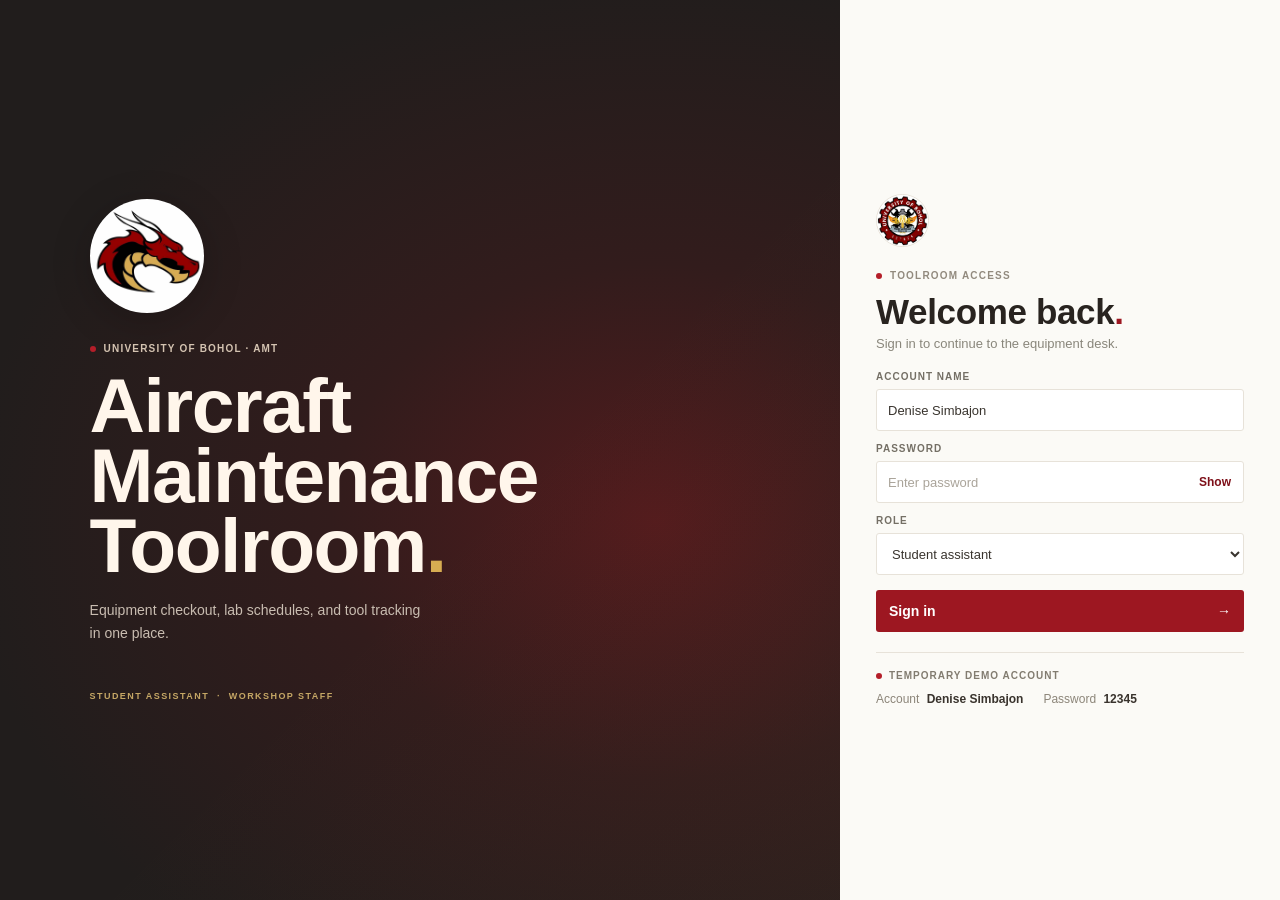
==== commit 65a650a8: "final" ====
--- a/index.html
+++ b/index.html
@@ -27,13 +27,19 @@
         <div class="eyebrow"><i></i> TOOLROOM ACCESS</div>
         <h2>Welcome back<span>.</span></h2>
         <p class="login-copy">Sign in to continue to the equipment desk.</p>
-        <label>ACCOUNT NAME<input name="name" required autocomplete="username" value="Luke Aton" /></label>
-        <label>PASSWORD<input name="password" type="password" required autocomplete="current-password" placeholder="Enter password" /></label>
-        <label>ROLE<select name="role"><option>Student assistant</option><option>Workshop staff</option><option>Lab instructor</option></select></label>
+        <label>ACCOUNT NAME<input name="name" required autocomplete="username" value="Denise Simbajon" /></label>
+        <label class="password-label">PASSWORD
+          <span class="password-control">
+            <input id="password-input" name="password" type="password" required autocomplete="current-password" placeholder="Enter password" />
+            <button class="password-toggle" id="toggle-password" type="button" aria-label="Show password" aria-pressed="false">Show</button>
+          </span>
+        </label>
+        <label>ROLE<select name="role" id="account-role"><option>Student assistant</option><option>Workshop staff</option><option>Lab instructor</option><option>Student</option></select></label>
         <div class="login-error" id="login-error" role="alert" aria-live="polite"></div>
         <button type="submit">Sign in <span>→</span></button>
-        <div class="demo-caption"><i></i> TEMPORARY DEMO ACCOUNT</div>
-        <div class="demo-credentials"><span>Account <b>Luke Aton</b></span><span>Password <b>12345</b></span></div>
+        <p class="student-login-hint" id="student-login-hint" hidden>Student account: <b>Reil Telmo</b> · Password <b>12345</b>. The student portal opens in a new tab.</p>
+        <div class="demo-caption" id="demo-caption"><i></i> TEMPORARY DEMO ACCOUNT</div>
+        <div class="demo-credentials"><span>Account <b>Denise Simbajon</b></span><span>Password <b>12345</b></span></div>
       </form>
     </section>
   </main>
--- a/css/login.css
+++ b/css/login.css
@@ -0,0 +1,3 @@
+:root{--red:#9d1721;--dark:#211d1c;--gold:#d7ad52;--ink:#28231f;--paper:#fbfaf6;--line:#e7e2d9;--sans:"Barlow",Arial,sans-serif;--display:"Barlow Condensed","Arial Narrow",sans-serif}*{box-sizing:border-box}body{margin:0;min-height:100vh;background:var(--dark);font-family:var(--sans);color:var(--ink);-webkit-font-smoothing:antialiased}.login-layout{min-height:100vh;display:grid;grid-template-columns:minmax(0,1fr) minmax(360px,440px)}.login-welcome{position:relative;min-height:100%;padding:clamp(34px,7vw,100px);display:flex;flex-direction:column;align-items:flex-start;justify-content:center;overflow:hidden;background:radial-gradient(ellipse at 78% 58%,#531b1d 0,#321c1c 35%,#211d1c 74%)}.login-welcome::after{position:absolute;inset:0;content:"";background:linear-gradient(135deg,transparent 55%,#d7ad5208);pointer-events:none}.dragon-mark{width:114px;height:114px;object-fit:contain;border:1px solid #ffffff24;border-radius:50%;background:#fff;margin-bottom:30px;box-shadow:0 8px 40px #0003}.eyebrow{display:flex;align-items:center;gap:8px;color:#d4c3b1;font:700 9px var(--display);letter-spacing:.12em}.eyebrow i,.demo-caption i{width:6px;height:6px;border-radius:50%;background:#b41e29;flex:none}.login-welcome h1{margin:17px 0 12px;color:#fff6eb;font:700 clamp(48px,6vw,77px)/.91 var(--display);letter-spacing:-.02em}.login-welcome h1 span{color:var(--gold)}.login-welcome>p{max-width:340px;margin:6px 0 0;color:#c9bdb1;font-size:14px;line-height:1.65}.welcome-foot{margin-top:46px;color:#c5a765;font:700 9px var(--display);letter-spacing:.16em}.login-side{display:grid;place-items:center;padding:36px;background:var(--paper)}.login-card{width:min(100%,370px);display:flex;flex-direction:column}.amt-seal{width:53px;height:53px;object-fit:contain;border:1px solid #e8e2d8;border-radius:50%;background:white;margin-bottom:23px}.login-card .eyebrow{color:#928a7e}.login-card h2{margin:11px 0 4px;font:700 35px var(--display);letter-spacing:-.01em;color:var(--ink)}.login-card h2 span{color:var(--red)}.login-copy{margin:0 0 20px;color:#89867b;font-size:12px}.login-card label{display:block;margin-bottom:12px;color:#746f65;font:700 9px var(--display);letter-spacing:.1em}.login-card input,.login-card select{display:block;width:100%;height:42px;margin-top:7px;padding:0 11px;border:1px solid var(--line);border-radius:3px;background:white;outline:none;color:#39342e;font:13px var(--sans);letter-spacing:normal}.login-card input:focus,.login-card select:focus{border-color:var(--red);box-shadow:0 0 0 3px #a9182314}.login-card input::placeholder{color:#aaa49a}.login-card button{height:42px;margin-top:3px;padding:0 13px;display:flex;align-items:center;justify-content:space-between;border:0;border-radius:3px;background:var(--red);color:white;font:700 13px var(--sans);cursor:pointer}.login-card button:hover{background:#7e1019}.login-error{margin:0;color:#a33a2d;font-size:11px}.login-error:not(:empty){margin:0 0 11px;padding:8px 10px;border:1px solid #f0d7d0;border-radius:3px;background:#fff4f0}.demo-caption{display:flex;align-items:center;gap:7px;margin-top:20px;padding-top:17px;border-top:1px solid var(--line);color:#827c70;font:700 9px var(--display);letter-spacing:.1em}.demo-credentials{display:flex;gap:20px;margin-top:11px;color:#8c8579;font-size:11px}.demo-credentials b{margin-left:4px;color:#39332d;font-weight:650}@media(max-width:760px){.login-layout{grid-template-columns:1fr;grid-template-rows:auto 1fr}.login-welcome{min-height:260px;padding:30px 28px 25px;justify-content:flex-end}.dragon-mark{position:absolute;top:23px;right:24px;width:74px;height:74px;margin:0}.login-welcome h1{margin:10px 0 7px;font-size:42px}.login-welcome>p{max-width:290px;margin:0;font-size:11px}.welcome-foot{margin-top:15px;font-size:8px}.login-side{padding:27px 23px 32px}.login-card{max-width:400px}.amt-seal{display:none}.login-card h2{font-size:30px}.login-copy{margin-bottom:16px}.login-card label{margin-bottom:9px}.demo-caption{margin-top:15px}.demo-credentials{margin-top:8px}}
+.student-login-hint{margin:12px 0 0;padding:10px 12px;border:1px solid #e8dfcf;border-radius:3px;background:#f7f2e8;color:#6d6253;font-size:12px;line-height:1.5}.student-login-hint[hidden],.demo-caption[hidden]{display:none}
+.password-control{position:relative;display:block;margin-top:7px}.login-card .password-control input{margin-top:0;padding-right:62px}.login-card .password-toggle{position:absolute;top:50%;right:5px;width:auto;height:auto;min-height:30px;margin:0;padding:4px 8px;transform:translateY(-50%);border:0;background:transparent;color:#7e1019;font:700 12px var(--sans);cursor:pointer}.login-card .password-toggle:hover{background:#f7f2e8;color:#7e1019}.login-card .password-toggle:focus-visible{outline:2px solid var(--red);outline-offset:1px}
--- a/css/readability.css
+++ b/css/readability.css
@@ -0,0 +1,92 @@
+/* Larger supporting text for day-to-day toolroom use. */
+body{font-size:15px}
+.nav-link{font-size:13px}
+.nav-label{font-size:10px}
+.brand-tag{font-size:9px}
+.breadcrumb{font-size:12px}
+.today-label{font-size:10px}
+.eyebrow{font-size:10px}
+.page-subtitle{font-size:13px}
+.metric-top{font-size:10px}
+.metric-foot{font-size:11px}
+.panel-heading h2,.widget-heading h2{font-size:15px}
+.panel-heading p{font-size:11px}
+.search-box input{font-size:11px}
+.category-tab{font-size:11px}
+.category-tab>span{font-size:9px}
+.item-name{font-size:12px}
+.item-tag{font-size:9px}
+.item-sub{font-size:10.5px}
+.availability{font-size:10px}
+.add-button{width:24px;height:24px}
+.widget-kicker{font-size:9px}
+.schedule-date{font-size:10px}
+.mini-time{font-size:9px}
+.mini-class{font-size:10px}
+.mini-class small{font-size:9px}
+.mini-now{font-size:7px}
+.schedule-legend{font-size:9px}
+.overdue-person{gap:9px}
+.person-copy b{font-size:10px}
+.person-copy small{font-size:9px}
+.overdue-time{font-size:9px}
+.text-button{font-size:10px}
+.full-button{font-size:10px}
+.rail-note{font-size:10px}
+.page-footer{font-size:9px}
+.week-controls>span{font-size:10px}
+.day-name{font-size:9px}
+.day-number{font-size:15px}
+.schedule-table-head,.loan-table-head,.overdue-table-head{font-size:9px}
+.session-time{font-size:10px}
+.session-time small{font-size:9px}
+.session-info b,.loan-student b,.overdue-student b{font-size:11px}
+.session-info small,.loan-student small,.overdue-student small{font-size:9.5px}
+.session-group,.session-instructor{font-size:10px}
+.status-badge{font-size:9px}
+.schedule-footnote{font-size:10px}
+.loan-items{font-size:10px}
+.loan-time{font-size:9px}
+.row-action,.remind-button{font-size:9px}
+.results-label{font-size:9px}
+.alert-banner{font-size:11px}
+.overdue-item{font-size:10px}
+.overdue-item small,.overdue-contact,.overdue-duration{font-size:9px}
+.modal-description{font-size:12px}
+.field-label{font-size:9px}
+.field-hint{font-size:9px}
+.selected-head{font-size:9px}
+.selected-chip{font-size:10px}
+.empty-selection,.empty-state{font-size:11px}
+.button{font-size:12px}
+.demo-note{font-size:9px}
+.login-card .field-label{font-size:10px}
+.login-card label{font-size:10px}
+.login-welcome .eyebrow,.login-card .eyebrow{font-size:10px}
+.login-card .field-label>input,.login-card .field-label>select{font-size:14px}
+.login-copy{font-size:13px}
+.demo-caption{font-size:10px}
+.demo-credentials{font-size:12px}
+.login-card button{font-size:14px}
+.checkout-modal{width:min(680px,calc(100vw - 28px));padding:26px 28px}
+.checkout-modal .modal-step,.checkout-modal .eyebrow{font-size:11px}
+.checkout-modal h2{font-size:32px}
+.checkout-modal .modal-description{font-size:13px}
+.checkout-modal .selected-head{font-size:10px}
+.checkout-modal .selected-head span:last-child{font-size:11px}
+.checkout-modal .selected-chip{font-size:12px;padding:7px 8px}
+.checkout-modal .field-label{font-size:11px;line-height:1.35}
+.checkout-modal .field-label>input,.checkout-modal .field-label>select{height:40px;font-size:14px;padding:0 11px}
+.checkout-modal .rfid-field{height:42px}
+.checkout-modal .rfid-field input{font-size:13px}
+.checkout-modal .scan-button{height:32px;min-height:32px;font-size:12px;padding:0 10px}
+.checkout-modal .field-hint{font-size:10px}
+.checkout-modal .checkout-actions .button{min-height:39px;font-size:13px;padding:0 14px}
+.checkout-modal .modal-close{width:31px;height:31px;font-size:20px}
+@media(max-width:560px){
+  .page-subtitle{font-size:12px}
+  .panel-heading p{font-size:10px}
+  .item-name{font-size:11.5px}
+  .item-sub{font-size:10px}
+  .loan-table-head,.loan-row,.overdue-table-head,.overdue-row{font-size:9px}
+}
